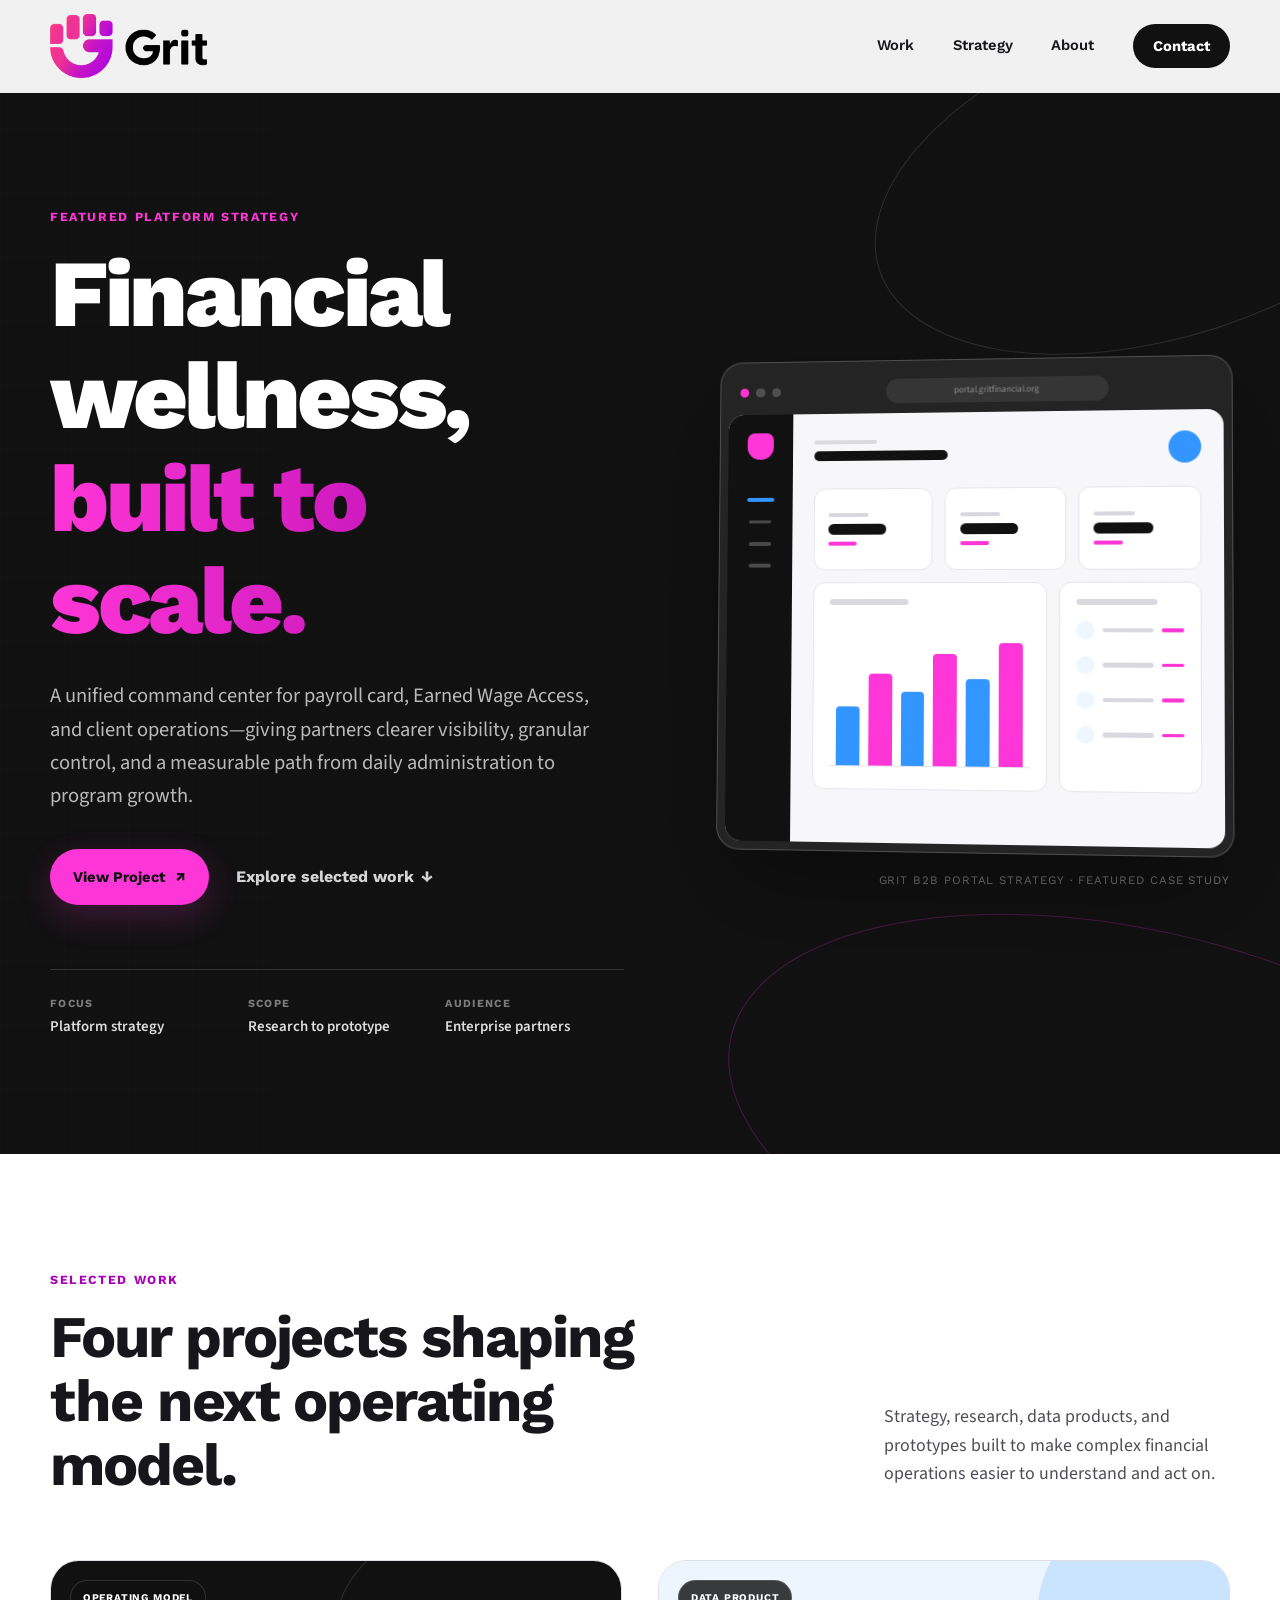
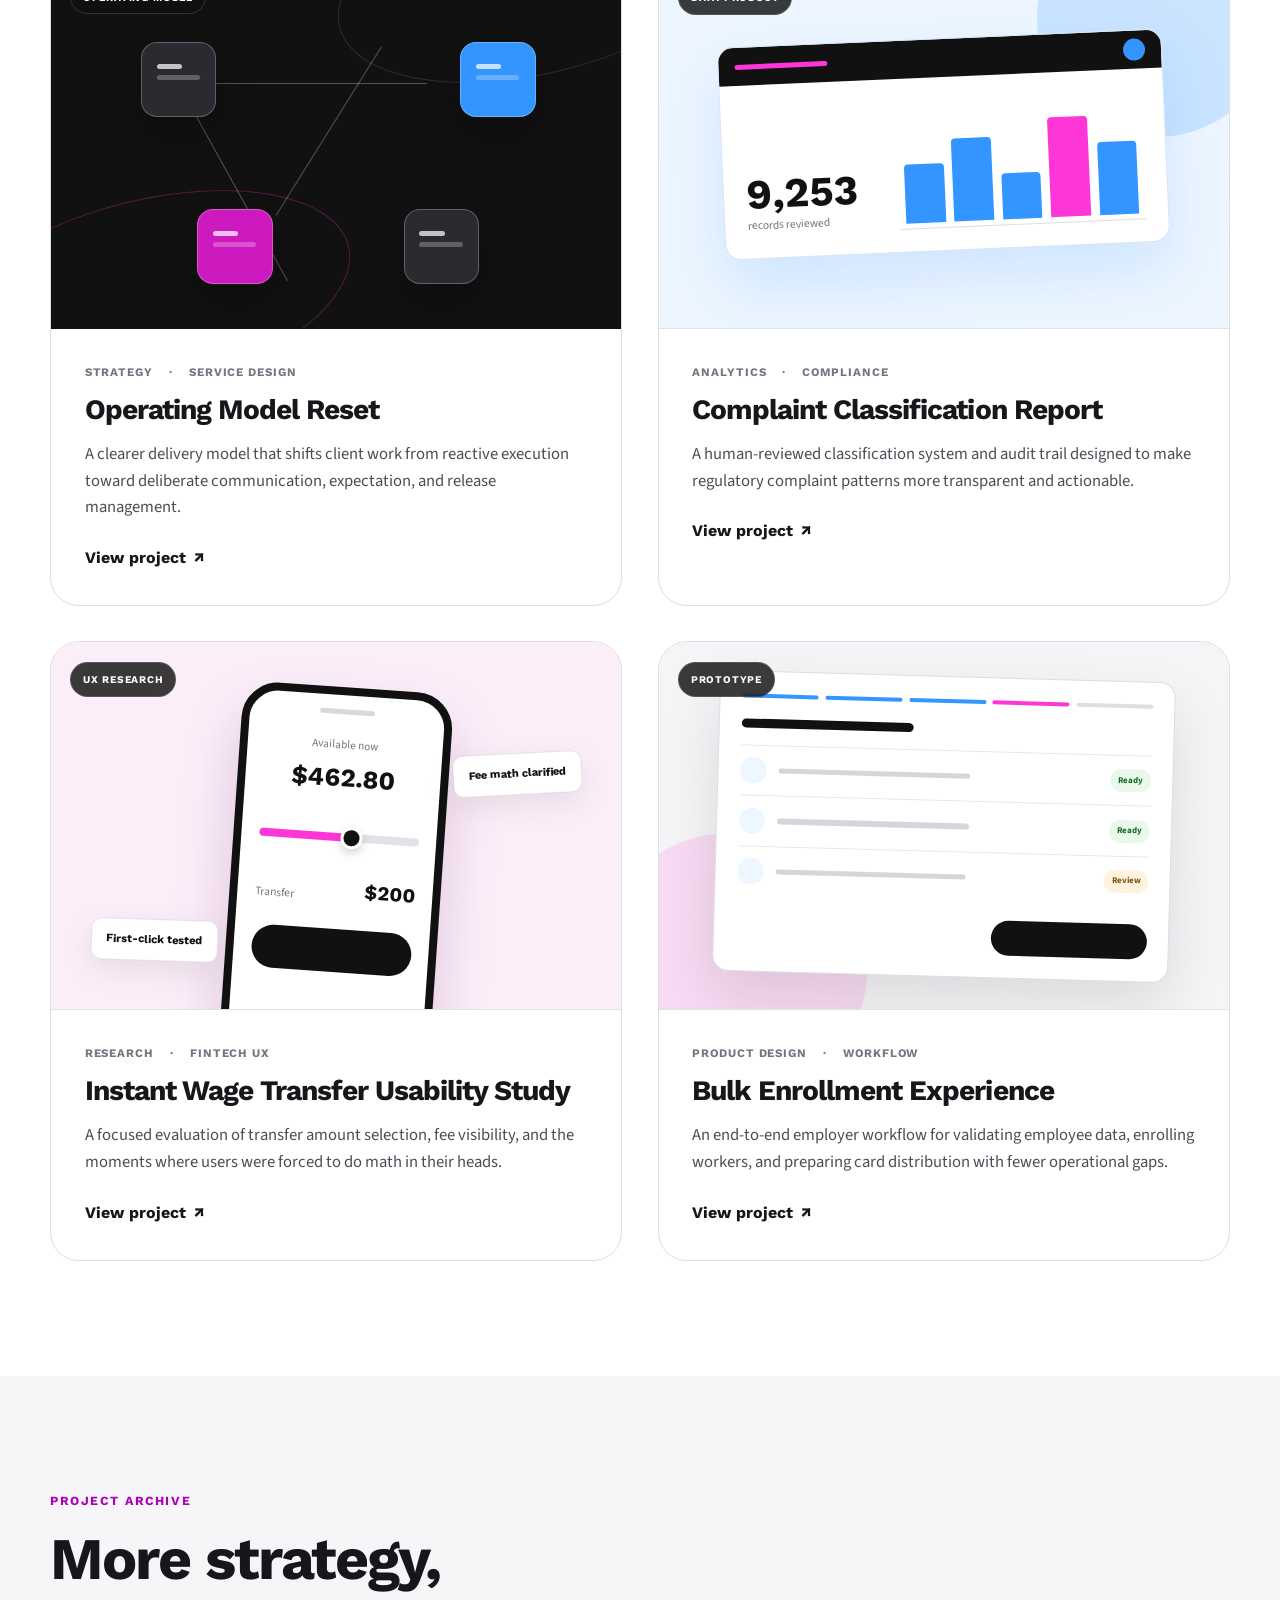
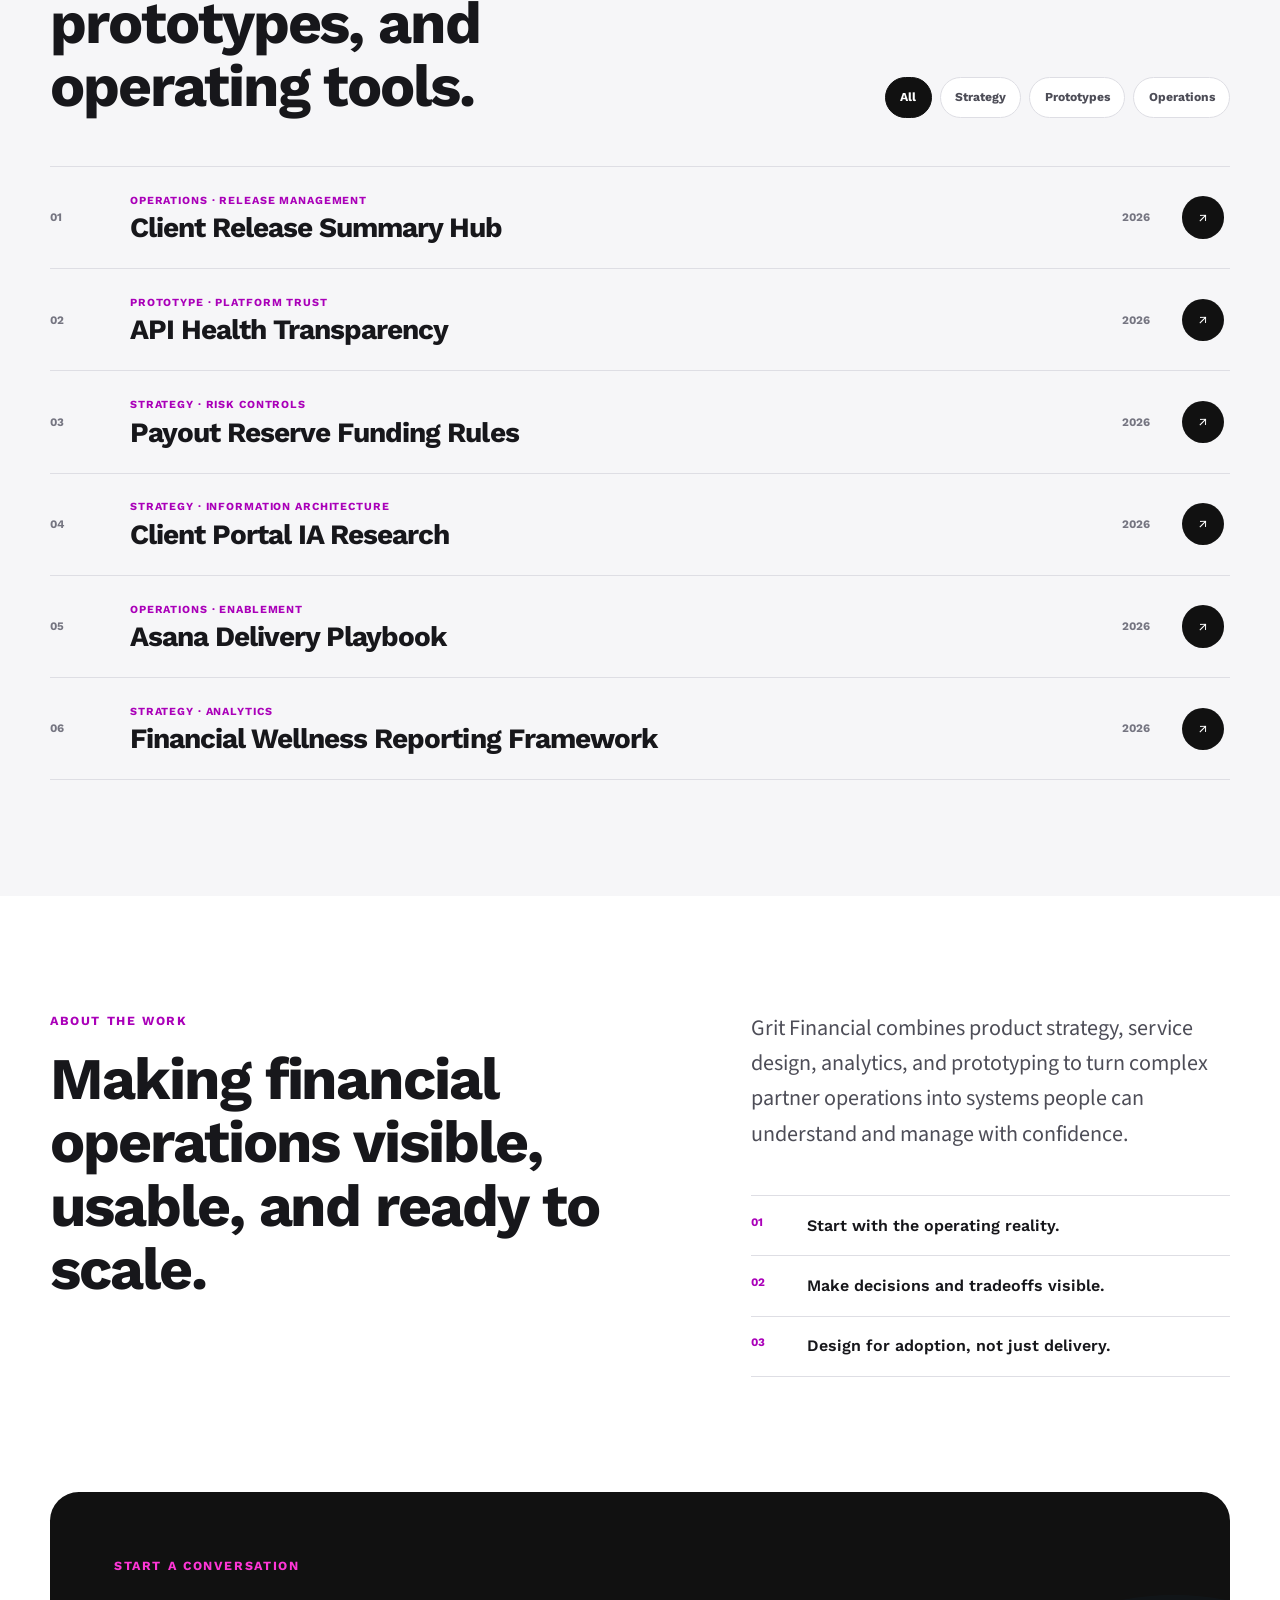
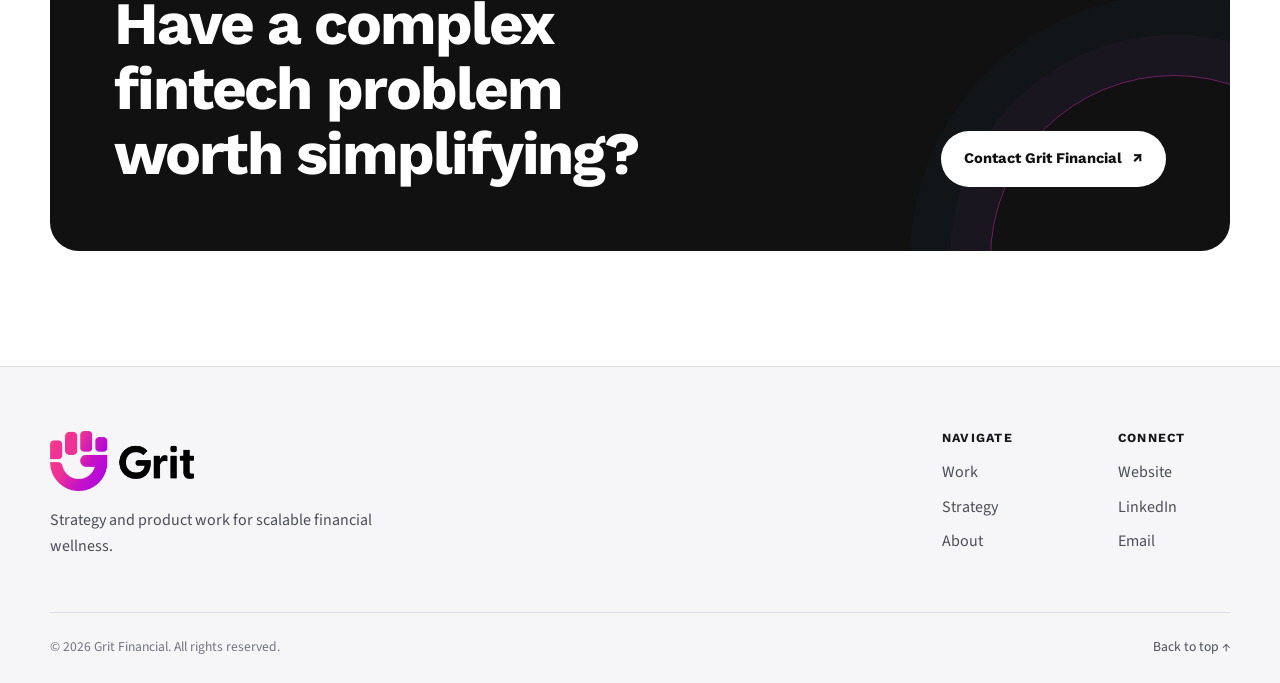
==== index.html @ 8e781636 "Adding index.html" ====
<!DOCTYPE html>
<html lang="en">
<head>
  <meta charset="UTF-8">
  <meta name="viewport" content="width=device-width, initial-scale=1.0">

  <!-- Basic SEO: replace the description when the portfolio content is finalized. -->
  <meta
    name="description"
    content="Selected product strategy, research, data, and prototype work from Grit Financial."
  >
  <meta name="theme-color" content="#111111">

  <title>Grit Financial | Strategy & Product Portfolio</title>

  <!-- Grit brand favicon supplied with this template. -->
  <link rel="icon" type="image/png" href="assets/Grit_FavIcon.png">

  <!-- Grit brand typography: Work Sans for display, Source Sans 3 for body copy. -->
  <link rel="preconnect" href="https://fonts.googleapis.com">
  <link rel="preconnect" href="https://fonts.gstatic.com" crossorigin>
  <link
    href="https://fonts.googleapis.com/css2?family=Source+Sans+3:wght@400;500;600;700&family=Work+Sans:wght@500;600;700;800&display=swap"
    rel="stylesheet"
  >

  <link rel="stylesheet" href="style.css">
</head>
<body>
  <a class="skip-link" href="#main-content">Skip to main content</a>

  <!-- ================================================================
       SITE HEADER
       Replace section anchors with page URLs if the portfolio expands
       into separate pages later.
       ================================================================ -->
  <header class="site-header" data-header>
    <div class="container header-inner">
      <a class="brand" href="#top" aria-label="Grit Financial home">
        <img
          class="brand-logo"
          src="assets/Grit_Logo_RGB.png"
          alt="Grit Financial"
          width="174"
          height="72"
        >
      </a>

      <button
        class="nav-toggle"
        type="button"
        aria-expanded="false"
        aria-controls="primary-navigation"
        aria-label="Open navigation"
        data-nav-toggle
      >
        <span aria-hidden="true"></span>
        <span aria-hidden="true"></span>
        <span aria-hidden="true"></span>
      </button>

      <nav class="primary-nav" id="primary-navigation" aria-label="Primary navigation" data-nav>
        <a href="#featured-projects">Work</a>
        <a href="#strategy">Strategy</a>
        <a href="#about">About</a>
        <a class="button button--small button--dark" href="#contact">Contact</a>
      </nav>
    </div>
  </header>

  <main id="main-content">
    <!-- ================================================================
         HERO PROJECT
         To make the button live, replace href="#" and remove the
         data-placeholder-link attribute.
         ================================================================ -->
    <section class="hero" id="top" aria-labelledby="hero-title">
      <div class="hero-decoration hero-decoration--one" aria-hidden="true"></div>
      <div class="hero-decoration hero-decoration--two" aria-hidden="true"></div>

      <div class="container hero-grid">
        <div class="hero-copy">
          <p class="eyebrow eyebrow--light">Featured platform strategy</p>
          <h1 id="hero-title">
            Financial wellness,<br>
            <span class="gradient-text">built to scale.</span>
          </h1>
          <p class="hero-summary">
            A unified command center for payroll card, Earned Wage Access, and client
            operations—giving partners clearer visibility, granular control, and a
            measurable path from daily administration to program growth.
          </p>

          <div class="hero-actions">
            <a
              class="button button--accent"
              href="#"
              data-placeholder-link
              data-project-title="Grit B2B Portal Strategy"
            >
              View Project
              <span aria-hidden="true">↗</span>
            </a>
            <a class="text-link text-link--light" href="#featured-projects">
              Explore selected work
              <span aria-hidden="true">↓</span>
            </a>
          </div>

          <dl class="hero-meta" aria-label="Project details">
            <div>
              <dt>Focus</dt>
              <dd>Platform strategy</dd>
            </div>
            <div>
              <dt>Scope</dt>
              <dd>Research to prototype</dd>
            </div>
            <div>
              <dt>Audience</dt>
              <dd>Enterprise partners</dd>
            </div>
          </dl>
        </div>

        <!-- CSS-rendered mockup placeholder. Replace this entire figure with
             a real project image or video while keeping the figure caption. -->
        <figure class="hero-visual" aria-label="Placeholder dashboard interface for the featured project">
          <div class="browser-frame">
            <div class="browser-bar" aria-hidden="true">
              <span></span><span></span><span></span>
              <div class="browser-address">portal.gritfinancial.org</div>
            </div>

            <div class="dashboard-shell" aria-hidden="true">
              <aside class="mock-sidebar">
                <div class="mock-mark"></div>
                <div class="mock-nav-line mock-nav-line--active"></div>
                <div class="mock-nav-line"></div>
                <div class="mock-nav-line"></div>
                <div class="mock-nav-line"></div>
              </aside>

              <div class="mock-main">
                <div class="mock-topline">
                  <div>
                    <span class="mock-kicker"></span>
                    <span class="mock-title"></span>
                  </div>
                  <span class="mock-avatar"></span>
                </div>

                <div class="mock-metrics">
                  <div class="mock-metric">
                    <span></span><strong></strong><em></em>
                  </div>
                  <div class="mock-metric">
                    <span></span><strong></strong><em></em>
                  </div>
                  <div class="mock-metric">
                    <span></span><strong></strong><em></em>
                  </div>
                </div>

                <div class="mock-panels">
                  <div class="mock-chart-card">
                    <div class="mock-card-heading"></div>
                    <div class="mock-chart">
                      <span style="--bar-height: 46%"></span>
                      <span style="--bar-height: 72%"></span>
                      <span style="--bar-height: 58%"></span>
                      <span style="--bar-height: 88%"></span>
                      <span style="--bar-height: 68%"></span>
                      <span style="--bar-height: 96%"></span>
                    </div>
                  </div>

                  <div class="mock-activity-card">
                    <div class="mock-card-heading"></div>
                    <div class="mock-activity-row"><i></i><span></span><b></b></div>
                    <div class="mock-activity-row"><i></i><span></span><b></b></div>
                    <div class="mock-activity-row"><i></i><span></span><b></b></div>
                    <div class="mock-activity-row"><i></i><span></span><b></b></div>
                  </div>
                </div>
              </div>
            </div>
          </div>
          <figcaption>Grit B2B Portal Strategy · Featured case study</figcaption>
        </figure>
      </div>
    </section>

    <!-- ================================================================
         FEATURED PROJECTS — EXACTLY FOUR CARDS
         Each media block is a CSS placeholder. Swap it for an <img> or
         <video> element when real case-study imagery is available.
         ================================================================ -->
    <section class="section" id="featured-projects" aria-labelledby="featured-title">
      <div class="container">
        <div class="section-heading">
          <div>
            <p class="eyebrow">Selected work</p>
            <h2 id="featured-title">Four projects shaping the next operating model.</h2>
          </div>
          <p>
            Strategy, research, data products, and prototypes built to make complex
            financial operations easier to understand and act on.
          </p>
        </div>

        <div class="project-grid">
          <!-- Project card 1 of 4 -->
          <article class="project-card">
            <div class="project-card__media project-card__media--operating" aria-hidden="true">
              <div class="media-label">Operating model</div>
              <div class="operating-map">
                <span class="operating-node operating-node--one"></span>
                <span class="operating-node operating-node--two"></span>
                <span class="operating-node operating-node--three"></span>
                <span class="operating-node operating-node--four"></span>
                <i class="operating-line operating-line--one"></i>
                <i class="operating-line operating-line--two"></i>
                <i class="operating-line operating-line--three"></i>
              </div>
            </div>
            <div class="project-card__body">
              <div class="project-card__meta">
                <span>Strategy</span>
                <span>Service design</span>
              </div>
              <h3>Operating Model Reset</h3>
              <p>
                A clearer delivery model that shifts client work from reactive execution
                toward deliberate communication, expectation, and release management.
              </p>
              <a
                class="card-link"
                href="#"
                data-placeholder-link
                data-project-title="Operating Model Reset"
                aria-label="View Operating Model Reset project"
              >
                View project <span aria-hidden="true">↗</span>
              </a>
            </div>
          </article>

          <!-- Project card 2 of 4 -->
          <article class="project-card">
            <div class="project-card__media project-card__media--classification" aria-hidden="true">
              <div class="media-label">Data product</div>
              <div class="report-window">
                <div class="report-window__top"><span></span><span></span></div>
                <div class="report-window__content">
                  <div class="report-stat"><strong>9,253</strong><span>records reviewed</span></div>
                  <div class="report-chart">
                    <i style="--column: 48%"></i>
                    <i style="--column: 68%"></i>
                    <i style="--column: 38%"></i>
                    <i style="--column: 82%"></i>
                    <i style="--column: 60%"></i>
                  </div>
                </div>
              </div>
            </div>
            <div class="project-card__body">
              <div class="project-card__meta">
                <span>Analytics</span>
                <span>Compliance</span>
              </div>
              <h3>Complaint Classification Report</h3>
              <p>
                A human-reviewed classification system and audit trail designed to make
                regulatory complaint patterns more transparent and actionable.
              </p>
              <a
                class="card-link"
                href="#"
                data-placeholder-link
                data-project-title="Complaint Classification Report"
                aria-label="View Complaint Classification Report project"
              >
                View project <span aria-hidden="true">↗</span>
              </a>
            </div>
          </article>

          <!-- Project card 3 of 4 -->
          <article class="project-card">
            <div class="project-card__media project-card__media--research" aria-hidden="true">
              <div class="media-label">UX research</div>
              <div class="phone-mockup">
                <div class="phone-speaker"></div>
                <div class="phone-balance"><span>Available now</span><strong>$462.80</strong></div>
                <div class="phone-slider"><i></i></div>
                <div class="phone-value">Transfer <strong>$200</strong></div>
                <div class="phone-button"></div>
              </div>
              <div class="research-note research-note--one">Fee math clarified</div>
              <div class="research-note research-note--two">First-click tested</div>
            </div>
            <div class="project-card__body">
              <div class="project-card__meta">
                <span>Research</span>
                <span>Fintech UX</span>
              </div>
              <h3>Instant Wage Transfer Usability Study</h3>
              <p>
                A focused evaluation of transfer amount selection, fee visibility, and
                the moments where users were forced to do math in their heads.
              </p>
              <a
                class="card-link"
                href="#"
                data-placeholder-link
                data-project-title="Instant Wage Transfer Usability Study"
                aria-label="View Instant Wage Transfer Usability Study project"
              >
                View project <span aria-hidden="true">↗</span>
              </a>
            </div>
          </article>

          <!-- Project card 4 of 4 -->
          <article class="project-card">
            <div class="project-card__media project-card__media--enrollment" aria-hidden="true">
              <div class="media-label">Prototype</div>
              <div class="enrollment-panel">
                <div class="enrollment-progress">
                  <span class="is-complete"></span>
                  <span class="is-complete"></span>
                  <span class="is-complete"></span>
                  <span class="is-current"></span>
                  <span></span>
                </div>
                <div class="enrollment-title"></div>
                <div class="employee-row"><i></i><span></span><b>Ready</b></div>
                <div class="employee-row"><i></i><span></span><b>Ready</b></div>
                <div class="employee-row"><i></i><span></span><b>Review</b></div>
                <div class="enrollment-action"></div>
              </div>
            </div>
            <div class="project-card__body">
              <div class="project-card__meta">
                <span>Product design</span>
                <span>Workflow</span>
              </div>
              <h3>Bulk Enrollment Experience</h3>
              <p>
                An end-to-end employer workflow for validating employee data, enrolling
                workers, and preparing card distribution with fewer operational gaps.
              </p>
              <a
                class="card-link"
                href="#"
                data-placeholder-link
                data-project-title="Bulk Enrollment Experience"
                aria-label="View Bulk Enrollment Experience project"
              >
                View project <span aria-hidden="true">↗</span>
              </a>
            </div>
          </article>
        </div>
      </div>
    </section>

    <!-- ================================================================
         ARCHIVE
         Filter buttons are powered by the inline JavaScript at the bottom
         of this file. Add an item by copying one <article> and assigning a
         data-category value that matches a filter.
         ================================================================ -->
    <section class="section section--soft" id="strategy" aria-labelledby="archive-title">
      <div class="container">
        <div class="archive-heading">
          <div>
            <p class="eyebrow">Project archive</p>
            <h2 id="archive-title">More strategy, prototypes, and operating tools.</h2>
          </div>

          <div class="filter-group" role="group" aria-label="Filter archive projects">
            <button class="filter-button is-active" type="button" data-filter="all" aria-pressed="true">All</button>
            <button class="filter-button" type="button" data-filter="strategy" aria-pressed="false">Strategy</button>
            <button class="filter-button" type="button" data-filter="prototype" aria-pressed="false">Prototypes</button>
            <button class="filter-button" type="button" data-filter="operations" aria-pressed="false">Operations</button>
          </div>
        </div>

        <div class="archive-list" data-archive-list>
          <article class="archive-item" data-category="operations">
            <div class="archive-index">01</div>
            <div class="archive-copy">
              <p>Operations · Release management</p>
              <h3>Client Release Summary Hub</h3>
            </div>
            <span class="archive-year">2026</span>
            <a
              href="#"
              data-placeholder-link
              data-project-title="Client Release Summary Hub"
              aria-label="View Client Release Summary Hub project"
            ><span aria-hidden="true">↗</span></a>
          </article>

          <article class="archive-item" data-category="prototype operations">
            <div class="archive-index">02</div>
            <div class="archive-copy">
              <p>Prototype · Platform trust</p>
              <h3>API Health Transparency</h3>
            </div>
            <span class="archive-year">2026</span>
            <a
              href="#"
              data-placeholder-link
              data-project-title="API Health Transparency"
              aria-label="View API Health Transparency project"
            ><span aria-hidden="true">↗</span></a>
          </article>

          <article class="archive-item" data-category="strategy operations">
            <div class="archive-index">03</div>
            <div class="archive-copy">
              <p>Strategy · Risk controls</p>
              <h3>Payout Reserve Funding Rules</h3>
            </div>
            <span class="archive-year">2026</span>
            <a
              href="#"
              data-placeholder-link
              data-project-title="Payout Reserve Funding Rules"
              aria-label="View Payout Reserve Funding Rules project"
            ><span aria-hidden="true">↗</span></a>
          </article>

          <article class="archive-item" data-category="strategy">
            <div class="archive-index">04</div>
            <div class="archive-copy">
              <p>Strategy · Information architecture</p>
              <h3>Client Portal IA Research</h3>
            </div>
            <span class="archive-year">2026</span>
            <a
              href="#"
              data-placeholder-link
              data-project-title="Client Portal IA Research"
              aria-label="View Client Portal IA Research project"
            ><span aria-hidden="true">↗</span></a>
          </article>

          <article class="archive-item" data-category="operations">
            <div class="archive-index">05</div>
            <div class="archive-copy">
              <p>Operations · Enablement</p>
              <h3>Asana Delivery Playbook</h3>
            </div>
            <span class="archive-year">2026</span>
            <a
              href="#"
              data-placeholder-link
              data-project-title="Asana Delivery Playbook"
              aria-label="View Asana Delivery Playbook project"
            ><span aria-hidden="true">↗</span></a>
          </article>

          <article class="archive-item" data-category="strategy prototype">
            <div class="archive-index">06</div>
            <div class="archive-copy">
              <p>Strategy · Analytics</p>
              <h3>Financial Wellness Reporting Framework</h3>
            </div>
            <span class="archive-year">2026</span>
            <a
              href="#"
              data-placeholder-link
              data-project-title="Financial Wellness Reporting Framework"
              aria-label="View Financial Wellness Reporting Framework project"
            ><span aria-hidden="true">↗</span></a>
          </article>
        </div>

        <p class="archive-empty" hidden data-empty-state>
          No projects match this filter yet.
        </p>
      </div>
    </section>

    <!-- ================================================================
         ABOUT / APPROACH
         This gives the "About" navigation item a useful destination while
         keeping the homepage focused on portfolio work.
         ================================================================ -->
    <section class="section about" id="about" aria-labelledby="about-title">
      <div class="container about-grid">
        <div>
          <p class="eyebrow">About the work</p>
          <h2 id="about-title">Making financial operations visible, usable, and ready to scale.</h2>
        </div>
        <div class="about-copy">
          <p>
            Grit Financial combines product strategy, service design, analytics, and
            prototyping to turn complex partner operations into systems people can
            understand and manage with confidence.
          </p>
          <div class="principles" aria-label="Portfolio principles">
            <div><span>01</span><p>Start with the operating reality.</p></div>
            <div><span>02</span><p>Make decisions and tradeoffs visible.</p></div>
            <div><span>03</span><p>Design for adoption, not just delivery.</p></div>
          </div>
        </div>
      </div>
    </section>

    <!-- ================================================================
         CONTACT CTA
         Replace the placeholder email address before publishing.
         ================================================================ -->
    <section class="contact-section" id="contact" aria-labelledby="contact-title">
      <div class="container contact-panel">
        <div>
          <p class="eyebrow eyebrow--light">Start a conversation</p>
          <h2 id="contact-title">Have a complex fintech problem worth simplifying?</h2>
        </div>
        <a class="button button--light" href="mailto:hello@gritfinancial.org">
          Contact Grit Financial
          <span aria-hidden="true">↗</span>
        </a>
      </div>
    </section>
  </main>

  <!-- ================================================================
       FOOTER
       Social links marked as placeholders trigger an on-page message rather
       than sending users to a broken destination.
       ================================================================ -->
  <footer class="site-footer">
    <div class="container footer-grid">
      <div class="footer-brand">
        <img
          src="assets/Grit_Logo_RGB.png"
          alt="Grit Financial"
          width="156"
          height="65"
        >
        <p>Strategy and product work for scalable financial wellness.</p>
      </div>

      <div class="footer-nav">
        <div>
          <h2>Navigate</h2>
          <a href="#featured-projects">Work</a>
          <a href="#strategy">Strategy</a>
          <a href="#about">About</a>
        </div>
        <div>
          <h2>Connect</h2>
          <a href="https://gritfinancial.org" target="_blank" rel="noopener noreferrer">Website</a>
          <a href="#" data-placeholder-link data-project-title="LinkedIn profile">LinkedIn</a>
          <a href="mailto:hello@gritfinancial.org">Email</a>
        </div>
      </div>
    </div>

    <div class="container footer-bottom">
      <p>© <span data-current-year>2026</span> Grit Financial. All rights reserved.</p>
      <a href="#top">Back to top <span aria-hidden="true">↑</span></a>
    </div>
  </footer>

  <!-- Accessible status message used by placeholder project links. -->
  <div class="toast" role="status" aria-live="polite" aria-atomic="true" data-toast></div>

  <script>
    /* ==================================================================
       Minimal interaction layer
       - Responsive navigation
       - Archive filtering
       - Placeholder-link helper
       - Automatic copyright year
       ================================================================== */
    (() => {
      const body = document.body;
      const navToggle = document.querySelector('[data-nav-toggle]');
      const nav = document.querySelector('[data-nav]');
      const header = document.querySelector('[data-header]');
      const filterButtons = document.querySelectorAll('[data-filter]');
      const archiveItems = document.querySelectorAll('.archive-item');
      const emptyState = document.querySelector('[data-empty-state]');
      const toast = document.querySelector('[data-toast]');
      const currentYear = document.querySelector('[data-current-year]');
      let toastTimer;

      const closeNavigation = () => {
        if (!navToggle || !nav) return;
        navToggle.setAttribute('aria-expanded', 'false');
        navToggle.setAttribute('aria-label', 'Open navigation');
        nav.classList.remove('is-open');
        body.classList.remove('nav-is-open');
      };

      if (navToggle && nav) {
        navToggle.addEventListener('click', () => {
          const willOpen = navToggle.getAttribute('aria-expanded') !== 'true';
          navToggle.setAttribute('aria-expanded', String(willOpen));
          navToggle.setAttribute('aria-label', willOpen ? 'Close navigation' : 'Open navigation');
          nav.classList.toggle('is-open', willOpen);
          body.classList.toggle('nav-is-open', willOpen);
        });

        nav.querySelectorAll('a').forEach((link) => {
          link.addEventListener('click', closeNavigation);
        });

        document.addEventListener('keydown', (event) => {
          if (event.key === 'Escape') closeNavigation();
        });
      }

      /* Add a compact shadow after the page begins scrolling. */
      const updateHeader = () => {
        if (!header) return;
        header.classList.toggle('is-scrolled', window.scrollY > 12);
      };
      updateHeader();
      window.addEventListener('scroll', updateHeader, { passive: true });

      /* Filter the archive without reloading the page. */
      filterButtons.forEach((button) => {
        button.addEventListener('click', () => {
          const selectedFilter = button.dataset.filter;
          let visibleCount = 0;

          filterButtons.forEach((item) => {
            const isSelected = item === button;
            item.classList.toggle('is-active', isSelected);
            item.setAttribute('aria-pressed', String(isSelected));
          });

          archiveItems.forEach((item) => {
            const categories = item.dataset.category.split(' ');
            const isVisible = selectedFilter === 'all' || categories.includes(selectedFilter);
            item.hidden = !isVisible;
            if (isVisible) visibleCount += 1;
          });

          if (emptyState) emptyState.hidden = visibleCount !== 0;
        });
      });

      /* During template setup, project links show a helpful message instead
         of navigating to a missing page. Replace href="#" and remove the
         data-placeholder-link attribute when a real URL is ready. */
      document.querySelectorAll('[data-placeholder-link]').forEach((link) => {
        link.addEventListener('click', (event) => {
          event.preventDefault();
          const projectTitle = link.dataset.projectTitle || 'this item';
          if (!toast) return;

          toast.textContent = `Template link: add the live URL for ${projectTitle}.`;
          toast.classList.add('is-visible');
          window.clearTimeout(toastTimer);
          toastTimer = window.setTimeout(() => {
            toast.classList.remove('is-visible');
          }, 3200);
        });
      });

      if (currentYear) currentYear.textContent = new Date().getFullYear();
    })();
  </script>
</body>
</html>
---- style.css ----
/* ======================================================================
   GRIT FINANCIAL PORTFOLIO TEMPLATE
   Brand references:
   - Black:   #111111
   - Magenta: #FF36D7
   - Blue:    #3395FF
   - Display: Work Sans
   - Body:    Source Sans 3 (web equivalent of Source Sans Pro)
   ====================================================================== */

:root {
  --color-black: #111111;
  --color-white: #ffffff;
  --color-magenta: #ff36d7;
  --color-blue: #3395ff;
  --color-gradient-deep: #aa00b9;
  --color-gradient-mid: #cd1abe;
  --color-gradient-pink: #ee3296;

  --color-ink: #17171b;
  --color-text: #4d4d57;
  --color-muted: #757581;
  --color-line: #dedee4;
  --color-soft: #f6f6f8;
  --color-soft-blue: #eef6ff;

  --font-display: "Work Sans", Arial, sans-serif;
  --font-body: "Source Sans 3", "Source Sans Pro", Arial, sans-serif;

  --container: 1180px;
  --section-space: clamp(5rem, 9vw, 8.5rem);
  --radius-small: 0.7rem;
  --radius-medium: 1.2rem;
  --radius-large: 1.8rem;

  --shadow-small: 0 10px 30px rgba(17, 17, 17, 0.08);
  --shadow-medium: 0 28px 70px rgba(17, 17, 17, 0.14);
  --transition: 180ms ease;
}

/* Reset and base styles ------------------------------------------------ */
*,
*::before,
*::after {
  box-sizing: border-box;
}

html {
  scroll-behavior: smooth;
  scroll-padding-top: 7rem;
}

body {
  margin: 0;
  min-width: 320px;
  color: var(--color-text);
  background: var(--color-white);
  font-family: var(--font-body);
  font-size: 1rem;
  line-height: 1.6;
  text-rendering: optimizeLegibility;
  -webkit-font-smoothing: antialiased;
}

body.nav-is-open {
  overflow: hidden;
}

img,
picture,
svg,
video {
  display: block;
  max-width: 100%;
}

button,
input,
textarea,
select {
  font: inherit;
}

button,
a {
  -webkit-tap-highlight-color: transparent;
}

button {
  border: 0;
}

a {
  color: inherit;
}

p,
h1,
h2,
h3,
dl,
dd,
figure {
  margin: 0;
}

h1,
h2,
h3 {
  color: var(--color-ink);
  font-family: var(--font-display);
  line-height: 1.08;
  letter-spacing: -0.035em;
}

h1 {
  font-size: clamp(3.2rem, 7.4vw, 6.9rem);
  font-weight: 800;
}

h2 {
  max-width: 18ch;
  font-size: clamp(2.2rem, 4.6vw, 4.2rem);
  font-weight: 700;
}

h3 {
  font-size: clamp(1.45rem, 2.2vw, 2rem);
  font-weight: 700;
}

::selection {
  color: var(--color-black);
  background: var(--color-magenta);
}

:focus-visible {
  outline: 3px solid var(--color-blue);
  outline-offset: 4px;
}

[hidden] {
  display: none !important;
}

.container {
  width: min(calc(100% - 2rem), var(--container));
  margin-inline: auto;
}

.section {
  padding-block: var(--section-space);
}

.section--soft {
  background: var(--color-soft);
}

/* Accessibility ------------------------------------------------------- */
.skip-link {
  position: fixed;
  z-index: 1000;
  top: 0.75rem;
  left: 0.75rem;
  padding: 0.75rem 1rem;
  color: var(--color-white);
  background: var(--color-black);
  border-radius: 0.4rem;
  font-weight: 700;
  text-decoration: none;
  transform: translateY(-150%);
  transition: transform var(--transition);
}

.skip-link:focus {
  transform: translateY(0);
}

/* Header and navigation ---------------------------------------------- */
.site-header {
  position: fixed;
  z-index: 100;
  top: 0;
  left: 0;
  width: 100%;
  background: rgba(255, 255, 255, 0.94);
  border-bottom: 1px solid transparent;
  backdrop-filter: blur(16px);
  -webkit-backdrop-filter: blur(16px);
  transition:
    box-shadow var(--transition),
    border-color var(--transition);
}

.site-header.is-scrolled {
  border-color: rgba(17, 17, 17, 0.08);
  box-shadow: 0 8px 24px rgba(17, 17, 17, 0.06);
}

.header-inner {
  min-height: 5.75rem;
  display: flex;
  align-items: center;
  justify-content: space-between;
  gap: 2rem;
}

.brand {
  display: inline-flex;
  align-items: center;
  text-decoration: none;
}

.brand-logo {
  width: 9.8rem;
  height: auto;
}

.primary-nav {
  display: flex;
  align-items: center;
  gap: clamp(1.25rem, 3vw, 2.4rem);
}

.primary-nav > a:not(.button) {
  position: relative;
  color: var(--color-ink);
  font-family: var(--font-display);
  font-size: 0.92rem;
  font-weight: 600;
  text-decoration: none;
}

.primary-nav > a:not(.button)::after {
  content: "";
  position: absolute;
  right: 0;
  bottom: -0.45rem;
  left: 0;
  height: 2px;
  background: var(--color-magenta);
  transform: scaleX(0);
  transform-origin: right;
  transition: transform var(--transition);
}

.primary-nav > a:not(.button):hover::after,
.primary-nav > a:not(.button):focus-visible::after {
  transform: scaleX(1);
  transform-origin: left;
}

.nav-toggle {
  width: 2.9rem;
  height: 2.9rem;
  display: none;
  align-items: center;
  justify-content: center;
  flex-direction: column;
  gap: 0.3rem;
  padding: 0;
  color: var(--color-white);
  background: var(--color-black);
  border-radius: 50%;
  cursor: pointer;
}

.nav-toggle span {
  width: 1.12rem;
  height: 2px;
  background: currentColor;
  border-radius: 999px;
  transition:
    transform var(--transition),
    opacity var(--transition);
}

.nav-toggle[aria-expanded="true"] span:nth-child(1) {
  transform: translateY(0.4rem) rotate(45deg);
}

.nav-toggle[aria-expanded="true"] span:nth-child(2) {
  opacity: 0;
}

.nav-toggle[aria-expanded="true"] span:nth-child(3) {
  transform: translateY(-0.4rem) rotate(-45deg);
}

/* Buttons and links --------------------------------------------------- */
.button {
  min-height: 3.5rem;
  display: inline-flex;
  align-items: center;
  justify-content: center;
  gap: 0.65rem;
  padding: 0.85rem 1.35rem;
  border: 1px solid transparent;
  border-radius: 999px;
  font-family: var(--font-display);
  font-size: 0.92rem;
  font-weight: 700;
  line-height: 1;
  text-decoration: none;
  transition:
    color var(--transition),
    background-color var(--transition),
    border-color var(--transition),
    transform var(--transition),
    box-shadow var(--transition);
}

.button:hover {
  transform: translateY(-2px);
}

.button--small {
  min-height: 2.8rem;
  padding-inline: 1.2rem;
}

.button--dark {
  color: var(--color-white);
  background: var(--color-black);
}

.button--dark:hover {
  background: #2b2b31;
  box-shadow: 0 9px 24px rgba(17, 17, 17, 0.16);
}

.button--accent {
  color: var(--color-black);
  background: var(--color-magenta);
  box-shadow: 0 12px 34px rgba(255, 54, 215, 0.2);
}

.button--accent:hover {
  background: #ff68e2;
  box-shadow: 0 15px 38px rgba(255, 54, 215, 0.28);
}

.button--light {
  color: var(--color-black);
  background: var(--color-white);
}

.button--light:hover {
  background: var(--color-magenta);
}

.text-link,
.card-link {
  display: inline-flex;
  align-items: center;
  gap: 0.45rem;
  font-family: var(--font-display);
  font-weight: 700;
  text-decoration: none;
}

.text-link span,
.card-link span {
  transition: transform var(--transition);
}

.text-link:hover span,
.card-link:hover span {
  transform: translate(0.18rem, -0.18rem);
}

.text-link--light {
  color: rgba(255, 255, 255, 0.82);
}

/* Shared editorial elements ----------------------------------------- */
.eyebrow {
  margin-bottom: 1rem;
  color: var(--color-gradient-deep);
  font-family: var(--font-display);
  font-size: 0.78rem;
  font-weight: 700;
  letter-spacing: 0.13em;
  text-transform: uppercase;
}

.eyebrow--light {
  color: var(--color-magenta);
}

.gradient-text {
  display: inline-block;
  color: transparent;
  background: linear-gradient(
    90deg,
    var(--color-magenta) 0%,
    var(--color-gradient-mid) 55%,
    #bc00f0 100%
  );
  background-clip: text;
  -webkit-background-clip: text;
}

.section-heading {
  display: grid;
  grid-template-columns: minmax(0, 1.25fr) minmax(18rem, 0.55fr);
  align-items: end;
  gap: 3rem;
  margin-bottom: clamp(2.75rem, 5vw, 4.5rem);
}

.section-heading > p {
  max-width: 34rem;
  padding-bottom: 0.45rem;
  color: var(--color-text);
  font-size: 1.12rem;
}

/* Hero --------------------------------------------------------------- */
.hero {
  position: relative;
  overflow: hidden;
  padding-top: 5.75rem;
  color: var(--color-white);
  background: var(--color-black);
  isolation: isolate;
}

.hero::before {
  content: "";
  position: absolute;
  z-index: -2;
  inset: 0;
  opacity: 0.22;
  background-image:
    linear-gradient(rgba(255, 255, 255, 0.05) 1px, transparent 1px),
    linear-gradient(90deg, rgba(255, 255, 255, 0.05) 1px, transparent 1px);
  background-size: 4rem 4rem;
  mask-image: linear-gradient(to right, black 0%, transparent 80%);
  -webkit-mask-image: linear-gradient(to right, black 0%, transparent 80%);
}

.hero-grid {
  min-height: calc(100svh - 5.75rem);
  display: grid;
  grid-template-columns: minmax(0, 1fr) minmax(26rem, 0.9fr);
  align-items: center;
  gap: clamp(3.5rem, 7vw, 7.5rem);
  padding-block: clamp(4.5rem, 9vw, 8rem);
}

.hero-copy {
  position: relative;
  z-index: 2;
}

.hero h1 {
  color: var(--color-white);
}

.hero-summary {
  max-width: 41rem;
  margin-top: 1.7rem;
  color: rgba(255, 255, 255, 0.71);
  font-size: clamp(1.06rem, 1.6vw, 1.3rem);
  line-height: 1.62;
}

.hero-actions {
  display: flex;
  flex-wrap: wrap;
  align-items: center;
  gap: 1.3rem 1.7rem;
  margin-top: 2.3rem;
}

.hero-meta {
  display: grid;
  grid-template-columns: repeat(3, minmax(0, 1fr));
  gap: 1.2rem;
  margin-top: 4rem;
  padding-top: 1.55rem;
  border-top: 1px solid rgba(255, 255, 255, 0.15);
}

.hero-meta div {
  min-width: 0;
}

.hero-meta dt {
  margin-bottom: 0.2rem;
  color: rgba(255, 255, 255, 0.45);
  font-family: var(--font-display);
  font-size: 0.68rem;
  font-weight: 700;
  letter-spacing: 0.12em;
  text-transform: uppercase;
}

.hero-meta dd {
  color: rgba(255, 255, 255, 0.86);
  font-size: 0.93rem;
  font-weight: 600;
}

.hero-decoration {
  position: absolute;
  z-index: -1;
  border: 1px solid rgba(255, 255, 255, 0.12);
  border-radius: 50%;
  pointer-events: none;
}

.hero-decoration--one {
  width: 38rem;
  height: 20rem;
  top: 1rem;
  right: -12rem;
  transform: rotate(-18deg);
}

.hero-decoration--two {
  width: 52rem;
  height: 25rem;
  right: -17rem;
  bottom: -11rem;
  border-color: rgba(255, 54, 215, 0.24);
  transform: rotate(13deg);
}

/* Hero dashboard mockup --------------------------------------------- */
.hero-visual {
  position: relative;
  z-index: 2;
  width: min(100%, 36rem);
  justify-self: end;
}

.browser-frame {
  overflow: hidden;
  padding: 0.5rem;
  background: rgba(255, 255, 255, 0.08);
  border: 1px solid rgba(255, 255, 255, 0.2);
  border-radius: 1.45rem;
  box-shadow: 0 44px 100px rgba(0, 0, 0, 0.38);
  transform: perspective(1300px) rotateY(-5deg) rotateX(2deg);
}

.browser-bar {
  height: 2.8rem;
  display: flex;
  align-items: center;
  gap: 0.45rem;
  padding-inline: 0.75rem;
  color: rgba(255, 255, 255, 0.45);
}

.browser-bar > span {
  width: 0.58rem;
  height: 0.58rem;
  background: rgba(255, 255, 255, 0.2);
  border-radius: 50%;
}

.browser-bar > span:first-child {
  background: var(--color-magenta);
}

.browser-address {
  flex: 1;
  max-width: 14rem;
  margin-inline: auto;
  padding: 0.32rem 0.7rem;
  background: rgba(255, 255, 255, 0.08);
  border-radius: 999px;
  font-size: 0.58rem;
  text-align: center;
}

.dashboard-shell {
  min-height: 27rem;
  display: grid;
  grid-template-columns: 4.2rem 1fr;
  overflow: hidden;
  color: var(--color-black);
  background: #f7f7f9;
  border-radius: 1rem;
}

.mock-sidebar {
  display: flex;
  align-items: center;
  flex-direction: column;
  gap: 1.15rem;
  padding-block: 1.2rem;
  background: var(--color-black);
}

.mock-mark {
  width: 1.7rem;
  height: 1.7rem;
  margin-bottom: 1.3rem;
  background: var(--color-magenta);
  border-radius: 0.45rem 0.45rem 0.8rem 0.8rem;
}

.mock-nav-line {
  width: 1.4rem;
  height: 0.24rem;
  background: rgba(255, 255, 255, 0.24);
  border-radius: 999px;
}

.mock-nav-line--active {
  width: 1.75rem;
  background: var(--color-blue);
}

.mock-main {
  padding: 1.35rem;
}

.mock-topline {
  display: flex;
  align-items: center;
  justify-content: space-between;
}

.mock-topline > div {
  display: grid;
  gap: 0.42rem;
}

.mock-kicker,
.mock-title,
.mock-card-heading {
  display: block;
  background: #d9d9df;
  border-radius: 999px;
}

.mock-kicker {
  width: 4rem;
  height: 0.28rem;
}

.mock-title {
  width: 8.5rem;
  height: 0.6rem;
  background: var(--color-black);
}

.mock-avatar {
  width: 2rem;
  height: 2rem;
  background: var(--color-blue);
  border-radius: 50%;
}

.mock-metrics {
  display: grid;
  grid-template-columns: repeat(3, minmax(0, 1fr));
  gap: 0.75rem;
  margin-top: 1.4rem;
}

.mock-metric {
  min-height: 5.2rem;
  display: grid;
  align-content: center;
  gap: 0.45rem;
  padding: 0.9rem;
  background: var(--color-white);
  border: 1px solid #e6e6eb;
  border-radius: 0.75rem;
}

.mock-metric span {
  width: 45%;
  height: 0.25rem;
  background: #d7d7dd;
  border-radius: 999px;
}

.mock-metric strong {
  width: 65%;
  height: 0.65rem;
  background: var(--color-black);
  border-radius: 999px;
}

.mock-metric em {
  width: 32%;
  height: 0.22rem;
  background: var(--color-magenta);
  border-radius: 999px;
}

.mock-panels {
  display: grid;
  grid-template-columns: 1.35fr 0.8fr;
  gap: 0.75rem;
  margin-top: 0.75rem;
}

.mock-chart-card,
.mock-activity-card {
  min-height: 13rem;
  padding: 1rem;
  background: var(--color-white);
  border: 1px solid #e6e6eb;
  border-radius: 0.75rem;
}

.mock-card-heading {
  width: 5rem;
  height: 0.35rem;
}

.mock-chart {
  height: 8.8rem;
  display: flex;
  align-items: end;
  gap: 0.55rem;
  margin-top: 1.35rem;
  padding: 0.75rem 0.45rem 0;
  border-bottom: 1px solid #e4e4e9;
}

.mock-chart span {
  flex: 1;
  height: var(--bar-height);
  background: var(--color-blue);
  border-radius: 0.25rem 0.25rem 0 0;
}

.mock-chart span:nth-child(even) {
  background: var(--color-magenta);
}

.mock-activity-card {
  display: grid;
  align-content: start;
  gap: 1.05rem;
}

.mock-activity-row {
  display: grid;
  grid-template-columns: 1.1rem 1fr 1.4rem;
  align-items: center;
  gap: 0.5rem;
}

.mock-activity-row i {
  width: 1.1rem;
  height: 1.1rem;
  background: var(--color-soft-blue);
  border-radius: 50%;
}

.mock-activity-row span {
  height: 0.28rem;
  background: #d8d8de;
  border-radius: 999px;
}

.mock-activity-row b {
  height: 0.22rem;
  background: var(--color-magenta);
  border-radius: 999px;
}

.hero-visual figcaption {
  margin-top: 1.2rem;
  color: rgba(255, 255, 255, 0.45);
  font-family: var(--font-display);
  font-size: 0.72rem;
  letter-spacing: 0.08em;
  text-align: right;
  text-transform: uppercase;
}

/* Featured project grid --------------------------------------------- */
.project-grid {
  display: grid;
  grid-template-columns: repeat(2, minmax(0, 1fr));
  gap: clamp(1.4rem, 3vw, 2.2rem);
}

.project-card {
  overflow: hidden;
  background: var(--color-white);
  border: 1px solid var(--color-line);
  border-radius: var(--radius-large);
  transition:
    transform var(--transition),
    border-color var(--transition),
    box-shadow var(--transition);
}

.project-card:hover {
  border-color: rgba(17, 17, 17, 0.24);
  box-shadow: var(--shadow-medium);
  transform: translateY(-0.42rem);
}

.project-card__media {
  position: relative;
  min-height: clamp(17rem, 31vw, 23rem);
  overflow: hidden;
  border-bottom: 1px solid rgba(17, 17, 17, 0.08);
}

.media-label {
  position: absolute;
  z-index: 4;
  top: 1.2rem;
  left: 1.2rem;
  padding: 0.5rem 0.72rem;
  color: var(--color-white);
  background: rgba(17, 17, 17, 0.82);
  border: 1px solid rgba(255, 255, 255, 0.14);
  border-radius: 999px;
  font-family: var(--font-display);
  font-size: 0.64rem;
  font-weight: 700;
  letter-spacing: 0.08em;
  text-transform: uppercase;
  backdrop-filter: blur(10px);
}

.project-card__body {
  padding: clamp(1.45rem, 3vw, 2.1rem);
}

.project-card__meta {
  display: flex;
  flex-wrap: wrap;
  gap: 0.45rem 1rem;
  margin-bottom: 0.85rem;
  color: var(--color-muted);
  font-family: var(--font-display);
  font-size: 0.72rem;
  font-weight: 700;
  letter-spacing: 0.08em;
  text-transform: uppercase;
}

.project-card__meta span + span::before {
  content: "·";
  margin-right: 1rem;
}

.project-card__body p {
  max-width: 41rem;
  margin-top: 1rem;
  font-size: 1.04rem;
}

.card-link {
  margin-top: 1.5rem;
  color: var(--color-ink);
}

/* Project mockup: operating model ----------------------------------- */
.project-card__media--operating {
  background: var(--color-black);
}

.project-card__media--operating::before,
.project-card__media--operating::after {
  content: "";
  position: absolute;
  width: 26rem;
  height: 12rem;
  border: 1px solid rgba(255, 255, 255, 0.12);
  border-radius: 50%;
  transform: rotate(-14deg);
}

.project-card__media--operating::before {
  top: -5rem;
  right: -8rem;
}

.project-card__media--operating::after {
  bottom: -4rem;
  left: -7rem;
  border-color: rgba(255, 54, 215, 0.28);
}

.operating-map {
  position: absolute;
  inset: 22% 12% 12%;
}

.operating-node {
  position: absolute;
  z-index: 2;
  width: 4.7rem;
  height: 4.7rem;
  border: 1px solid rgba(255, 255, 255, 0.26);
  border-radius: 1rem;
  box-shadow: 0 18px 36px rgba(0, 0, 0, 0.25);
}

.operating-node::before,
.operating-node::after {
  content: "";
  position: absolute;
  left: 0.9rem;
  height: 0.3rem;
  background: rgba(255, 255, 255, 0.72);
  border-radius: 999px;
}

.operating-node::before {
  width: 1.6rem;
  top: 1.3rem;
}

.operating-node::after {
  width: 2.7rem;
  top: 2rem;
  opacity: 0.35;
}

.operating-node--one {
  top: 0;
  left: 5%;
  background: #2a2a31;
}

.operating-node--two {
  top: 0;
  right: 4%;
  background: var(--color-blue);
}

.operating-node--three {
  bottom: 0;
  left: 18%;
  background: var(--color-gradient-mid);
}

.operating-node--four {
  right: 17%;
  bottom: 0;
  background: #2a2a31;
}

.operating-line {
  position: absolute;
  z-index: 1;
  height: 1px;
  background: rgba(255, 255, 255, 0.28);
  transform-origin: left center;
}

.operating-line--one {
  width: 56%;
  top: 17%;
  left: 15%;
}

.operating-line--two {
  width: 45%;
  top: 28%;
  left: 17%;
  transform: rotate(61deg);
}

.operating-line--three {
  width: 46%;
  right: 18%;
  bottom: 28%;
  transform: rotate(-58deg);
}

/* Project mockup: classification report ----------------------------- */
.project-card__media--classification {
  display: grid;
  place-items: center;
  background: #edf6ff;
}

.project-card__media--classification::before {
  content: "";
  position: absolute;
  width: 15rem;
  height: 15rem;
  top: -4rem;
  right: -3rem;
  background: rgba(51, 149, 255, 0.19);
  border-radius: 50%;
}

.report-window {
  position: relative;
  width: 78%;
  overflow: hidden;
  background: var(--color-white);
  border: 1px solid #d7e6f5;
  border-radius: 1rem;
  box-shadow: 0 28px 60px rgba(51, 149, 255, 0.17);
  transform: rotate(-2.5deg);
}

.report-window__top {
  height: 2.4rem;
  display: flex;
  align-items: center;
  justify-content: space-between;
  padding-inline: 1rem;
  background: var(--color-black);
}

.report-window__top span:first-child {
  width: 5.8rem;
  height: 0.33rem;
  background: var(--color-magenta);
  border-radius: 999px;
}

.report-window__top span:last-child {
  width: 1.4rem;
  height: 1.4rem;
  background: var(--color-blue);
  border-radius: 50%;
}

.report-window__content {
  display: grid;
  grid-template-columns: 0.7fr 1.3fr;
  align-items: end;
  gap: 1.25rem;
  padding: 1.4rem;
}

.report-stat {
  display: grid;
  gap: 0.2rem;
}

.report-stat strong {
  color: var(--color-black);
  font-family: var(--font-display);
  font-size: clamp(1.5rem, 4vw, 2.6rem);
  line-height: 1;
}

.report-stat span {
  color: var(--color-muted);
  font-size: 0.72rem;
}

.report-chart {
  height: 8rem;
  display: flex;
  align-items: end;
  gap: 0.55rem;
  padding: 0 0.4rem 0.3rem;
  border-bottom: 1px solid var(--color-line);
}

.report-chart i {
  flex: 1;
  height: var(--column);
  background: var(--color-blue);
  border-radius: 0.25rem 0.25rem 0 0;
}

.report-chart i:nth-child(4) {
  background: var(--color-magenta);
}

/* Project mockup: wage transfer research ---------------------------- */
.project-card__media--research {
  background: #fbeef9;
}

.phone-mockup {
  position: absolute;
  width: 13.2rem;
  height: 24rem;
  top: 12%;
  left: 50%;
  padding: 1.45rem 1.1rem;
  background: var(--color-white);
  border: 0.5rem solid var(--color-black);
  border-radius: 2.3rem;
  box-shadow: 0 28px 55px rgba(92, 0, 89, 0.18);
  transform: translateX(-50%) rotate(4deg);
}

.phone-speaker {
  width: 3.4rem;
  height: 0.32rem;
  margin: -0.6rem auto 1.4rem;
  background: #d8d8dd;
  border-radius: 999px;
}

.phone-balance {
  display: grid;
  gap: 0.2rem;
  color: var(--color-muted);
  font-size: 0.7rem;
  text-align: center;
}

.phone-balance strong {
  color: var(--color-black);
  font-family: var(--font-display);
  font-size: 1.6rem;
}

.phone-slider {
  position: relative;
  height: 0.45rem;
  margin-top: 2.2rem;
  background: #e2e2e8;
  border-radius: 999px;
}

.phone-slider::before {
  content: "";
  position: absolute;
  width: 58%;
  height: 100%;
  background: var(--color-magenta);
  border-radius: inherit;
}

.phone-slider i {
  position: absolute;
  z-index: 2;
  width: 1.35rem;
  height: 1.35rem;
  top: 50%;
  left: 58%;
  background: var(--color-black);
  border: 0.22rem solid var(--color-white);
  border-radius: 50%;
  box-shadow: 0 4px 10px rgba(17, 17, 17, 0.18);
  transform: translate(-50%, -50%);
}

.phone-value {
  display: flex;
  align-items: end;
  justify-content: space-between;
  margin-top: 2.1rem;
  color: var(--color-muted);
  font-size: 0.72rem;
}

.phone-value strong {
  color: var(--color-black);
  font-family: var(--font-display);
  font-size: 1.25rem;
}

.phone-button {
  height: 2.7rem;
  margin-top: 1.4rem;
  background: var(--color-black);
  border-radius: 999px;
}

.research-note {
  position: absolute;
  z-index: 3;
  padding: 0.7rem 0.9rem;
  color: var(--color-black);
  background: var(--color-white);
  border: 1px solid rgba(17, 17, 17, 0.1);
  border-radius: 0.65rem;
  box-shadow: var(--shadow-small);
  font-family: var(--font-display);
  font-size: 0.7rem;
  font-weight: 700;
}

.research-note--one {
  top: 30%;
  right: 7%;
  transform: rotate(-3deg);
}

.research-note--two {
  bottom: 13%;
  left: 7%;
  transform: rotate(2deg);
}

/* Project mockup: bulk enrollment ----------------------------------- */
.project-card__media--enrollment {
  display: grid;
  place-items: center;
  background: #f5f5f7;
}

.project-card__media--enrollment::before {
  content: "";
  position: absolute;
  width: 17rem;
  height: 17rem;
  left: -4rem;
  bottom: -6rem;
  background: rgba(255, 54, 215, 0.14);
  border-radius: 50%;
}

.enrollment-panel {
  position: relative;
  width: 80%;
  padding: 1.35rem;
  background: var(--color-white);
  border: 1px solid #ddddE3;
  border-radius: 1rem;
  box-shadow: 0 26px 58px rgba(17, 17, 17, 0.11);
  transform: rotate(1.6deg);
}

.enrollment-progress {
  display: grid;
  grid-template-columns: repeat(5, 1fr);
  gap: 0.42rem;
}

.enrollment-progress span {
  height: 0.28rem;
  background: #dedee4;
  border-radius: 999px;
}

.enrollment-progress .is-complete {
  background: var(--color-blue);
}

.enrollment-progress .is-current {
  background: var(--color-magenta);
}

.enrollment-title {
  width: 42%;
  height: 0.58rem;
  margin-block: 1.3rem 1.05rem;
  background: var(--color-black);
  border-radius: 999px;
}

.employee-row {
  display: grid;
  grid-template-columns: 1.65rem 1fr auto;
  align-items: center;
  gap: 0.72rem;
  padding-block: 0.72rem;
  border-top: 1px solid #e8e8ec;
}

.employee-row i {
  width: 1.65rem;
  height: 1.65rem;
  background: var(--color-soft-blue);
  border-radius: 50%;
}

.employee-row span {
  width: 60%;
  height: 0.33rem;
  background: #d5d5dc;
  border-radius: 999px;
}

.employee-row b {
  padding: 0.28rem 0.48rem;
  color: #166921;
  background: #eaf8ec;
  border-radius: 999px;
  font-size: 0.55rem;
}

.employee-row:nth-child(5) b {
  color: #81520b;
  background: #fff3df;
}

.enrollment-action {
  width: 38%;
  height: 2.2rem;
  margin: 1.1rem 0 0 auto;
  background: var(--color-black);
  border-radius: 999px;
}

/* Archive ------------------------------------------------------------ */
.archive-heading {
  display: flex;
  align-items: end;
  justify-content: space-between;
  gap: 3rem;
  margin-bottom: 3rem;
}

.filter-group {
  display: flex;
  flex-wrap: wrap;
  justify-content: flex-end;
  gap: 0.5rem;
}

.filter-button {
  padding: 0.62rem 0.9rem;
  color: var(--color-text);
  background: var(--color-white);
  border: 1px solid var(--color-line);
  border-radius: 999px;
  font-family: var(--font-display);
  font-size: 0.76rem;
  font-weight: 700;
  cursor: pointer;
  transition:
    color var(--transition),
    background-color var(--transition),
    border-color var(--transition);
}

.filter-button:hover,
.filter-button.is-active {
  color: var(--color-white);
  background: var(--color-black);
  border-color: var(--color-black);
}

.archive-list {
  border-top: 1px solid var(--color-line);
}

.archive-item {
  display: grid;
  grid-template-columns: 3rem minmax(0, 1fr) auto 3rem;
  align-items: center;
  gap: clamp(1rem, 3vw, 2rem);
  padding-block: 1.55rem;
  border-bottom: 1px solid var(--color-line);
  transition:
    background-color var(--transition),
    padding-inline var(--transition);
}

.archive-item:hover {
  padding-inline: 1rem;
  background: var(--color-white);
}

.archive-index,
.archive-year {
  color: var(--color-muted);
  font-family: var(--font-display);
  font-size: 0.72rem;
  font-weight: 700;
}

.archive-copy p {
  margin-bottom: 0.25rem;
  color: var(--color-gradient-deep);
  font-family: var(--font-display);
  font-size: 0.68rem;
  font-weight: 700;
  letter-spacing: 0.08em;
  text-transform: uppercase;
}

.archive-copy h3 {
  font-size: clamp(1.2rem, 2.2vw, 1.75rem);
}

.archive-item > a {
  width: 2.65rem;
  height: 2.65rem;
  display: grid;
  place-items: center;
  color: var(--color-white);
  background: var(--color-black);
  border-radius: 50%;
  text-decoration: none;
  transition:
    color var(--transition),
    background-color var(--transition),
    transform var(--transition);
}

.archive-item > a:hover {
  color: var(--color-black);
  background: var(--color-magenta);
  transform: rotate(8deg);
}

.archive-empty {
  padding: 2rem;
  color: var(--color-muted);
  background: var(--color-white);
  border: 1px dashed var(--color-line);
  border-radius: var(--radius-small);
  text-align: center;
}

/* About -------------------------------------------------------------- */
.about-grid {
  display: grid;
  grid-template-columns: minmax(0, 1fr) minmax(20rem, 0.8fr);
  gap: clamp(3rem, 8vw, 8rem);
}

.about-copy > p {
  max-width: 36rem;
  font-size: clamp(1.12rem, 2vw, 1.38rem);
}

.principles {
  margin-top: 2.7rem;
  border-top: 1px solid var(--color-line);
}

.principles > div {
  display: grid;
  grid-template-columns: 2.5rem 1fr;
  gap: 1rem;
  padding-block: 1.05rem;
  border-bottom: 1px solid var(--color-line);
}

.principles span {
  color: var(--color-gradient-deep);
  font-family: var(--font-display);
  font-size: 0.72rem;
  font-weight: 700;
}

.principles p {
  color: var(--color-ink);
  font-family: var(--font-display);
  font-weight: 600;
}

/* Contact ------------------------------------------------------------ */
.contact-section {
  padding-bottom: var(--section-space);
}

.contact-panel {
  position: relative;
  overflow: hidden;
  display: flex;
  align-items: end;
  justify-content: space-between;
  gap: 3rem;
  padding: clamp(2.2rem, 5vw, 4.4rem);
  color: var(--color-white);
  background: var(--color-black);
  border-radius: var(--radius-large);
  isolation: isolate;
}

.contact-panel::after {
  content: "";
  position: absolute;
  z-index: -1;
  width: 23rem;
  height: 23rem;
  right: -8rem;
  bottom: -12rem;
  border: 1px solid rgba(255, 54, 215, 0.4);
  border-radius: 50%;
  box-shadow:
    0 0 0 2.5rem rgba(255, 54, 215, 0.04),
    0 0 0 5rem rgba(51, 149, 255, 0.03);
}

.contact-panel h2 {
  max-width: 16ch;
  color: var(--color-white);
  font-size: clamp(2.2rem, 4.7vw, 4.5rem);
}

.contact-panel .button {
  flex: 0 0 auto;
}

/* Footer ------------------------------------------------------------- */
.site-footer {
  padding-block: 4rem 1.6rem;
  background: var(--color-soft);
  border-top: 1px solid var(--color-line);
}

.footer-grid {
  display: grid;
  grid-template-columns: 1fr auto;
  gap: 4rem;
}

.footer-brand img {
  width: 9rem;
  height: auto;
}

.footer-brand p {
  max-width: 24rem;
  margin-top: 1.1rem;
}

.footer-nav {
  display: grid;
  grid-template-columns: repeat(2, minmax(7rem, 1fr));
  gap: 4rem;
}

.footer-nav > div {
  display: grid;
  align-content: start;
  gap: 0.55rem;
}

.footer-nav h2 {
  margin-bottom: 0.45rem;
  font-size: 0.78rem;
  letter-spacing: 0.1em;
  text-transform: uppercase;
}

.footer-nav a,
.footer-bottom a {
  color: var(--color-text);
  text-decoration: none;
}

.footer-nav a:hover,
.footer-bottom a:hover {
  color: var(--color-gradient-deep);
}

.footer-bottom {
  display: flex;
  justify-content: space-between;
  gap: 2rem;
  margin-top: 3.3rem;
  padding-top: 1.4rem;
  border-top: 1px solid var(--color-line);
  color: var(--color-muted);
  font-size: 0.85rem;
}

/* Toast used for placeholder links ---------------------------------- */
.toast {
  position: fixed;
  z-index: 200;
  right: 1rem;
  bottom: 1rem;
  max-width: min(25rem, calc(100% - 2rem));
  padding: 0.9rem 1rem;
  color: var(--color-white);
  background: var(--color-black);
  border: 1px solid rgba(255, 255, 255, 0.16);
  border-radius: var(--radius-small);
  box-shadow: var(--shadow-medium);
  opacity: 0;
  pointer-events: none;
  transform: translateY(1rem);
  transition:
    opacity var(--transition),
    transform var(--transition);
}

.toast.is-visible {
  opacity: 1;
  transform: translateY(0);
}

/* Responsive: tablets ------------------------------------------------ */
@media (max-width: 960px) {
  .hero-grid {
    min-height: auto;
    grid-template-columns: 1fr;
    gap: 4rem;
  }

  .hero-copy {
    max-width: 49rem;
  }

  .hero-visual {
    width: min(100%, 42rem);
    justify-self: center;
  }

  .browser-frame {
    transform: none;
  }

  .section-heading,
  .about-grid {
    grid-template-columns: 1fr;
    gap: 1.8rem;
  }

  .section-heading > p {
    max-width: 43rem;
  }

  .archive-heading,
  .contact-panel {
    align-items: flex-start;
    flex-direction: column;
  }

  .filter-group {
    justify-content: flex-start;
  }
}

/* Responsive: mobile navigation and stacked project cards ----------- */
@media (max-width: 760px) {
  html {
    scroll-padding-top: 5.5rem;
  }

  .container {
    width: min(calc(100% - 1.25rem), var(--container));
  }

  .header-inner {
    min-height: 5rem;
  }

  .brand-logo {
    width: 8.6rem;
  }

  .nav-toggle {
    display: flex;
  }

  .primary-nav {
    position: fixed;
    top: 5rem;
    right: 0;
    bottom: 0;
    left: 0;
    display: flex;
    align-items: stretch;
    flex-direction: column;
    gap: 0;
    padding: 1.2rem 1rem 2rem;
    background: rgba(255, 255, 255, 0.99);
    border-top: 1px solid var(--color-line);
    opacity: 0;
    pointer-events: none;
    transform: translateY(-0.75rem);
    transition:
      opacity var(--transition),
      transform var(--transition);
  }

  .primary-nav.is-open {
    opacity: 1;
    pointer-events: auto;
    transform: translateY(0);
  }

  .primary-nav > a:not(.button) {
    padding: 1.1rem 0.35rem;
    border-bottom: 1px solid var(--color-line);
    font-size: 1.1rem;
  }

  .primary-nav > a:not(.button)::after {
    display: none;
  }

  .primary-nav .button {
    margin-top: 1rem;
  }

  .hero {
    padding-top: 5rem;
  }

  .hero-grid {
    padding-block: 4rem 5rem;
  }

  .hero-summary {
    font-size: 1.04rem;
  }

  .hero-meta {
    grid-template-columns: 1fr;
    gap: 0.85rem;
    margin-top: 3rem;
  }

  .dashboard-shell {
    min-height: 21rem;
    grid-template-columns: 3rem 1fr;
  }

  .mock-main {
    padding: 0.8rem;
  }

  .mock-sidebar {
    gap: 0.8rem;
  }

  .mock-metrics {
    gap: 0.4rem;
  }

  .mock-metric {
    min-height: 4.2rem;
    padding: 0.55rem;
  }

  .mock-panels {
    grid-template-columns: 1fr;
  }

  .mock-activity-card {
    display: none;
  }

  .mock-chart-card {
    min-height: 9.8rem;
  }

  .mock-chart {
    height: 6rem;
  }

  .project-grid {
    grid-template-columns: 1fr;
  }

  .project-card__media {
    min-height: 19rem;
  }

  .archive-item {
    grid-template-columns: 2rem minmax(0, 1fr) 2.5rem;
    gap: 0.8rem;
  }

  .archive-year {
    display: none;
  }

  .archive-item > a {
    width: 2.4rem;
    height: 2.4rem;
  }

  .contact-panel {
    padding: 2.1rem 1.3rem;
  }

  .footer-grid {
    grid-template-columns: 1fr;
    gap: 2.6rem;
  }

  .footer-nav {
    gap: 2rem;
  }

  .footer-bottom {
    align-items: flex-start;
    flex-direction: column;
    gap: 0.6rem;
  }
}

/* Responsive: compact phones ---------------------------------------- */
@media (max-width: 430px) {
  h1 {
    font-size: clamp(2.75rem, 14vw, 4rem);
  }

  h2 {
    font-size: 2.15rem;
  }

  .hero-actions {
    align-items: stretch;
    flex-direction: column;
  }

  .hero-actions .button {
    width: 100%;
  }

  .text-link--light {
    justify-content: center;
  }

  .browser-bar {
    padding-inline: 0.45rem;
  }

  .browser-address {
    max-width: 8rem;
  }

  .project-card__media {
    min-height: 17rem;
  }

  .phone-mockup {
    width: 11.5rem;
    height: 20.5rem;
    top: 13%;
  }

  .research-note {
    font-size: 0.58rem;
  }

  .filter-group {
    display: grid;
    grid-template-columns: repeat(2, minmax(0, 1fr));
    width: 100%;
  }

  .filter-button {
    width: 100%;
  }

  .archive-index {
    display: none;
  }

  .archive-item {
    grid-template-columns: minmax(0, 1fr) 2.5rem;
  }

  .footer-nav {
    grid-template-columns: 1fr 1fr;
  }
}

/* Respect users who prefer reduced animation. ----------------------- */
@media (prefers-reduced-motion: reduce) {
  *,
  *::before,
  *::after {
    scroll-behavior: auto !important;
    transition-duration: 0.01ms !important;
    animation-duration: 0.01ms !important;
    animation-iteration-count: 1 !important;
  }
}
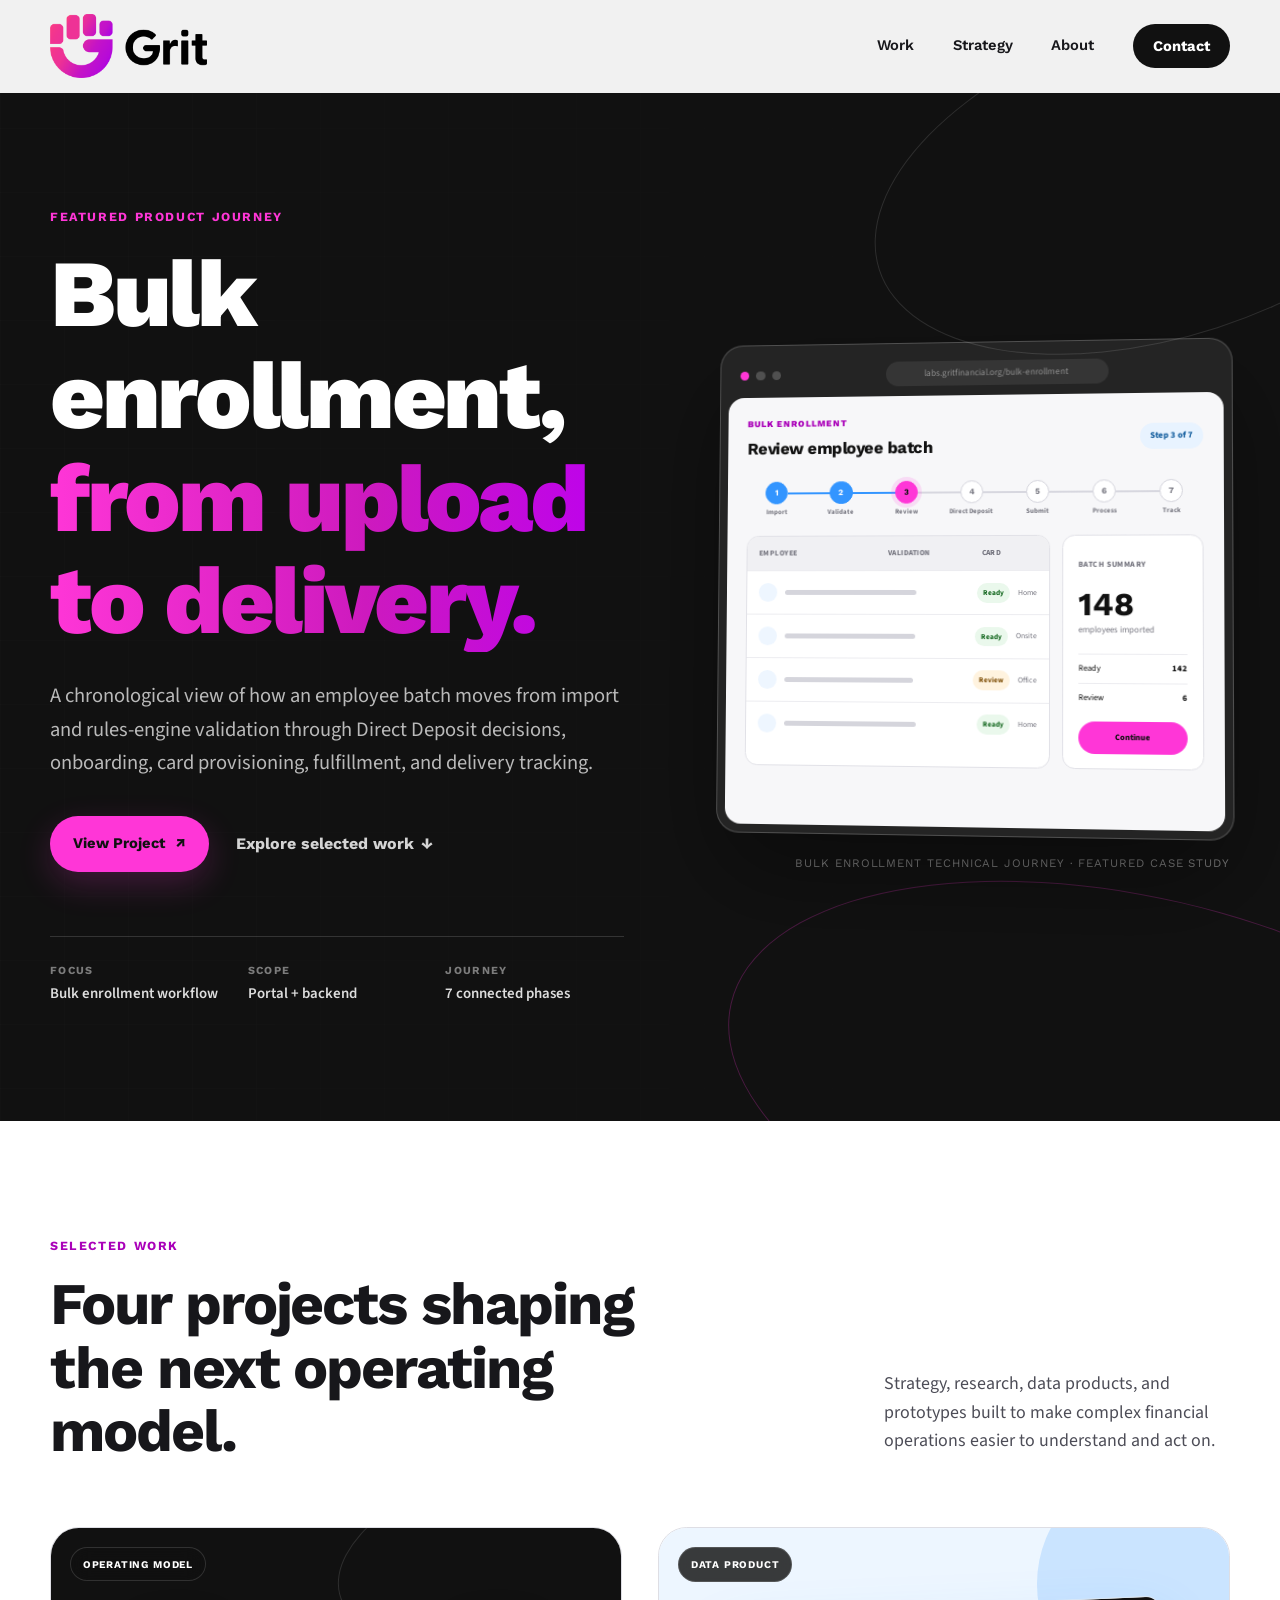
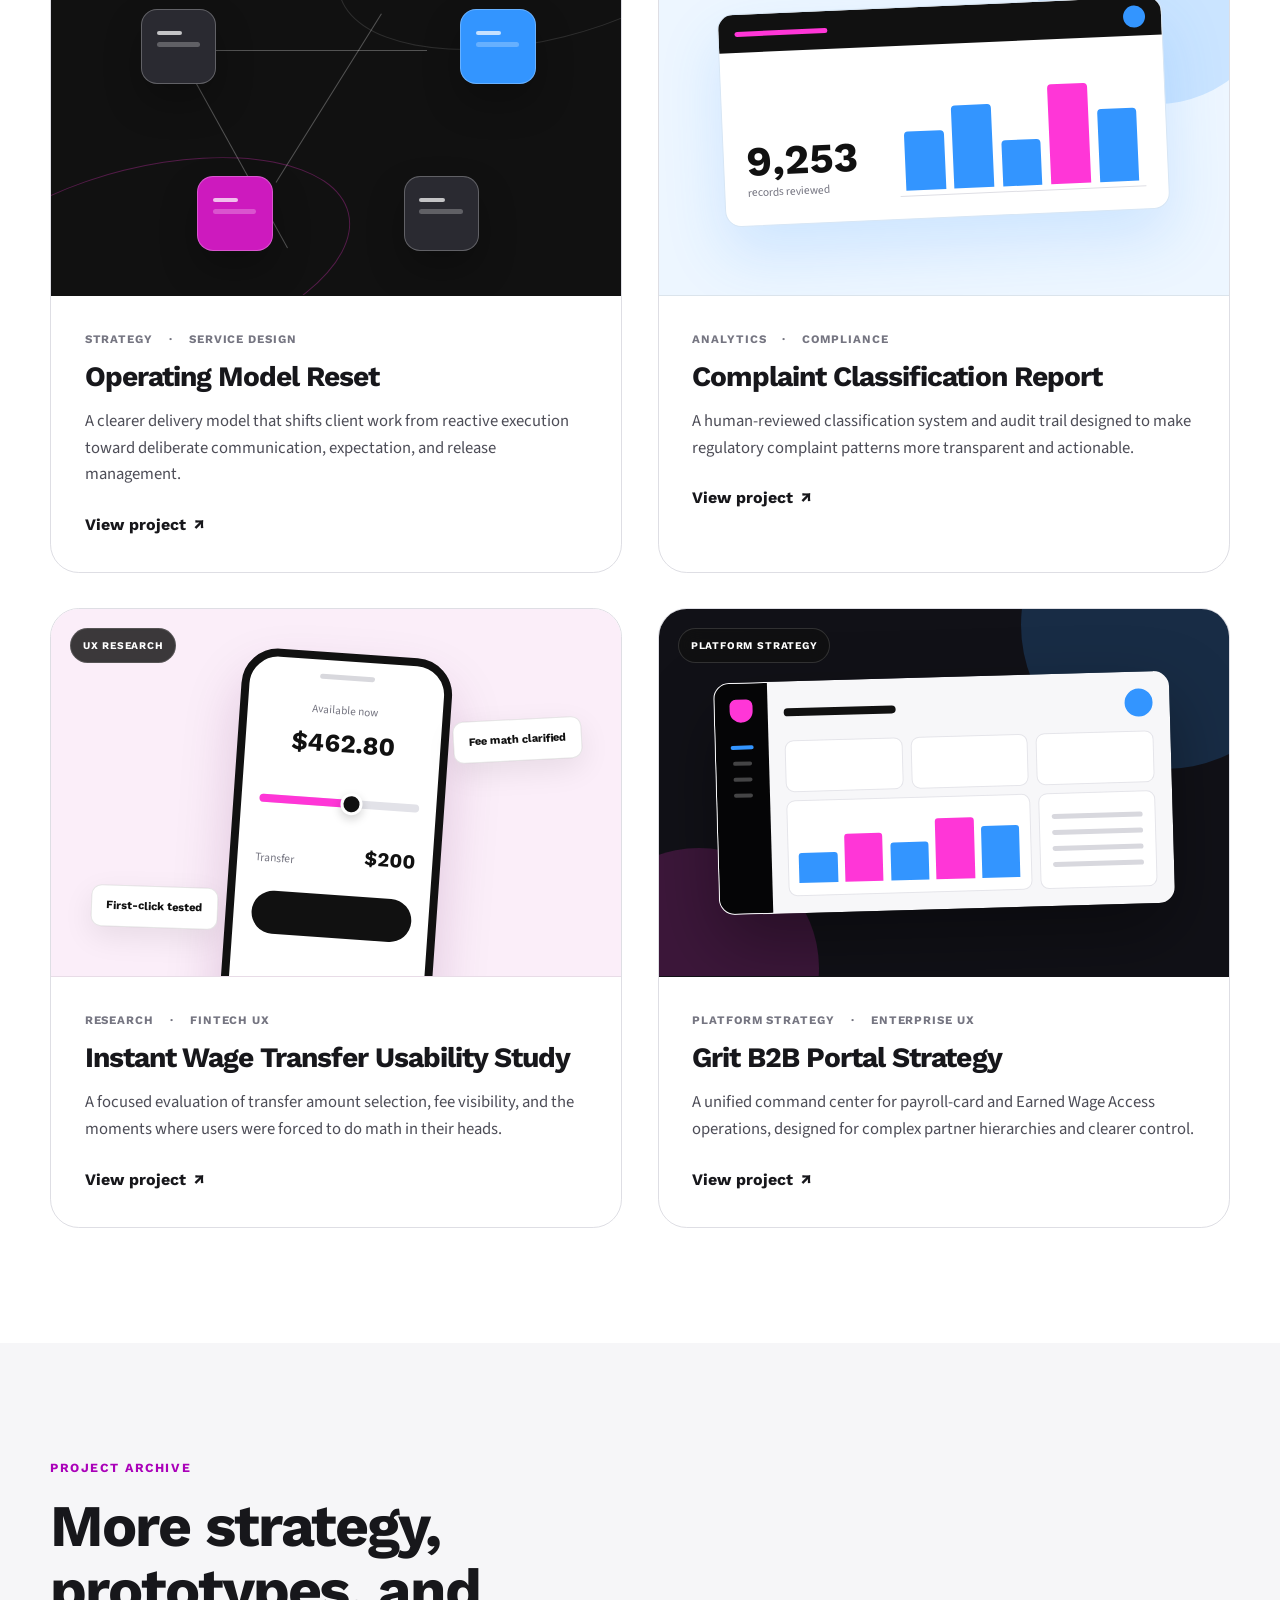
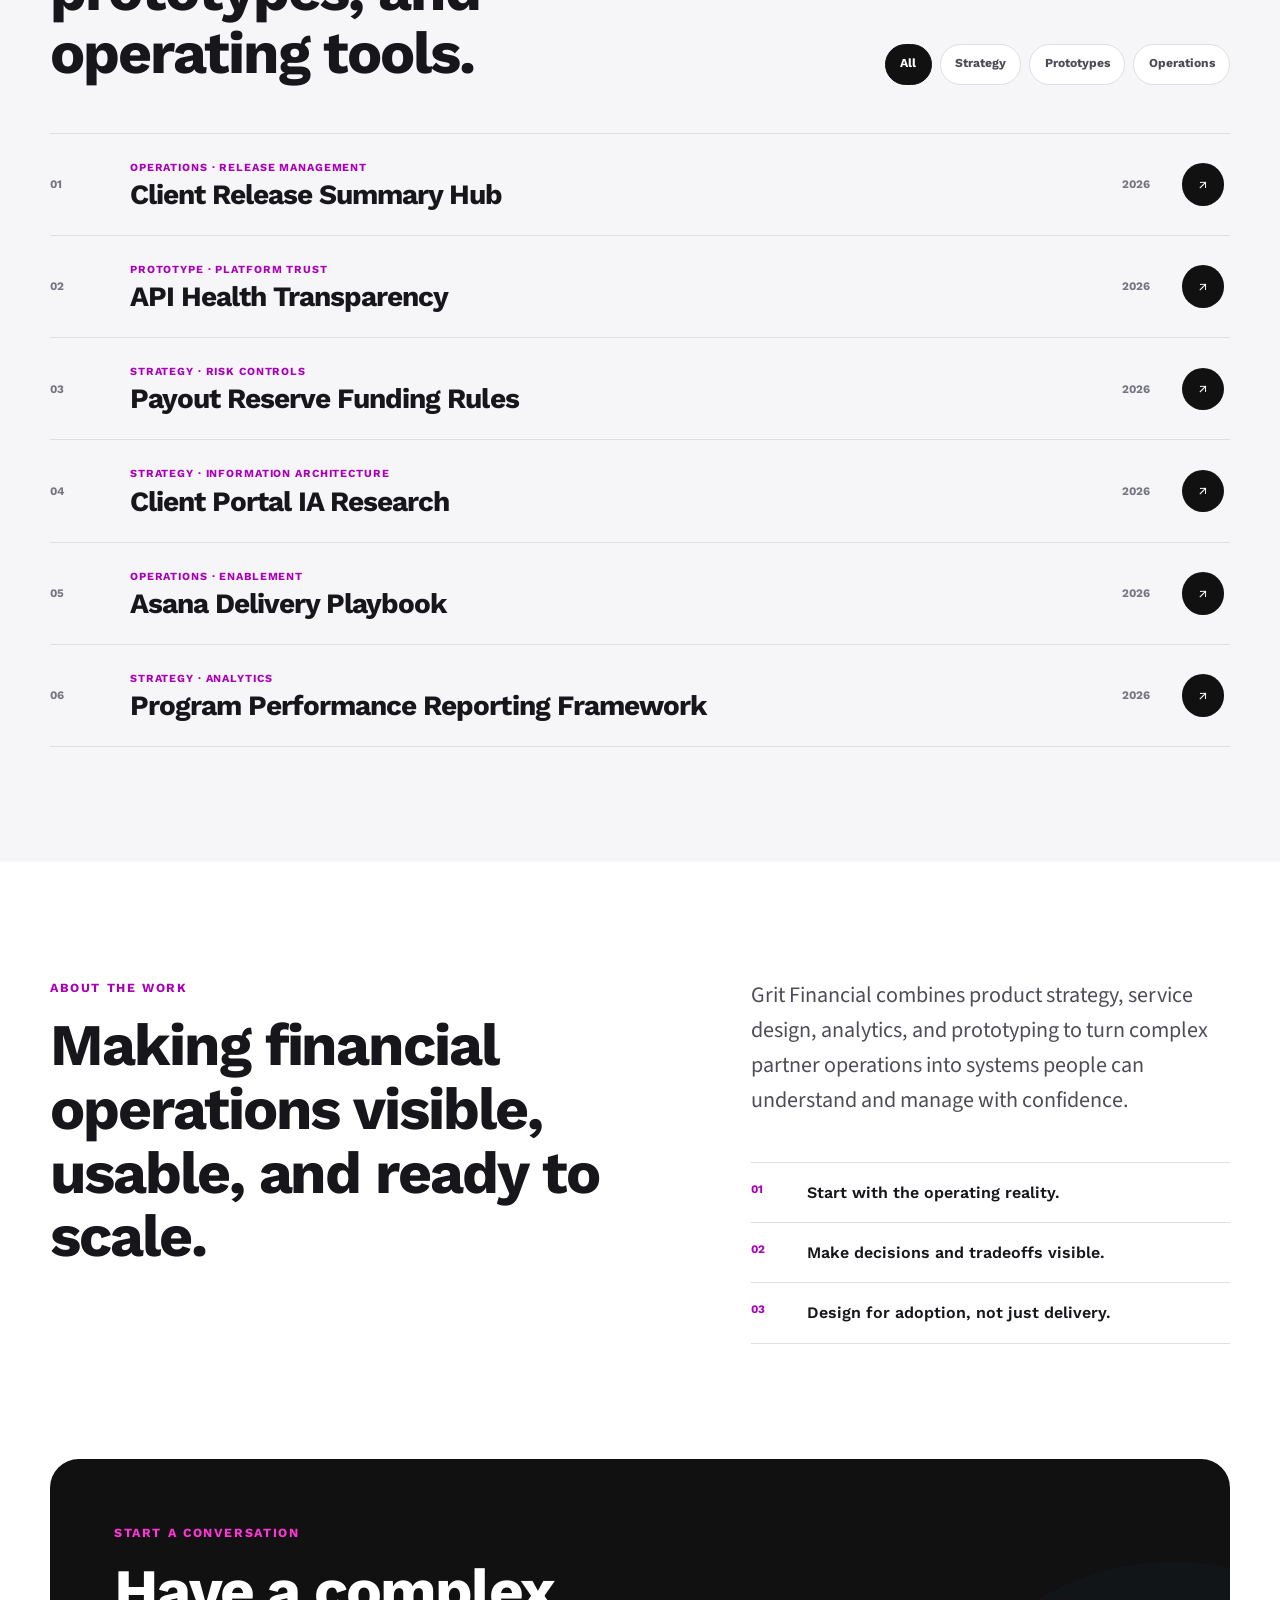
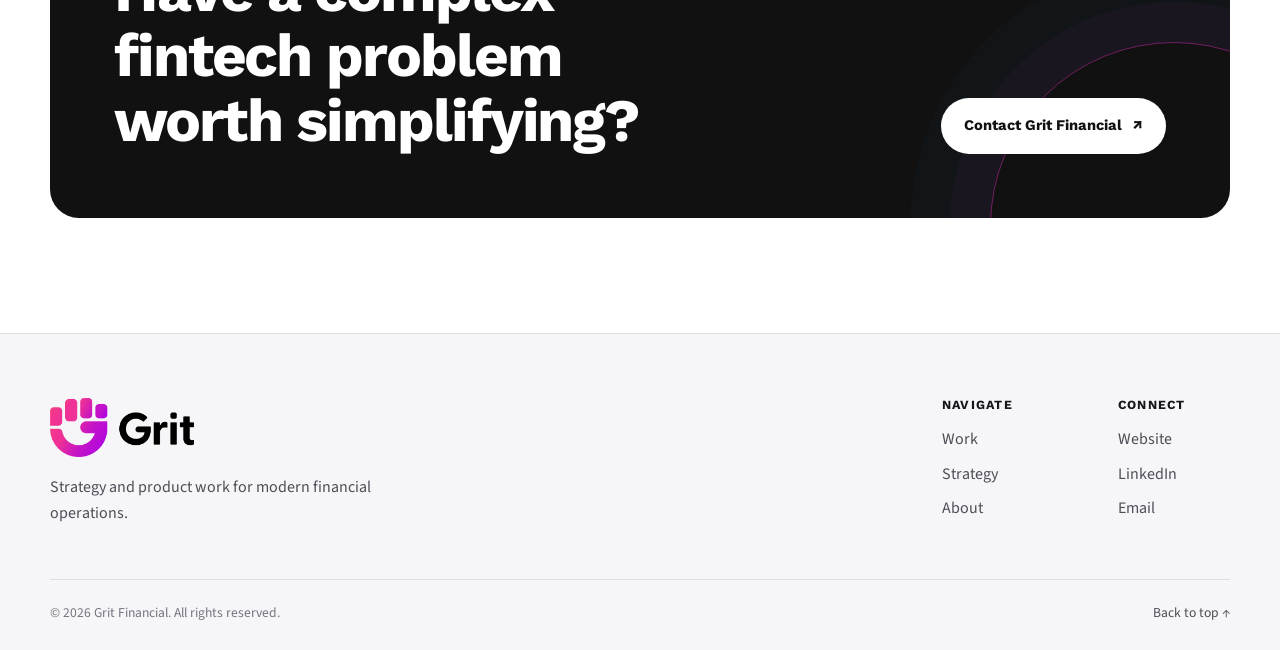
==== commit fad3ab8e: "Add files via upload" ====
--- a/index.html
+++ b/index.html
@@ -80,24 +80,19 @@
 
       <div class="container hero-grid">
         <div class="hero-copy">
-          <p class="eyebrow eyebrow--light">Featured platform strategy</p>
+          <p class="eyebrow eyebrow--light">Featured product journey</p>
           <h1 id="hero-title">
-            Financial wellness,<br>
-            <span class="gradient-text">built to scale.</span>
+            Bulk enrollment,<br>
+            <span class="gradient-text">from upload to delivery.</span>
           </h1>
           <p class="hero-summary">
-            A unified command center for payroll card, Earned Wage Access, and client
-            operations—giving partners clearer visibility, granular control, and a
-            measurable path from daily administration to program growth.
+            A chronological view of how an employee batch moves from import and
+            rules-engine validation through Direct Deposit decisions, onboarding,
+            card provisioning, fulfillment, and delivery tracking.
           </p>
 
           <div class="hero-actions">
-            <a
-              class="button button--accent"
-              href="#"
-              data-placeholder-link
-              data-project-title="Grit B2B Portal Strategy"
-            >
+            <a class="button button--accent" href="bulk-enrollment.html">
               View Project
               <span aria-hidden="true">↗</span>
             </a>
@@ -108,85 +103,58 @@
           </div>
 
           <dl class="hero-meta" aria-label="Project details">
-            <div>
-              <dt>Focus</dt>
-              <dd>Platform strategy</dd>
-            </div>
-            <div>
-              <dt>Scope</dt>
-              <dd>Research to prototype</dd>
-            </div>
-            <div>
-              <dt>Audience</dt>
-              <dd>Enterprise partners</dd>
-            </div>
+            <div><dt>Focus</dt><dd>Bulk enrollment workflow</dd></div>
+            <div><dt>Scope</dt><dd>Portal + backend</dd></div>
+            <div><dt>Journey</dt><dd>7 connected phases</dd></div>
           </dl>
         </div>
 
-        <!-- CSS-rendered mockup placeholder. Replace this entire figure with
-             a real project image or video while keeping the figure caption. -->
-        <figure class="hero-visual" aria-label="Placeholder dashboard interface for the featured project">
+        <figure class="hero-visual hero-visual--bulk" aria-label="Illustrative bulk enrollment process interface">
           <div class="browser-frame">
             <div class="browser-bar" aria-hidden="true">
               <span></span><span></span><span></span>
-              <div class="browser-address">portal.gritfinancial.org</div>
-            </div>
-
-            <div class="dashboard-shell" aria-hidden="true">
-              <aside class="mock-sidebar">
-                <div class="mock-mark"></div>
-                <div class="mock-nav-line mock-nav-line--active"></div>
-                <div class="mock-nav-line"></div>
-                <div class="mock-nav-line"></div>
-                <div class="mock-nav-line"></div>
-              </aside>
-
-              <div class="mock-main">
-                <div class="mock-topline">
-                  <div>
-                    <span class="mock-kicker"></span>
-                    <span class="mock-title"></span>
-                  </div>
-                  <span class="mock-avatar"></span>
+              <div class="browser-address">labs.gritfinancial.org/bulk-enrollment</div>
+            </div>
+
+            <div class="bulk-hero-shell" aria-hidden="true">
+              <div class="bulk-hero-header">
+                <div><span>Bulk enrollment</span><strong>Review employee batch</strong></div>
+                <em>Step 3 of 7</em>
+              </div>
+
+              <div class="bulk-hero-steps">
+                <span class="bulk-hero-step is-complete"><b>1</b><em>Import</em></span>
+                <span class="bulk-hero-step is-complete"><b>2</b><em>Validate</em></span>
+                <span class="bulk-hero-step is-current"><b>3</b><em>Review</em></span>
+                <span class="bulk-hero-step"><b>4</b><em>Direct Deposit</em></span>
+                <span class="bulk-hero-step"><b>5</b><em>Submit</em></span>
+                <span class="bulk-hero-step"><b>6</b><em>Process</em></span>
+                <span class="bulk-hero-step"><b>7</b><em>Track</em></span>
+              </div>
+
+              <div class="bulk-hero-content">
+                <div class="bulk-hero-table">
+                  <div class="bulk-hero-table-head"><span>Employee</span><span>Validation</span><span>Card</span></div>
+                  <div class="bulk-hero-row"><i></i><span></span><b class="is-ready">Ready</b><em>Home</em></div>
+                  <div class="bulk-hero-row"><i></i><span></span><b class="is-ready">Ready</b><em>Onsite</em></div>
+                  <div class="bulk-hero-row"><i></i><span></span><b class="is-review">Review</b><em>Office</em></div>
+                  <div class="bulk-hero-row"><i></i><span></span><b class="is-ready">Ready</b><em>Home</em></div>
                 </div>
 
-                <div class="mock-metrics">
-                  <div class="mock-metric">
-                    <span></span><strong></strong><em></em>
-                  </div>
-                  <div class="mock-metric">
-                    <span></span><strong></strong><em></em>
-                  </div>
-                  <div class="mock-metric">
-                    <span></span><strong></strong><em></em>
-                  </div>
-                </div>
-
-                <div class="mock-panels">
-                  <div class="mock-chart-card">
-                    <div class="mock-card-heading"></div>
-                    <div class="mock-chart">
-                      <span style="--bar-height: 46%"></span>
-                      <span style="--bar-height: 72%"></span>
-                      <span style="--bar-height: 58%"></span>
-                      <span style="--bar-height: 88%"></span>
-                      <span style="--bar-height: 68%"></span>
-                      <span style="--bar-height: 96%"></span>
-                    </div>
-                  </div>
-
-                  <div class="mock-activity-card">
-                    <div class="mock-card-heading"></div>
-                    <div class="mock-activity-row"><i></i><span></span><b></b></div>
-                    <div class="mock-activity-row"><i></i><span></span><b></b></div>
-                    <div class="mock-activity-row"><i></i><span></span><b></b></div>
-                    <div class="mock-activity-row"><i></i><span></span><b></b></div>
-                  </div>
-                </div>
+                <aside class="bulk-hero-summary">
+                  <span>Batch summary</span>
+                  <strong>148</strong>
+                  <p>employees imported</p>
+                  <dl>
+                    <div><dt>Ready</dt><dd>142</dd></div>
+                    <div><dt>Review</dt><dd>6</dd></div>
+                  </dl>
+                  <button type="button" tabindex="-1">Continue</button>
+                </aside>
               </div>
             </div>
           </div>
-          <figcaption>Grit B2B Portal Strategy · Featured case study</figcaption>
+          <figcaption>Bulk Enrollment Technical Journey · Featured case study</figcaption>
         </figure>
       </div>
     </section>
@@ -312,9 +280,7 @@
               </p>
               <a
                 class="card-link"
-                href="#"
-                data-placeholder-link
-                data-project-title="Instant Wage Transfer Usability Study"
+                href="instant-wage-transfer.html"
                 aria-label="View Instant Wage Transfer Usability Study project"
               >
                 View project <span aria-hidden="true">↗</span>
@@ -324,39 +290,42 @@
 
           <!-- Project card 4 of 4 -->
           <article class="project-card">
-            <div class="project-card__media project-card__media--enrollment" aria-hidden="true">
-              <div class="media-label">Prototype</div>
-              <div class="enrollment-panel">
-                <div class="enrollment-progress">
-                  <span class="is-complete"></span>
-                  <span class="is-complete"></span>
-                  <span class="is-complete"></span>
-                  <span class="is-current"></span>
-                  <span></span>
+            <div class="project-card__media project-card__media--portal" aria-hidden="true">
+              <div class="media-label">Platform strategy</div>
+              <div class="portal-preview">
+                <aside class="portal-preview__nav">
+                  <span class="portal-preview__mark"></span>
+                  <i class="is-active"></i><i></i><i></i><i></i>
+                </aside>
+                <div class="portal-preview__main">
+                  <div class="portal-preview__header"><span></span><i></i></div>
+                  <div class="portal-preview__metrics"><b></b><b></b><b></b></div>
+                  <div class="portal-preview__body">
+                    <div class="portal-preview__chart">
+                      <span style="--portal-bar:42%"></span>
+                      <span style="--portal-bar:68%"></span>
+                      <span style="--portal-bar:54%"></span>
+                      <span style="--portal-bar:86%"></span>
+                      <span style="--portal-bar:73%"></span>
+                    </div>
+                    <div class="portal-preview__list"><i></i><i></i><i></i><i></i></div>
+                  </div>
                 </div>
-                <div class="enrollment-title"></div>
-                <div class="employee-row"><i></i><span></span><b>Ready</b></div>
-                <div class="employee-row"><i></i><span></span><b>Ready</b></div>
-                <div class="employee-row"><i></i><span></span><b>Review</b></div>
-                <div class="enrollment-action"></div>
               </div>
             </div>
             <div class="project-card__body">
-              <div class="project-card__meta">
-                <span>Product design</span>
-                <span>Workflow</span>
-              </div>
-              <h3>Bulk Enrollment Experience</h3>
+              <div class="project-card__meta"><span>Platform strategy</span><span>Enterprise UX</span></div>
+              <h3>Grit B2B Portal Strategy</h3>
               <p>
-                An end-to-end employer workflow for validating employee data, enrolling
-                workers, and preparing card distribution with fewer operational gaps.
+                A unified command center for payroll-card and Earned Wage Access
+                operations, designed for complex partner hierarchies and clearer control.
               </p>
               <a
                 class="card-link"
                 href="#"
                 data-placeholder-link
-                data-project-title="Bulk Enrollment Experience"
-                aria-label="View Bulk Enrollment Experience project"
+                data-project-title="Grit B2B Portal Strategy"
+                aria-label="View Grit B2B Portal Strategy project"
               >
                 View project <span aria-hidden="true">↗</span>
               </a>
@@ -468,14 +437,14 @@
             <div class="archive-index">06</div>
             <div class="archive-copy">
               <p>Strategy · Analytics</p>
-              <h3>Financial Wellness Reporting Framework</h3>
+              <h3>Program Performance Reporting Framework</h3>
             </div>
             <span class="archive-year">2026</span>
             <a
               href="#"
               data-placeholder-link
-              data-project-title="Financial Wellness Reporting Framework"
-              aria-label="View Financial Wellness Reporting Framework project"
+              data-project-title="Program Performance Reporting Framework"
+              aria-label="View Program Performance Reporting Framework project"
             ><span aria-hidden="true">↗</span></a>
           </article>
         </div>
@@ -544,7 +513,7 @@
           width="156"
           height="65"
         >
-        <p>Strategy and product work for scalable financial wellness.</p>
+        <p>Strategy and product work for modern financial operations.</p>
       </div>
 
       <div class="footer-nav">
--- a/style.css
+++ b/style.css
@@ -1579,6 +1579,421 @@
   transform: translateY(0);
 }
 
+
+/* Featured bulk-enrollment hero -------------------------------------- */
+.hero-visual--bulk {
+  width: min(100%, 39rem);
+}
+
+.bulk-hero-shell {
+  min-height: 27rem;
+  overflow: hidden;
+  padding: 1.25rem;
+  color: var(--color-black);
+  background: #f7f7f9;
+  border-radius: 1rem;
+}
+
+.bulk-hero-header {
+  display: flex;
+  align-items: center;
+  justify-content: space-between;
+  gap: 1rem;
+}
+
+.bulk-hero-header > div {
+  display: grid;
+  gap: 0.3rem;
+}
+
+.bulk-hero-header span {
+  color: var(--color-gradient-deep);
+  font-family: var(--font-display);
+  font-size: 0.56rem;
+  font-weight: 800;
+  letter-spacing: 0.11em;
+  text-transform: uppercase;
+}
+
+.bulk-hero-header strong {
+  font-family: var(--font-display);
+  font-size: 1.05rem;
+  letter-spacing: -0.03em;
+}
+
+.bulk-hero-header > em {
+  padding: 0.38rem 0.62rem;
+  color: #155f9f;
+  background: #e8f3ff;
+  border-radius: 999px;
+  font-size: 0.55rem;
+  font-style: normal;
+  font-weight: 800;
+}
+
+.bulk-hero-steps {
+  display: grid;
+  grid-template-columns: repeat(7, minmax(0, 1fr));
+  gap: 0.28rem;
+  margin-top: 1.25rem;
+}
+
+.bulk-hero-step {
+  position: relative;
+  display: grid;
+  justify-items: center;
+  gap: 0.34rem;
+  min-width: 0;
+}
+
+.bulk-hero-step:not(:last-child)::after {
+  content: "";
+  position: absolute;
+  z-index: 0;
+  width: calc(100% - 1rem);
+  height: 2px;
+  top: 0.7rem;
+  left: calc(50% + 0.7rem);
+  background: #d7d7df;
+}
+
+.bulk-hero-step b {
+  position: relative;
+  z-index: 1;
+  width: 1.45rem;
+  height: 1.45rem;
+  display: grid;
+  place-items: center;
+  color: #777781;
+  background: var(--color-white);
+  border: 1px solid #d4d4dc;
+  border-radius: 50%;
+  font-family: var(--font-display);
+  font-size: 0.52rem;
+}
+
+.bulk-hero-step.is-complete b {
+  color: var(--color-white);
+  background: var(--color-blue);
+  border-color: var(--color-blue);
+}
+
+.bulk-hero-step.is-complete:not(:last-child)::after {
+  background: var(--color-blue);
+}
+
+.bulk-hero-step.is-current b {
+  color: var(--color-black);
+  background: var(--color-magenta);
+  border-color: var(--color-magenta);
+  box-shadow: 0 0 0 4px rgba(255, 54, 215, 0.14);
+}
+
+.bulk-hero-step > em {
+  overflow: hidden;
+  max-width: 100%;
+  color: #777781;
+  font-size: 0.43rem;
+  font-style: normal;
+  font-weight: 700;
+  line-height: 1.15;
+  text-align: center;
+  text-overflow: ellipsis;
+  white-space: nowrap;
+}
+
+.bulk-hero-content {
+  display: grid;
+  grid-template-columns: minmax(0, 1.45fr) minmax(8rem, 0.65fr);
+  gap: 0.75rem;
+  margin-top: 1.15rem;
+}
+
+.bulk-hero-table,
+.bulk-hero-summary {
+  background: var(--color-white);
+  border: 1px solid #e1e1e7;
+  border-radius: 0.78rem;
+}
+
+.bulk-hero-table {
+  overflow: hidden;
+}
+
+.bulk-hero-table-head {
+  display: grid;
+  grid-template-columns: 1fr 0.7fr 0.45fr;
+  gap: 0.5rem;
+  padding: 0.7rem 0.75rem;
+  color: #777781;
+  background: #f0f0f3;
+  font-size: 0.48rem;
+  font-weight: 800;
+  letter-spacing: 0.06em;
+  text-transform: uppercase;
+}
+
+.bulk-hero-row {
+  display: grid;
+  grid-template-columns: 1.2rem minmax(0, 1fr) auto auto;
+  align-items: center;
+  gap: 0.5rem;
+  padding: 0.72rem 0.75rem;
+  border-top: 1px solid #ececf0;
+}
+
+.bulk-hero-row i {
+  width: 1.2rem;
+  height: 1.2rem;
+  background: var(--color-soft-blue);
+  border-radius: 50%;
+}
+
+.bulk-hero-row > span {
+  width: 72%;
+  height: 0.3rem;
+  background: #d5d5dc;
+  border-radius: 999px;
+}
+
+.bulk-hero-row b {
+  padding: 0.25rem 0.4rem;
+  border-radius: 999px;
+  font-size: 0.46rem;
+}
+
+.bulk-hero-row b.is-ready {
+  color: #166921;
+  background: #eaf8ec;
+}
+
+.bulk-hero-row b.is-review {
+  color: #81520b;
+  background: #fff3df;
+}
+
+.bulk-hero-row em {
+  color: #777781;
+  font-size: 0.48rem;
+  font-style: normal;
+}
+
+.bulk-hero-summary {
+  padding: 0.9rem;
+}
+
+.bulk-hero-summary > span {
+  color: #777781;
+  font-size: 0.5rem;
+  font-weight: 800;
+  letter-spacing: 0.07em;
+  text-transform: uppercase;
+}
+
+.bulk-hero-summary > strong {
+  display: block;
+  margin-top: 0.75rem;
+  font-family: var(--font-display);
+  font-size: 2rem;
+  line-height: 1;
+}
+
+.bulk-hero-summary > p {
+  margin-top: 0.2rem;
+  color: #777781;
+  font-size: 0.55rem;
+}
+
+.bulk-hero-summary dl {
+  display: grid;
+  gap: 0.45rem;
+  margin-top: 1rem;
+}
+
+.bulk-hero-summary dl div {
+  display: flex;
+  justify-content: space-between;
+  gap: 0.5rem;
+  padding-top: 0.45rem;
+  border-top: 1px solid #ececf0;
+  font-size: 0.53rem;
+}
+
+.bulk-hero-summary dd {
+  color: var(--color-black);
+  font-weight: 800;
+}
+
+.bulk-hero-summary button {
+  width: 100%;
+  min-height: 2rem;
+  margin-top: 1rem;
+  color: var(--color-black);
+  background: var(--color-magenta);
+  border-radius: 999px;
+  font-size: 0.52rem;
+  font-weight: 800;
+}
+
+/* Project mockup: B2B portal strategy ------------------------------- */
+.project-card__media--portal {
+  display: grid;
+  place-items: center;
+  background: #111117;
+}
+
+.project-card__media--portal::before,
+.project-card__media--portal::after {
+  content: "";
+  position: absolute;
+  border-radius: 50%;
+  pointer-events: none;
+}
+
+.project-card__media--portal::before {
+  width: 18rem;
+  height: 18rem;
+  top: -8rem;
+  right: -5rem;
+  background: rgba(51, 149, 255, 0.2);
+}
+
+.project-card__media--portal::after {
+  width: 15rem;
+  height: 15rem;
+  left: -5rem;
+  bottom: -7rem;
+  background: rgba(255, 54, 215, 0.18);
+}
+
+.portal-preview {
+  position: relative;
+  z-index: 2;
+  width: 80%;
+  min-height: 13.5rem;
+  display: grid;
+  grid-template-columns: 3.3rem 1fr;
+  overflow: hidden;
+  background: #f7f7f9;
+  border: 1px solid rgba(255, 255, 255, 0.16);
+  border-radius: 1rem;
+  box-shadow: 0 30px 70px rgba(0, 0, 0, 0.35);
+  transform: rotate(-1.6deg);
+}
+
+.portal-preview__nav {
+  display: flex;
+  align-items: center;
+  flex-direction: column;
+  gap: 0.8rem;
+  padding-block: 1rem;
+  background: #050506;
+}
+
+.portal-preview__mark {
+  width: 1.45rem;
+  height: 1.45rem;
+  margin-bottom: 0.65rem;
+  background: var(--color-magenta);
+  border-radius: 0.4rem 0.4rem 0.7rem 0.7rem;
+}
+
+.portal-preview__nav i {
+  width: 1.15rem;
+  height: 0.2rem;
+  background: rgba(255, 255, 255, 0.25);
+  border-radius: 999px;
+}
+
+.portal-preview__nav i.is-active {
+  width: 1.45rem;
+  background: var(--color-blue);
+}
+
+.portal-preview__main {
+  padding: 1rem;
+}
+
+.portal-preview__header {
+  display: flex;
+  align-items: center;
+  justify-content: space-between;
+}
+
+.portal-preview__header span {
+  width: 7rem;
+  height: 0.55rem;
+  background: var(--color-black);
+  border-radius: 999px;
+}
+
+.portal-preview__header i {
+  width: 1.75rem;
+  height: 1.75rem;
+  background: var(--color-blue);
+  border-radius: 50%;
+}
+
+.portal-preview__metrics {
+  display: grid;
+  grid-template-columns: repeat(3, 1fr);
+  gap: 0.5rem;
+  margin-top: 0.9rem;
+}
+
+.portal-preview__metrics b {
+  height: 3.2rem;
+  background: var(--color-white);
+  border: 1px solid #e5e5ea;
+  border-radius: 0.55rem;
+}
+
+.portal-preview__body {
+  display: grid;
+  grid-template-columns: 1.35fr 0.65fr;
+  gap: 0.5rem;
+  margin-top: 0.5rem;
+}
+
+.portal-preview__chart,
+.portal-preview__list {
+  min-height: 6rem;
+  background: var(--color-white);
+  border: 1px solid #e5e5ea;
+  border-radius: 0.55rem;
+}
+
+.portal-preview__chart {
+  display: flex;
+  align-items: end;
+  gap: 0.45rem;
+  padding: 0.75rem 0.65rem;
+}
+
+.portal-preview__chart span {
+  flex: 1;
+  height: var(--portal-bar);
+  background: var(--color-blue);
+  border-radius: 0.2rem 0.2rem 0 0;
+}
+
+.portal-preview__chart span:nth-child(even) {
+  background: var(--color-magenta);
+}
+
+.portal-preview__list {
+  display: grid;
+  align-content: center;
+  gap: 0.72rem;
+  padding: 0.75rem;
+}
+
+.portal-preview__list i {
+  height: 0.28rem;
+  background: #d8d8de;
+  border-radius: 999px;
+}
+
 /* Responsive: tablets ------------------------------------------------ */
 @media (max-width: 960px) {
   .hero-grid {
@@ -1707,6 +2122,23 @@
     grid-template-columns: 3rem 1fr;
   }
 
+  .bulk-hero-shell {
+    min-height: 21rem;
+    padding: 0.85rem;
+  }
+
+  .bulk-hero-step > em {
+    display: none;
+  }
+
+  .bulk-hero-content {
+    grid-template-columns: 1fr;
+  }
+
+  .bulk-hero-summary {
+    display: none;
+  }
+
   .mock-main {
     padding: 0.8rem;
   }
@@ -1811,6 +2243,24 @@
 
   .browser-address {
     max-width: 8rem;
+  }
+
+  .bulk-hero-header strong {
+    font-size: 0.88rem;
+  }
+
+  .bulk-hero-header > em {
+    display: none;
+  }
+
+  .bulk-hero-row {
+    grid-template-columns: 1rem minmax(0, 1fr) auto;
+    gap: 0.4rem;
+    padding-inline: 0.55rem;
+  }
+
+  .bulk-hero-row em {
+    display: none;
   }
 
   .project-card__media {
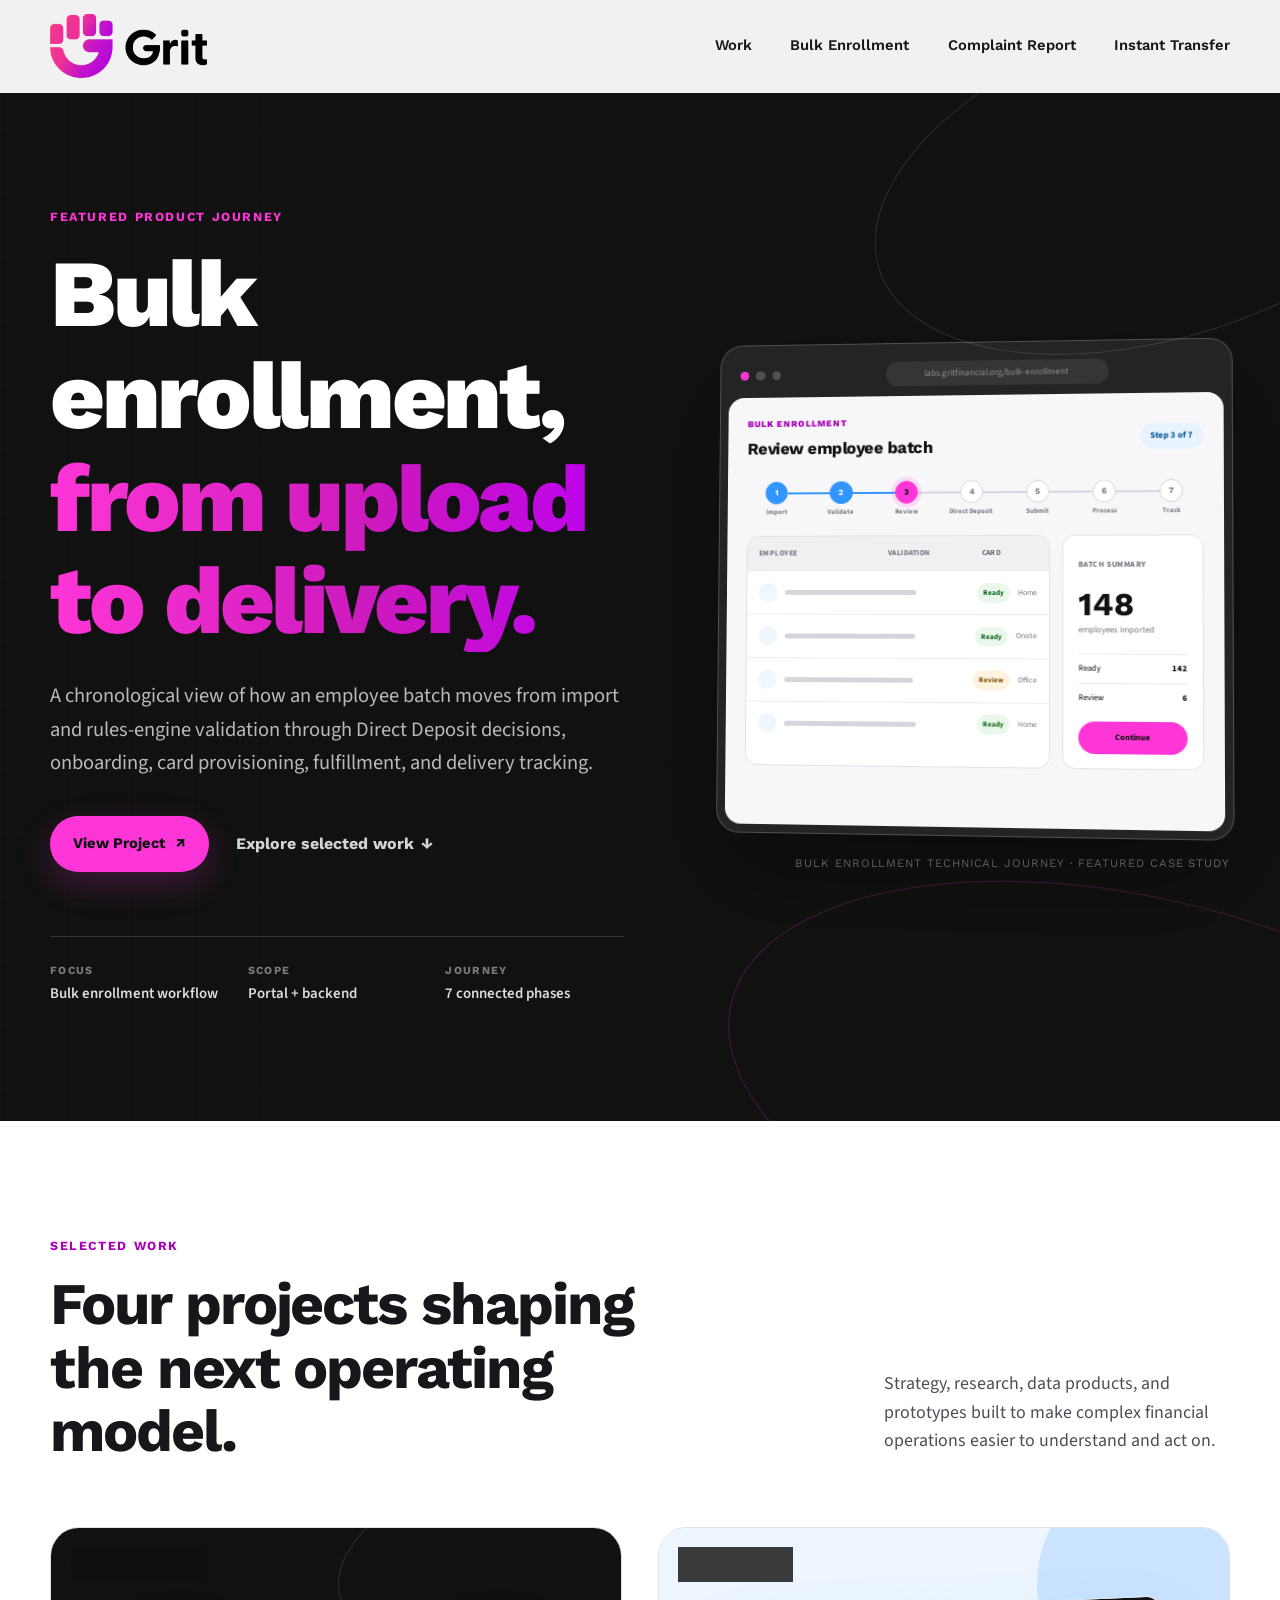
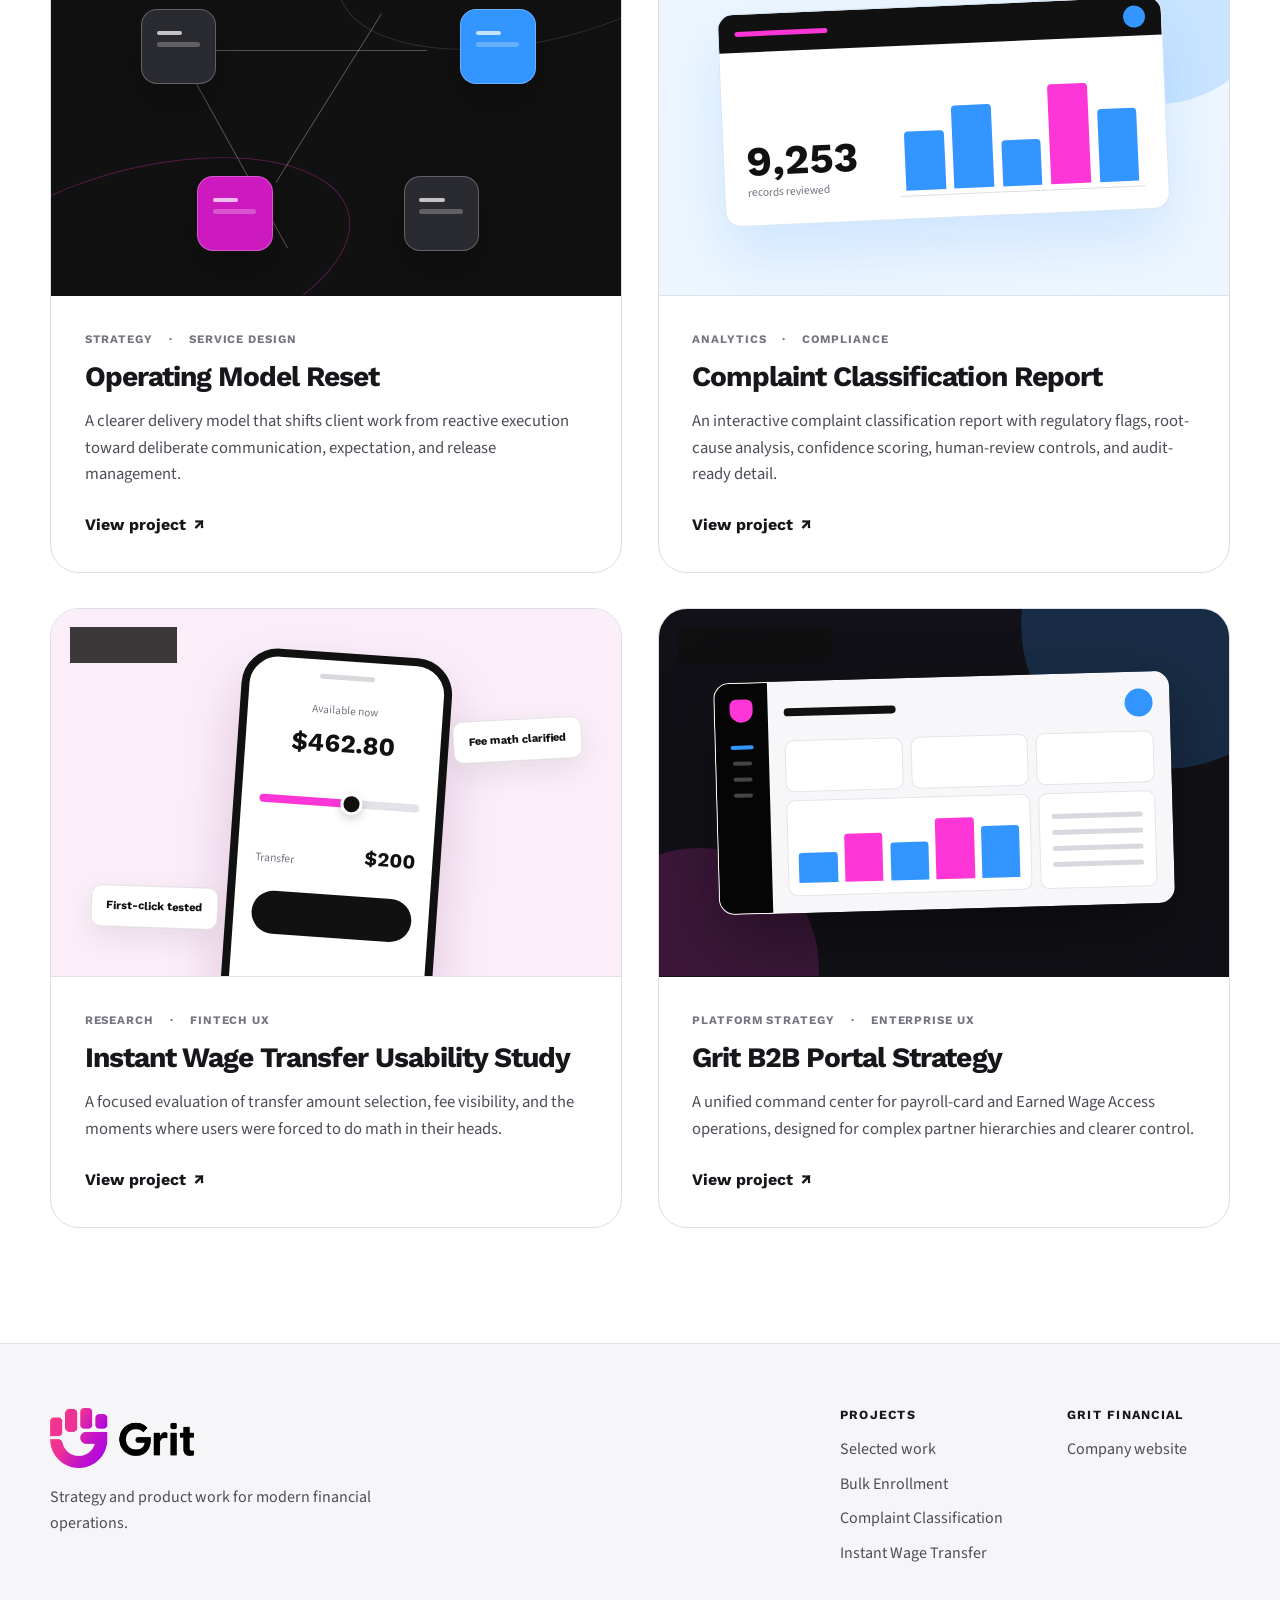
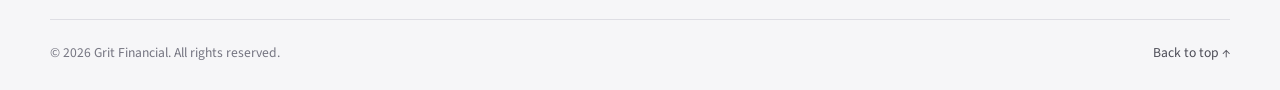
==== commit ddc399ce: "Uploaded complaint classification" ====
--- a/index.html
+++ b/index.html
@@ -1,551 +1,293 @@
 <!DOCTYPE html>
+
 <html lang="en">
 <head>
-  <meta charset="UTF-8">
-  <meta name="viewport" content="width=device-width, initial-scale=1.0">
-
-  <!-- Basic SEO: replace the description when the portfolio content is finalized. -->
-  <meta
-    name="description"
-    content="Selected product strategy, research, data, and prototype work from Grit Financial."
-  >
-  <meta name="theme-color" content="#111111">
-
-  <title>Grit Financial | Strategy & Product Portfolio</title>
-
-  <!-- Grit brand favicon supplied with this template. -->
-  <link rel="icon" type="image/png" href="assets/Grit_FavIcon.png">
-
-  <!-- Grit brand typography: Work Sans for display, Source Sans 3 for body copy. -->
-  <link rel="preconnect" href="https://fonts.googleapis.com">
-  <link rel="preconnect" href="https://fonts.gstatic.com" crossorigin>
-  <link
-    href="https://fonts.googleapis.com/css2?family=Source+Sans+3:wght@400;500;600;700&family=Work+Sans:wght@500;600;700;800&display=swap"
-    rel="stylesheet"
-  >
-
-  <link rel="stylesheet" href="style.css">
+<meta charset="utf-8"/>
+<meta content="width=device-width, initial-scale=1.0" name="viewport"/>
+<!-- Basic SEO: replace the description when the portfolio content is finalized. -->
+<meta content="Selected product strategy, research, data, and prototype work from Grit Financial." name="description"/>
+<meta content="#111111" name="theme-color"/>
+<title>Grit Financial | Strategy &amp; Product Portfolio</title>
+<!-- Grit brand favicon supplied with this template. -->
+<link href="assets/Grit_FavIcon.png" rel="icon" type="image/png"/>
+<!-- Grit brand typography: Work Sans for display, Source Sans 3 for body copy. -->
+<link href="https://fonts.googleapis.com" rel="preconnect"/>
+<link crossorigin="" href="https://fonts.gstatic.com" rel="preconnect"/>
+<link href="https://fonts.googleapis.com/css2?family=Source+Sans+3:wght@400;500;600;700&amp;family=Work+Sans:wght@500;600;700;800&amp;display=swap" rel="stylesheet"/>
+<link href="style.css" rel="stylesheet"/>
 </head>
 <body>
-  <a class="skip-link" href="#main-content">Skip to main content</a>
-
-  <!-- ================================================================
+<a class="skip-link" href="#main-content">Skip to main content</a>
+<!-- ================================================================
        SITE HEADER
-       Replace section anchors with page URLs if the portfolio expands
-       into separate pages later.
+       The simplified navigation now points only to the selected-work section.
        ================================================================ -->
-  <header class="site-header" data-header>
-    <div class="container header-inner">
-      <a class="brand" href="#top" aria-label="Grit Financial home">
-        <img
-          class="brand-logo"
-          src="assets/Grit_Logo_RGB.png"
-          alt="Grit Financial"
-          width="174"
-          height="72"
-        >
-      </a>
-
-      <button
-        class="nav-toggle"
-        type="button"
-        aria-expanded="false"
-        aria-controls="primary-navigation"
-        aria-label="Open navigation"
-        data-nav-toggle
-      >
-        <span aria-hidden="true"></span>
-        <span aria-hidden="true"></span>
-        <span aria-hidden="true"></span>
-      </button>
-
-      <nav class="primary-nav" id="primary-navigation" aria-label="Primary navigation" data-nav>
-        <a href="#featured-projects">Work</a>
-        <a href="#strategy">Strategy</a>
-        <a href="#about">About</a>
-        <a class="button button--small button--dark" href="#contact">Contact</a>
-      </nav>
-    </div>
-  </header>
-
-  <main id="main-content">
-    <!-- ================================================================
+<header class="site-header" data-header="">
+<div class="container header-inner">
+<a aria-label="Grit Financial home" class="brand" href="#top">
+<img alt="Grit Financial" class="brand-logo" height="72" src="assets/Grit_Logo_RGB.png" width="174"/>
+</a>
+<button aria-controls="primary-navigation" aria-expanded="false" aria-label="Open navigation" class="nav-toggle" data-nav-toggle="" type="button">
+<span aria-hidden="true"></span>
+<span aria-hidden="true"></span>
+<span aria-hidden="true"></span>
+</button>
+<nav aria-label="Primary navigation" class="primary-nav" data-nav="" id="primary-navigation"><a href="#featured-projects">Work</a><a href="bulk-enrollment.html">Bulk Enrollment</a><a href="complaint-classification.html">Complaint Report</a><a href="instant-wage-transfer.html">Instant Transfer</a></nav>
+</div>
+</header>
+<main id="main-content">
+<!-- ================================================================
          HERO PROJECT
          To make the button live, replace href="#" and remove the
          data-placeholder-link attribute.
          ================================================================ -->
-    <section class="hero" id="top" aria-labelledby="hero-title">
-      <div class="hero-decoration hero-decoration--one" aria-hidden="true"></div>
-      <div class="hero-decoration hero-decoration--two" aria-hidden="true"></div>
-
-      <div class="container hero-grid">
-        <div class="hero-copy">
-          <p class="eyebrow eyebrow--light">Featured product journey</p>
-          <h1 id="hero-title">
-            Bulk enrollment,<br>
-            <span class="gradient-text">from upload to delivery.</span>
-          </h1>
-          <p class="hero-summary">
+<section aria-labelledby="hero-title" class="hero" id="top">
+<div aria-hidden="true" class="hero-decoration hero-decoration--one"></div>
+<div aria-hidden="true" class="hero-decoration hero-decoration--two"></div>
+<div class="container hero-grid">
+<div class="hero-copy">
+<p class="eyebrow eyebrow--light">Featured product journey</p>
+<h1 id="hero-title">
+            Bulk enrollment,<br/>
+<span class="gradient-text">from upload to delivery.</span>
+</h1>
+<p class="hero-summary">
             A chronological view of how an employee batch moves from import and
             rules-engine validation through Direct Deposit decisions, onboarding,
             card provisioning, fulfillment, and delivery tracking.
           </p>
-
-          <div class="hero-actions">
-            <a class="button button--accent" href="bulk-enrollment.html">
+<div class="hero-actions">
+<a class="button button--accent" href="bulk-enrollment.html">
               View Project
-              <span aria-hidden="true">↗</span>
-            </a>
-            <a class="text-link text-link--light" href="#featured-projects">
+              <span aria-hidden="true">&nearrow;</span>
+</a>
+<a class="text-link text-link--light" href="#featured-projects">
               Explore selected work
-              <span aria-hidden="true">↓</span>
-            </a>
-          </div>
-
-          <dl class="hero-meta" aria-label="Project details">
-            <div><dt>Focus</dt><dd>Bulk enrollment workflow</dd></div>
-            <div><dt>Scope</dt><dd>Portal + backend</dd></div>
-            <div><dt>Journey</dt><dd>7 connected phases</dd></div>
-          </dl>
-        </div>
-
-        <figure class="hero-visual hero-visual--bulk" aria-label="Illustrative bulk enrollment process interface">
-          <div class="browser-frame">
-            <div class="browser-bar" aria-hidden="true">
-              <span></span><span></span><span></span>
-              <div class="browser-address">labs.gritfinancial.org/bulk-enrollment</div>
-            </div>
-
-            <div class="bulk-hero-shell" aria-hidden="true">
-              <div class="bulk-hero-header">
-                <div><span>Bulk enrollment</span><strong>Review employee batch</strong></div>
-                <em>Step 3 of 7</em>
-              </div>
-
-              <div class="bulk-hero-steps">
-                <span class="bulk-hero-step is-complete"><b>1</b><em>Import</em></span>
-                <span class="bulk-hero-step is-complete"><b>2</b><em>Validate</em></span>
-                <span class="bulk-hero-step is-current"><b>3</b><em>Review</em></span>
-                <span class="bulk-hero-step"><b>4</b><em>Direct Deposit</em></span>
-                <span class="bulk-hero-step"><b>5</b><em>Submit</em></span>
-                <span class="bulk-hero-step"><b>6</b><em>Process</em></span>
-                <span class="bulk-hero-step"><b>7</b><em>Track</em></span>
-              </div>
-
-              <div class="bulk-hero-content">
-                <div class="bulk-hero-table">
-                  <div class="bulk-hero-table-head"><span>Employee</span><span>Validation</span><span>Card</span></div>
-                  <div class="bulk-hero-row"><i></i><span></span><b class="is-ready">Ready</b><em>Home</em></div>
-                  <div class="bulk-hero-row"><i></i><span></span><b class="is-ready">Ready</b><em>Onsite</em></div>
-                  <div class="bulk-hero-row"><i></i><span></span><b class="is-review">Review</b><em>Office</em></div>
-                  <div class="bulk-hero-row"><i></i><span></span><b class="is-ready">Ready</b><em>Home</em></div>
-                </div>
-
-                <aside class="bulk-hero-summary">
-                  <span>Batch summary</span>
-                  <strong>148</strong>
-                  <p>employees imported</p>
-                  <dl>
-                    <div><dt>Ready</dt><dd>142</dd></div>
-                    <div><dt>Review</dt><dd>6</dd></div>
-                  </dl>
-                  <button type="button" tabindex="-1">Continue</button>
-                </aside>
-              </div>
-            </div>
-          </div>
-          <figcaption>Bulk Enrollment Technical Journey · Featured case study</figcaption>
-        </figure>
-      </div>
-    </section>
-
-    <!-- ================================================================
+              <span aria-hidden="true">&darr;</span>
+</a>
+</div>
+<dl aria-label="Project details" class="hero-meta">
+<div><dt>Focus</dt><dd>Bulk enrollment workflow</dd></div>
+<div><dt>Scope</dt><dd>Portal + backend</dd></div>
+<div><dt>Journey</dt><dd>7 connected phases</dd></div>
+</dl>
+</div>
+<figure aria-label="Illustrative bulk enrollment process interface" class="hero-visual hero-visual--bulk">
+<div class="browser-frame">
+<div aria-hidden="true" class="browser-bar">
+<span></span><span></span><span></span>
+<div class="browser-address">labs.gritfinancial.org/bulk-enrollment</div>
+</div>
+<div aria-hidden="true" class="bulk-hero-shell">
+<div class="bulk-hero-header">
+<div><span>Bulk enrollment</span><strong>Review employee batch</strong></div>
+<em>Step 3 of 7</em>
+</div>
+<div class="bulk-hero-steps">
+<span class="bulk-hero-step is-complete"><b>1</b><em>Import</em></span>
+<span class="bulk-hero-step is-complete"><b>2</b><em>Validate</em></span>
+<span class="bulk-hero-step is-current"><b>3</b><em>Review</em></span>
+<span class="bulk-hero-step"><b>4</b><em>Direct Deposit</em></span>
+<span class="bulk-hero-step"><b>5</b><em>Submit</em></span>
+<span class="bulk-hero-step"><b>6</b><em>Process</em></span>
+<span class="bulk-hero-step"><b>7</b><em>Track</em></span>
+</div>
+<div class="bulk-hero-content">
+<div class="bulk-hero-table">
+<div class="bulk-hero-table-head"><span>Employee</span><span>Validation</span><span>Card</span></div>
+<div class="bulk-hero-row"><i></i><span></span><b class="is-ready">Ready</b><em>Home</em></div>
+<div class="bulk-hero-row"><i></i><span></span><b class="is-ready">Ready</b><em>Onsite</em></div>
+<div class="bulk-hero-row"><i></i><span></span><b class="is-review">Review</b><em>Office</em></div>
+<div class="bulk-hero-row"><i></i><span></span><b class="is-ready">Ready</b><em>Home</em></div>
+</div>
+<aside class="bulk-hero-summary">
+<span>Batch summary</span>
+<strong>148</strong>
+<p>employees imported</p>
+<dl>
+<div><dt>Ready</dt><dd>142</dd></div>
+<div><dt>Review</dt><dd>6</dd></div>
+</dl>
+<button tabindex="-1" type="button">Continue</button>
+</aside>
+</div>
+</div>
+</div>
+<figcaption>Bulk Enrollment Technical Journey &middot; Featured case study</figcaption>
+</figure>
+</div>
+</section>
+<!-- ================================================================
          FEATURED PROJECTS — EXACTLY FOUR CARDS
          Each media block is a CSS placeholder. Swap it for an <img> or
          <video> element when real case-study imagery is available.
          ================================================================ -->
-    <section class="section" id="featured-projects" aria-labelledby="featured-title">
-      <div class="container">
-        <div class="section-heading">
-          <div>
-            <p class="eyebrow">Selected work</p>
-            <h2 id="featured-title">Four projects shaping the next operating model.</h2>
-          </div>
-          <p>
+<section aria-labelledby="featured-title" class="section" id="featured-projects">
+<div class="container">
+<div class="section-heading">
+<div>
+<p class="eyebrow">Selected work</p>
+<h2 id="featured-title">Four projects shaping the next operating model.</h2>
+</div>
+<p>
             Strategy, research, data products, and prototypes built to make complex
             financial operations easier to understand and act on.
           </p>
-        </div>
-
-        <div class="project-grid">
-          <!-- Project card 1 of 4 -->
-          <article class="project-card">
-            <div class="project-card__media project-card__media--operating" aria-hidden="true">
-              <div class="media-label">Operating model</div>
-              <div class="operating-map">
-                <span class="operating-node operating-node--one"></span>
-                <span class="operating-node operating-node--two"></span>
-                <span class="operating-node operating-node--three"></span>
-                <span class="operating-node operating-node--four"></span>
-                <i class="operating-line operating-line--one"></i>
-                <i class="operating-line operating-line--two"></i>
-                <i class="operating-line operating-line--three"></i>
-              </div>
-            </div>
-            <div class="project-card__body">
-              <div class="project-card__meta">
-                <span>Strategy</span>
-                <span>Service design</span>
-              </div>
-              <h3>Operating Model Reset</h3>
-              <p>
+</div>
+<div class="project-grid">
+<!-- Project card 1 of 4 -->
+<article class="project-card">
+<div aria-hidden="true" class="project-card__media project-card__media--operating">
+<div class="media-label">Operating model</div>
+<div class="operating-map">
+<span class="operating-node operating-node--one"></span>
+<span class="operating-node operating-node--two"></span>
+<span class="operating-node operating-node--three"></span>
+<span class="operating-node operating-node--four"></span>
+<i class="operating-line operating-line--one"></i>
+<i class="operating-line operating-line--two"></i>
+<i class="operating-line operating-line--three"></i>
+</div>
+</div>
+<div class="project-card__body">
+<div class="project-card__meta">
+<span>Strategy</span>
+<span>Service design</span>
+</div>
+<h3>Operating Model Reset</h3>
+<p>
                 A clearer delivery model that shifts client work from reactive execution
                 toward deliberate communication, expectation, and release management.
               </p>
-              <a
-                class="card-link"
-                href="#"
-                data-placeholder-link
-                data-project-title="Operating Model Reset"
-                aria-label="View Operating Model Reset project"
-              >
-                View project <span aria-hidden="true">↗</span>
-              </a>
-            </div>
-          </article>
-
-          <!-- Project card 2 of 4 -->
-          <article class="project-card">
-            <div class="project-card__media project-card__media--classification" aria-hidden="true">
-              <div class="media-label">Data product</div>
-              <div class="report-window">
-                <div class="report-window__top"><span></span><span></span></div>
-                <div class="report-window__content">
-                  <div class="report-stat"><strong>9,253</strong><span>records reviewed</span></div>
-                  <div class="report-chart">
-                    <i style="--column: 48%"></i>
-                    <i style="--column: 68%"></i>
-                    <i style="--column: 38%"></i>
-                    <i style="--column: 82%"></i>
-                    <i style="--column: 60%"></i>
-                  </div>
-                </div>
-              </div>
-            </div>
-            <div class="project-card__body">
-              <div class="project-card__meta">
-                <span>Analytics</span>
-                <span>Compliance</span>
-              </div>
-              <h3>Complaint Classification Report</h3>
-              <p>
-                A human-reviewed classification system and audit trail designed to make
-                regulatory complaint patterns more transparent and actionable.
-              </p>
-              <a
-                class="card-link"
-                href="#"
-                data-placeholder-link
-                data-project-title="Complaint Classification Report"
-                aria-label="View Complaint Classification Report project"
-              >
-                View project <span aria-hidden="true">↗</span>
-              </a>
-            </div>
-          </article>
-
-          <!-- Project card 3 of 4 -->
-          <article class="project-card">
-            <div class="project-card__media project-card__media--research" aria-hidden="true">
-              <div class="media-label">UX research</div>
-              <div class="phone-mockup">
-                <div class="phone-speaker"></div>
-                <div class="phone-balance"><span>Available now</span><strong>$462.80</strong></div>
-                <div class="phone-slider"><i></i></div>
-                <div class="phone-value">Transfer <strong>$200</strong></div>
-                <div class="phone-button"></div>
-              </div>
-              <div class="research-note research-note--one">Fee math clarified</div>
-              <div class="research-note research-note--two">First-click tested</div>
-            </div>
-            <div class="project-card__body">
-              <div class="project-card__meta">
-                <span>Research</span>
-                <span>Fintech UX</span>
-              </div>
-              <h3>Instant Wage Transfer Usability Study</h3>
-              <p>
+<a aria-label="View Operating Model Reset project" class="card-link" data-placeholder-link="" data-project-title="Operating Model Reset" href="#">
+                View project <span aria-hidden="true">&nearrow;</span>
+</a>
+</div>
+</article>
+<!-- Project card 2 of 4 -->
+<article class="project-card">
+<div aria-hidden="true" class="project-card__media project-card__media--classification">
+<div class="media-label">Data product</div>
+<div class="report-window">
+<div class="report-window__top"><span></span><span></span></div>
+<div class="report-window__content">
+<div class="report-stat"><strong>9,253</strong><span>records reviewed</span></div>
+<div class="report-chart">
+<i style="--column: 48%"></i>
+<i style="--column: 68%"></i>
+<i style="--column: 38%"></i>
+<i style="--column: 82%"></i>
+<i style="--column: 60%"></i>
+</div>
+</div>
+</div>
+</div>
+<div class="project-card__body">
+<div class="project-card__meta">
+<span>Analytics</span>
+<span>Compliance</span>
+</div>
+<h3>Complaint Classification Report</h3>
+<p>An interactive complaint classification report with regulatory flags, root-cause analysis, confidence scoring, human-review controls, and audit-ready detail.</p>
+<a aria-label="View Complaint Classification Report project" class="card-link" href="complaint-classification.html">
+                View project <span aria-hidden="true">&nearrow;</span>
+</a>
+</div>
+</article>
+<!-- Project card 3 of 4 -->
+<article class="project-card">
+<div aria-hidden="true" class="project-card__media project-card__media--research">
+<div class="media-label">UX research</div>
+<div class="phone-mockup">
+<div class="phone-speaker"></div>
+<div class="phone-balance"><span>Available now</span><strong>$462.80</strong></div>
+<div class="phone-slider"><i></i></div>
+<div class="phone-value">Transfer <strong>$200</strong></div>
+<div class="phone-button"></div>
+</div>
+<div class="research-note research-note--one">Fee math clarified</div>
+<div class="research-note research-note--two">First-click tested</div>
+</div>
+<div class="project-card__body">
+<div class="project-card__meta">
+<span>Research</span>
+<span>Fintech UX</span>
+</div>
+<h3>Instant Wage Transfer Usability Study</h3>
+<p>
                 A focused evaluation of transfer amount selection, fee visibility, and
                 the moments where users were forced to do math in their heads.
               </p>
-              <a
-                class="card-link"
-                href="instant-wage-transfer.html"
-                aria-label="View Instant Wage Transfer Usability Study project"
-              >
-                View project <span aria-hidden="true">↗</span>
-              </a>
-            </div>
-          </article>
-
-          <!-- Project card 4 of 4 -->
-          <article class="project-card">
-            <div class="project-card__media project-card__media--portal" aria-hidden="true">
-              <div class="media-label">Platform strategy</div>
-              <div class="portal-preview">
-                <aside class="portal-preview__nav">
-                  <span class="portal-preview__mark"></span>
-                  <i class="is-active"></i><i></i><i></i><i></i>
-                </aside>
-                <div class="portal-preview__main">
-                  <div class="portal-preview__header"><span></span><i></i></div>
-                  <div class="portal-preview__metrics"><b></b><b></b><b></b></div>
-                  <div class="portal-preview__body">
-                    <div class="portal-preview__chart">
-                      <span style="--portal-bar:42%"></span>
-                      <span style="--portal-bar:68%"></span>
-                      <span style="--portal-bar:54%"></span>
-                      <span style="--portal-bar:86%"></span>
-                      <span style="--portal-bar:73%"></span>
-                    </div>
-                    <div class="portal-preview__list"><i></i><i></i><i></i><i></i></div>
-                  </div>
-                </div>
-              </div>
-            </div>
-            <div class="project-card__body">
-              <div class="project-card__meta"><span>Platform strategy</span><span>Enterprise UX</span></div>
-              <h3>Grit B2B Portal Strategy</h3>
-              <p>
+<a aria-label="View Instant Wage Transfer Usability Study project" class="card-link" href="instant-wage-transfer.html">
+                View project <span aria-hidden="true">&nearrow;</span>
+</a>
+</div>
+</article>
+<!-- Project card 4 of 4 -->
+<article class="project-card">
+<div aria-hidden="true" class="project-card__media project-card__media--portal">
+<div class="media-label">Platform strategy</div>
+<div class="portal-preview">
+<aside class="portal-preview__nav">
+<span class="portal-preview__mark"></span>
+<i class="is-active"></i><i></i><i></i><i></i>
+</aside>
+<div class="portal-preview__main">
+<div class="portal-preview__header"><span></span><i></i></div>
+<div class="portal-preview__metrics"><b></b><b></b><b></b></div>
+<div class="portal-preview__body">
+<div class="portal-preview__chart">
+<span style="--portal-bar:42%"></span>
+<span style="--portal-bar:68%"></span>
+<span style="--portal-bar:54%"></span>
+<span style="--portal-bar:86%"></span>
+<span style="--portal-bar:73%"></span>
+</div>
+<div class="portal-preview__list"><i></i><i></i><i></i><i></i></div>
+</div>
+</div>
+</div>
+</div>
+<div class="project-card__body">
+<div class="project-card__meta"><span>Platform strategy</span><span>Enterprise UX</span></div>
+<h3>Grit B2B Portal Strategy</h3>
+<p>
                 A unified command center for payroll-card and Earned Wage Access
                 operations, designed for complex partner hierarchies and clearer control.
               </p>
-              <a
-                class="card-link"
-                href="#"
-                data-placeholder-link
-                data-project-title="Grit B2B Portal Strategy"
-                aria-label="View Grit B2B Portal Strategy project"
-              >
-                View project <span aria-hidden="true">↗</span>
-              </a>
-            </div>
-          </article>
-        </div>
-      </div>
-    </section>
-
-    <!-- ================================================================
-         ARCHIVE
-         Filter buttons are powered by the inline JavaScript at the bottom
-         of this file. Add an item by copying one <article> and assigning a
-         data-category value that matches a filter.
-         ================================================================ -->
-    <section class="section section--soft" id="strategy" aria-labelledby="archive-title">
-      <div class="container">
-        <div class="archive-heading">
-          <div>
-            <p class="eyebrow">Project archive</p>
-            <h2 id="archive-title">More strategy, prototypes, and operating tools.</h2>
-          </div>
-
-          <div class="filter-group" role="group" aria-label="Filter archive projects">
-            <button class="filter-button is-active" type="button" data-filter="all" aria-pressed="true">All</button>
-            <button class="filter-button" type="button" data-filter="strategy" aria-pressed="false">Strategy</button>
-            <button class="filter-button" type="button" data-filter="prototype" aria-pressed="false">Prototypes</button>
-            <button class="filter-button" type="button" data-filter="operations" aria-pressed="false">Operations</button>
-          </div>
-        </div>
-
-        <div class="archive-list" data-archive-list>
-          <article class="archive-item" data-category="operations">
-            <div class="archive-index">01</div>
-            <div class="archive-copy">
-              <p>Operations · Release management</p>
-              <h3>Client Release Summary Hub</h3>
-            </div>
-            <span class="archive-year">2026</span>
-            <a
-              href="#"
-              data-placeholder-link
-              data-project-title="Client Release Summary Hub"
-              aria-label="View Client Release Summary Hub project"
-            ><span aria-hidden="true">↗</span></a>
-          </article>
-
-          <article class="archive-item" data-category="prototype operations">
-            <div class="archive-index">02</div>
-            <div class="archive-copy">
-              <p>Prototype · Platform trust</p>
-              <h3>API Health Transparency</h3>
-            </div>
-            <span class="archive-year">2026</span>
-            <a
-              href="#"
-              data-placeholder-link
-              data-project-title="API Health Transparency"
-              aria-label="View API Health Transparency project"
-            ><span aria-hidden="true">↗</span></a>
-          </article>
-
-          <article class="archive-item" data-category="strategy operations">
-            <div class="archive-index">03</div>
-            <div class="archive-copy">
-              <p>Strategy · Risk controls</p>
-              <h3>Payout Reserve Funding Rules</h3>
-            </div>
-            <span class="archive-year">2026</span>
-            <a
-              href="#"
-              data-placeholder-link
-              data-project-title="Payout Reserve Funding Rules"
-              aria-label="View Payout Reserve Funding Rules project"
-            ><span aria-hidden="true">↗</span></a>
-          </article>
-
-          <article class="archive-item" data-category="strategy">
-            <div class="archive-index">04</div>
-            <div class="archive-copy">
-              <p>Strategy · Information architecture</p>
-              <h3>Client Portal IA Research</h3>
-            </div>
-            <span class="archive-year">2026</span>
-            <a
-              href="#"
-              data-placeholder-link
-              data-project-title="Client Portal IA Research"
-              aria-label="View Client Portal IA Research project"
-            ><span aria-hidden="true">↗</span></a>
-          </article>
-
-          <article class="archive-item" data-category="operations">
-            <div class="archive-index">05</div>
-            <div class="archive-copy">
-              <p>Operations · Enablement</p>
-              <h3>Asana Delivery Playbook</h3>
-            </div>
-            <span class="archive-year">2026</span>
-            <a
-              href="#"
-              data-placeholder-link
-              data-project-title="Asana Delivery Playbook"
-              aria-label="View Asana Delivery Playbook project"
-            ><span aria-hidden="true">↗</span></a>
-          </article>
-
-          <article class="archive-item" data-category="strategy prototype">
-            <div class="archive-index">06</div>
-            <div class="archive-copy">
-              <p>Strategy · Analytics</p>
-              <h3>Program Performance Reporting Framework</h3>
-            </div>
-            <span class="archive-year">2026</span>
-            <a
-              href="#"
-              data-placeholder-link
-              data-project-title="Program Performance Reporting Framework"
-              aria-label="View Program Performance Reporting Framework project"
-            ><span aria-hidden="true">↗</span></a>
-          </article>
-        </div>
-
-        <p class="archive-empty" hidden data-empty-state>
-          No projects match this filter yet.
-        </p>
-      </div>
-    </section>
-
-    <!-- ================================================================
-         ABOUT / APPROACH
-         This gives the "About" navigation item a useful destination while
-         keeping the homepage focused on portfolio work.
-         ================================================================ -->
-    <section class="section about" id="about" aria-labelledby="about-title">
-      <div class="container about-grid">
-        <div>
-          <p class="eyebrow">About the work</p>
-          <h2 id="about-title">Making financial operations visible, usable, and ready to scale.</h2>
-        </div>
-        <div class="about-copy">
-          <p>
-            Grit Financial combines product strategy, service design, analytics, and
-            prototyping to turn complex partner operations into systems people can
-            understand and manage with confidence.
-          </p>
-          <div class="principles" aria-label="Portfolio principles">
-            <div><span>01</span><p>Start with the operating reality.</p></div>
-            <div><span>02</span><p>Make decisions and tradeoffs visible.</p></div>
-            <div><span>03</span><p>Design for adoption, not just delivery.</p></div>
-          </div>
-        </div>
-      </div>
-    </section>
-
-    <!-- ================================================================
-         CONTACT CTA
-         Replace the placeholder email address before publishing.
-         ================================================================ -->
-    <section class="contact-section" id="contact" aria-labelledby="contact-title">
-      <div class="container contact-panel">
-        <div>
-          <p class="eyebrow eyebrow--light">Start a conversation</p>
-          <h2 id="contact-title">Have a complex fintech problem worth simplifying?</h2>
-        </div>
-        <a class="button button--light" href="mailto:hello@gritfinancial.org">
-          Contact Grit Financial
-          <span aria-hidden="true">↗</span>
-        </a>
-      </div>
-    </section>
-  </main>
-
-  <!-- ================================================================
+<a aria-label="View Grit B2B Portal Strategy project" class="card-link" data-placeholder-link="" data-project-title="Grit B2B Portal Strategy" href="#">
+                View project <span aria-hidden="true">&nearrow;</span>
+</a>
+</div>
+</article>
+</div>
+</div>
+</section>
+</main>
+<!-- ================================================================
        FOOTER
        Social links marked as placeholders trigger an on-page message rather
        than sending users to a broken destination.
        ================================================================ -->
-  <footer class="site-footer">
-    <div class="container footer-grid">
-      <div class="footer-brand">
-        <img
-          src="assets/Grit_Logo_RGB.png"
-          alt="Grit Financial"
-          width="156"
-          height="65"
-        >
-        <p>Strategy and product work for modern financial operations.</p>
-      </div>
-
-      <div class="footer-nav">
-        <div>
-          <h2>Navigate</h2>
-          <a href="#featured-projects">Work</a>
-          <a href="#strategy">Strategy</a>
-          <a href="#about">About</a>
-        </div>
-        <div>
-          <h2>Connect</h2>
-          <a href="https://gritfinancial.org" target="_blank" rel="noopener noreferrer">Website</a>
-          <a href="#" data-placeholder-link data-project-title="LinkedIn profile">LinkedIn</a>
-          <a href="mailto:hello@gritfinancial.org">Email</a>
-        </div>
-      </div>
-    </div>
-
-    <div class="container footer-bottom">
-      <p>© <span data-current-year>2026</span> Grit Financial. All rights reserved.</p>
-      <a href="#top">Back to top <span aria-hidden="true">↑</span></a>
-    </div>
-  </footer>
-
-  <!-- Accessible status message used by placeholder project links. -->
-  <div class="toast" role="status" aria-live="polite" aria-atomic="true" data-toast></div>
-
-  <script>
+<footer class="site-footer">
+<div class="container footer-grid">
+<div class="footer-brand">
+<img alt="Grit Financial" height="65" src="assets/Grit_Logo_RGB.png" width="156"/>
+<p>Strategy and product work for modern financial operations.</p>
+</div>
+<div class="footer-nav"><div><h2>Projects</h2><a href="#featured-projects">Selected work</a><a href="bulk-enrollment.html">Bulk Enrollment</a><a href="complaint-classification.html">Complaint Classification</a><a href="instant-wage-transfer.html">Instant Wage Transfer</a></div><div><h2>Grit Financial</h2><a href="https://gritfinancial.org" rel="noopener noreferrer" target="_blank">Company website</a></div></div>
+</div>
+<div class="container footer-bottom">
+<p>&copy; <span data-current-year="">2026</span> Grit Financial. All rights reserved.</p>
+<a href="#top">Back to top <span aria-hidden="true">&uarr;</span></a>
+</div>
+</footer>
+<!-- Accessible status message used by placeholder project links. -->
+<div aria-atomic="true" aria-live="polite" class="toast" data-toast="" role="status"></div>
+<script>
     /* ==================================================================
        Minimal interaction layer
        - Responsive navigation
-       - Archive filtering
        - Placeholder-link helper
        - Automatic copyright year
        ================================================================== */
@@ -554,9 +296,6 @@
       const navToggle = document.querySelector('[data-nav-toggle]');
       const nav = document.querySelector('[data-nav]');
       const header = document.querySelector('[data-header]');
-      const filterButtons = document.querySelectorAll('[data-filter]');
-      const archiveItems = document.querySelectorAll('.archive-item');
-      const emptyState = document.querySelector('[data-empty-state]');
       const toast = document.querySelector('[data-toast]');
       const currentYear = document.querySelector('[data-current-year]');
       let toastTimer;
@@ -595,29 +334,6 @@
       updateHeader();
       window.addEventListener('scroll', updateHeader, { passive: true });
 
-      /* Filter the archive without reloading the page. */
-      filterButtons.forEach((button) => {
-        button.addEventListener('click', () => {
-          const selectedFilter = button.dataset.filter;
-          let visibleCount = 0;
-
-          filterButtons.forEach((item) => {
-            const isSelected = item === button;
-            item.classList.toggle('is-active', isSelected);
-            item.setAttribute('aria-pressed', String(isSelected));
-          });
-
-          archiveItems.forEach((item) => {
-            const categories = item.dataset.category.split(' ');
-            const isVisible = selectedFilter === 'all' || categories.includes(selectedFilter);
-            item.hidden = !isVisible;
-            if (isVisible) visibleCount += 1;
-          });
-
-          if (emptyState) emptyState.hidden = visibleCount !== 0;
-        });
-      });
-
       /* During template setup, project links show a helpful message instead
          of navigating to a missing page. Replace href="#" and remove the
          data-placeholder-link attribute when a real URL is ready. */
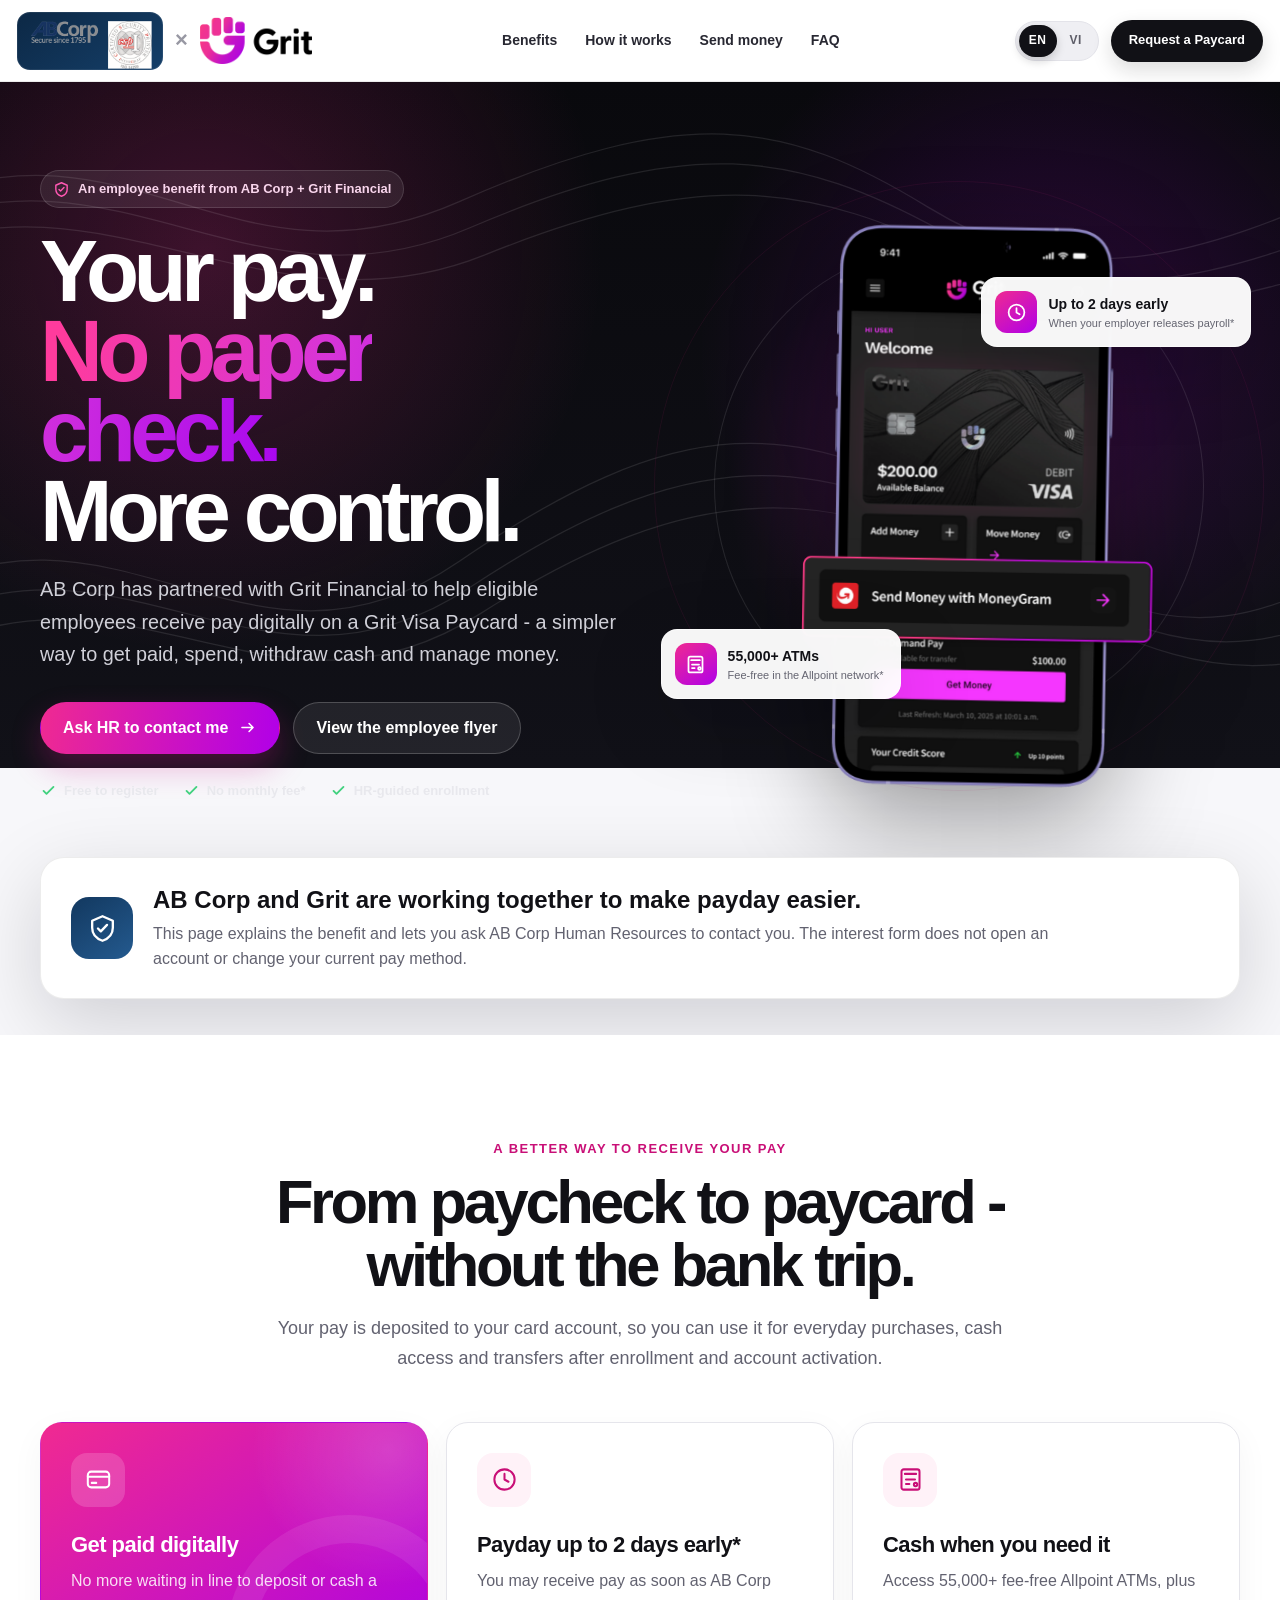
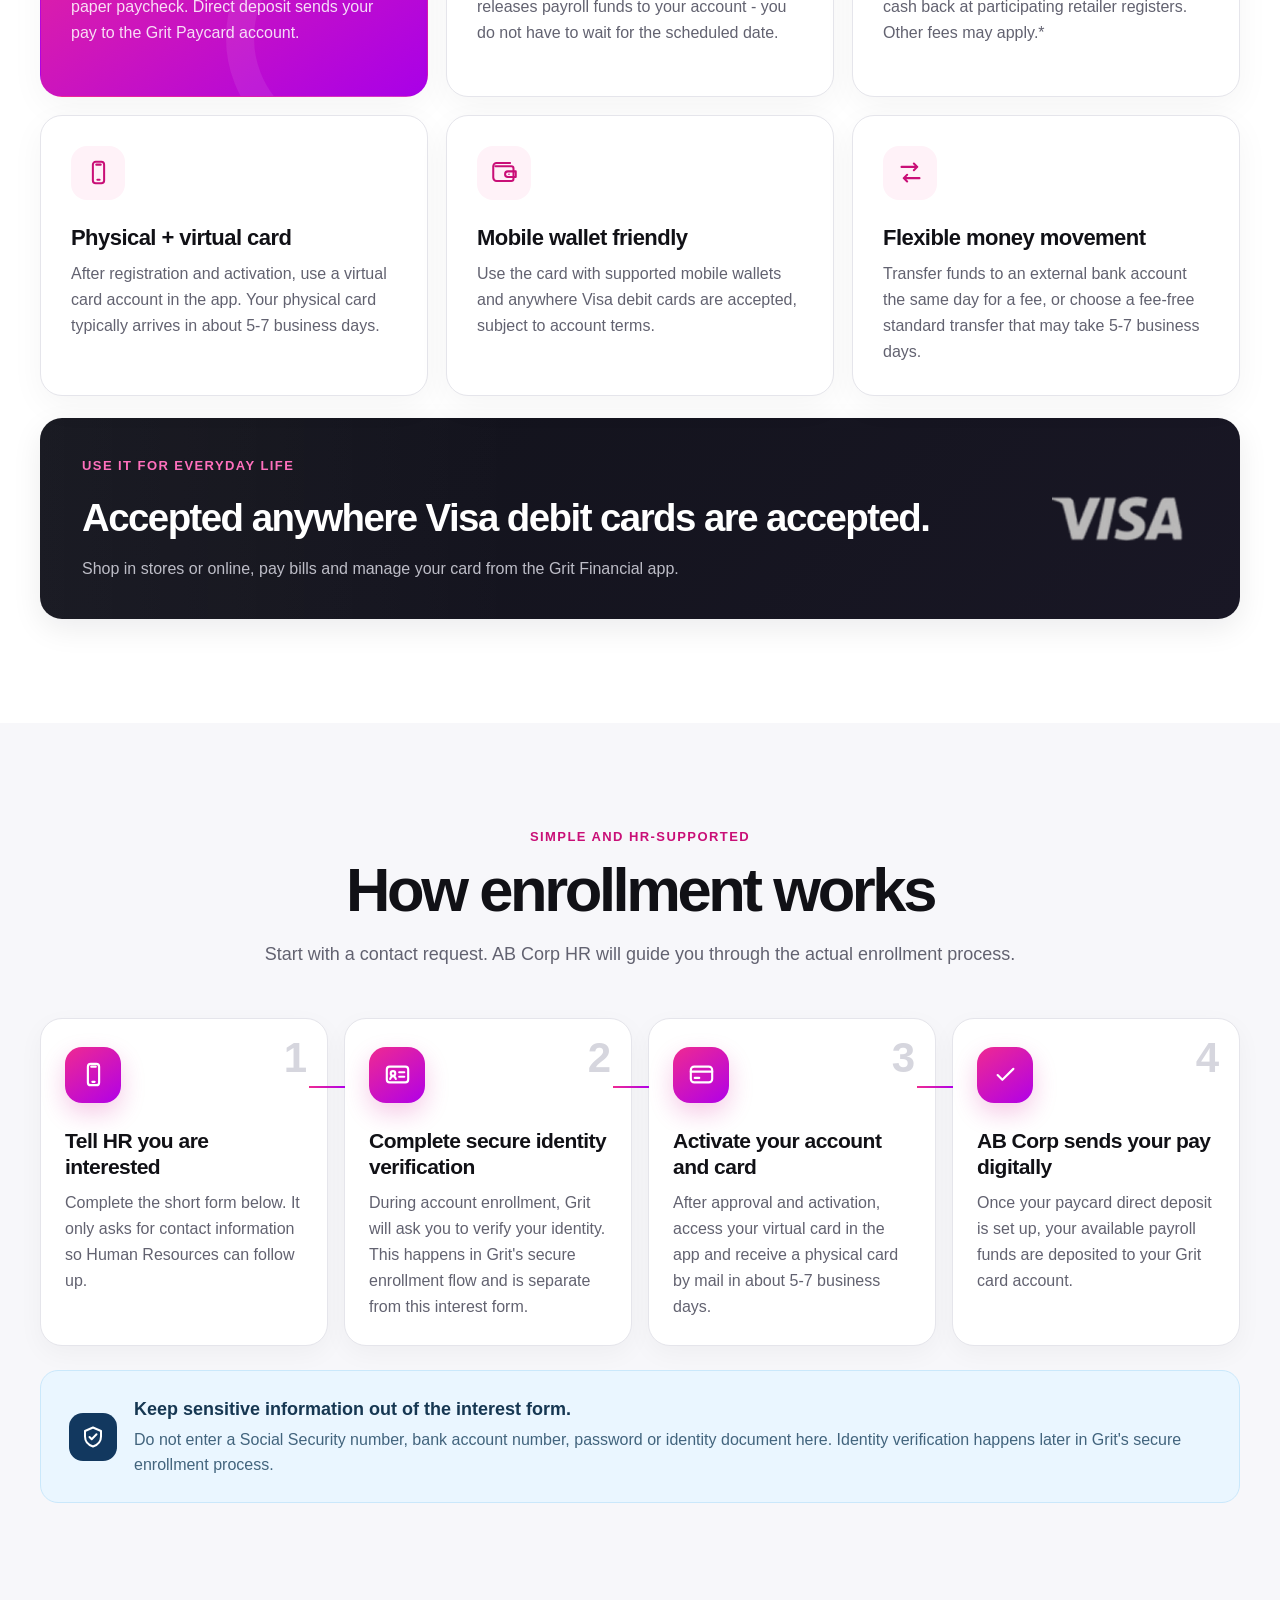
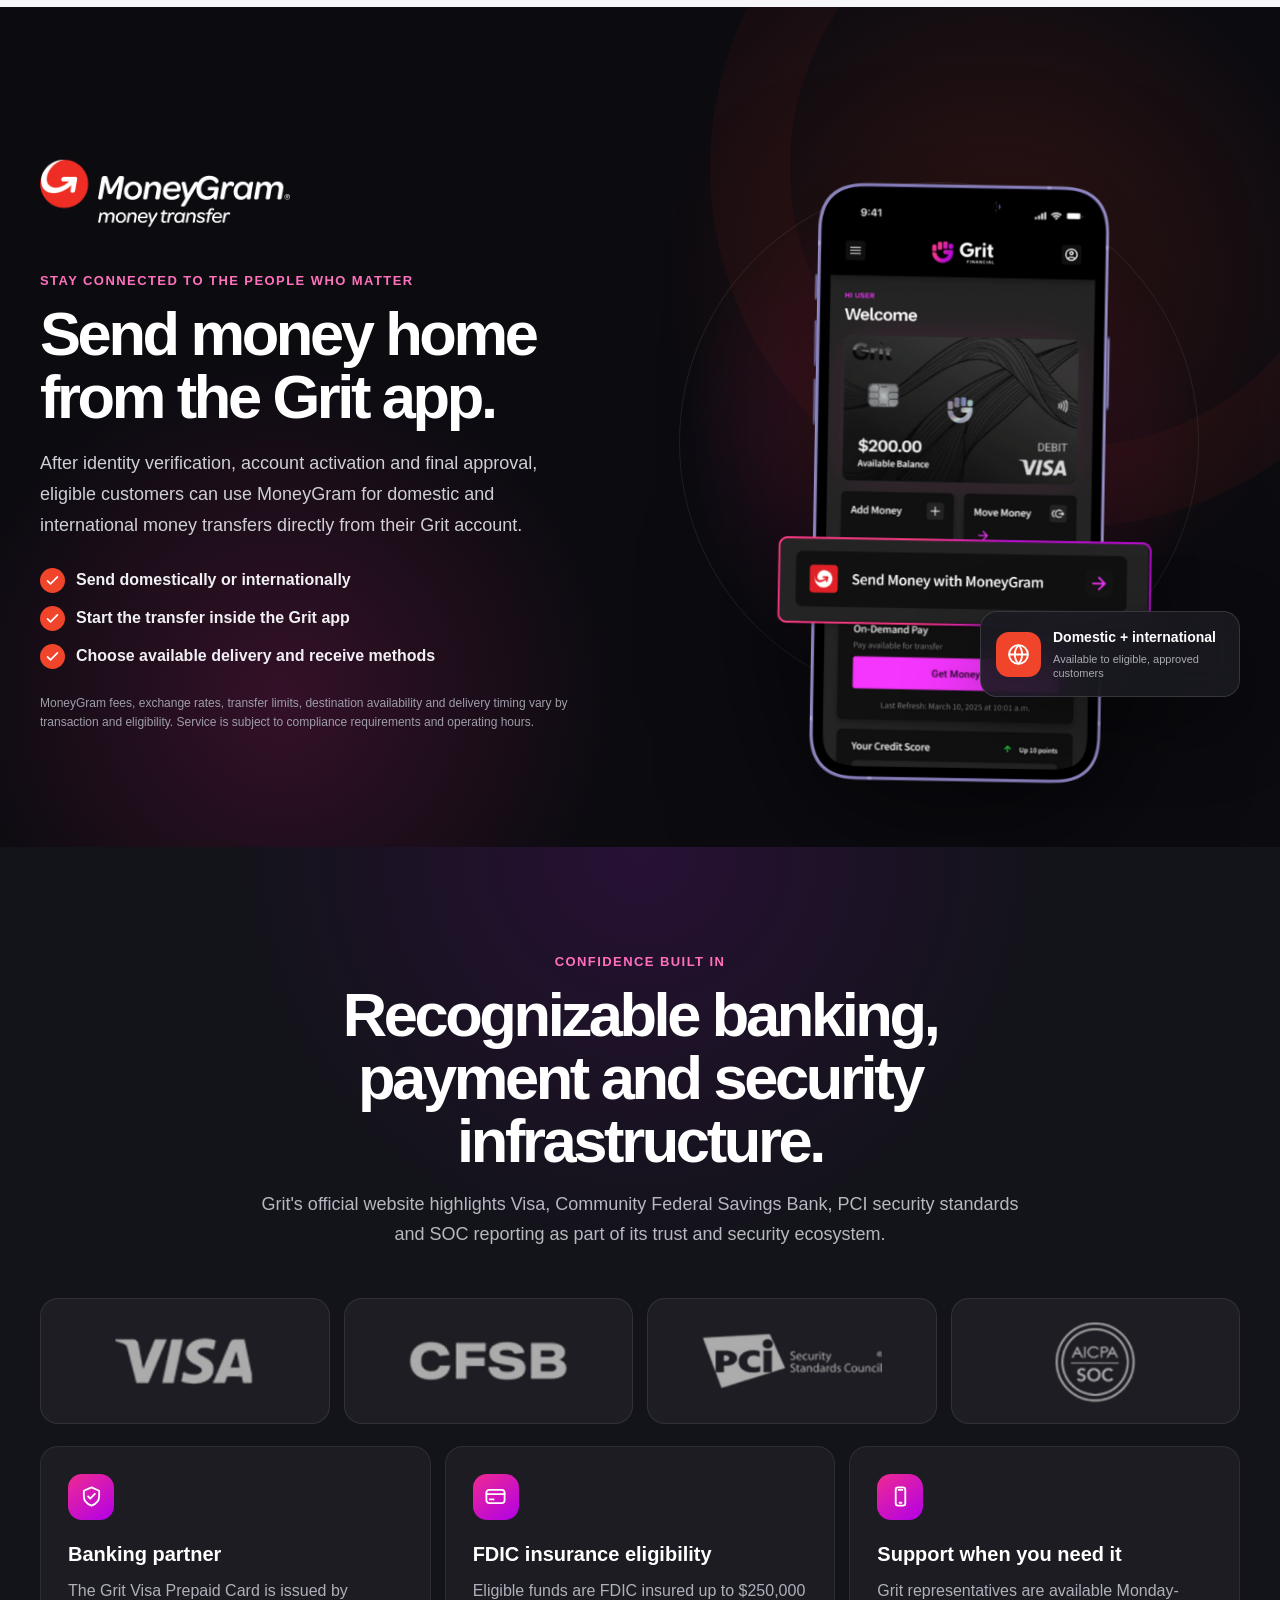
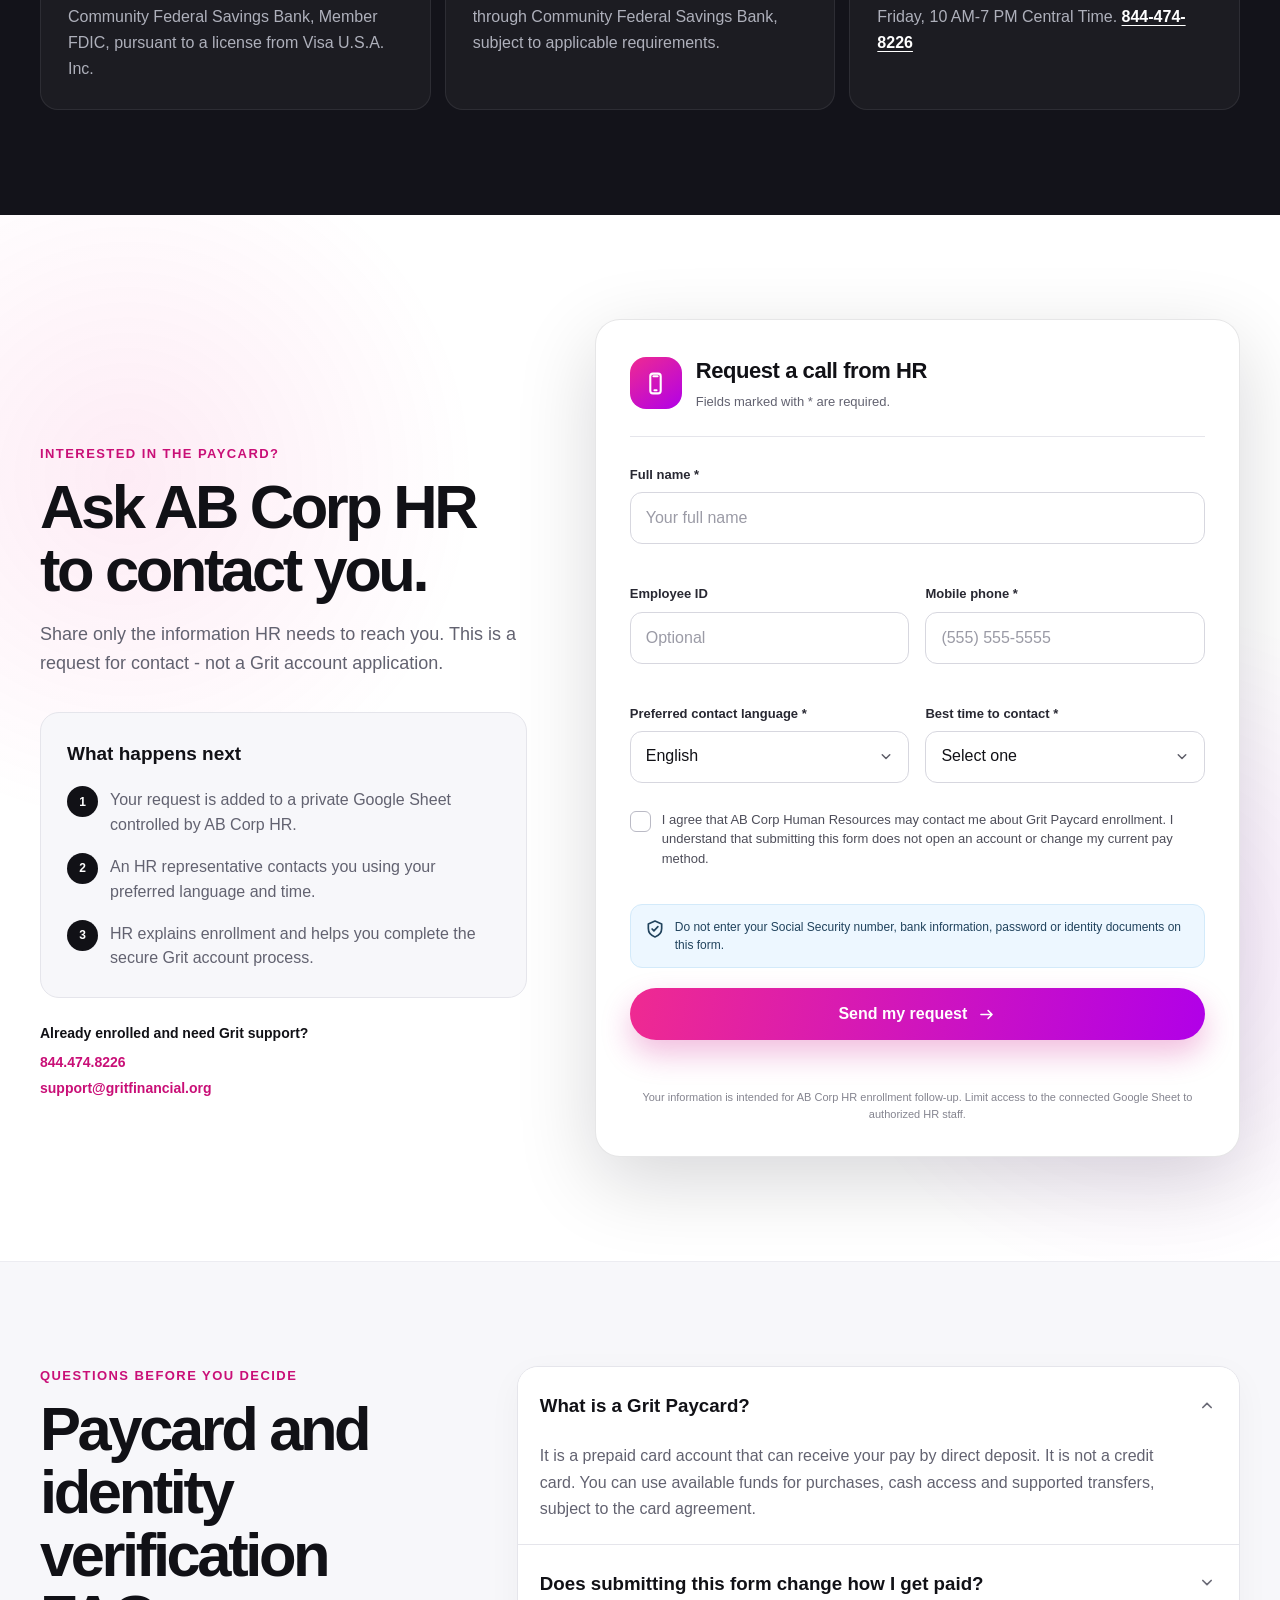
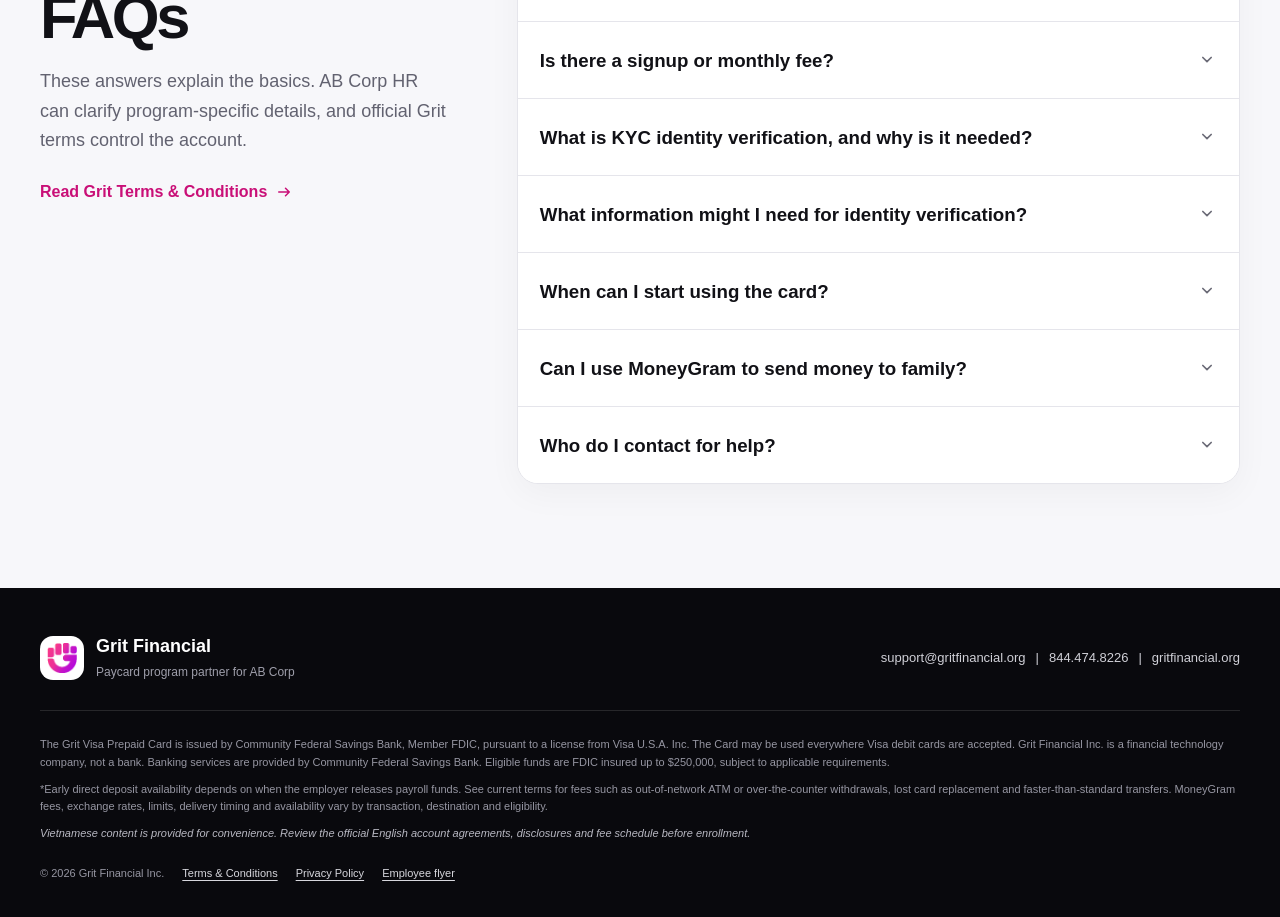
==== commit 8b35d1ef: "Adding AB Corp landing page prototype" ====
--- a/index.html
+++ b/index.html
@@ -1,359 +1,510 @@
-<!DOCTYPE html>
-
+<!doctype html>
 <html lang="en">
 <head>
-<meta charset="utf-8"/>
-<meta content="width=device-width, initial-scale=1.0" name="viewport"/>
-<!-- Basic SEO: replace the description when the portfolio content is finalized. -->
-<meta content="Selected product strategy, research, data, and prototype work from Grit Financial." name="description"/>
-<meta content="#111111" name="theme-color"/>
-<title>Grit Financial | Strategy &amp; Product Portfolio</title>
-<!-- Grit brand favicon supplied with this template. -->
-<link href="assets/Grit_FavIcon.png" rel="icon" type="image/png"/>
-<!-- Grit brand typography: Work Sans for display, Source Sans 3 for body copy. -->
-<link href="https://fonts.googleapis.com" rel="preconnect"/>
-<link crossorigin="" href="https://fonts.gstatic.com" rel="preconnect"/>
-<link href="https://fonts.googleapis.com/css2?family=Source+Sans+3:wght@400;500;600;700&amp;family=Work+Sans:wght@500;600;700;800&amp;display=swap" rel="stylesheet"/>
-<link href="style.css" rel="stylesheet"/>
+  <meta charset="utf-8">
+  <meta name="viewport" content="width=device-width, initial-scale=1">
+  <meta name="robots" content="noindex,nofollow">
+  <meta name="theme-color" content="#0a0a0f">
+  <meta name="description" content="AB Corp employees can learn about the Grit Visa Paycard and ask Human Resources to contact them about enrollment.">
+  <meta property="og:title" content="AB Corp + Grit Paycard">
+  <meta property="og:description" content="Learn how eligible AB Corp employees can receive pay digitally on a Grit Visa Paycard and ask HR for enrollment help.">
+  <meta property="og:type" content="website">
+  <meta property="og:image" content="assets/abcorp-paycard-preview.webp">
+  <title>AB Corp + Grit Paycard</title>
+  <link rel="icon" type="image/png" href="assets/favicon.png">
+  <link rel="preload" as="image" href="assets/app-moneygram-phone.png">
+  <link rel="stylesheet" href="styles.css">
 </head>
 <body>
-<a class="skip-link" href="#main-content">Skip to main content</a>
-<!-- ================================================================
-       SITE HEADER
-       The simplified navigation now points only to the selected-work section.
-       ================================================================ -->
-<header class="site-header" data-header="">
-<div class="container header-inner">
-<a aria-label="Grit Financial home" class="brand" href="#top">
-<img alt="Grit Financial" class="brand-logo" height="72" src="assets/Grit_Logo_RGB.png" width="174"/>
-</a>
-<button aria-controls="primary-navigation" aria-expanded="false" aria-label="Open navigation" class="nav-toggle" data-nav-toggle="" type="button">
-<span aria-hidden="true"></span>
-<span aria-hidden="true"></span>
-<span aria-hidden="true"></span>
-</button>
-<nav aria-label="Primary navigation" class="primary-nav" data-nav="" id="primary-navigation"><a href="#featured-projects">Work</a><a href="bulk-enrollment.html">Bulk Enrollment</a><a href="complaint-classification.html">Complaint Report</a><a href="instant-wage-transfer.html">Instant Transfer</a></nav>
-</div>
-</header>
-<main id="main-content">
-<!-- ================================================================
-         HERO PROJECT
-         To make the button live, replace href="#" and remove the
-         data-placeholder-link attribute.
-         ================================================================ -->
-<section aria-labelledby="hero-title" class="hero" id="top">
-<div aria-hidden="true" class="hero-decoration hero-decoration--one"></div>
-<div aria-hidden="true" class="hero-decoration hero-decoration--two"></div>
-<div class="container hero-grid">
-<div class="hero-copy">
-<p class="eyebrow eyebrow--light">Featured product journey</p>
-<h1 id="hero-title">
-            Bulk enrollment,<br/>
-<span class="gradient-text">from upload to delivery.</span>
-</h1>
-<p class="hero-summary">
-            A chronological view of how an employee batch moves from import and
-            rules-engine validation through Direct Deposit decisions, onboarding,
-            card provisioning, fulfillment, and delivery tracking.
-          </p>
-<div class="hero-actions">
-<a class="button button--accent" href="bulk-enrollment.html">
-              View Project
-              <span aria-hidden="true">&nearrow;</span>
-</a>
-<a class="text-link text-link--light" href="#featured-projects">
-              Explore selected work
-              <span aria-hidden="true">&darr;</span>
-</a>
-</div>
-<dl aria-label="Project details" class="hero-meta">
-<div><dt>Focus</dt><dd>Bulk enrollment workflow</dd></div>
-<div><dt>Scope</dt><dd>Portal + backend</dd></div>
-<div><dt>Journey</dt><dd>7 connected phases</dd></div>
-</dl>
-</div>
-<figure aria-label="Illustrative bulk enrollment process interface" class="hero-visual hero-visual--bulk">
-<div class="browser-frame">
-<div aria-hidden="true" class="browser-bar">
-<span></span><span></span><span></span>
-<div class="browser-address">labs.gritfinancial.org/bulk-enrollment</div>
-</div>
-<div aria-hidden="true" class="bulk-hero-shell">
-<div class="bulk-hero-header">
-<div><span>Bulk enrollment</span><strong>Review employee batch</strong></div>
-<em>Step 3 of 7</em>
-</div>
-<div class="bulk-hero-steps">
-<span class="bulk-hero-step is-complete"><b>1</b><em>Import</em></span>
-<span class="bulk-hero-step is-complete"><b>2</b><em>Validate</em></span>
-<span class="bulk-hero-step is-current"><b>3</b><em>Review</em></span>
-<span class="bulk-hero-step"><b>4</b><em>Direct Deposit</em></span>
-<span class="bulk-hero-step"><b>5</b><em>Submit</em></span>
-<span class="bulk-hero-step"><b>6</b><em>Process</em></span>
-<span class="bulk-hero-step"><b>7</b><em>Track</em></span>
-</div>
-<div class="bulk-hero-content">
-<div class="bulk-hero-table">
-<div class="bulk-hero-table-head"><span>Employee</span><span>Validation</span><span>Card</span></div>
-<div class="bulk-hero-row"><i></i><span></span><b class="is-ready">Ready</b><em>Home</em></div>
-<div class="bulk-hero-row"><i></i><span></span><b class="is-ready">Ready</b><em>Onsite</em></div>
-<div class="bulk-hero-row"><i></i><span></span><b class="is-review">Review</b><em>Office</em></div>
-<div class="bulk-hero-row"><i></i><span></span><b class="is-ready">Ready</b><em>Home</em></div>
-</div>
-<aside class="bulk-hero-summary">
-<span>Batch summary</span>
-<strong>148</strong>
-<p>employees imported</p>
-<dl>
-<div><dt>Ready</dt><dd>142</dd></div>
-<div><dt>Review</dt><dd>6</dd></div>
-</dl>
-<button tabindex="-1" type="button">Continue</button>
-</aside>
-</div>
-</div>
-</div>
-<figcaption>Bulk Enrollment Technical Journey &middot; Featured case study</figcaption>
-</figure>
-</div>
-</section>
-<!-- ================================================================
-         FEATURED PROJECTS — EXACTLY FOUR CARDS
-         Each media block is a CSS placeholder. Swap it for an <img> or
-         <video> element when real case-study imagery is available.
-         ================================================================ -->
-<section aria-labelledby="featured-title" class="section" id="featured-projects">
-<div class="container">
-<div class="section-heading">
-<div>
-<p class="eyebrow">Selected work</p>
-<h2 id="featured-title">Four projects shaping the next operating model.</h2>
-</div>
-<p>
-            Strategy, research, data products, and prototypes built to make complex
-            financial operations easier to understand and act on.
-          </p>
-</div>
-<div class="project-grid">
-<!-- Project card 1 of 4 -->
-<article class="project-card">
-<div aria-hidden="true" class="project-card__media project-card__media--operating">
-<div class="media-label">Operating model</div>
-<div class="operating-map">
-<span class="operating-node operating-node--one"></span>
-<span class="operating-node operating-node--two"></span>
-<span class="operating-node operating-node--three"></span>
-<span class="operating-node operating-node--four"></span>
-<i class="operating-line operating-line--one"></i>
-<i class="operating-line operating-line--two"></i>
-<i class="operating-line operating-line--three"></i>
-</div>
-</div>
-<div class="project-card__body">
-<div class="project-card__meta">
-<span>Strategy</span>
-<span>Service design</span>
-</div>
-<h3>Operating Model Reset</h3>
-<p>
-                A clearer delivery model that shifts client work from reactive execution
-                toward deliberate communication, expectation, and release management.
-              </p>
-<a aria-label="View Operating Model Reset project" class="card-link" data-placeholder-link="" data-project-title="Operating Model Reset" href="#">
-                View project <span aria-hidden="true">&nearrow;</span>
-</a>
-</div>
-</article>
-<!-- Project card 2 of 4 -->
-<article class="project-card">
-<div aria-hidden="true" class="project-card__media project-card__media--classification">
-<div class="media-label">Data product</div>
-<div class="report-window">
-<div class="report-window__top"><span></span><span></span></div>
-<div class="report-window__content">
-<div class="report-stat"><strong>9,253</strong><span>records reviewed</span></div>
-<div class="report-chart">
-<i style="--column: 48%"></i>
-<i style="--column: 68%"></i>
-<i style="--column: 38%"></i>
-<i style="--column: 82%"></i>
-<i style="--column: 60%"></i>
-</div>
-</div>
-</div>
-</div>
-<div class="project-card__body">
-<div class="project-card__meta">
-<span>Analytics</span>
-<span>Compliance</span>
-</div>
-<h3>Complaint Classification Report</h3>
-<p>An interactive complaint classification report with regulatory flags, root-cause analysis, confidence scoring, human-review controls, and audit-ready detail.</p>
-<a aria-label="View Complaint Classification Report project" class="card-link" href="complaint-classification.html">
-                View project <span aria-hidden="true">&nearrow;</span>
-</a>
-</div>
-</article>
-<!-- Project card 3 of 4 -->
-<article class="project-card">
-<div aria-hidden="true" class="project-card__media project-card__media--research">
-<div class="media-label">UX research</div>
-<div class="phone-mockup">
-<div class="phone-speaker"></div>
-<div class="phone-balance"><span>Available now</span><strong>$462.80</strong></div>
-<div class="phone-slider"><i></i></div>
-<div class="phone-value">Transfer <strong>$200</strong></div>
-<div class="phone-button"></div>
-</div>
-<div class="research-note research-note--one">Fee math clarified</div>
-<div class="research-note research-note--two">First-click tested</div>
-</div>
-<div class="project-card__body">
-<div class="project-card__meta">
-<span>Research</span>
-<span>Fintech UX</span>
-</div>
-<h3>Instant Wage Transfer Usability Study</h3>
-<p>
-                A focused evaluation of transfer amount selection, fee visibility, and
-                the moments where users were forced to do math in their heads.
-              </p>
-<a aria-label="View Instant Wage Transfer Usability Study project" class="card-link" href="instant-wage-transfer.html">
-                View project <span aria-hidden="true">&nearrow;</span>
-</a>
-</div>
-</article>
-<!-- Project card 4 of 4 -->
-<article class="project-card">
-<div aria-hidden="true" class="project-card__media project-card__media--portal">
-<div class="media-label">Platform strategy</div>
-<div class="portal-preview">
-<aside class="portal-preview__nav">
-<span class="portal-preview__mark"></span>
-<i class="is-active"></i><i></i><i></i><i></i>
-</aside>
-<div class="portal-preview__main">
-<div class="portal-preview__header"><span></span><i></i></div>
-<div class="portal-preview__metrics"><b></b><b></b><b></b></div>
-<div class="portal-preview__body">
-<div class="portal-preview__chart">
-<span style="--portal-bar:42%"></span>
-<span style="--portal-bar:68%"></span>
-<span style="--portal-bar:54%"></span>
-<span style="--portal-bar:86%"></span>
-<span style="--portal-bar:73%"></span>
-</div>
-<div class="portal-preview__list"><i></i><i></i><i></i><i></i></div>
-</div>
-</div>
-</div>
-</div>
-<div class="project-card__body">
-<div class="project-card__meta"><span>Platform strategy</span><span>Enterprise UX</span></div>
-<h3>Grit B2B Portal Strategy</h3>
-<p>
-                A unified command center for payroll-card and Earned Wage Access
-                operations, designed for complex partner hierarchies and clearer control.
-              </p>
-<a aria-label="View Grit B2B Portal Strategy project" class="card-link" data-placeholder-link="" data-project-title="Grit B2B Portal Strategy" href="#">
-                View project <span aria-hidden="true">&nearrow;</span>
-</a>
-</div>
-</article>
-</div>
-</div>
-</section>
-</main>
-<!-- ================================================================
-       FOOTER
-       Social links marked as placeholders trigger an on-page message rather
-       than sending users to a broken destination.
-       ================================================================ -->
-<footer class="site-footer">
-<div class="container footer-grid">
-<div class="footer-brand">
-<img alt="Grit Financial" height="65" src="assets/Grit_Logo_RGB.png" width="156"/>
-<p>Strategy and product work for modern financial operations.</p>
-</div>
-<div class="footer-nav"><div><h2>Projects</h2><a href="#featured-projects">Selected work</a><a href="bulk-enrollment.html">Bulk Enrollment</a><a href="complaint-classification.html">Complaint Classification</a><a href="instant-wage-transfer.html">Instant Wage Transfer</a></div><div><h2>Grit Financial</h2><a href="https://gritfinancial.org" rel="noopener noreferrer" target="_blank">Company website</a></div></div>
-</div>
-<div class="container footer-bottom">
-<p>&copy; <span data-current-year="">2026</span> Grit Financial. All rights reserved.</p>
-<a href="#top">Back to top <span aria-hidden="true">&uarr;</span></a>
-</div>
-</footer>
-<!-- Accessible status message used by placeholder project links. -->
-<div aria-atomic="true" aria-live="polite" class="toast" data-toast="" role="status"></div>
-<script>
-    /* ==================================================================
-       Minimal interaction layer
-       - Responsive navigation
-       - Placeholder-link helper
-       - Automatic copyright year
-       ================================================================== */
-    (() => {
-      const body = document.body;
-      const navToggle = document.querySelector('[data-nav-toggle]');
-      const nav = document.querySelector('[data-nav]');
-      const header = document.querySelector('[data-header]');
-      const toast = document.querySelector('[data-toast]');
-      const currentYear = document.querySelector('[data-current-year]');
-      let toastTimer;
-
-      const closeNavigation = () => {
-        if (!navToggle || !nav) return;
-        navToggle.setAttribute('aria-expanded', 'false');
-        navToggle.setAttribute('aria-label', 'Open navigation');
-        nav.classList.remove('is-open');
-        body.classList.remove('nav-is-open');
-      };
-
-      if (navToggle && nav) {
-        navToggle.addEventListener('click', () => {
-          const willOpen = navToggle.getAttribute('aria-expanded') !== 'true';
-          navToggle.setAttribute('aria-expanded', String(willOpen));
-          navToggle.setAttribute('aria-label', willOpen ? 'Close navigation' : 'Open navigation');
-          nav.classList.toggle('is-open', willOpen);
-          body.classList.toggle('nav-is-open', willOpen);
-        });
-
-        nav.querySelectorAll('a').forEach((link) => {
-          link.addEventListener('click', closeNavigation);
-        });
-
-        document.addEventListener('keydown', (event) => {
-          if (event.key === 'Escape') closeNavigation();
-        });
-      }
-
-      /* Add a compact shadow after the page begins scrolling. */
-      const updateHeader = () => {
-        if (!header) return;
-        header.classList.toggle('is-scrolled', window.scrollY > 12);
-      };
-      updateHeader();
-      window.addEventListener('scroll', updateHeader, { passive: true });
-
-      /* During template setup, project links show a helpful message instead
-         of navigating to a missing page. Replace href="#" and remove the
-         data-placeholder-link attribute when a real URL is ready. */
-      document.querySelectorAll('[data-placeholder-link]').forEach((link) => {
-        link.addEventListener('click', (event) => {
-          event.preventDefault();
-          const projectTitle = link.dataset.projectTitle || 'this item';
-          if (!toast) return;
-
-          toast.textContent = `Template link: add the live URL for ${projectTitle}.`;
-          toast.classList.add('is-visible');
-          window.clearTimeout(toastTimer);
-          toastTimer = window.setTimeout(() => {
-            toast.classList.remove('is-visible');
-          }, 3200);
-        });
-      });
-
-      if (currentYear) currentYear.textContent = new Date().getFullYear();
-    })();
-  </script>
+  <a class="skip-link" href="#main" data-i18n="a11y.skip">Skip to main content</a>
+
+  <svg class="svg-sprite" aria-hidden="true">
+    <symbol id="icon-card" viewBox="0 0 24 24">
+      <rect x="2.5" y="5" width="19" height="14" rx="3"></rect>
+      <path d="M2.5 9.5h19"></path>
+      <path d="M6 15h4"></path>
+    </symbol>
+    <symbol id="icon-atm" viewBox="0 0 24 24">
+      <rect x="4" y="3" width="16" height="18" rx="2"></rect>
+      <path d="M7 7h10M8 12h8M8 16h3"></path>
+      <circle cx="16.5" cy="16.5" r="1.5"></circle>
+    </symbol>
+    <symbol id="icon-wallet" viewBox="0 0 24 24">
+      <path d="M4 6.5h14a2 2 0 0 1 2 2v9a2 2 0 0 1-2 2H5a3 3 0 0 1-3-3v-10a3 3 0 0 1 3-3h12"></path>
+      <path d="M15 11h7v5h-7a2.5 2.5 0 0 1 0-5Z"></path>
+      <circle cx="16" cy="13.5" r=".7" fill="currentColor" stroke="none"></circle>
+    </symbol>
+    <symbol id="icon-transfer" viewBox="0 0 24 24">
+      <path d="M4 7h14M15 4l3 3-3 3M20 17H6M9 14l-3 3 3 3"></path>
+    </symbol>
+    <symbol id="icon-phone" viewBox="0 0 24 24">
+      <rect x="7" y="2.5" width="10" height="19" rx="2.5"></rect>
+      <path d="M10 5h4M11 18.5h2"></path>
+    </symbol>
+    <symbol id="icon-shield" viewBox="0 0 24 24">
+      <path d="M12 2.5 20 6v5.5c0 5-3.2 8.4-8 10-4.8-1.6-8-5-8-10V6l8-3.5Z"></path>
+      <path d="m8.5 12 2.2 2.2 4.8-5"></path>
+    </symbol>
+    <symbol id="icon-clock" viewBox="0 0 24 24">
+      <circle cx="12" cy="12" r="9"></circle>
+      <path d="M12 7v5l3.5 2"></path>
+    </symbol>
+    <symbol id="icon-id" viewBox="0 0 24 24">
+      <rect x="2.5" y="5" width="19" height="14" rx="2.5"></rect>
+      <circle cx="8" cy="11" r="2"></circle>
+      <path d="M5.5 16c.6-1.7 1.5-2.5 2.5-2.5s1.9.8 2.5 2.5M13.5 10H18M13.5 14H18"></path>
+    </symbol>
+    <symbol id="icon-globe" viewBox="0 0 24 24">
+      <circle cx="12" cy="12" r="9"></circle>
+      <path d="M3 12h18M12 3c2.3 2.4 3.5 5.4 3.5 9s-1.2 6.6-3.5 9c-2.3-2.4-3.5-5.4-3.5-9S9.7 5.4 12 3Z"></path>
+    </symbol>
+    <symbol id="icon-check" viewBox="0 0 24 24">
+      <path d="m5 12.5 4.2 4.2L19 7"></path>
+    </symbol>
+    <symbol id="icon-arrow" viewBox="0 0 24 24">
+      <path d="M5 12h14M14 7l5 5-5 5"></path>
+    </symbol>
+    <symbol id="icon-chevron" viewBox="0 0 24 24">
+      <path d="m7 9 5 5 5-5"></path>
+    </symbol>
+  </svg>
+
+  <header class="site-header" id="top">
+    <div class="header-inner">
+      <a class="brand-lockup" href="#top" aria-label="AB Corp and Grit Financial partnership">
+        <span class="abcorp-mark"><img src="assets/abcorp-logo.png" alt="AB Corp"></span>
+        <span class="brand-x" aria-hidden="true">&times;</span>
+        <img class="grit-mark" src="assets/grit-logo.png" alt="Grit Financial">
+      </a>
+
+      <nav class="desktop-nav" aria-label="Primary navigation">
+        <a href="#benefits" data-i18n="nav.benefits">Benefits</a>
+        <a href="#how-it-works" data-i18n="nav.how">How it works</a>
+        <a href="#moneygram" data-i18n="nav.moneygram">Send money</a>
+        <a href="#faq" data-i18n="nav.faq">FAQ</a>
+      </nav>
+
+      <div class="header-actions">
+        <div class="language-toggle" role="group" aria-label="Choose language">
+          <button type="button" class="language-button is-active" data-language="en" aria-pressed="true">EN</button>
+          <button type="button" class="language-button" data-language="vi" aria-pressed="false">VI</button>
+        </div>
+        <a class="button button-small button-dark header-cta" href="#interest-form" data-i18n="nav.cta">Request a Paycard</a>
+      </div>
+    </div>
+  </header>
+
+  <main id="main">
+    <section class="hero" aria-labelledby="hero-title">
+      <div class="hero-waves" aria-hidden="true">
+        <svg viewBox="0 0 1200 700" preserveAspectRatio="none">
+          <g fill="none" stroke="currentColor" stroke-width="1.2">
+            <path d="M-80 115C120 25 220 210 430 115s305-80 440 5 250 50 410-25"></path>
+            <path d="M-90 140C110 50 235 230 440 140s305-75 445 4 255 48 420-24"></path>
+            <path d="M-100 166C95 75 250 250 454 166s305-70 450 4 260 45 425-22"></path>
+            <path d="M-100 500c210-130 330 100 530-40s320-155 510-20 270 60 420-30"></path>
+            <path d="M-100 530c210-130 340 90 540-45s325-145 520-18 275 58 430-28"></path>
+            <path d="M-100 560c220-130 350 80 550-50s330-135 530-16 280 55 440-25"></path>
+          </g>
+        </svg>
+      </div>
+
+      <div class="container hero-grid">
+        <div class="hero-copy">
+          <div class="eyebrow pill">
+            <svg aria-hidden="true"><use href="#icon-shield"></use></svg>
+            <span data-i18n="hero.eyebrow">An employee benefit from AB Corp + Grit Financial</span>
+          </div>
+          <h1 id="hero-title" data-i18n-html="hero.title">Your pay.<br><span>No paper check.</span><br>More control.</h1>
+          <p class="hero-lede" data-i18n="hero.lede">AB Corp has partnered with Grit Financial to help eligible employees receive pay digitally on a Grit Visa Paycard - a simpler way to get paid, spend, withdraw cash and manage money.</p>
+          <div class="hero-actions">
+            <a class="button button-primary" href="#interest-form">
+              <span data-i18n="hero.cta">Ask HR to contact me</span>
+              <svg aria-hidden="true"><use href="#icon-arrow"></use></svg>
+            </a>
+            <a class="button button-ghost" href="assets/abcorp-grit-paycard-flyer.pdf" target="_blank" rel="noopener" data-i18n="hero.flyer">View the employee flyer</a>
+          </div>
+          <div class="hero-reassurance" aria-label="Paycard highlights">
+            <span><svg aria-hidden="true"><use href="#icon-check"></use></svg><span data-i18n="hero.reassure1">Free to register</span></span>
+            <span><svg aria-hidden="true"><use href="#icon-check"></use></svg><span data-i18n="hero.reassure2">No monthly fee*</span></span>
+            <span><svg aria-hidden="true"><use href="#icon-check"></use></svg><span data-i18n="hero.reassure3">HR-guided enrollment</span></span>
+          </div>
+        </div>
+
+        <div class="hero-visual" aria-label="Grit Financial mobile app and paycard">
+          <div class="hero-orbit orbit-one"></div>
+          <div class="hero-orbit orbit-two"></div>
+          <img class="phone-mock" src="assets/app-moneygram-phone.png" alt="Grit Financial app showing a Visa debit card and MoneyGram transfer access">
+          <div class="floating-proof proof-early">
+            <span class="proof-icon"><svg aria-hidden="true"><use href="#icon-clock"></use></svg></span>
+            <span><strong data-i18n="hero.proof1Title">Up to 2 days early</strong><small data-i18n="hero.proof1Text">When your employer releases payroll*</small></span>
+          </div>
+          <div class="floating-proof proof-atm">
+            <span class="proof-icon"><svg aria-hidden="true"><use href="#icon-atm"></use></svg></span>
+            <span><strong data-i18n="hero.proof2Title">55,000+ ATMs</strong><small data-i18n="hero.proof2Text">Fee-free in the Allpoint network*</small></span>
+          </div>
+        </div>
+      </div>
+
+      <div class="hero-bottom container">
+        <div class="partnership-banner">
+          <div class="partnership-icon"><svg aria-hidden="true"><use href="#icon-shield"></use></svg></div>
+          <div>
+            <strong data-i18n="partnership.title">AB Corp and Grit are working together to make payday easier.</strong>
+            <p data-i18n="partnership.text">This page explains the benefit and lets you ask AB Corp Human Resources to contact you. The interest form does not open an account or change your current pay method.</p>
+          </div>
+        </div>
+      </div>
+    </section>
+
+    <section class="section section-white" id="benefits" aria-labelledby="benefits-title">
+      <div class="container">
+        <div class="section-heading centered narrow">
+          <span class="kicker" data-i18n="benefits.kicker">A better way to receive your pay</span>
+          <h2 id="benefits-title" data-i18n="benefits.title">From paycheck to paycard - without the bank trip.</h2>
+          <p data-i18n="benefits.lede">Your pay is deposited to your card account, so you can use it for everyday purchases, cash access and transfers after enrollment and account activation.</p>
+        </div>
+
+        <div class="feature-grid">
+          <article class="feature-card feature-card-emphasis">
+            <div class="feature-icon"><svg aria-hidden="true"><use href="#icon-card"></use></svg></div>
+            <h3 data-i18n="features.digitalTitle">Get paid digitally</h3>
+            <p data-i18n="features.digitalText">No more waiting in line to deposit or cash a paper paycheck. Direct deposit sends your pay to the Grit Paycard account.</p>
+          </article>
+          <article class="feature-card">
+            <div class="feature-icon"><svg aria-hidden="true"><use href="#icon-clock"></use></svg></div>
+            <h3 data-i18n="features.earlyTitle">Payday up to 2 days early*</h3>
+            <p data-i18n="features.earlyText">You may receive pay as soon as AB Corp releases payroll funds to your account - you do not have to wait for the scheduled date.</p>
+          </article>
+          <article class="feature-card">
+            <div class="feature-icon"><svg aria-hidden="true"><use href="#icon-atm"></use></svg></div>
+            <h3 data-i18n="features.atmTitle">Cash when you need it</h3>
+            <p data-i18n="features.atmText">Access 55,000+ fee-free Allpoint ATMs, plus cash back at participating retailer registers. Other fees may apply.*</p>
+          </article>
+          <article class="feature-card">
+            <div class="feature-icon"><svg aria-hidden="true"><use href="#icon-phone"></use></svg></div>
+            <h3 data-i18n="features.cardsTitle">Physical + virtual card</h3>
+            <p data-i18n="features.cardsText">After registration and activation, use a virtual card account in the app. Your physical card typically arrives in about 5-7 business days.</p>
+          </article>
+          <article class="feature-card">
+            <div class="feature-icon"><svg aria-hidden="true"><use href="#icon-wallet"></use></svg></div>
+            <h3 data-i18n="features.walletTitle">Mobile wallet friendly</h3>
+            <p data-i18n="features.walletText">Use the card with supported mobile wallets and anywhere Visa debit cards are accepted, subject to account terms.</p>
+          </article>
+          <article class="feature-card">
+            <div class="feature-icon"><svg aria-hidden="true"><use href="#icon-transfer"></use></svg></div>
+            <h3 data-i18n="features.transferTitle">Flexible money movement</h3>
+            <p data-i18n="features.transferText">Transfer funds to an external bank account the same day for a fee, or choose a fee-free standard transfer that may take 5-7 business days.</p>
+          </article>
+        </div>
+
+        <div class="visa-band">
+          <div>
+            <span class="kicker kicker-light" data-i18n="visa.kicker">Use it for everyday life</span>
+            <h3 data-i18n="visa.title">Accepted anywhere Visa debit cards are accepted.</h3>
+            <p data-i18n="visa.text">Shop in stores or online, pay bills and manage your card from the Grit Financial app.</p>
+          </div>
+          <img src="assets/visa-logo.png" alt="Visa">
+        </div>
+      </div>
+    </section>
+
+    <section class="section section-soft" id="how-it-works" aria-labelledby="how-title">
+      <div class="container">
+        <div class="section-heading centered narrow">
+          <span class="kicker" data-i18n="how.kicker">Simple and HR-supported</span>
+          <h2 id="how-title" data-i18n="how.title">How enrollment works</h2>
+          <p data-i18n="how.lede">Start with a contact request. AB Corp HR will guide you through the actual enrollment process.</p>
+        </div>
+
+        <ol class="steps-grid">
+          <li class="step-card">
+            <span class="step-number">1</span>
+            <div class="step-icon"><svg aria-hidden="true"><use href="#icon-phone"></use></svg></div>
+            <h3 data-i18n="steps.oneTitle">Tell HR you are interested</h3>
+            <p data-i18n="steps.oneText">Complete the short form below. It only asks for contact information so Human Resources can follow up.</p>
+          </li>
+          <li class="step-card">
+            <span class="step-number">2</span>
+            <div class="step-icon"><svg aria-hidden="true"><use href="#icon-id"></use></svg></div>
+            <h3 data-i18n="steps.twoTitle">Complete secure identity verification</h3>
+            <p data-i18n="steps.twoText">During account enrollment, Grit will ask you to verify your identity. This happens in Grit's secure enrollment flow and is separate from this interest form.</p>
+          </li>
+          <li class="step-card">
+            <span class="step-number">3</span>
+            <div class="step-icon"><svg aria-hidden="true"><use href="#icon-card"></use></svg></div>
+            <h3 data-i18n="steps.threeTitle">Activate your account and card</h3>
+            <p data-i18n="steps.threeText">After approval and activation, access your virtual card in the app and receive a physical card by mail in about 5-7 business days.</p>
+          </li>
+          <li class="step-card">
+            <span class="step-number">4</span>
+            <div class="step-icon"><svg aria-hidden="true"><use href="#icon-check"></use></svg></div>
+            <h3 data-i18n="steps.fourTitle">AB Corp sends your pay digitally</h3>
+            <p data-i18n="steps.fourText">Once your paycard direct deposit is set up, your available payroll funds are deposited to your Grit card account.</p>
+          </li>
+        </ol>
+
+        <div class="privacy-callout">
+          <div class="privacy-callout-icon"><svg aria-hidden="true"><use href="#icon-shield"></use></svg></div>
+          <div>
+            <strong data-i18n="privacy.title">Keep sensitive information out of the interest form.</strong>
+            <p data-i18n="privacy.text">Do not enter a Social Security number, bank account number, password or identity document here. Identity verification happens later in Grit's secure enrollment process.</p>
+          </div>
+        </div>
+      </div>
+    </section>
+
+    <section class="moneygram-section" id="moneygram" aria-labelledby="moneygram-title">
+      <div class="container moneygram-grid">
+        <div class="moneygram-copy">
+          <img class="moneygram-logo" src="assets/moneygram-logo.png" alt="MoneyGram money transfer">
+          <span class="kicker kicker-light" data-i18n="moneygram.kicker">Stay connected to the people who matter</span>
+          <h2 id="moneygram-title" data-i18n="moneygram.title">Send money home from the Grit app.</h2>
+          <p class="moneygram-lede" data-i18n="moneygram.lede">After identity verification, account activation and final approval, eligible customers can use MoneyGram for domestic and international money transfers directly from their Grit account.</p>
+          <ul class="check-list">
+            <li><svg aria-hidden="true"><use href="#icon-check"></use></svg><span data-i18n="moneygram.point1">Send domestically or internationally</span></li>
+            <li><svg aria-hidden="true"><use href="#icon-check"></use></svg><span data-i18n="moneygram.point2">Start the transfer inside the Grit app</span></li>
+            <li><svg aria-hidden="true"><use href="#icon-check"></use></svg><span data-i18n="moneygram.point3">Choose available delivery and receive methods</span></li>
+          </ul>
+          <p class="fine-print moneygram-fine" data-i18n="moneygram.disclaimer">MoneyGram fees, exchange rates, transfer limits, destination availability and delivery timing vary by transaction and eligibility. Service is subject to compliance requirements and operating hours.</p>
+        </div>
+        <div class="moneygram-visual">
+          <div class="moneygram-halo"></div>
+          <img src="assets/app-moneygram-phone.png" alt="Grit app screen with MoneyGram transfer access">
+          <div class="moneygram-badge">
+            <svg aria-hidden="true"><use href="#icon-globe"></use></svg>
+            <span><strong data-i18n="moneygram.badgeTitle">Domestic + international</strong><small data-i18n="moneygram.badgeText">Available to eligible, approved customers</small></span>
+          </div>
+        </div>
+      </div>
+    </section>
+
+    <section class="trust-section" aria-labelledby="trust-title">
+      <div class="container">
+        <div class="section-heading centered narrow section-heading-dark">
+          <span class="kicker kicker-light" data-i18n="trust.kicker">Confidence built in</span>
+          <h2 id="trust-title" data-i18n="trust.title">Recognizable banking, payment and security infrastructure.</h2>
+          <p data-i18n="trust.lede">Grit's official website highlights Visa, Community Federal Savings Bank, PCI security standards and SOC reporting as part of its trust and security ecosystem.</p>
+        </div>
+
+        <div class="logo-wall" aria-label="Grit trust ecosystem logos">
+          <div class="logo-tile"><img src="assets/visa-logo.png" alt="Visa"></div>
+          <div class="logo-tile"><img src="assets/cfsb-logo.png" alt="Community Federal Savings Bank"></div>
+          <div class="logo-tile"><img src="assets/pci-logo.png" alt="PCI Security Standards Council"></div>
+          <div class="logo-tile logo-tile-square"><img src="assets/soc-logo.png" alt="AICPA SOC"></div>
+        </div>
+
+        <div class="trust-facts">
+          <article>
+            <div class="trust-fact-icon"><svg aria-hidden="true"><use href="#icon-shield"></use></svg></div>
+            <h3 data-i18n="trust.fact1Title">Banking partner</h3>
+            <p data-i18n="trust.fact1Text">The Grit Visa Prepaid Card is issued by Community Federal Savings Bank, Member FDIC, pursuant to a license from Visa U.S.A. Inc.</p>
+          </article>
+          <article>
+            <div class="trust-fact-icon"><svg aria-hidden="true"><use href="#icon-card"></use></svg></div>
+            <h3 data-i18n="trust.fact2Title">FDIC insurance eligibility</h3>
+            <p data-i18n="trust.fact2Text">Eligible funds are FDIC insured up to $250,000 through Community Federal Savings Bank, subject to applicable requirements.</p>
+          </article>
+          <article>
+            <div class="trust-fact-icon"><svg aria-hidden="true"><use href="#icon-phone"></use></svg></div>
+            <h3 data-i18n="trust.fact3Title">Support when you need it</h3>
+            <p><span data-i18n="trust.fact3Text">Grit representatives are available Monday-Friday, 10 AM-7 PM Central Time.</span> <a href="tel:+18444748226">844-474-8226</a></p>
+          </article>
+        </div>
+      </div>
+    </section>
+
+    <section class="section form-section" id="interest-form" aria-labelledby="form-title">
+      <div class="container form-layout">
+        <div class="form-intro">
+          <span class="kicker" data-i18n="form.kicker">Interested in the paycard?</span>
+          <h2 id="form-title" data-i18n="form.title">Ask AB Corp HR to contact you.</h2>
+          <p class="form-lede" data-i18n="form.lede">Share only the information HR needs to reach you. This is a request for contact - not a Grit account application.</p>
+
+          <div class="what-next-card">
+            <h3 data-i18n="form.nextTitle">What happens next</h3>
+            <ol>
+              <li><span>1</span><p data-i18n="form.next1">Your request is added to a private Google Sheet controlled by AB Corp HR.</p></li>
+              <li><span>2</span><p data-i18n="form.next2">An HR representative contacts you using your preferred language and time.</p></li>
+              <li><span>3</span><p data-i18n="form.next3">HR explains enrollment and helps you complete the secure Grit account process.</p></li>
+            </ol>
+          </div>
+
+          <div class="contact-mini">
+            <strong data-i18n="form.helpTitle">Already enrolled and need Grit support?</strong>
+            <a href="tel:+18444748226">844.474.8226</a>
+            <a href="mailto:support@gritfinancial.org">support@gritfinancial.org</a>
+          </div>
+        </div>
+
+        <div class="form-card">
+          <form id="paycard-interest-form" novalidate>
+            <div class="form-card-head">
+              <span class="form-icon"><svg aria-hidden="true"><use href="#icon-phone"></use></svg></span>
+              <div>
+                <h3 data-i18n="form.cardTitle">Request a call from HR</h3>
+                <p data-i18n="form.cardText">Fields marked with * are required.</p>
+              </div>
+            </div>
+
+            <div class="form-grid">
+              <div class="field field-full">
+                <label for="full-name" data-i18n="form.fullName">Full name *</label>
+                <input id="full-name" name="fullName" type="text" autocomplete="name" required maxlength="120" data-i18n-placeholder="form.fullNamePlaceholder" placeholder="Your full name">
+                <span class="field-error" data-error-for="full-name"></span>
+              </div>
+
+              <div class="field">
+                <label for="employee-id" data-i18n="form.employeeId">Employee ID</label>
+                <input id="employee-id" name="employeeId" type="text" autocomplete="off" maxlength="40" data-i18n-placeholder="form.employeeIdPlaceholder" placeholder="Optional">
+              </div>
+
+              <div class="field">
+                <label for="mobile-phone" data-i18n="form.phone">Mobile phone *</label>
+                <input id="mobile-phone" name="mobilePhone" type="tel" autocomplete="tel" inputmode="tel" required maxlength="25" data-i18n-placeholder="form.phonePlaceholder" placeholder="(555) 555-5555">
+                <span class="field-error" data-error-for="mobile-phone"></span>
+              </div>
+
+              <div class="field">
+                <label for="preferred-language" data-i18n="form.language">Preferred contact language *</label>
+                <select id="preferred-language" name="preferredLanguage" required>
+                  <option value="" data-i18n="form.select">Select one</option>
+                  <option value="English" data-i18n="form.english">English</option>
+                  <option value="Vietnamese" data-i18n="form.vietnamese">Vietnamese</option>
+                </select>
+                <span class="field-error" data-error-for="preferred-language"></span>
+              </div>
+
+              <div class="field">
+                <label for="best-time" data-i18n="form.time">Best time to contact *</label>
+                <select id="best-time" name="bestTime" required>
+                  <option value="" data-i18n="form.select">Select one</option>
+                  <option value="Morning" data-i18n="form.morning">Morning</option>
+                  <option value="Afternoon" data-i18n="form.afternoon">Afternoon</option>
+                  <option value="Evening" data-i18n="form.evening">Evening</option>
+                </select>
+                <span class="field-error" data-error-for="best-time"></span>
+              </div>
+            </div>
+
+            <div class="honeypot" aria-hidden="true">
+              <label for="website">Website</label>
+              <input id="website" name="website" type="text" tabindex="-1" autocomplete="off">
+            </div>
+
+            <label class="consent-row" for="contact-consent">
+              <input id="contact-consent" name="contactConsent" type="checkbox" value="Yes" required>
+              <span class="custom-checkbox"><svg aria-hidden="true"><use href="#icon-check"></use></svg></span>
+              <span data-i18n="form.consent">I agree that AB Corp Human Resources may contact me about Grit Paycard enrollment. I understand that submitting this form does not open an account or change my current pay method.</span>
+            </label>
+            <span class="field-error consent-error" data-error-for="contact-consent"></span>
+
+            <div class="sensitive-warning">
+              <svg aria-hidden="true"><use href="#icon-shield"></use></svg>
+              <p data-i18n="form.warning">Do not enter your Social Security number, bank information, password or identity documents on this form.</p>
+            </div>
+
+            <button class="button button-primary form-submit" type="submit">
+              <span class="submit-label" data-i18n="form.submit">Send my request</span>
+              <span class="submit-spinner" aria-hidden="true"></span>
+              <svg class="submit-arrow" aria-hidden="true"><use href="#icon-arrow"></use></svg>
+            </button>
+
+            <div class="form-status" id="form-status" role="status" aria-live="polite"></div>
+            <p class="form-privacy" data-i18n="form.privacy">Your information is intended for AB Corp HR enrollment follow-up. Limit access to the connected Google Sheet to authorized HR staff.</p>
+            <iframe id="paycard-submit-frame" name="paycard-submit-frame" class="submission-frame" title="Form submission response" aria-hidden="true"></iframe>
+          </form>
+        </div>
+      </div>
+    </section>
+
+    <section class="section section-soft faq-section" id="faq" aria-labelledby="faq-title">
+      <div class="container faq-layout">
+        <div class="faq-intro">
+          <span class="kicker" data-i18n="faq.kicker">Questions before you decide</span>
+          <h2 id="faq-title" data-i18n="faq.title">Paycard and identity verification FAQs</h2>
+          <p data-i18n="faq.lede">These answers explain the basics. AB Corp HR can clarify program-specific details, and official Grit terms control the account.</p>
+          <a class="text-link" href="https://gritfinancial.org/terms-and-conditions/" target="_blank" rel="noopener">
+            <span data-i18n="faq.terms">Read Grit Terms &amp; Conditions</span>
+            <svg aria-hidden="true"><use href="#icon-arrow"></use></svg>
+          </a>
+        </div>
+
+        <div class="accordion" data-accordion>
+          <div class="accordion-item">
+            <h3><button type="button" aria-expanded="true" aria-controls="faq-panel-1" id="faq-button-1"><span data-i18n="faq.q1">What is a Grit Paycard?</span><svg aria-hidden="true"><use href="#icon-chevron"></use></svg></button></h3>
+            <div class="accordion-panel" id="faq-panel-1" role="region" aria-labelledby="faq-button-1"><p data-i18n="faq.a1">It is a prepaid card account that can receive your pay by direct deposit. It is not a credit card. You can use available funds for purchases, cash access and supported transfers, subject to the card agreement.</p></div>
+          </div>
+          <div class="accordion-item">
+            <h3><button type="button" aria-expanded="false" aria-controls="faq-panel-2" id="faq-button-2"><span data-i18n="faq.q2">Does submitting this form change how I get paid?</span><svg aria-hidden="true"><use href="#icon-chevron"></use></svg></button></h3>
+            <div class="accordion-panel" id="faq-panel-2" role="region" aria-labelledby="faq-button-2" hidden><p data-i18n="faq.a2">No. This form only asks AB Corp HR to contact you. Your pay method changes only after you complete enrollment and any required payroll authorization with HR.</p></div>
+          </div>
+          <div class="accordion-item">
+            <h3><button type="button" aria-expanded="false" aria-controls="faq-panel-3" id="faq-button-3"><span data-i18n="faq.q3">Is there a signup or monthly fee?</span><svg aria-hidden="true"><use href="#icon-chevron"></use></svg></button></h3>
+            <div class="accordion-panel" id="faq-panel-3" role="region" aria-labelledby="faq-button-3" hidden><p data-i18n="faq.a3">Registration is free and the flyer states there is no subscription or monthly fee. Other fees can apply, including certain out-of-network ATM, over-the-counter, replacement card or faster transfer fees. Review the current fee schedule and terms.</p></div>
+          </div>
+          <div class="accordion-item">
+            <h3><button type="button" aria-expanded="false" aria-controls="faq-panel-4" id="faq-button-4"><span data-i18n="faq.q4">What is KYC identity verification, and why is it needed?</span><svg aria-hidden="true"><use href="#icon-chevron"></use></svg></button></h3>
+            <div class="accordion-panel" id="faq-panel-4" role="region" aria-labelledby="faq-button-4" hidden><p data-i18n="faq.a4">Grit uses an online identity-verification process to help confirm customer identity and protect against fraud. The supplied employee flyer states that identity verification and final approval are required for full account features. Verification happens during secure Grit enrollment, not on this interest form.</p></div>
+          </div>
+          <div class="accordion-item">
+            <h3><button type="button" aria-expanded="false" aria-controls="faq-panel-5" id="faq-button-5"><span data-i18n="faq.q5">What information might I need for identity verification?</span><svg aria-hidden="true"><use href="#icon-chevron"></use></svg></button></h3>
+            <div class="accordion-panel" id="faq-panel-5" role="region" aria-labelledby="faq-button-5" hidden><p data-i18n="faq.a5">The supplied employee flyer does not list the exact information or documents required. Follow the instructions in Grit's secure enrollment flow or ask AB Corp HR. Do not send identity documents or other sensitive information through this contact form.</p></div>
+          </div>
+          <div class="accordion-item">
+            <h3><button type="button" aria-expanded="false" aria-controls="faq-panel-6" id="faq-button-6"><span data-i18n="faq.q6">When can I start using the card?</span><svg aria-hidden="true"><use href="#icon-chevron"></use></svg></button></h3>
+            <div class="accordion-panel" id="faq-panel-6" role="region" aria-labelledby="faq-button-6" hidden><p data-i18n="faq.a6">After account registration, approval and activation, the flyer states that a virtual card account is available in the Grit app. A physical card is expected by mail in about 5-7 business days.</p></div>
+          </div>
+          <div class="accordion-item">
+            <h3><button type="button" aria-expanded="false" aria-controls="faq-panel-7" id="faq-button-7"><span data-i18n="faq.q7">Can I use MoneyGram to send money to family?</span><svg aria-hidden="true"><use href="#icon-chevron"></use></svg></button></h3>
+            <div class="accordion-panel" id="faq-panel-7" role="region" aria-labelledby="faq-button-7" hidden><p data-i18n="faq.a7">Eligible customers can access domestic and international MoneyGram transfers after identity verification, account activation and final approval. Fees, exchange rates, limits, destination availability and transfer timing vary.</p></div>
+          </div>
+          <div class="accordion-item">
+            <h3><button type="button" aria-expanded="false" aria-controls="faq-panel-8" id="faq-button-8"><span data-i18n="faq.q8">Who do I contact for help?</span><svg aria-hidden="true"><use href="#icon-chevron"></use></svg></button></h3>
+            <div class="accordion-panel" id="faq-panel-8" role="region" aria-labelledby="faq-button-8" hidden><p data-i18n-html="faq.a8">Contact AB Corp Human Resources for enrollment help. For Grit card or app support, call <a href="tel:+18444748226">844-474-8226</a> and press 0, Monday-Friday, 10 AM-7 PM Central Time, or email <a href="mailto:support@gritfinancial.org">support@gritfinancial.org</a>.</p></div>
+          </div>
+        </div>
+      </div>
+    </section>
+  </main>
+
+  <footer class="site-footer">
+    <div class="container footer-top">
+      <div class="footer-brand">
+        <span class="footer-grit-icon"><img src="assets/favicon.png" alt=""></span>
+        <div><strong>Grit Financial</strong><small data-i18n="footer.partner">Paycard program partner for AB Corp</small></div>
+      </div>
+      <div class="footer-contact">
+        <a href="mailto:support@gritfinancial.org">support@gritfinancial.org</a>
+        <span aria-hidden="true">|</span>
+        <a href="tel:+18444748226">844.474.8226</a>
+        <span aria-hidden="true">|</span>
+        <a href="https://gritfinancial.org/" target="_blank" rel="noopener">gritfinancial.org</a>
+      </div>
+    </div>
+
+    <div class="container footer-legal">
+      <p data-i18n="footer.legal1">The Grit Visa Prepaid Card is issued by Community Federal Savings Bank, Member FDIC, pursuant to a license from Visa U.S.A. Inc. The Card may be used everywhere Visa debit cards are accepted. Grit Financial Inc. is a financial technology company, not a bank. Banking services are provided by Community Federal Savings Bank. Eligible funds are FDIC insured up to $250,000, subject to applicable requirements.</p>
+      <p data-i18n="footer.legal2">*Early direct deposit availability depends on when the employer releases payroll funds. See current terms for fees such as out-of-network ATM or over-the-counter withdrawals, lost card replacement and faster-than-standard transfers. MoneyGram fees, exchange rates, limits, delivery timing and availability vary by transaction, destination and eligibility.</p>
+      <p class="translation-note" data-i18n="footer.translation">Vietnamese content is provided for convenience. Review the official English account agreements, disclosures and fee schedule before enrollment.</p>
+      <div class="footer-links">
+        <span>&copy; 2026 Grit Financial Inc.</span>
+        <a href="https://gritfinancial.org/terms-and-conditions/" target="_blank" rel="noopener" data-i18n="footer.terms">Terms &amp; Conditions</a>
+        <a href="https://gritfinancial.org/privacy-policy-v2/" target="_blank" rel="noopener" data-i18n="footer.privacy">Privacy Policy</a>
+        <a href="assets/abcorp-grit-paycard-flyer.pdf" target="_blank" rel="noopener" data-i18n="footer.flyer">Employee flyer</a>
+      </div>
+    </div>
+  </footer>
+
+  <div class="mobile-cta" aria-label="Request a Paycard">
+    <a class="button button-primary" href="#interest-form"><span data-i18n="nav.cta">Request a Paycard</span><svg aria-hidden="true"><use href="#icon-arrow"></use></svg></a>
+  </div>
+
+  <noscript>
+    <div class="noscript-message">JavaScript is required for the language toggle and form submission. Please contact AB Corp Human Resources directly.</div>
+  </noscript>
+
+  <script src="config.js"></script>
+  <script src="script.js"></script>
 </body>
 </html>
--- a/styles.css
+++ b/styles.css
@@ -0,0 +1,2295 @@
+:root {
+  --ink: #111116;
+  --ink-soft: #282832;
+  --muted: #626270;
+  --line: #e5e5eb;
+  --surface: #ffffff;
+  --surface-soft: #f7f7fa;
+  --surface-pink: #fff2f8;
+  --magenta: #ef2a91;
+  --magenta-dark: #c90f77;
+  --purple: #b100e8;
+  --purple-dark: #7c00b0;
+  --navy: #12385f;
+  --success: #149a55;
+  --danger: #b42318;
+  --moneygram: #f0442b;
+  --shadow-sm: 0 10px 30px rgba(16, 16, 24, 0.08);
+  --shadow-md: 0 24px 80px rgba(9, 8, 18, 0.16);
+  --shadow-dark: 0 28px 80px rgba(0, 0, 0, 0.3);
+  --radius-sm: 14px;
+  --radius-md: 22px;
+  --radius-lg: 34px;
+  --container: 1200px;
+}
+
+* {
+  box-sizing: border-box;
+}
+
+html {
+  scroll-behavior: smooth;
+  scroll-padding-top: 92px;
+}
+
+body {
+  margin: 0;
+  color: var(--ink);
+  background: var(--surface);
+  font-family: Inter, ui-sans-serif, -apple-system, BlinkMacSystemFont, "Segoe UI", Roboto, "Helvetica Neue", Arial, "Noto Sans", "Liberation Sans", sans-serif;
+  font-size: 16px;
+  line-height: 1.55;
+  -webkit-font-smoothing: antialiased;
+  text-rendering: optimizeLegibility;
+}
+
+img,
+svg {
+  display: block;
+  max-width: 100%;
+}
+
+a {
+  color: inherit;
+  text-decoration: none;
+}
+
+button,
+input,
+select {
+  font: inherit;
+}
+
+button,
+a {
+  -webkit-tap-highlight-color: transparent;
+}
+
+button:focus-visible,
+a:focus-visible,
+input:focus-visible,
+select:focus-visible {
+  outline: 3px solid rgba(239, 42, 145, 0.32);
+  outline-offset: 3px;
+}
+
+::selection {
+  color: #fff;
+  background: var(--magenta-dark);
+}
+
+.svg-sprite {
+  position: absolute;
+  width: 0;
+  height: 0;
+  overflow: hidden;
+}
+
+.container {
+  width: min(calc(100% - 40px), var(--container));
+  margin-inline: auto;
+}
+
+.skip-link {
+  position: fixed;
+  z-index: 9999;
+  top: 12px;
+  left: 12px;
+  padding: 10px 14px;
+  color: #fff;
+  background: var(--ink);
+  border-radius: 8px;
+  transform: translateY(-160%);
+  transition: transform 0.2s ease;
+}
+
+.skip-link:focus {
+  transform: translateY(0);
+}
+
+.site-header {
+  position: sticky;
+  z-index: 1000;
+  top: 0;
+  height: 82px;
+  background: rgba(255, 255, 255, 0.95);
+  border-bottom: 1px solid rgba(17, 17, 22, 0.08);
+  backdrop-filter: blur(18px);
+  -webkit-backdrop-filter: blur(18px);
+}
+
+.header-inner {
+  width: min(calc(100% - 34px), 1320px);
+  height: 100%;
+  margin-inline: auto;
+  display: flex;
+  align-items: center;
+  justify-content: space-between;
+  gap: 24px;
+}
+
+.brand-lockup {
+  min-width: 310px;
+  display: flex;
+  align-items: center;
+  gap: 12px;
+}
+
+.abcorp-mark {
+  width: 146px;
+  height: 58px;
+  padding: 7px 10px;
+  display: grid;
+  place-items: center;
+  overflow: hidden;
+  background: linear-gradient(145deg, #0c2845, #153f69);
+  border-radius: 13px;
+  box-shadow: inset 0 0 0 1px rgba(255,255,255,0.08);
+}
+
+.abcorp-mark img {
+  width: 100%;
+  max-height: 50px;
+  object-fit: contain;
+}
+
+.brand-x {
+  color: #9898a3;
+  font-size: 22px;
+  font-weight: 600;
+}
+
+.grit-mark {
+  width: 112px;
+  height: auto;
+  object-fit: contain;
+}
+
+.desktop-nav {
+  display: flex;
+  align-items: center;
+  gap: 28px;
+}
+
+.desktop-nav a {
+  position: relative;
+  color: var(--ink-soft);
+  font-size: 14px;
+  font-weight: 720;
+  white-space: nowrap;
+}
+
+.desktop-nav a::after {
+  position: absolute;
+  right: 0;
+  bottom: -7px;
+  left: 0;
+  height: 2px;
+  content: "";
+  background: linear-gradient(90deg, var(--magenta), var(--purple));
+  transform: scaleX(0);
+  transform-origin: right;
+  transition: transform 0.2s ease;
+}
+
+.desktop-nav a:hover::after,
+.desktop-nav a:focus-visible::after {
+  transform: scaleX(1);
+  transform-origin: left;
+}
+
+.header-actions {
+  display: flex;
+  align-items: center;
+  gap: 12px;
+}
+
+.language-toggle {
+  display: inline-flex;
+  align-items: center;
+  padding: 3px;
+  background: #efeff3;
+  border: 1px solid #e3e3e9;
+  border-radius: 999px;
+}
+
+.language-button {
+  min-width: 38px;
+  height: 32px;
+  padding: 0 10px;
+  color: #5d5d68;
+  background: transparent;
+  border: 0;
+  border-radius: 999px;
+  cursor: pointer;
+  font-size: 12px;
+  font-weight: 800;
+  letter-spacing: 0.04em;
+}
+
+.language-button.is-active {
+  color: #fff;
+  background: var(--ink);
+  box-shadow: 0 4px 10px rgba(17,17,22,.18);
+}
+
+.button {
+  min-height: 52px;
+  padding: 0 22px;
+  display: inline-flex;
+  align-items: center;
+  justify-content: center;
+  gap: 10px;
+  border: 1px solid transparent;
+  border-radius: 999px;
+  cursor: pointer;
+  font-weight: 800;
+  line-height: 1.15;
+  text-align: center;
+  transition: transform 0.18s ease, box-shadow 0.18s ease, background 0.18s ease, border-color 0.18s ease;
+}
+
+.button:hover {
+  transform: translateY(-2px);
+}
+
+.button svg {
+  width: 19px;
+  height: 19px;
+  fill: none;
+  stroke: currentColor;
+  stroke-width: 2;
+  stroke-linecap: round;
+  stroke-linejoin: round;
+}
+
+.button-small {
+  min-height: 42px;
+  padding-inline: 17px;
+  font-size: 13px;
+}
+
+.button-dark {
+  color: #fff;
+  background: var(--ink);
+  box-shadow: 0 8px 20px rgba(17,17,22,.15);
+}
+
+.button-primary {
+  color: #fff;
+  background: linear-gradient(100deg, var(--magenta), var(--purple));
+  box-shadow: 0 14px 30px rgba(210, 22, 139, 0.28);
+}
+
+.button-primary:hover {
+  box-shadow: 0 18px 40px rgba(210, 22, 139, 0.36);
+}
+
+.button-ghost {
+  color: #fff;
+  background: rgba(255,255,255,.08);
+  border-color: rgba(255,255,255,.2);
+}
+
+.button-ghost:hover {
+  background: rgba(255,255,255,.13);
+}
+
+.hero {
+  position: relative;
+  overflow: hidden;
+  color: #fff;
+  background:
+    radial-gradient(circle at 16% 18%, rgba(239,42,145,.22), transparent 30%),
+    radial-gradient(circle at 82% 28%, rgba(177,0,232,.20), transparent 28%),
+    linear-gradient(180deg, #09090d 0%, #111118 72%, #f7f7fa 72%, #f7f7fa 100%);
+}
+
+.hero-waves {
+  position: absolute;
+  inset: 0 0 auto 0;
+  height: 730px;
+  color: rgba(255,255,255,.10);
+  pointer-events: none;
+}
+
+.hero-waves svg {
+  width: 100%;
+  height: 100%;
+}
+
+.hero-grid {
+  position: relative;
+  min-height: 690px;
+  padding: 88px 0 116px;
+  display: grid;
+  grid-template-columns: minmax(0, 1.02fr) minmax(440px, .98fr);
+  align-items: center;
+  gap: 52px;
+}
+
+.hero-copy {
+  position: relative;
+  z-index: 2;
+  max-width: 675px;
+}
+
+.pill {
+  width: fit-content;
+  padding: 8px 12px;
+  display: inline-flex;
+  align-items: center;
+  gap: 8px;
+  color: #f9d5ec;
+  background: rgba(255,255,255,.08);
+  border: 1px solid rgba(255,255,255,.13);
+  border-radius: 999px;
+  font-size: 13px;
+  font-weight: 760;
+}
+
+.pill svg {
+  width: 17px;
+  height: 17px;
+  fill: none;
+  stroke: #ff58b3;
+  stroke-width: 2;
+  stroke-linecap: round;
+  stroke-linejoin: round;
+}
+
+.hero h1 {
+  max-width: 760px;
+  margin: 23px 0 22px;
+  color: #fff;
+  font-size: clamp(3.55rem, 6.8vw, 6.6rem);
+  font-weight: 900;
+  letter-spacing: -0.065em;
+  line-height: .92;
+}
+
+.hero h1 span {
+  background: linear-gradient(100deg, #ff3b9d 5%, #d634d9 52%, #a908ef 100%);
+  -webkit-background-clip: text;
+  background-clip: text;
+  color: transparent;
+}
+
+.hero-lede {
+  max-width: 650px;
+  margin: 0;
+  color: #d0d0d8;
+  font-size: clamp(1.06rem, 1.55vw, 1.24rem);
+  line-height: 1.62;
+}
+
+.hero-actions {
+  margin-top: 32px;
+  display: flex;
+  align-items: center;
+  gap: 13px;
+  flex-wrap: wrap;
+}
+
+.hero-reassurance {
+  margin-top: 27px;
+  display: flex;
+  align-items: center;
+  gap: 18px 24px;
+  flex-wrap: wrap;
+  color: #e8e8ed;
+  font-size: 13px;
+  font-weight: 650;
+}
+
+.hero-reassurance > span {
+  display: inline-flex;
+  align-items: center;
+  gap: 7px;
+}
+
+.hero-reassurance svg {
+  width: 17px;
+  height: 17px;
+  fill: none;
+  stroke: #41d17e;
+  stroke-width: 2.6;
+  stroke-linecap: round;
+  stroke-linejoin: round;
+}
+
+.hero-visual {
+  position: relative;
+  z-index: 1;
+  min-height: 530px;
+  display: grid;
+  place-items: center;
+}
+
+.phone-mock {
+  position: relative;
+  z-index: 3;
+  width: min(590px, 105%);
+  filter: drop-shadow(0 30px 50px rgba(0,0,0,.4));
+  transform: translate(14px, 20px) rotate(1deg);
+}
+
+.hero-orbit {
+  position: absolute;
+  border: 1px solid rgba(255,255,255,.1);
+  border-radius: 50%;
+}
+
+.orbit-one {
+  width: 490px;
+  height: 490px;
+  background: radial-gradient(circle, rgba(209,27,182,.18), transparent 67%);
+}
+
+.orbit-two {
+  width: 610px;
+  height: 610px;
+  border-color: rgba(239,42,145,.08);
+}
+
+.floating-proof {
+  position: absolute;
+  z-index: 4;
+  min-width: 230px;
+  padding: 13px 16px 13px 13px;
+  display: flex;
+  align-items: center;
+  gap: 11px;
+  color: var(--ink);
+  background: rgba(255,255,255,.96);
+  border: 1px solid rgba(255,255,255,.6);
+  border-radius: 16px;
+  box-shadow: var(--shadow-md);
+  backdrop-filter: blur(12px);
+}
+
+.floating-proof strong,
+.floating-proof small {
+  display: block;
+}
+
+.floating-proof strong {
+  font-size: 14px;
+}
+
+.floating-proof small {
+  margin-top: 2px;
+  color: #656571;
+  font-size: 11px;
+  line-height: 1.25;
+}
+
+.proof-icon {
+  width: 42px;
+  height: 42px;
+  display: grid;
+  place-items: center;
+  flex: 0 0 auto;
+  color: #fff;
+  background: linear-gradient(145deg, var(--magenta), var(--purple));
+  border-radius: 12px;
+}
+
+.proof-icon svg {
+  width: 21px;
+  height: 21px;
+  fill: none;
+  stroke: currentColor;
+  stroke-width: 2;
+  stroke-linecap: round;
+  stroke-linejoin: round;
+}
+
+.proof-early {
+  top: 13%;
+  right: -2%;
+}
+
+.proof-atm {
+  bottom: 12%;
+  left: -3%;
+}
+
+.hero-bottom {
+  position: relative;
+  z-index: 8;
+  margin-top: -60px;
+  padding-bottom: 36px;
+  color: var(--ink);
+}
+
+.partnership-banner {
+  min-height: 142px;
+  padding: 26px 30px;
+  display: flex;
+  align-items: center;
+  gap: 20px;
+  background: #fff;
+  border: 1px solid rgba(17,17,22,.08);
+  border-radius: 24px;
+  box-shadow: var(--shadow-md);
+}
+
+.partnership-icon {
+  width: 62px;
+  height: 62px;
+  display: grid;
+  place-items: center;
+  flex: 0 0 auto;
+  color: #fff;
+  background: linear-gradient(145deg, var(--navy), #245a8f);
+  border-radius: 18px;
+}
+
+.partnership-icon svg {
+  width: 31px;
+  height: 31px;
+  fill: none;
+  stroke: currentColor;
+  stroke-width: 1.8;
+  stroke-linecap: round;
+  stroke-linejoin: round;
+}
+
+.partnership-banner strong {
+  display: block;
+  font-size: clamp(1.18rem, 2vw, 1.5rem);
+  line-height: 1.25;
+}
+
+.partnership-banner p {
+  max-width: 940px;
+  margin: 7px 0 0;
+  color: var(--muted);
+}
+
+.section {
+  padding: 104px 0;
+}
+
+.section-white {
+  background: #fff;
+}
+
+.section-soft {
+  background: var(--surface-soft);
+}
+
+.section-heading {
+  margin-bottom: 48px;
+}
+
+.section-heading.centered {
+  margin-inline: auto;
+  text-align: center;
+}
+
+.section-heading.narrow {
+  max-width: 790px;
+}
+
+.kicker {
+  display: block;
+  margin-bottom: 12px;
+  color: var(--magenta-dark);
+  font-size: 13px;
+  font-weight: 850;
+  letter-spacing: .11em;
+  text-transform: uppercase;
+}
+
+.kicker-light {
+  color: #ff70bd;
+}
+
+.section-heading h2,
+.moneygram-copy h2,
+.form-intro h2,
+.faq-intro h2 {
+  margin: 0;
+  font-size: clamp(2.45rem, 4.8vw, 4.6rem);
+  font-weight: 900;
+  letter-spacing: -.055em;
+  line-height: 1.02;
+}
+
+.section-heading p,
+.form-lede,
+.faq-intro > p {
+  max-width: 760px;
+  margin: 18px auto 0;
+  color: var(--muted);
+  font-size: 18px;
+  line-height: 1.65;
+}
+
+.feature-grid {
+  display: grid;
+  grid-template-columns: repeat(3, minmax(0, 1fr));
+  gap: 18px;
+}
+
+.feature-card {
+  min-height: 275px;
+  padding: 30px;
+  position: relative;
+  overflow: hidden;
+  background: #fff;
+  border: 1px solid var(--line);
+  border-radius: var(--radius-md);
+  box-shadow: 0 10px 34px rgba(16,16,24,.045);
+  transition: transform .2s ease, box-shadow .2s ease, border-color .2s ease;
+}
+
+.feature-card:hover {
+  transform: translateY(-5px);
+  border-color: rgba(239,42,145,.22);
+  box-shadow: var(--shadow-sm);
+}
+
+.feature-card-emphasis {
+  color: #fff;
+  background:
+    radial-gradient(circle at 90% 10%, rgba(255,255,255,.18), transparent 32%),
+    linear-gradient(145deg, #f02a91, #a900e8);
+  border-color: transparent;
+}
+
+.feature-card-emphasis::after {
+  position: absolute;
+  right: -45px;
+  bottom: -65px;
+  width: 190px;
+  height: 190px;
+  content: "";
+  border: 28px solid rgba(255,255,255,.08);
+  border-radius: 50%;
+}
+
+.feature-icon {
+  width: 54px;
+  height: 54px;
+  display: grid;
+  place-items: center;
+  color: var(--magenta-dark);
+  background: var(--surface-pink);
+  border-radius: 16px;
+}
+
+.feature-card-emphasis .feature-icon {
+  color: #fff;
+  background: rgba(255,255,255,.16);
+}
+
+.feature-icon svg {
+  width: 27px;
+  height: 27px;
+  fill: none;
+  stroke: currentColor;
+  stroke-width: 1.8;
+  stroke-linecap: round;
+  stroke-linejoin: round;
+}
+
+.feature-card h3 {
+  position: relative;
+  z-index: 1;
+  margin: 25px 0 10px;
+  font-size: 22px;
+  line-height: 1.2;
+  letter-spacing: -.025em;
+}
+
+.feature-card p {
+  position: relative;
+  z-index: 1;
+  margin: 0;
+  color: var(--muted);
+  line-height: 1.62;
+}
+
+.feature-card-emphasis p {
+  color: rgba(255,255,255,.86);
+}
+
+.visa-band {
+  margin-top: 22px;
+  padding: 38px 42px;
+  display: flex;
+  align-items: center;
+  justify-content: space-between;
+  gap: 30px;
+  color: #fff;
+  background:
+    linear-gradient(90deg, rgba(255,255,255,.04), transparent 40%),
+    linear-gradient(135deg, #11121a, #191725);
+  border-radius: var(--radius-md);
+  box-shadow: var(--shadow-sm);
+}
+
+.visa-band h3 {
+  margin: 0;
+  font-size: clamp(1.75rem, 3vw, 2.7rem);
+  letter-spacing: -.04em;
+}
+
+.visa-band p {
+  margin: 9px 0 0;
+  color: #bdbdc7;
+}
+
+.visa-band img {
+  width: 160px;
+  height: 72px;
+  object-fit: contain;
+  flex: 0 0 auto;
+}
+
+.steps-grid {
+  margin: 0;
+  padding: 0;
+  display: grid;
+  grid-template-columns: repeat(4, minmax(0, 1fr));
+  gap: 16px;
+  list-style: none;
+  counter-reset: step;
+}
+
+.step-card {
+  min-height: 310px;
+  padding: 28px 24px 25px;
+  position: relative;
+  background: #fff;
+  border: 1px solid var(--line);
+  border-radius: var(--radius-md);
+  box-shadow: 0 8px 26px rgba(16,16,24,.04);
+}
+
+.step-card::after {
+  position: absolute;
+  top: 67px;
+  right: -18px;
+  z-index: 2;
+  width: 36px;
+  height: 2px;
+  content: "";
+  background: linear-gradient(90deg, var(--magenta), var(--purple));
+}
+
+.step-card:last-child::after {
+  display: none;
+}
+
+.step-number {
+  position: absolute;
+  top: 18px;
+  right: 20px;
+  color: #d6d6de;
+  font-size: 42px;
+  font-weight: 900;
+  line-height: 1;
+}
+
+.step-icon {
+  width: 56px;
+  height: 56px;
+  display: grid;
+  place-items: center;
+  color: #fff;
+  background: linear-gradient(145deg, var(--magenta), var(--purple));
+  border-radius: 17px;
+  box-shadow: 0 10px 24px rgba(213,20,145,.22);
+}
+
+.step-icon svg {
+  width: 27px;
+  height: 27px;
+  fill: none;
+  stroke: currentColor;
+  stroke-width: 1.9;
+  stroke-linecap: round;
+  stroke-linejoin: round;
+}
+
+.step-card h3 {
+  margin: 25px 0 10px;
+  font-size: 21px;
+  line-height: 1.25;
+  letter-spacing: -.025em;
+}
+
+.step-card p {
+  margin: 0;
+  color: var(--muted);
+  line-height: 1.62;
+}
+
+.privacy-callout {
+  margin-top: 24px;
+  padding: 25px 28px;
+  display: flex;
+  align-items: center;
+  gap: 17px;
+  color: #163752;
+  background: #eaf6ff;
+  border: 1px solid #cae8fb;
+  border-radius: 18px;
+}
+
+.privacy-callout-icon {
+  width: 48px;
+  height: 48px;
+  display: grid;
+  place-items: center;
+  flex: 0 0 auto;
+  color: #fff;
+  background: var(--navy);
+  border-radius: 14px;
+}
+
+.privacy-callout-icon svg {
+  width: 24px;
+  height: 24px;
+  fill: none;
+  stroke: currentColor;
+  stroke-width: 2;
+  stroke-linecap: round;
+  stroke-linejoin: round;
+}
+
+.privacy-callout strong {
+  display: block;
+  font-size: 18px;
+}
+
+.privacy-callout p {
+  margin: 4px 0 0;
+  color: #42647d;
+}
+
+.moneygram-section {
+  position: relative;
+  overflow: hidden;
+  padding: 110px 0 80px;
+  color: #fff;
+  background:
+    radial-gradient(circle at 78% 32%, rgba(240,68,43,.18), transparent 30%),
+    radial-gradient(circle at 22% 82%, rgba(239,42,145,.18), transparent 28%),
+    #0b0b10;
+}
+
+.moneygram-section::before {
+  position: absolute;
+  top: -200px;
+  right: -150px;
+  width: 560px;
+  height: 560px;
+  content: "";
+  border: 80px solid rgba(240,68,43,.05);
+  border-radius: 50%;
+}
+
+.moneygram-grid {
+  position: relative;
+  z-index: 1;
+  display: grid;
+  grid-template-columns: minmax(0, .95fr) minmax(420px, 1.05fr);
+  align-items: center;
+  gap: 55px;
+}
+
+.moneygram-logo {
+  width: 250px;
+  margin-bottom: 33px;
+}
+
+.moneygram-copy h2 {
+  max-width: 650px;
+}
+
+.moneygram-lede {
+  max-width: 650px;
+  margin: 20px 0 0;
+  color: #cfcfd6;
+  font-size: 18px;
+  line-height: 1.7;
+}
+
+.check-list {
+  margin: 28px 0 0;
+  padding: 0;
+  display: grid;
+  gap: 13px;
+  list-style: none;
+}
+
+.check-list li {
+  display: flex;
+  align-items: center;
+  gap: 11px;
+  color: #f0f0f4;
+  font-weight: 650;
+}
+
+.check-list svg {
+  width: 25px;
+  height: 25px;
+  padding: 4px;
+  flex: 0 0 auto;
+  fill: none;
+  stroke: #fff;
+  stroke-width: 2.4;
+  stroke-linecap: round;
+  stroke-linejoin: round;
+  background: var(--moneygram);
+  border-radius: 50%;
+}
+
+.fine-print {
+  font-size: 12px;
+  line-height: 1.55;
+}
+
+.moneygram-fine {
+  max-width: 650px;
+  margin: 25px 0 0;
+  color: #9d9da9;
+}
+
+.moneygram-visual {
+  position: relative;
+  min-height: 650px;
+  display: grid;
+  place-items: center;
+}
+
+.moneygram-visual > img {
+  position: relative;
+  z-index: 2;
+  width: min(630px, 108%);
+  filter: drop-shadow(0 35px 65px rgba(0,0,0,.5));
+  transform: translate(20px, 40px) rotate(1deg);
+}
+
+.moneygram-halo {
+  position: absolute;
+  width: 520px;
+  height: 520px;
+  background: radial-gradient(circle, rgba(240,68,43,.2), rgba(239,42,145,.09) 45%, transparent 70%);
+  border: 1px solid rgba(255,255,255,.08);
+  border-radius: 50%;
+}
+
+.moneygram-badge {
+  position: absolute;
+  right: 0;
+  bottom: 70px;
+  z-index: 3;
+  width: 260px;
+  padding: 15px;
+  display: flex;
+  align-items: center;
+  gap: 12px;
+  background: rgba(26,26,33,.9);
+  border: 1px solid rgba(255,255,255,.13);
+  border-radius: 17px;
+  box-shadow: var(--shadow-dark);
+  backdrop-filter: blur(16px);
+}
+
+.moneygram-badge > svg {
+  width: 45px;
+  height: 45px;
+  padding: 10px;
+  flex: 0 0 auto;
+  fill: none;
+  stroke: #fff;
+  stroke-width: 1.8;
+  stroke-linecap: round;
+  stroke-linejoin: round;
+  background: var(--moneygram);
+  border-radius: 13px;
+}
+
+.moneygram-badge strong,
+.moneygram-badge small {
+  display: block;
+}
+
+.moneygram-badge strong {
+  font-size: 14px;
+}
+
+.moneygram-badge small {
+  margin-top: 3px;
+  color: #a9a9b2;
+  font-size: 11px;
+  line-height: 1.35;
+}
+
+.trust-section {
+  padding: 105px 0;
+  color: #fff;
+  background:
+    radial-gradient(circle at 50% 0%, rgba(177,0,232,.13), transparent 35%),
+    #13131a;
+}
+
+.section-heading-dark p {
+  color: #b7b7c1;
+}
+
+.logo-wall {
+  display: grid;
+  grid-template-columns: repeat(4, minmax(0, 1fr));
+  gap: 14px;
+}
+
+.logo-tile {
+  height: 126px;
+  padding: 22px;
+  display: grid;
+  place-items: center;
+  background: rgba(255,255,255,.045);
+  border: 1px solid rgba(255,255,255,.09);
+  border-radius: 18px;
+}
+
+.logo-tile img {
+  max-width: 74%;
+  max-height: 70px;
+  object-fit: contain;
+  opacity: .92;
+}
+
+.logo-tile-square img {
+  max-height: 82px;
+}
+
+.trust-facts {
+  margin-top: 22px;
+  display: grid;
+  grid-template-columns: repeat(3, minmax(0, 1fr));
+  gap: 14px;
+}
+
+.trust-facts article {
+  padding: 27px;
+  background: rgba(255,255,255,.04);
+  border: 1px solid rgba(255,255,255,.08);
+  border-radius: 18px;
+}
+
+.trust-fact-icon {
+  width: 46px;
+  height: 46px;
+  display: grid;
+  place-items: center;
+  color: #fff;
+  background: linear-gradient(145deg, var(--magenta), var(--purple));
+  border-radius: 14px;
+}
+
+.trust-fact-icon svg {
+  width: 23px;
+  height: 23px;
+  fill: none;
+  stroke: currentColor;
+  stroke-width: 1.9;
+  stroke-linecap: round;
+  stroke-linejoin: round;
+}
+
+.trust-facts h3 {
+  margin: 19px 0 8px;
+  font-size: 20px;
+}
+
+.trust-facts p {
+  margin: 0;
+  color: #aeb0bb;
+  line-height: 1.63;
+}
+
+.trust-facts a {
+  color: #fff;
+  font-weight: 750;
+  text-decoration: underline;
+  text-underline-offset: 3px;
+}
+
+.form-section {
+  position: relative;
+  overflow: hidden;
+  background:
+    radial-gradient(circle at 10% 25%, rgba(239,42,145,.09), transparent 25%),
+    radial-gradient(circle at 90% 70%, rgba(177,0,232,.08), transparent 25%),
+    #fff;
+}
+
+.form-layout {
+  display: grid;
+  grid-template-columns: minmax(0, .86fr) minmax(480px, 1.14fr);
+  align-items: start;
+  gap: 68px;
+}
+
+.form-intro {
+  position: sticky;
+  top: 125px;
+}
+
+.form-intro h2,
+.faq-intro h2 {
+  max-width: 590px;
+}
+
+.form-lede,
+.faq-intro > p {
+  margin-inline: 0;
+}
+
+.what-next-card {
+  margin-top: 33px;
+  padding: 26px;
+  background: var(--surface-soft);
+  border: 1px solid var(--line);
+  border-radius: 19px;
+}
+
+.what-next-card h3 {
+  margin: 0 0 18px;
+  font-size: 19px;
+}
+
+.what-next-card ol {
+  margin: 0;
+  padding: 0;
+  display: grid;
+  gap: 15px;
+  list-style: none;
+}
+
+.what-next-card li {
+  display: grid;
+  grid-template-columns: 31px 1fr;
+  gap: 12px;
+  align-items: start;
+}
+
+.what-next-card li > span {
+  width: 31px;
+  height: 31px;
+  display: grid;
+  place-items: center;
+  color: #fff;
+  background: var(--ink);
+  border-radius: 50%;
+  font-size: 12px;
+  font-weight: 850;
+}
+
+.what-next-card p {
+  margin: 2px 0 0;
+  color: var(--muted);
+}
+
+.contact-mini {
+  margin-top: 25px;
+  display: grid;
+  gap: 4px;
+  font-size: 14px;
+}
+
+.contact-mini strong {
+  margin-bottom: 3px;
+}
+
+.contact-mini a {
+  width: fit-content;
+  color: var(--magenta-dark);
+  font-weight: 750;
+}
+
+.form-card {
+  padding: 34px;
+  background: #fff;
+  border: 1px solid rgba(17,17,22,.1);
+  border-radius: 25px;
+  box-shadow: var(--shadow-md);
+}
+
+.form-card-head {
+  margin-bottom: 28px;
+  padding-bottom: 24px;
+  display: flex;
+  align-items: center;
+  gap: 14px;
+  border-bottom: 1px solid var(--line);
+}
+
+.form-icon {
+  width: 52px;
+  height: 52px;
+  display: grid;
+  place-items: center;
+  flex: 0 0 auto;
+  color: #fff;
+  background: linear-gradient(145deg, var(--magenta), var(--purple));
+  border-radius: 16px;
+}
+
+.form-icon svg {
+  width: 25px;
+  height: 25px;
+  fill: none;
+  stroke: currentColor;
+  stroke-width: 2;
+  stroke-linecap: round;
+  stroke-linejoin: round;
+}
+
+.form-card-head h3 {
+  margin: 0;
+  font-size: 22px;
+  letter-spacing: -.02em;
+}
+
+.form-card-head p {
+  margin: 4px 0 0;
+  color: var(--muted);
+  font-size: 13px;
+}
+
+.form-grid {
+  display: grid;
+  grid-template-columns: repeat(2, minmax(0, 1fr));
+  gap: 19px 16px;
+}
+
+.field {
+  min-width: 0;
+}
+
+.field-full {
+  grid-column: 1 / -1;
+}
+
+.field label {
+  display: block;
+  margin-bottom: 7px;
+  color: var(--ink-soft);
+  font-size: 13px;
+  font-weight: 780;
+}
+
+.field input,
+.field select {
+  width: 100%;
+  height: 52px;
+  padding: 0 15px;
+  color: var(--ink);
+  background: #fff;
+  border: 1px solid #d7d7df;
+  border-radius: 12px;
+  transition: border-color .16s ease, box-shadow .16s ease, background .16s ease;
+}
+
+.field select {
+  padding-right: 40px;
+  appearance: none;
+  background-image: url("data:image/svg+xml,%3Csvg xmlns='http://www.w3.org/2000/svg' width='18' height='18' viewBox='0 0 24 24' fill='none' stroke='%235f5f69' stroke-width='2' stroke-linecap='round' stroke-linejoin='round'%3E%3Cpath d='m7 9 5 5 5-5'/%3E%3C/svg%3E");
+  background-repeat: no-repeat;
+  background-position: right 13px center;
+}
+
+.field input::placeholder {
+  color: #9b9ba6;
+}
+
+.field input:hover,
+.field select:hover {
+  border-color: #bcbcc6;
+}
+
+.field input:focus,
+.field select:focus {
+  outline: 0;
+  border-color: var(--magenta);
+  box-shadow: 0 0 0 4px rgba(239,42,145,.10);
+}
+
+.field input[aria-invalid="true"],
+.field select[aria-invalid="true"] {
+  border-color: var(--danger);
+  background: #fff8f7;
+}
+
+.field-error {
+  min-height: 17px;
+  margin-top: 4px;
+  display: block;
+  color: var(--danger);
+  font-size: 12px;
+}
+
+.honeypot {
+  position: absolute !important;
+  width: 1px !important;
+  height: 1px !important;
+  overflow: hidden !important;
+  clip: rect(0, 0, 0, 0) !important;
+  white-space: nowrap !important;
+}
+
+.consent-row {
+  margin-top: 6px;
+  display: grid;
+  grid-template-columns: 22px 1fr;
+  gap: 10px;
+  align-items: start;
+  color: #4d4d59;
+  cursor: pointer;
+  font-size: 13px;
+  line-height: 1.5;
+}
+
+.consent-row input {
+  position: absolute;
+  width: 1px;
+  height: 1px;
+  opacity: 0;
+}
+
+.custom-checkbox {
+  width: 21px;
+  height: 21px;
+  margin-top: 1px;
+  display: grid;
+  place-items: center;
+  color: #fff;
+  background: #fff;
+  border: 1.5px solid #babac5;
+  border-radius: 6px;
+  transition: background .15s ease, border-color .15s ease, box-shadow .15s ease;
+}
+
+.custom-checkbox svg {
+  width: 15px;
+  height: 15px;
+  fill: none;
+  stroke: currentColor;
+  stroke-width: 2.8;
+  stroke-linecap: round;
+  stroke-linejoin: round;
+  opacity: 0;
+}
+
+.consent-row input:checked + .custom-checkbox {
+  background: var(--magenta-dark);
+  border-color: var(--magenta-dark);
+}
+
+.consent-row input:checked + .custom-checkbox svg {
+  opacity: 1;
+}
+
+.consent-row input:focus-visible + .custom-checkbox {
+  box-shadow: 0 0 0 4px rgba(239,42,145,.14);
+}
+
+.consent-error {
+  margin-left: 32px;
+}
+
+.sensitive-warning {
+  margin-top: 15px;
+  padding: 13px 14px;
+  display: flex;
+  align-items: flex-start;
+  gap: 10px;
+  color: #21435d;
+  background: #edf7ff;
+  border: 1px solid #d3eafa;
+  border-radius: 12px;
+}
+
+.sensitive-warning svg {
+  width: 20px;
+  height: 20px;
+  margin-top: 1px;
+  flex: 0 0 auto;
+  fill: none;
+  stroke: currentColor;
+  stroke-width: 2;
+  stroke-linecap: round;
+  stroke-linejoin: round;
+}
+
+.sensitive-warning p {
+  margin: 0;
+  font-size: 12px;
+  line-height: 1.5;
+}
+
+.form-submit {
+  width: 100%;
+  margin-top: 20px;
+  border: 0;
+}
+
+.form-submit[disabled] {
+  cursor: wait;
+  opacity: .75;
+  transform: none;
+}
+
+.submit-spinner {
+  width: 18px;
+  height: 18px;
+  display: none;
+  border: 2px solid rgba(255,255,255,.4);
+  border-top-color: #fff;
+  border-radius: 50%;
+  animation: spin .8s linear infinite;
+}
+
+.form-submit.is-loading .submit-spinner {
+  display: block;
+}
+
+.form-submit.is-loading .submit-arrow {
+  display: none;
+}
+
+@keyframes spin {
+  to { transform: rotate(360deg); }
+}
+
+.form-status {
+  min-height: 24px;
+  margin-top: 13px;
+  padding: 0;
+  border-radius: 10px;
+  font-size: 13px;
+  font-weight: 650;
+  line-height: 1.45;
+}
+
+.form-status.is-success,
+.form-status.is-error,
+.form-status.is-info {
+  padding: 11px 13px;
+}
+
+.form-status.is-success {
+  color: #0e6638;
+  background: #eaf9f1;
+  border: 1px solid #c5efd7;
+}
+
+.form-status.is-error {
+  color: #8f1f16;
+  background: #fff1ef;
+  border: 1px solid #ffd2cc;
+}
+
+.form-status.is-info {
+  color: #21435d;
+  background: #edf7ff;
+  border: 1px solid #d3eafa;
+}
+
+.form-privacy {
+  margin: 12px 0 0;
+  color: #84848f;
+  font-size: 11px;
+  line-height: 1.5;
+  text-align: center;
+}
+
+.faq-section {
+  border-top: 1px solid #ececf1;
+}
+
+.faq-layout {
+  display: grid;
+  grid-template-columns: minmax(300px, .72fr) minmax(520px, 1.28fr);
+  align-items: start;
+  gap: 70px;
+}
+
+.faq-intro {
+  position: sticky;
+  top: 125px;
+}
+
+.text-link {
+  width: fit-content;
+  margin-top: 24px;
+  display: inline-flex;
+  align-items: center;
+  gap: 8px;
+  color: var(--magenta-dark);
+  font-weight: 800;
+}
+
+.text-link svg {
+  width: 18px;
+  height: 18px;
+  fill: none;
+  stroke: currentColor;
+  stroke-width: 2;
+  stroke-linecap: round;
+  stroke-linejoin: round;
+  transition: transform .18s ease;
+}
+
+.text-link:hover svg {
+  transform: translateX(3px);
+}
+
+.accordion {
+  overflow: hidden;
+  background: #fff;
+  border: 1px solid var(--line);
+  border-radius: 21px;
+  box-shadow: 0 10px 34px rgba(16,16,24,.04);
+}
+
+.accordion-item + .accordion-item {
+  border-top: 1px solid var(--line);
+}
+
+.accordion-item h3 {
+  margin: 0;
+}
+
+.accordion-item button {
+  width: 100%;
+  min-height: 76px;
+  padding: 18px 22px;
+  display: flex;
+  align-items: center;
+  justify-content: space-between;
+  gap: 18px;
+  color: var(--ink);
+  background: #fff;
+  border: 0;
+  cursor: pointer;
+  font-weight: 780;
+  line-height: 1.35;
+  text-align: left;
+}
+
+.accordion-item button:hover {
+  background: #fafafd;
+}
+
+.accordion-item button svg {
+  width: 20px;
+  height: 20px;
+  flex: 0 0 auto;
+  fill: none;
+  stroke: #6b6b77;
+  stroke-width: 2;
+  stroke-linecap: round;
+  stroke-linejoin: round;
+  transition: transform .2s ease;
+}
+
+.accordion-item button[aria-expanded="true"] svg {
+  transform: rotate(180deg);
+}
+
+.accordion-panel {
+  padding: 0 56px 22px 22px;
+}
+
+.accordion-panel p {
+  margin: 0;
+  color: var(--muted);
+  line-height: 1.65;
+}
+
+.accordion-panel a {
+  color: var(--magenta-dark);
+  font-weight: 750;
+  text-decoration: underline;
+  text-underline-offset: 3px;
+}
+
+.site-footer {
+  padding: 45px 0 34px;
+  color: #fff;
+  background: #09090d;
+}
+
+.footer-top {
+  padding-bottom: 28px;
+  display: flex;
+  align-items: center;
+  justify-content: space-between;
+  gap: 24px;
+  border-bottom: 1px solid rgba(255,255,255,.12);
+}
+
+.footer-brand {
+  display: flex;
+  align-items: center;
+  gap: 12px;
+}
+
+.footer-grit-icon {
+  width: 44px;
+  height: 44px;
+  display: grid;
+  place-items: center;
+  background: #fff;
+  border-radius: 13px;
+}
+
+.footer-grit-icon img {
+  width: 30px;
+  height: 30px;
+}
+
+.footer-brand strong,
+.footer-brand small {
+  display: block;
+}
+
+.footer-brand strong {
+  font-size: 18px;
+}
+
+.footer-brand small {
+  margin-top: 2px;
+  color: #9e9eaa;
+  font-size: 12px;
+}
+
+.footer-contact {
+  display: flex;
+  align-items: center;
+  gap: 10px;
+  color: #d0d0d7;
+  font-size: 13px;
+}
+
+.footer-contact a:hover {
+  color: #fff;
+}
+
+.footer-legal {
+  padding-top: 25px;
+  color: #9696a2;
+  font-size: 11px;
+  line-height: 1.62;
+}
+
+.footer-legal p {
+  margin: 0 0 9px;
+}
+
+.translation-note {
+  color: #b9b9c3;
+  font-style: italic;
+}
+
+.footer-links {
+  margin-top: 22px;
+  display: flex;
+  align-items: center;
+  gap: 10px 18px;
+  flex-wrap: wrap;
+}
+
+.footer-links a {
+  color: #d7d7dd;
+  text-decoration: underline;
+  text-underline-offset: 3px;
+}
+
+.mobile-cta {
+  display: none;
+}
+
+.noscript-message {
+  position: fixed;
+  z-index: 2000;
+  right: 16px;
+  bottom: 16px;
+  left: 16px;
+  padding: 14px;
+  color: #fff;
+  background: var(--danger);
+  border-radius: 12px;
+  text-align: center;
+}
+
+@media (max-width: 1160px) {
+  .desktop-nav {
+    gap: 18px;
+  }
+
+  .brand-lockup {
+    min-width: 270px;
+  }
+
+  .abcorp-mark {
+    width: 128px;
+  }
+
+  .grit-mark {
+    width: 100px;
+  }
+
+  .hero-grid {
+    grid-template-columns: minmax(0, 1fr) minmax(390px, .85fr);
+    gap: 24px;
+  }
+
+  .proof-early {
+    right: -5%;
+  }
+
+  .proof-atm {
+    left: -6%;
+  }
+
+  .steps-grid {
+    grid-template-columns: repeat(2, minmax(0, 1fr));
+  }
+
+  .step-card::after {
+    display: none;
+  }
+}
+
+@media (max-width: 1020px) {
+  .desktop-nav {
+    display: none;
+  }
+
+  .header-inner {
+    width: min(calc(100% - 28px), 1320px);
+  }
+
+  .hero-grid {
+    min-height: auto;
+    padding: 70px 0 115px;
+    grid-template-columns: 1fr;
+    text-align: center;
+  }
+
+  .hero-copy {
+    max-width: 780px;
+    margin-inline: auto;
+  }
+
+  .pill,
+  .hero-actions,
+  .hero-reassurance {
+    margin-inline: auto;
+    justify-content: center;
+  }
+
+  .hero-lede {
+    margin-inline: auto;
+  }
+
+  .hero-visual {
+    width: min(710px, 100%);
+    min-height: 545px;
+    margin: -40px auto 0;
+  }
+
+  .phone-mock {
+    width: 590px;
+  }
+
+  .proof-early {
+    top: 15%;
+    right: 0;
+  }
+
+  .proof-atm {
+    bottom: 10%;
+    left: 0;
+  }
+
+  .hero {
+    background:
+      radial-gradient(circle at 16% 18%, rgba(239,42,145,.22), transparent 30%),
+      radial-gradient(circle at 82% 28%, rgba(177,0,232,.20), transparent 28%),
+      linear-gradient(180deg, #09090d 0%, #111118 79%, #f7f7fa 79%, #f7f7fa 100%);
+  }
+
+  .feature-grid {
+    grid-template-columns: repeat(2, minmax(0, 1fr));
+  }
+
+  .moneygram-grid {
+    grid-template-columns: 1fr;
+  }
+
+  .moneygram-copy {
+    max-width: 760px;
+    margin-inline: auto;
+    text-align: center;
+  }
+
+  .moneygram-logo {
+    margin-inline: auto;
+  }
+
+  .moneygram-copy h2,
+  .moneygram-lede,
+  .moneygram-fine {
+    margin-inline: auto;
+  }
+
+  .check-list {
+    width: fit-content;
+    margin-inline: auto;
+    text-align: left;
+  }
+
+  .moneygram-visual {
+    width: min(720px, 100%);
+    min-height: 540px;
+    margin: -80px auto 0;
+  }
+
+  .moneygram-visual > img {
+    width: 570px;
+  }
+
+  .moneygram-badge {
+    right: 3%;
+    bottom: 25px;
+  }
+
+  .form-layout,
+  .faq-layout {
+    grid-template-columns: 1fr;
+    gap: 42px;
+  }
+
+  .form-intro,
+  .faq-intro {
+    position: static;
+    max-width: 760px;
+  }
+
+  .what-next-card {
+    max-width: 650px;
+  }
+
+  .form-card {
+    max-width: 760px;
+  }
+
+  .faq-intro > p {
+    max-width: 720px;
+  }
+}
+
+@media (max-width: 760px) {
+  html {
+    scroll-padding-top: 76px;
+  }
+
+  body {
+    padding-bottom: 76px;
+  }
+
+  .container {
+    width: min(calc(100% - 28px), var(--container));
+  }
+
+  .site-header {
+    height: 72px;
+  }
+
+  .brand-lockup {
+    min-width: 0;
+    gap: 7px;
+  }
+
+  .abcorp-mark {
+    width: 105px;
+    height: 47px;
+    padding: 5px 7px;
+    border-radius: 10px;
+  }
+
+  .brand-x {
+    font-size: 17px;
+  }
+
+  .grit-mark {
+    width: 78px;
+  }
+
+  .header-actions {
+    gap: 7px;
+  }
+
+  .header-cta {
+    display: none;
+  }
+
+  .language-toggle {
+    padding: 2px;
+  }
+
+  .language-button {
+    min-width: 33px;
+    height: 30px;
+    padding: 0 8px;
+    font-size: 11px;
+  }
+
+  .hero-grid {
+    padding: 56px 0 100px;
+  }
+
+  .hero h1 {
+    margin-top: 19px;
+    font-size: clamp(3.05rem, 15vw, 4.9rem);
+  }
+
+  .hero-lede {
+    font-size: 16px;
+  }
+
+  .hero-actions {
+    flex-direction: column;
+    align-items: stretch;
+  }
+
+  .hero-actions .button {
+    width: 100%;
+  }
+
+  .hero-reassurance {
+    gap: 10px 16px;
+    font-size: 12px;
+  }
+
+  .hero-visual {
+    min-height: 420px;
+    margin-top: -48px;
+  }
+
+  .phone-mock {
+    width: 440px;
+    max-width: 115%;
+    transform: translate(0, 35px);
+  }
+
+  .hero-orbit {
+    display: none;
+  }
+
+  .floating-proof {
+    min-width: 0;
+    max-width: 205px;
+    padding: 9px 11px 9px 9px;
+  }
+
+  .proof-icon {
+    width: 35px;
+    height: 35px;
+    border-radius: 10px;
+  }
+
+  .floating-proof strong {
+    font-size: 12px;
+  }
+
+  .floating-proof small {
+    font-size: 9.5px;
+  }
+
+  .proof-early {
+    top: 17%;
+    right: -2%;
+  }
+
+  .proof-atm {
+    bottom: 4%;
+    left: -2%;
+  }
+
+  .hero {
+    background:
+      radial-gradient(circle at 16% 18%, rgba(239,42,145,.22), transparent 30%),
+      radial-gradient(circle at 82% 28%, rgba(177,0,232,.20), transparent 28%),
+      linear-gradient(180deg, #09090d 0%, #111118 83%, #f7f7fa 83%, #f7f7fa 100%);
+  }
+
+  .hero-bottom {
+    margin-top: -28px;
+  }
+
+  .partnership-banner {
+    min-height: 0;
+    padding: 22px;
+    align-items: flex-start;
+    border-radius: 19px;
+  }
+
+  .partnership-icon {
+    width: 48px;
+    height: 48px;
+    border-radius: 14px;
+  }
+
+  .partnership-banner strong {
+    font-size: 17px;
+  }
+
+  .partnership-banner p {
+    font-size: 13px;
+  }
+
+  .section {
+    padding: 76px 0;
+  }
+
+  .section-heading {
+    margin-bottom: 34px;
+  }
+
+  .section-heading h2,
+  .moneygram-copy h2,
+  .form-intro h2,
+  .faq-intro h2 {
+    font-size: clamp(2.15rem, 11vw, 3.4rem);
+  }
+
+  .section-heading p,
+  .form-lede,
+  .faq-intro > p,
+  .moneygram-lede {
+    font-size: 16px;
+  }
+
+  .feature-grid,
+  .steps-grid,
+  .trust-facts {
+    grid-template-columns: 1fr;
+  }
+
+  .feature-card {
+    min-height: 0;
+    padding: 25px;
+  }
+
+  .visa-band {
+    padding: 29px 26px;
+    flex-direction: column;
+    align-items: flex-start;
+  }
+
+  .visa-band img {
+    width: 132px;
+    align-self: flex-end;
+  }
+
+  .step-card {
+    min-height: 0;
+  }
+
+  .privacy-callout {
+    padding: 20px;
+    align-items: flex-start;
+  }
+
+  .moneygram-section {
+    padding: 78px 0 55px;
+  }
+
+  .moneygram-logo {
+    width: 210px;
+    margin-bottom: 27px;
+  }
+
+  .moneygram-visual {
+    min-height: 410px;
+    margin-top: -38px;
+  }
+
+  .moneygram-visual > img {
+    width: 430px;
+    max-width: 115%;
+    transform: translate(0, 30px);
+  }
+
+  .moneygram-halo {
+    width: 360px;
+    height: 360px;
+  }
+
+  .moneygram-badge {
+    right: 0;
+    bottom: 0;
+    width: 225px;
+    padding: 11px;
+  }
+
+  .logo-wall {
+    grid-template-columns: repeat(2, minmax(0, 1fr));
+  }
+
+  .logo-tile {
+    height: 104px;
+    padding: 17px;
+  }
+
+  .trust-section {
+    padding: 78px 0;
+  }
+
+  .form-card {
+    padding: 24px 20px;
+    border-radius: 20px;
+  }
+
+  .form-grid {
+    grid-template-columns: 1fr;
+  }
+
+  .field-full {
+    grid-column: auto;
+  }
+
+  .faq-layout {
+    gap: 32px;
+  }
+
+  .accordion-item button {
+    min-height: 70px;
+    padding: 16px 17px;
+    font-size: 14px;
+  }
+
+  .accordion-panel {
+    padding: 0 42px 20px 17px;
+    font-size: 14px;
+  }
+
+  .footer-top {
+    align-items: flex-start;
+    flex-direction: column;
+  }
+
+  .footer-contact {
+    align-items: flex-start;
+    flex-direction: column;
+    gap: 5px;
+  }
+
+  .footer-contact span {
+    display: none;
+  }
+
+  .mobile-cta {
+    position: fixed;
+    z-index: 1200;
+    right: 0;
+    bottom: 0;
+    left: 0;
+    padding: 10px 14px calc(10px + env(safe-area-inset-bottom));
+    display: block;
+    background: rgba(255,255,255,.96);
+    border-top: 1px solid rgba(17,17,22,.1);
+    box-shadow: 0 -8px 30px rgba(17,17,22,.1);
+    backdrop-filter: blur(14px);
+  }
+
+  .mobile-cta .button {
+    width: 100%;
+    min-height: 50px;
+  }
+}
+
+@media (max-width: 420px) {
+  .header-inner {
+    width: min(calc(100% - 18px), 1320px);
+  }
+
+  .abcorp-mark {
+    width: 92px;
+  }
+
+  .grit-mark {
+    width: 69px;
+  }
+
+  .brand-x {
+    font-size: 15px;
+  }
+
+  .floating-proof {
+    max-width: 180px;
+  }
+
+  .proof-early {
+    right: -5%;
+  }
+
+  .proof-atm {
+    left: -5%;
+  }
+
+  .partnership-banner {
+    gap: 13px;
+  }
+
+  .partnership-icon {
+    width: 42px;
+    height: 42px;
+  }
+
+  .logo-tile {
+    height: 92px;
+  }
+}
+
+@media (prefers-reduced-motion: reduce) {
+  html {
+    scroll-behavior: auto;
+  }
+
+  *,
+  *::before,
+  *::after {
+    animation-duration: .01ms !important;
+    animation-iteration-count: 1 !important;
+    transition-duration: .01ms !important;
+  }
+}
+
+.submission-frame {
+  position: absolute;
+  width: 1px;
+  height: 1px;
+  overflow: hidden;
+  opacity: 0;
+  pointer-events: none;
+  border: 0;
+}
+
+.custom-checkbox,
+.custom-checkbox svg {
+  pointer-events: none;
+}
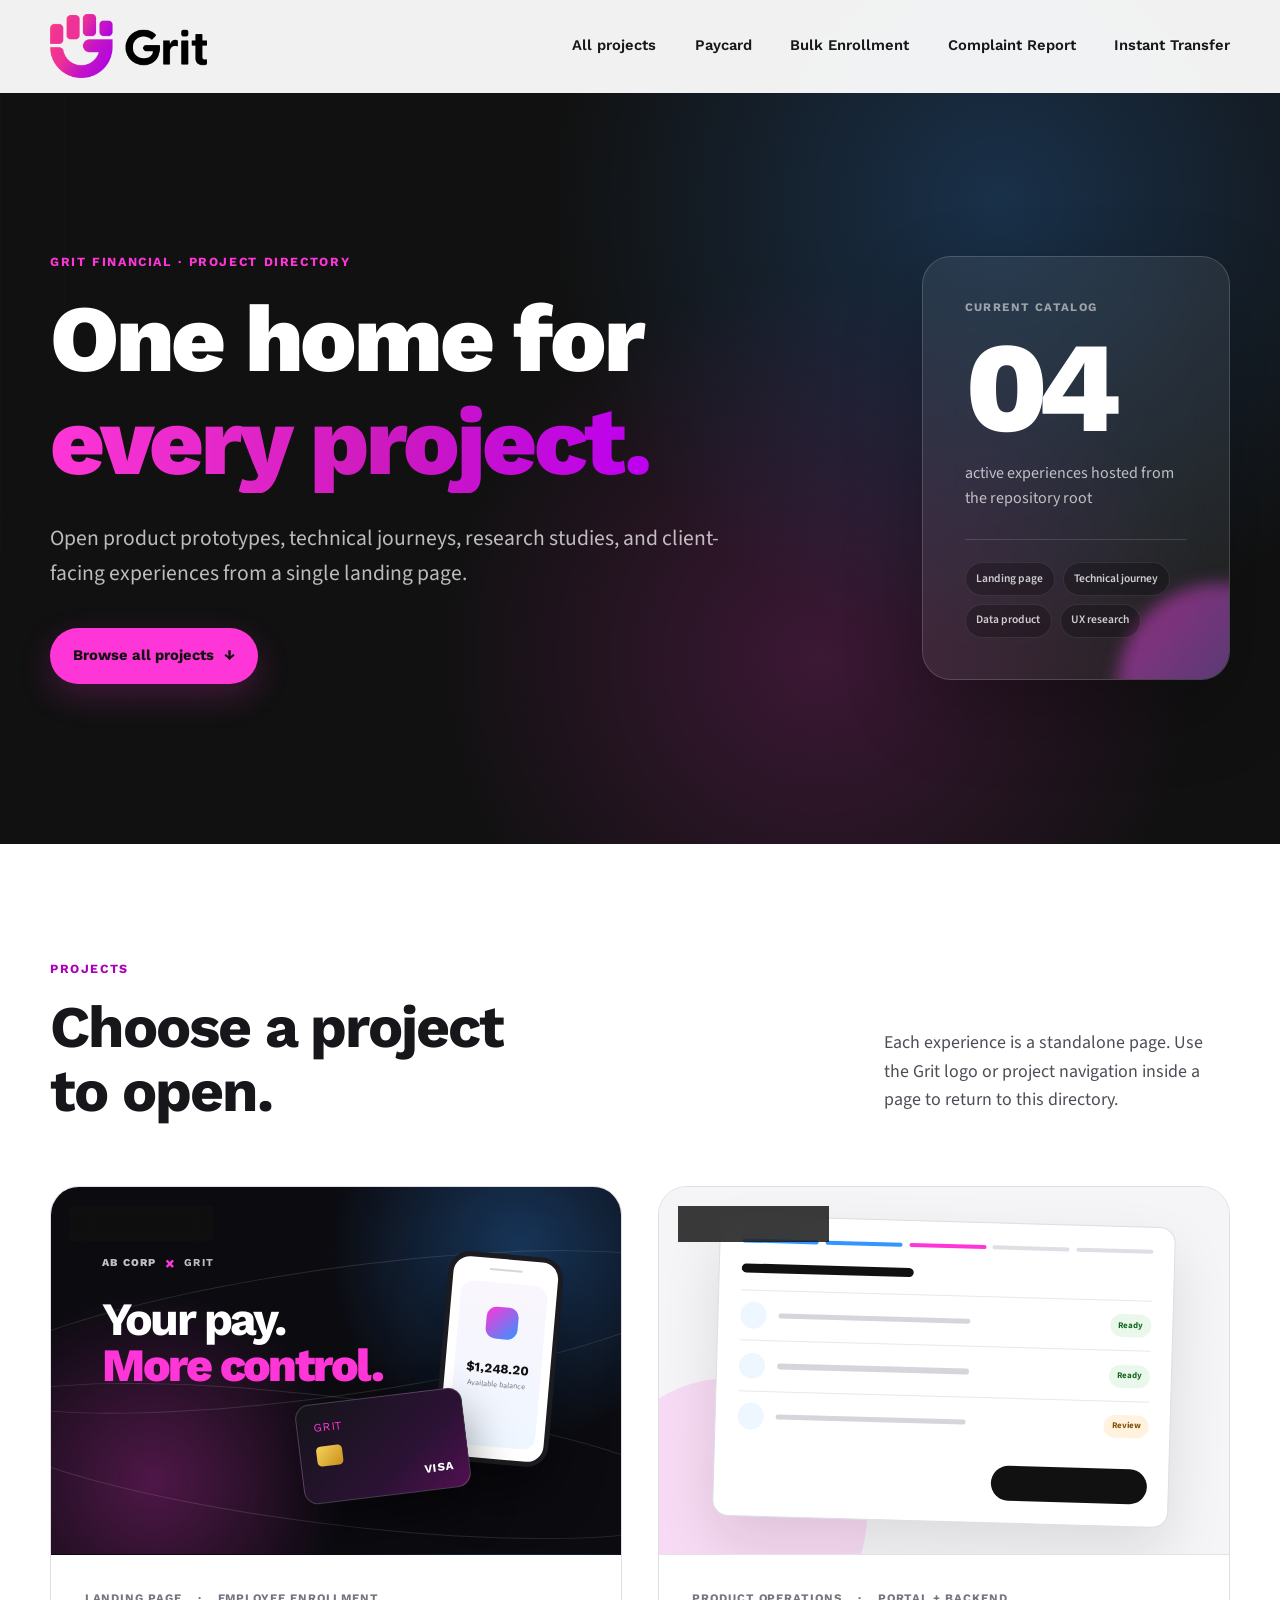
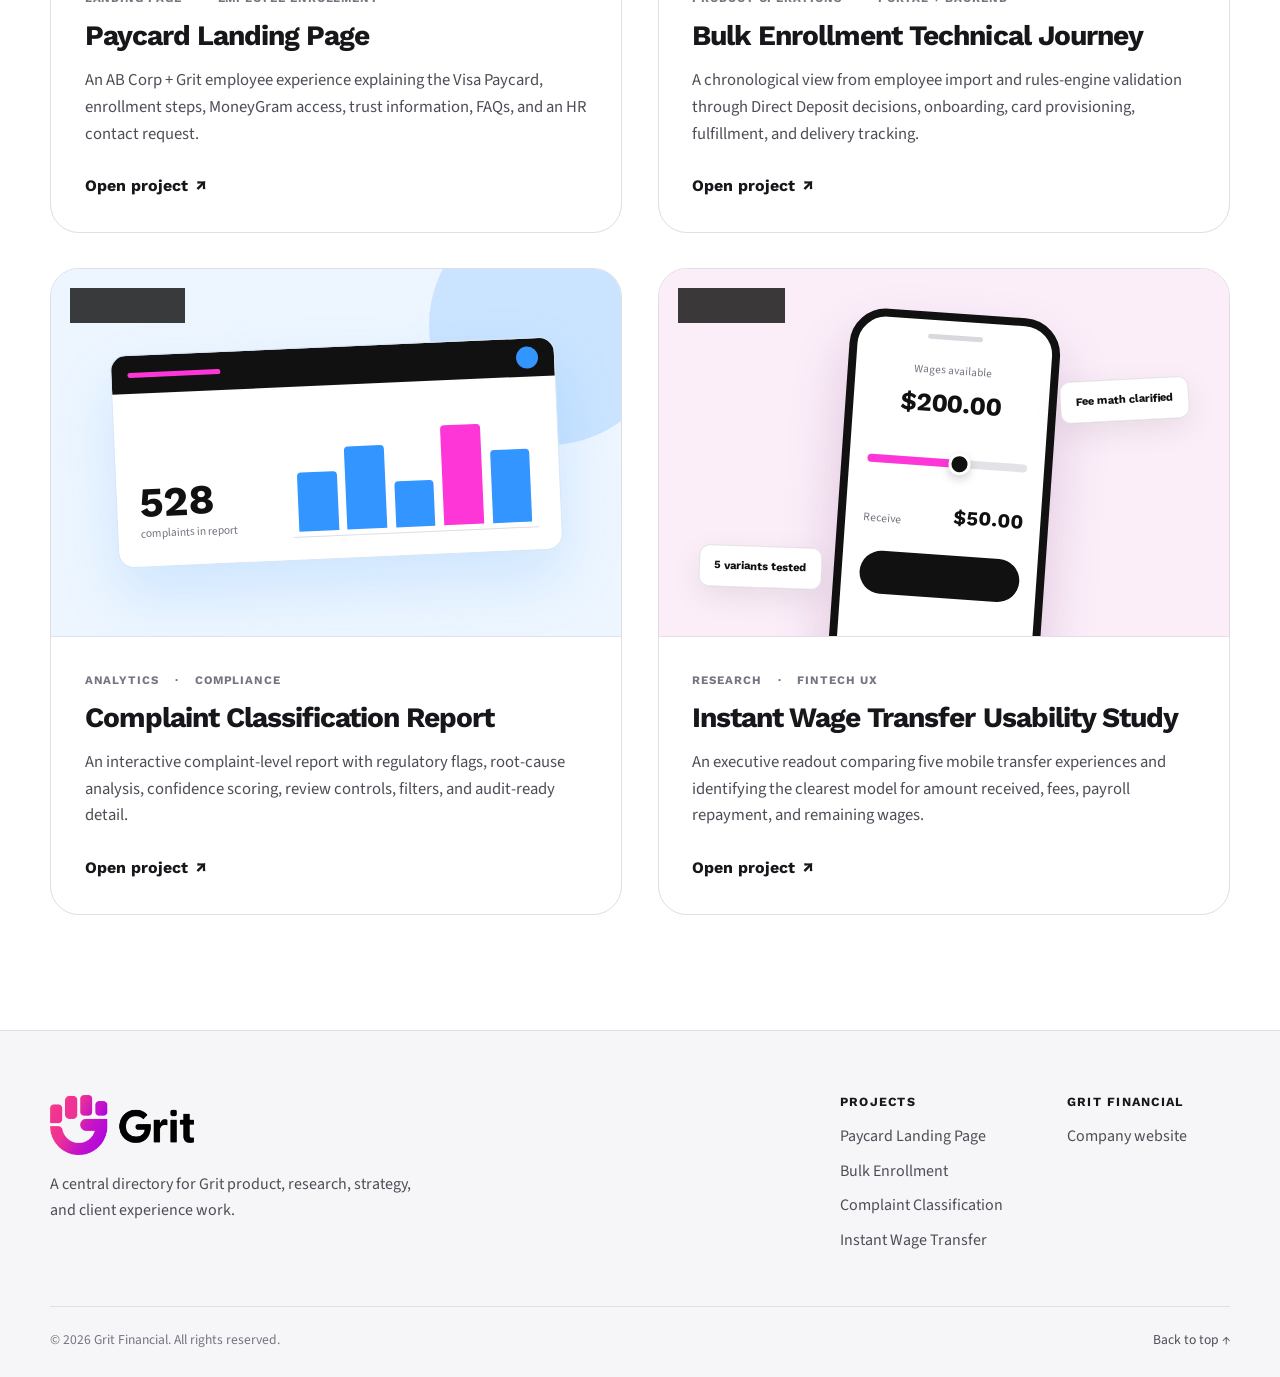
==== commit e95c27c3: "Restructured projects" ====
--- a/index.html
+++ b/index.html
@@ -3,508 +3,231 @@
 <head>
   <meta charset="utf-8">
   <meta name="viewport" content="width=device-width, initial-scale=1">
-  <meta name="robots" content="noindex,nofollow">
-  <meta name="theme-color" content="#0a0a0f">
-  <meta name="description" content="AB Corp employees can learn about the Grit Visa Paycard and ask Human Resources to contact them about enrollment.">
-  <meta property="og:title" content="AB Corp + Grit Paycard">
-  <meta property="og:description" content="Learn how eligible AB Corp employees can receive pay digitally on a Grit Visa Paycard and ask HR for enrollment help.">
-  <meta property="og:type" content="website">
-  <meta property="og:image" content="assets/abcorp-paycard-preview.webp">
-  <title>AB Corp + Grit Paycard</title>
-  <link rel="icon" type="image/png" href="assets/favicon.png">
-  <link rel="preload" as="image" href="assets/app-moneygram-phone.png">
-  <link rel="stylesheet" href="styles.css">
+  <meta name="description" content="A directory of Grit Financial product prototypes, research studies, technical journeys, and client-facing experiences.">
+  <meta name="theme-color" content="#111111">
+  <title>Grit Financial | Project Directory</title>
+
+  <link rel="icon" type="image/png" href="assets/Grit_FavIcon.png">
+  <link rel="preconnect" href="https://fonts.googleapis.com">
+  <link rel="preconnect" href="https://fonts.gstatic.com" crossorigin>
+  <link href="https://fonts.googleapis.com/css2?family=Source+Sans+3:wght@400;500;600;700&family=Work+Sans:wght@500;600;700;800&display=swap" rel="stylesheet">
+  <link rel="stylesheet" href="style.css">
 </head>
 <body>
-  <a class="skip-link" href="#main" data-i18n="a11y.skip">Skip to main content</a>
-
-  <svg class="svg-sprite" aria-hidden="true">
-    <symbol id="icon-card" viewBox="0 0 24 24">
-      <rect x="2.5" y="5" width="19" height="14" rx="3"></rect>
-      <path d="M2.5 9.5h19"></path>
-      <path d="M6 15h4"></path>
-    </symbol>
-    <symbol id="icon-atm" viewBox="0 0 24 24">
-      <rect x="4" y="3" width="16" height="18" rx="2"></rect>
-      <path d="M7 7h10M8 12h8M8 16h3"></path>
-      <circle cx="16.5" cy="16.5" r="1.5"></circle>
-    </symbol>
-    <symbol id="icon-wallet" viewBox="0 0 24 24">
-      <path d="M4 6.5h14a2 2 0 0 1 2 2v9a2 2 0 0 1-2 2H5a3 3 0 0 1-3-3v-10a3 3 0 0 1 3-3h12"></path>
-      <path d="M15 11h7v5h-7a2.5 2.5 0 0 1 0-5Z"></path>
-      <circle cx="16" cy="13.5" r=".7" fill="currentColor" stroke="none"></circle>
-    </symbol>
-    <symbol id="icon-transfer" viewBox="0 0 24 24">
-      <path d="M4 7h14M15 4l3 3-3 3M20 17H6M9 14l-3 3 3 3"></path>
-    </symbol>
-    <symbol id="icon-phone" viewBox="0 0 24 24">
-      <rect x="7" y="2.5" width="10" height="19" rx="2.5"></rect>
-      <path d="M10 5h4M11 18.5h2"></path>
-    </symbol>
-    <symbol id="icon-shield" viewBox="0 0 24 24">
-      <path d="M12 2.5 20 6v5.5c0 5-3.2 8.4-8 10-4.8-1.6-8-5-8-10V6l8-3.5Z"></path>
-      <path d="m8.5 12 2.2 2.2 4.8-5"></path>
-    </symbol>
-    <symbol id="icon-clock" viewBox="0 0 24 24">
-      <circle cx="12" cy="12" r="9"></circle>
-      <path d="M12 7v5l3.5 2"></path>
-    </symbol>
-    <symbol id="icon-id" viewBox="0 0 24 24">
-      <rect x="2.5" y="5" width="19" height="14" rx="2.5"></rect>
-      <circle cx="8" cy="11" r="2"></circle>
-      <path d="M5.5 16c.6-1.7 1.5-2.5 2.5-2.5s1.9.8 2.5 2.5M13.5 10H18M13.5 14H18"></path>
-    </symbol>
-    <symbol id="icon-globe" viewBox="0 0 24 24">
-      <circle cx="12" cy="12" r="9"></circle>
-      <path d="M3 12h18M12 3c2.3 2.4 3.5 5.4 3.5 9s-1.2 6.6-3.5 9c-2.3-2.4-3.5-5.4-3.5-9S9.7 5.4 12 3Z"></path>
-    </symbol>
-    <symbol id="icon-check" viewBox="0 0 24 24">
-      <path d="m5 12.5 4.2 4.2L19 7"></path>
-    </symbol>
-    <symbol id="icon-arrow" viewBox="0 0 24 24">
-      <path d="M5 12h14M14 7l5 5-5 5"></path>
-    </symbol>
-    <symbol id="icon-chevron" viewBox="0 0 24 24">
-      <path d="m7 9 5 5 5-5"></path>
-    </symbol>
-  </svg>
-
-  <header class="site-header" id="top">
-    <div class="header-inner">
-      <a class="brand-lockup" href="#top" aria-label="AB Corp and Grit Financial partnership">
-        <span class="abcorp-mark"><img src="assets/abcorp-logo.png" alt="AB Corp"></span>
-        <span class="brand-x" aria-hidden="true">&times;</span>
-        <img class="grit-mark" src="assets/grit-logo.png" alt="Grit Financial">
+  <a class="skip-link" href="#projects">Skip to projects</a>
+
+  <!-- Persistent site navigation. Every project is hosted at the repository root. -->
+  <header class="site-header" data-header>
+    <div class="container header-inner">
+      <a class="brand" href="#top" aria-label="Grit Financial project directory home">
+        <img class="brand-logo" src="assets/Grit_Logo_RGB.png" width="174" height="72" alt="Grit Financial">
       </a>
 
-      <nav class="desktop-nav" aria-label="Primary navigation">
-        <a href="#benefits" data-i18n="nav.benefits">Benefits</a>
-        <a href="#how-it-works" data-i18n="nav.how">How it works</a>
-        <a href="#moneygram" data-i18n="nav.moneygram">Send money</a>
-        <a href="#faq" data-i18n="nav.faq">FAQ</a>
+      <button class="nav-toggle" type="button" aria-label="Open navigation" aria-controls="primary-navigation" aria-expanded="false" data-nav-toggle>
+        <span aria-hidden="true"></span>
+        <span aria-hidden="true"></span>
+        <span aria-hidden="true"></span>
+      </button>
+
+      <nav class="primary-nav" id="primary-navigation" aria-label="Primary navigation" data-nav>
+        <a href="#projects">All projects</a>
+        <a href="paycard-landing-page.html">Paycard</a>
+        <a href="bulk-enrollment.html">Bulk Enrollment</a>
+        <a href="complaint-classification.html">Complaint Report</a>
+        <a href="instant-wage-transfer.html">Instant Transfer</a>
       </nav>
-
-      <div class="header-actions">
-        <div class="language-toggle" role="group" aria-label="Choose language">
-          <button type="button" class="language-button is-active" data-language="en" aria-pressed="true">EN</button>
-          <button type="button" class="language-button" data-language="vi" aria-pressed="false">VI</button>
-        </div>
-        <a class="button button-small button-dark header-cta" href="#interest-form" data-i18n="nav.cta">Request a Paycard</a>
-      </div>
     </div>
   </header>
 
-  <main id="main">
-    <section class="hero" aria-labelledby="hero-title">
-      <div class="hero-waves" aria-hidden="true">
-        <svg viewBox="0 0 1200 700" preserveAspectRatio="none">
-          <g fill="none" stroke="currentColor" stroke-width="1.2">
-            <path d="M-80 115C120 25 220 210 430 115s305-80 440 5 250 50 410-25"></path>
-            <path d="M-90 140C110 50 235 230 440 140s305-75 445 4 255 48 420-24"></path>
-            <path d="M-100 166C95 75 250 250 454 166s305-70 450 4 260 45 425-22"></path>
-            <path d="M-100 500c210-130 330 100 530-40s320-155 510-20 270 60 420-30"></path>
-            <path d="M-100 530c210-130 340 90 540-45s325-145 520-18 275 58 430-28"></path>
-            <path d="M-100 560c220-130 350 80 550-50s330-135 530-16 280 55 440-25"></path>
-          </g>
-        </svg>
-      </div>
-
-      <div class="container hero-grid">
-        <div class="hero-copy">
-          <div class="eyebrow pill">
-            <svg aria-hidden="true"><use href="#icon-shield"></use></svg>
-            <span data-i18n="hero.eyebrow">An employee benefit from AB Corp + Grit Financial</span>
+  <main id="main-content">
+    <!-- The index is intentionally a directory rather than a featured-project portfolio. -->
+    <section class="directory-hero" id="top" aria-labelledby="directory-title">
+      <div class="directory-grid-lines" aria-hidden="true"></div>
+      <div class="container directory-hero__inner">
+        <div class="directory-hero__copy">
+          <p class="eyebrow eyebrow--light">Grit Financial · Project directory</p>
+          <h1 id="directory-title">One home for<br><span class="gradient-text">every project.</span></h1>
+          <p class="directory-hero__summary">Open product prototypes, technical journeys, research studies, and client-facing experiences from a single landing page.</p>
+          <a class="button button--accent" href="#projects">Browse all projects <span aria-hidden="true">↓</span></a>
+        </div>
+
+        <aside class="directory-summary" aria-label="Directory summary">
+          <span class="directory-summary__label">Current catalog</span>
+          <strong>04</strong>
+          <p>active experiences hosted from the repository root</p>
+          <div class="directory-summary__types" aria-label="Project types">
+            <span>Landing page</span>
+            <span>Technical journey</span>
+            <span>Data product</span>
+            <span>UX research</span>
           </div>
-          <h1 id="hero-title" data-i18n-html="hero.title">Your pay.<br><span>No paper check.</span><br>More control.</h1>
-          <p class="hero-lede" data-i18n="hero.lede">AB Corp has partnered with Grit Financial to help eligible employees receive pay digitally on a Grit Visa Paycard - a simpler way to get paid, spend, withdraw cash and manage money.</p>
-          <div class="hero-actions">
-            <a class="button button-primary" href="#interest-form">
-              <span data-i18n="hero.cta">Ask HR to contact me</span>
-              <svg aria-hidden="true"><use href="#icon-arrow"></use></svg>
-            </a>
-            <a class="button button-ghost" href="assets/abcorp-grit-paycard-flyer.pdf" target="_blank" rel="noopener" data-i18n="hero.flyer">View the employee flyer</a>
+        </aside>
+      </div>
+    </section>
+
+    <section class="section project-directory" id="projects" aria-labelledby="projects-title">
+      <div class="container">
+        <div class="section-heading directory-heading">
+          <div>
+            <p class="eyebrow">Projects</p>
+            <h2 id="projects-title">Choose a project to open.</h2>
           </div>
-          <div class="hero-reassurance" aria-label="Paycard highlights">
-            <span><svg aria-hidden="true"><use href="#icon-check"></use></svg><span data-i18n="hero.reassure1">Free to register</span></span>
-            <span><svg aria-hidden="true"><use href="#icon-check"></use></svg><span data-i18n="hero.reassure2">No monthly fee*</span></span>
-            <span><svg aria-hidden="true"><use href="#icon-check"></use></svg><span data-i18n="hero.reassure3">HR-guided enrollment</span></span>
-          </div>
-        </div>
-
-        <div class="hero-visual" aria-label="Grit Financial mobile app and paycard">
-          <div class="hero-orbit orbit-one"></div>
-          <div class="hero-orbit orbit-two"></div>
-          <img class="phone-mock" src="assets/app-moneygram-phone.png" alt="Grit Financial app showing a Visa debit card and MoneyGram transfer access">
-          <div class="floating-proof proof-early">
-            <span class="proof-icon"><svg aria-hidden="true"><use href="#icon-clock"></use></svg></span>
-            <span><strong data-i18n="hero.proof1Title">Up to 2 days early</strong><small data-i18n="hero.proof1Text">When your employer releases payroll*</small></span>
-          </div>
-          <div class="floating-proof proof-atm">
-            <span class="proof-icon"><svg aria-hidden="true"><use href="#icon-atm"></use></svg></span>
-            <span><strong data-i18n="hero.proof2Title">55,000+ ATMs</strong><small data-i18n="hero.proof2Text">Fee-free in the Allpoint network*</small></span>
-          </div>
-        </div>
-      </div>
-
-      <div class="hero-bottom container">
-        <div class="partnership-banner">
-          <div class="partnership-icon"><svg aria-hidden="true"><use href="#icon-shield"></use></svg></div>
-          <div>
-            <strong data-i18n="partnership.title">AB Corp and Grit are working together to make payday easier.</strong>
-            <p data-i18n="partnership.text">This page explains the benefit and lets you ask AB Corp Human Resources to contact you. The interest form does not open an account or change your current pay method.</p>
-          </div>
-        </div>
-      </div>
-    </section>
-
-    <section class="section section-white" id="benefits" aria-labelledby="benefits-title">
-      <div class="container">
-        <div class="section-heading centered narrow">
-          <span class="kicker" data-i18n="benefits.kicker">A better way to receive your pay</span>
-          <h2 id="benefits-title" data-i18n="benefits.title">From paycheck to paycard - without the bank trip.</h2>
-          <p data-i18n="benefits.lede">Your pay is deposited to your card account, so you can use it for everyday purchases, cash access and transfers after enrollment and account activation.</p>
-        </div>
-
-        <div class="feature-grid">
-          <article class="feature-card feature-card-emphasis">
-            <div class="feature-icon"><svg aria-hidden="true"><use href="#icon-card"></use></svg></div>
-            <h3 data-i18n="features.digitalTitle">Get paid digitally</h3>
-            <p data-i18n="features.digitalText">No more waiting in line to deposit or cash a paper paycheck. Direct deposit sends your pay to the Grit Paycard account.</p>
-          </article>
-          <article class="feature-card">
-            <div class="feature-icon"><svg aria-hidden="true"><use href="#icon-clock"></use></svg></div>
-            <h3 data-i18n="features.earlyTitle">Payday up to 2 days early*</h3>
-            <p data-i18n="features.earlyText">You may receive pay as soon as AB Corp releases payroll funds to your account - you do not have to wait for the scheduled date.</p>
-          </article>
-          <article class="feature-card">
-            <div class="feature-icon"><svg aria-hidden="true"><use href="#icon-atm"></use></svg></div>
-            <h3 data-i18n="features.atmTitle">Cash when you need it</h3>
-            <p data-i18n="features.atmText">Access 55,000+ fee-free Allpoint ATMs, plus cash back at participating retailer registers. Other fees may apply.*</p>
-          </article>
-          <article class="feature-card">
-            <div class="feature-icon"><svg aria-hidden="true"><use href="#icon-phone"></use></svg></div>
-            <h3 data-i18n="features.cardsTitle">Physical + virtual card</h3>
-            <p data-i18n="features.cardsText">After registration and activation, use a virtual card account in the app. Your physical card typically arrives in about 5-7 business days.</p>
-          </article>
-          <article class="feature-card">
-            <div class="feature-icon"><svg aria-hidden="true"><use href="#icon-wallet"></use></svg></div>
-            <h3 data-i18n="features.walletTitle">Mobile wallet friendly</h3>
-            <p data-i18n="features.walletText">Use the card with supported mobile wallets and anywhere Visa debit cards are accepted, subject to account terms.</p>
-          </article>
-          <article class="feature-card">
-            <div class="feature-icon"><svg aria-hidden="true"><use href="#icon-transfer"></use></svg></div>
-            <h3 data-i18n="features.transferTitle">Flexible money movement</h3>
-            <p data-i18n="features.transferText">Transfer funds to an external bank account the same day for a fee, or choose a fee-free standard transfer that may take 5-7 business days.</p>
-          </article>
-        </div>
-
-        <div class="visa-band">
-          <div>
-            <span class="kicker kicker-light" data-i18n="visa.kicker">Use it for everyday life</span>
-            <h3 data-i18n="visa.title">Accepted anywhere Visa debit cards are accepted.</h3>
-            <p data-i18n="visa.text">Shop in stores or online, pay bills and manage your card from the Grit Financial app.</p>
-          </div>
-          <img src="assets/visa-logo.png" alt="Visa">
-        </div>
-      </div>
-    </section>
-
-    <section class="section section-soft" id="how-it-works" aria-labelledby="how-title">
-      <div class="container">
-        <div class="section-heading centered narrow">
-          <span class="kicker" data-i18n="how.kicker">Simple and HR-supported</span>
-          <h2 id="how-title" data-i18n="how.title">How enrollment works</h2>
-          <p data-i18n="how.lede">Start with a contact request. AB Corp HR will guide you through the actual enrollment process.</p>
-        </div>
-
-        <ol class="steps-grid">
-          <li class="step-card">
-            <span class="step-number">1</span>
-            <div class="step-icon"><svg aria-hidden="true"><use href="#icon-phone"></use></svg></div>
-            <h3 data-i18n="steps.oneTitle">Tell HR you are interested</h3>
-            <p data-i18n="steps.oneText">Complete the short form below. It only asks for contact information so Human Resources can follow up.</p>
-          </li>
-          <li class="step-card">
-            <span class="step-number">2</span>
-            <div class="step-icon"><svg aria-hidden="true"><use href="#icon-id"></use></svg></div>
-            <h3 data-i18n="steps.twoTitle">Complete secure identity verification</h3>
-            <p data-i18n="steps.twoText">During account enrollment, Grit will ask you to verify your identity. This happens in Grit's secure enrollment flow and is separate from this interest form.</p>
-          </li>
-          <li class="step-card">
-            <span class="step-number">3</span>
-            <div class="step-icon"><svg aria-hidden="true"><use href="#icon-card"></use></svg></div>
-            <h3 data-i18n="steps.threeTitle">Activate your account and card</h3>
-            <p data-i18n="steps.threeText">After approval and activation, access your virtual card in the app and receive a physical card by mail in about 5-7 business days.</p>
-          </li>
-          <li class="step-card">
-            <span class="step-number">4</span>
-            <div class="step-icon"><svg aria-hidden="true"><use href="#icon-check"></use></svg></div>
-            <h3 data-i18n="steps.fourTitle">AB Corp sends your pay digitally</h3>
-            <p data-i18n="steps.fourText">Once your paycard direct deposit is set up, your available payroll funds are deposited to your Grit card account.</p>
-          </li>
-        </ol>
-
-        <div class="privacy-callout">
-          <div class="privacy-callout-icon"><svg aria-hidden="true"><use href="#icon-shield"></use></svg></div>
-          <div>
-            <strong data-i18n="privacy.title">Keep sensitive information out of the interest form.</strong>
-            <p data-i18n="privacy.text">Do not enter a Social Security number, bank account number, password or identity document here. Identity verification happens later in Grit's secure enrollment process.</p>
-          </div>
-        </div>
-      </div>
-    </section>
-
-    <section class="moneygram-section" id="moneygram" aria-labelledby="moneygram-title">
-      <div class="container moneygram-grid">
-        <div class="moneygram-copy">
-          <img class="moneygram-logo" src="assets/moneygram-logo.png" alt="MoneyGram money transfer">
-          <span class="kicker kicker-light" data-i18n="moneygram.kicker">Stay connected to the people who matter</span>
-          <h2 id="moneygram-title" data-i18n="moneygram.title">Send money home from the Grit app.</h2>
-          <p class="moneygram-lede" data-i18n="moneygram.lede">After identity verification, account activation and final approval, eligible customers can use MoneyGram for domestic and international money transfers directly from their Grit account.</p>
-          <ul class="check-list">
-            <li><svg aria-hidden="true"><use href="#icon-check"></use></svg><span data-i18n="moneygram.point1">Send domestically or internationally</span></li>
-            <li><svg aria-hidden="true"><use href="#icon-check"></use></svg><span data-i18n="moneygram.point2">Start the transfer inside the Grit app</span></li>
-            <li><svg aria-hidden="true"><use href="#icon-check"></use></svg><span data-i18n="moneygram.point3">Choose available delivery and receive methods</span></li>
-          </ul>
-          <p class="fine-print moneygram-fine" data-i18n="moneygram.disclaimer">MoneyGram fees, exchange rates, transfer limits, destination availability and delivery timing vary by transaction and eligibility. Service is subject to compliance requirements and operating hours.</p>
-        </div>
-        <div class="moneygram-visual">
-          <div class="moneygram-halo"></div>
-          <img src="assets/app-moneygram-phone.png" alt="Grit app screen with MoneyGram transfer access">
-          <div class="moneygram-badge">
-            <svg aria-hidden="true"><use href="#icon-globe"></use></svg>
-            <span><strong data-i18n="moneygram.badgeTitle">Domestic + international</strong><small data-i18n="moneygram.badgeText">Available to eligible, approved customers</small></span>
-          </div>
-        </div>
-      </div>
-    </section>
-
-    <section class="trust-section" aria-labelledby="trust-title">
-      <div class="container">
-        <div class="section-heading centered narrow section-heading-dark">
-          <span class="kicker kicker-light" data-i18n="trust.kicker">Confidence built in</span>
-          <h2 id="trust-title" data-i18n="trust.title">Recognizable banking, payment and security infrastructure.</h2>
-          <p data-i18n="trust.lede">Grit's official website highlights Visa, Community Federal Savings Bank, PCI security standards and SOC reporting as part of its trust and security ecosystem.</p>
-        </div>
-
-        <div class="logo-wall" aria-label="Grit trust ecosystem logos">
-          <div class="logo-tile"><img src="assets/visa-logo.png" alt="Visa"></div>
-          <div class="logo-tile"><img src="assets/cfsb-logo.png" alt="Community Federal Savings Bank"></div>
-          <div class="logo-tile"><img src="assets/pci-logo.png" alt="PCI Security Standards Council"></div>
-          <div class="logo-tile logo-tile-square"><img src="assets/soc-logo.png" alt="AICPA SOC"></div>
-        </div>
-
-        <div class="trust-facts">
-          <article>
-            <div class="trust-fact-icon"><svg aria-hidden="true"><use href="#icon-shield"></use></svg></div>
-            <h3 data-i18n="trust.fact1Title">Banking partner</h3>
-            <p data-i18n="trust.fact1Text">The Grit Visa Prepaid Card is issued by Community Federal Savings Bank, Member FDIC, pursuant to a license from Visa U.S.A. Inc.</p>
-          </article>
-          <article>
-            <div class="trust-fact-icon"><svg aria-hidden="true"><use href="#icon-card"></use></svg></div>
-            <h3 data-i18n="trust.fact2Title">FDIC insurance eligibility</h3>
-            <p data-i18n="trust.fact2Text">Eligible funds are FDIC insured up to $250,000 through Community Federal Savings Bank, subject to applicable requirements.</p>
-          </article>
-          <article>
-            <div class="trust-fact-icon"><svg aria-hidden="true"><use href="#icon-phone"></use></svg></div>
-            <h3 data-i18n="trust.fact3Title">Support when you need it</h3>
-            <p><span data-i18n="trust.fact3Text">Grit representatives are available Monday-Friday, 10 AM-7 PM Central Time.</span> <a href="tel:+18444748226">844-474-8226</a></p>
-          </article>
-        </div>
-      </div>
-    </section>
-
-    <section class="section form-section" id="interest-form" aria-labelledby="form-title">
-      <div class="container form-layout">
-        <div class="form-intro">
-          <span class="kicker" data-i18n="form.kicker">Interested in the paycard?</span>
-          <h2 id="form-title" data-i18n="form.title">Ask AB Corp HR to contact you.</h2>
-          <p class="form-lede" data-i18n="form.lede">Share only the information HR needs to reach you. This is a request for contact - not a Grit account application.</p>
-
-          <div class="what-next-card">
-            <h3 data-i18n="form.nextTitle">What happens next</h3>
-            <ol>
-              <li><span>1</span><p data-i18n="form.next1">Your request is added to a private Google Sheet controlled by AB Corp HR.</p></li>
-              <li><span>2</span><p data-i18n="form.next2">An HR representative contacts you using your preferred language and time.</p></li>
-              <li><span>3</span><p data-i18n="form.next3">HR explains enrollment and helps you complete the secure Grit account process.</p></li>
-            </ol>
-          </div>
-
-          <div class="contact-mini">
-            <strong data-i18n="form.helpTitle">Already enrolled and need Grit support?</strong>
-            <a href="tel:+18444748226">844.474.8226</a>
-            <a href="mailto:support@gritfinancial.org">support@gritfinancial.org</a>
-          </div>
-        </div>
-
-        <div class="form-card">
-          <form id="paycard-interest-form" novalidate>
-            <div class="form-card-head">
-              <span class="form-icon"><svg aria-hidden="true"><use href="#icon-phone"></use></svg></span>
-              <div>
-                <h3 data-i18n="form.cardTitle">Request a call from HR</h3>
-                <p data-i18n="form.cardText">Fields marked with * are required.</p>
-              </div>
-            </div>
-
-            <div class="form-grid">
-              <div class="field field-full">
-                <label for="full-name" data-i18n="form.fullName">Full name *</label>
-                <input id="full-name" name="fullName" type="text" autocomplete="name" required maxlength="120" data-i18n-placeholder="form.fullNamePlaceholder" placeholder="Your full name">
-                <span class="field-error" data-error-for="full-name"></span>
-              </div>
-
-              <div class="field">
-                <label for="employee-id" data-i18n="form.employeeId">Employee ID</label>
-                <input id="employee-id" name="employeeId" type="text" autocomplete="off" maxlength="40" data-i18n-placeholder="form.employeeIdPlaceholder" placeholder="Optional">
-              </div>
-
-              <div class="field">
-                <label for="mobile-phone" data-i18n="form.phone">Mobile phone *</label>
-                <input id="mobile-phone" name="mobilePhone" type="tel" autocomplete="tel" inputmode="tel" required maxlength="25" data-i18n-placeholder="form.phonePlaceholder" placeholder="(555) 555-5555">
-                <span class="field-error" data-error-for="mobile-phone"></span>
-              </div>
-
-              <div class="field">
-                <label for="preferred-language" data-i18n="form.language">Preferred contact language *</label>
-                <select id="preferred-language" name="preferredLanguage" required>
-                  <option value="" data-i18n="form.select">Select one</option>
-                  <option value="English" data-i18n="form.english">English</option>
-                  <option value="Vietnamese" data-i18n="form.vietnamese">Vietnamese</option>
-                </select>
-                <span class="field-error" data-error-for="preferred-language"></span>
-              </div>
-
-              <div class="field">
-                <label for="best-time" data-i18n="form.time">Best time to contact *</label>
-                <select id="best-time" name="bestTime" required>
-                  <option value="" data-i18n="form.select">Select one</option>
-                  <option value="Morning" data-i18n="form.morning">Morning</option>
-                  <option value="Afternoon" data-i18n="form.afternoon">Afternoon</option>
-                  <option value="Evening" data-i18n="form.evening">Evening</option>
-                </select>
-                <span class="field-error" data-error-for="best-time"></span>
-              </div>
-            </div>
-
-            <div class="honeypot" aria-hidden="true">
-              <label for="website">Website</label>
-              <input id="website" name="website" type="text" tabindex="-1" autocomplete="off">
-            </div>
-
-            <label class="consent-row" for="contact-consent">
-              <input id="contact-consent" name="contactConsent" type="checkbox" value="Yes" required>
-              <span class="custom-checkbox"><svg aria-hidden="true"><use href="#icon-check"></use></svg></span>
-              <span data-i18n="form.consent">I agree that AB Corp Human Resources may contact me about Grit Paycard enrollment. I understand that submitting this form does not open an account or change my current pay method.</span>
-            </label>
-            <span class="field-error consent-error" data-error-for="contact-consent"></span>
-
-            <div class="sensitive-warning">
-              <svg aria-hidden="true"><use href="#icon-shield"></use></svg>
-              <p data-i18n="form.warning">Do not enter your Social Security number, bank information, password or identity documents on this form.</p>
-            </div>
-
-            <button class="button button-primary form-submit" type="submit">
-              <span class="submit-label" data-i18n="form.submit">Send my request</span>
-              <span class="submit-spinner" aria-hidden="true"></span>
-              <svg class="submit-arrow" aria-hidden="true"><use href="#icon-arrow"></use></svg>
-            </button>
-
-            <div class="form-status" id="form-status" role="status" aria-live="polite"></div>
-            <p class="form-privacy" data-i18n="form.privacy">Your information is intended for AB Corp HR enrollment follow-up. Limit access to the connected Google Sheet to authorized HR staff.</p>
-            <iframe id="paycard-submit-frame" name="paycard-submit-frame" class="submission-frame" title="Form submission response" aria-hidden="true"></iframe>
-          </form>
-        </div>
-      </div>
-    </section>
-
-    <section class="section section-soft faq-section" id="faq" aria-labelledby="faq-title">
-      <div class="container faq-layout">
-        <div class="faq-intro">
-          <span class="kicker" data-i18n="faq.kicker">Questions before you decide</span>
-          <h2 id="faq-title" data-i18n="faq.title">Paycard and identity verification FAQs</h2>
-          <p data-i18n="faq.lede">These answers explain the basics. AB Corp HR can clarify program-specific details, and official Grit terms control the account.</p>
-          <a class="text-link" href="https://gritfinancial.org/terms-and-conditions/" target="_blank" rel="noopener">
-            <span data-i18n="faq.terms">Read Grit Terms &amp; Conditions</span>
-            <svg aria-hidden="true"><use href="#icon-arrow"></use></svg>
-          </a>
-        </div>
-
-        <div class="accordion" data-accordion>
-          <div class="accordion-item">
-            <h3><button type="button" aria-expanded="true" aria-controls="faq-panel-1" id="faq-button-1"><span data-i18n="faq.q1">What is a Grit Paycard?</span><svg aria-hidden="true"><use href="#icon-chevron"></use></svg></button></h3>
-            <div class="accordion-panel" id="faq-panel-1" role="region" aria-labelledby="faq-button-1"><p data-i18n="faq.a1">It is a prepaid card account that can receive your pay by direct deposit. It is not a credit card. You can use available funds for purchases, cash access and supported transfers, subject to the card agreement.</p></div>
-          </div>
-          <div class="accordion-item">
-            <h3><button type="button" aria-expanded="false" aria-controls="faq-panel-2" id="faq-button-2"><span data-i18n="faq.q2">Does submitting this form change how I get paid?</span><svg aria-hidden="true"><use href="#icon-chevron"></use></svg></button></h3>
-            <div class="accordion-panel" id="faq-panel-2" role="region" aria-labelledby="faq-button-2" hidden><p data-i18n="faq.a2">No. This form only asks AB Corp HR to contact you. Your pay method changes only after you complete enrollment and any required payroll authorization with HR.</p></div>
-          </div>
-          <div class="accordion-item">
-            <h3><button type="button" aria-expanded="false" aria-controls="faq-panel-3" id="faq-button-3"><span data-i18n="faq.q3">Is there a signup or monthly fee?</span><svg aria-hidden="true"><use href="#icon-chevron"></use></svg></button></h3>
-            <div class="accordion-panel" id="faq-panel-3" role="region" aria-labelledby="faq-button-3" hidden><p data-i18n="faq.a3">Registration is free and the flyer states there is no subscription or monthly fee. Other fees can apply, including certain out-of-network ATM, over-the-counter, replacement card or faster transfer fees. Review the current fee schedule and terms.</p></div>
-          </div>
-          <div class="accordion-item">
-            <h3><button type="button" aria-expanded="false" aria-controls="faq-panel-4" id="faq-button-4"><span data-i18n="faq.q4">What is KYC identity verification, and why is it needed?</span><svg aria-hidden="true"><use href="#icon-chevron"></use></svg></button></h3>
-            <div class="accordion-panel" id="faq-panel-4" role="region" aria-labelledby="faq-button-4" hidden><p data-i18n="faq.a4">Grit uses an online identity-verification process to help confirm customer identity and protect against fraud. The supplied employee flyer states that identity verification and final approval are required for full account features. Verification happens during secure Grit enrollment, not on this interest form.</p></div>
-          </div>
-          <div class="accordion-item">
-            <h3><button type="button" aria-expanded="false" aria-controls="faq-panel-5" id="faq-button-5"><span data-i18n="faq.q5">What information might I need for identity verification?</span><svg aria-hidden="true"><use href="#icon-chevron"></use></svg></button></h3>
-            <div class="accordion-panel" id="faq-panel-5" role="region" aria-labelledby="faq-button-5" hidden><p data-i18n="faq.a5">The supplied employee flyer does not list the exact information or documents required. Follow the instructions in Grit's secure enrollment flow or ask AB Corp HR. Do not send identity documents or other sensitive information through this contact form.</p></div>
-          </div>
-          <div class="accordion-item">
-            <h3><button type="button" aria-expanded="false" aria-controls="faq-panel-6" id="faq-button-6"><span data-i18n="faq.q6">When can I start using the card?</span><svg aria-hidden="true"><use href="#icon-chevron"></use></svg></button></h3>
-            <div class="accordion-panel" id="faq-panel-6" role="region" aria-labelledby="faq-button-6" hidden><p data-i18n="faq.a6">After account registration, approval and activation, the flyer states that a virtual card account is available in the Grit app. A physical card is expected by mail in about 5-7 business days.</p></div>
-          </div>
-          <div class="accordion-item">
-            <h3><button type="button" aria-expanded="false" aria-controls="faq-panel-7" id="faq-button-7"><span data-i18n="faq.q7">Can I use MoneyGram to send money to family?</span><svg aria-hidden="true"><use href="#icon-chevron"></use></svg></button></h3>
-            <div class="accordion-panel" id="faq-panel-7" role="region" aria-labelledby="faq-button-7" hidden><p data-i18n="faq.a7">Eligible customers can access domestic and international MoneyGram transfers after identity verification, account activation and final approval. Fees, exchange rates, limits, destination availability and transfer timing vary.</p></div>
-          </div>
-          <div class="accordion-item">
-            <h3><button type="button" aria-expanded="false" aria-controls="faq-panel-8" id="faq-button-8"><span data-i18n="faq.q8">Who do I contact for help?</span><svg aria-hidden="true"><use href="#icon-chevron"></use></svg></button></h3>
-            <div class="accordion-panel" id="faq-panel-8" role="region" aria-labelledby="faq-button-8" hidden><p data-i18n-html="faq.a8">Contact AB Corp Human Resources for enrollment help. For Grit card or app support, call <a href="tel:+18444748226">844-474-8226</a> and press 0, Monday-Friday, 10 AM-7 PM Central Time, or email <a href="mailto:support@gritfinancial.org">support@gritfinancial.org</a>.</p></div>
-          </div>
+          <p>Each experience is a standalone page. Use the Grit logo or project navigation inside a page to return to this directory.</p>
+        </div>
+
+        <div class="project-grid">
+          <!-- Project 01: Paycard landing page -->
+          <article class="project-card">
+            <div class="project-card__media project-card__media--paycard" aria-hidden="true">
+              <span class="media-label">Client experience</span>
+              <div class="paycard-scene">
+                <div class="paycard-co-brand"><span>AB CORP</span><i>×</i><b>GRIT</b></div>
+                <div class="paycard-message">Your pay.<br><strong>More control.</strong></div>
+                <div class="paycard-device">
+                  <span></span>
+                  <div class="paycard-device__screen"><i></i><b>$1,248.20</b><small>Available balance</small></div>
+                </div>
+                <div class="paycard-card"><span>GRIT</span><b>VISA</b><i></i></div>
+              </div>
+            </div>
+            <div class="project-card__body">
+              <div class="project-card__meta"><span>Landing page</span><span>Employee enrollment</span></div>
+              <h3>Paycard Landing Page</h3>
+              <p>An AB Corp + Grit employee experience explaining the Visa Paycard, enrollment steps, MoneyGram access, trust information, FAQs, and an HR contact request.</p>
+              <a class="card-link" href="paycard-landing-page.html" aria-label="Open Paycard Landing Page">Open project <span aria-hidden="true">↗</span></a>
+            </div>
+          </article>
+
+          <!-- Project 02: Bulk enrollment -->
+          <article class="project-card">
+            <div class="project-card__media project-card__media--enrollment" aria-hidden="true">
+              <span class="media-label">Technical journey</span>
+              <div class="enrollment-panel">
+                <div class="enrollment-progress">
+                  <span class="is-complete"></span><span class="is-complete"></span><span class="is-current"></span><span></span><span></span>
+                </div>
+                <div class="enrollment-title"></div>
+                <div class="employee-row"><i></i><span></span><b>Ready</b></div>
+                <div class="employee-row"><i></i><span></span><b>Ready</b></div>
+                <div class="employee-row"><i></i><span></span><b>Review</b></div>
+                <div class="enrollment-action"></div>
+              </div>
+            </div>
+            <div class="project-card__body">
+              <div class="project-card__meta"><span>Product operations</span><span>Portal + backend</span></div>
+              <h3>Bulk Enrollment Technical Journey</h3>
+              <p>A chronological view from employee import and rules-engine validation through Direct Deposit decisions, onboarding, card provisioning, fulfillment, and delivery tracking.</p>
+              <a class="card-link" href="bulk-enrollment.html" aria-label="Open Bulk Enrollment Technical Journey">Open project <span aria-hidden="true">↗</span></a>
+            </div>
+          </article>
+
+          <!-- Project 03: Complaint classification -->
+          <article class="project-card">
+            <div class="project-card__media project-card__media--classification" aria-hidden="true">
+              <span class="media-label">Data product</span>
+              <div class="report-window">
+                <div class="report-window__top"><span></span><span></span></div>
+                <div class="report-window__content">
+                  <div class="report-stat"><strong>528</strong><span>complaints in report</span></div>
+                  <div class="report-chart">
+                    <i style="--column:48%"></i><i style="--column:68%"></i><i style="--column:38%"></i><i style="--column:82%"></i><i style="--column:60%"></i>
+                  </div>
+                </div>
+              </div>
+            </div>
+            <div class="project-card__body">
+              <div class="project-card__meta"><span>Analytics</span><span>Compliance</span></div>
+              <h3>Complaint Classification Report</h3>
+              <p>An interactive complaint-level report with regulatory flags, root-cause analysis, confidence scoring, review controls, filters, and audit-ready detail.</p>
+              <a class="card-link" href="complaint-classification.html" aria-label="Open Complaint Classification Report">Open project <span aria-hidden="true">↗</span></a>
+            </div>
+          </article>
+
+          <!-- Project 04: Instant transfer usability study -->
+          <article class="project-card">
+            <div class="project-card__media project-card__media--research" aria-hidden="true">
+              <span class="media-label">UX research</span>
+              <div class="phone-mockup">
+                <div class="phone-speaker"></div>
+                <div class="phone-balance"><span>Wages available</span><strong>$200.00</strong></div>
+                <div class="phone-slider"><i></i></div>
+                <div class="phone-value">Receive <strong>$50.00</strong></div>
+                <div class="phone-button"></div>
+              </div>
+              <div class="research-note research-note--one">Fee math clarified</div>
+              <div class="research-note research-note--two">5 variants tested</div>
+            </div>
+            <div class="project-card__body">
+              <div class="project-card__meta"><span>Research</span><span>Fintech UX</span></div>
+              <h3>Instant Wage Transfer Usability Study</h3>
+              <p>An executive readout comparing five mobile transfer experiences and identifying the clearest model for amount received, fees, payroll repayment, and remaining wages.</p>
+              <a class="card-link" href="instant-wage-transfer.html" aria-label="Open Instant Wage Transfer Usability Study">Open project <span aria-hidden="true">↗</span></a>
+            </div>
+          </article>
         </div>
       </div>
     </section>
   </main>
 
   <footer class="site-footer">
-    <div class="container footer-top">
+    <div class="container footer-grid">
       <div class="footer-brand">
-        <span class="footer-grit-icon"><img src="assets/favicon.png" alt=""></span>
-        <div><strong>Grit Financial</strong><small data-i18n="footer.partner">Paycard program partner for AB Corp</small></div>
-      </div>
-      <div class="footer-contact">
-        <a href="mailto:support@gritfinancial.org">support@gritfinancial.org</a>
-        <span aria-hidden="true">|</span>
-        <a href="tel:+18444748226">844.474.8226</a>
-        <span aria-hidden="true">|</span>
-        <a href="https://gritfinancial.org/" target="_blank" rel="noopener">gritfinancial.org</a>
+        <img src="assets/Grit_Logo_RGB.png" width="156" height="65" alt="Grit Financial">
+        <p>A central directory for Grit product, research, strategy, and client experience work.</p>
+      </div>
+      <div class="footer-nav">
+        <div>
+          <h2>Projects</h2>
+          <a href="paycard-landing-page.html">Paycard Landing Page</a>
+          <a href="bulk-enrollment.html">Bulk Enrollment</a>
+          <a href="complaint-classification.html">Complaint Classification</a>
+          <a href="instant-wage-transfer.html">Instant Wage Transfer</a>
+        </div>
+        <div>
+          <h2>Grit Financial</h2>
+          <a href="https://gritfinancial.org" target="_blank" rel="noopener noreferrer">Company website</a>
+        </div>
       </div>
     </div>
-
-    <div class="container footer-legal">
-      <p data-i18n="footer.legal1">The Grit Visa Prepaid Card is issued by Community Federal Savings Bank, Member FDIC, pursuant to a license from Visa U.S.A. Inc. The Card may be used everywhere Visa debit cards are accepted. Grit Financial Inc. is a financial technology company, not a bank. Banking services are provided by Community Federal Savings Bank. Eligible funds are FDIC insured up to $250,000, subject to applicable requirements.</p>
-      <p data-i18n="footer.legal2">*Early direct deposit availability depends on when the employer releases payroll funds. See current terms for fees such as out-of-network ATM or over-the-counter withdrawals, lost card replacement and faster-than-standard transfers. MoneyGram fees, exchange rates, limits, delivery timing and availability vary by transaction, destination and eligibility.</p>
-      <p class="translation-note" data-i18n="footer.translation">Vietnamese content is provided for convenience. Review the official English account agreements, disclosures and fee schedule before enrollment.</p>
-      <div class="footer-links">
-        <span>&copy; 2026 Grit Financial Inc.</span>
-        <a href="https://gritfinancial.org/terms-and-conditions/" target="_blank" rel="noopener" data-i18n="footer.terms">Terms &amp; Conditions</a>
-        <a href="https://gritfinancial.org/privacy-policy-v2/" target="_blank" rel="noopener" data-i18n="footer.privacy">Privacy Policy</a>
-        <a href="assets/abcorp-grit-paycard-flyer.pdf" target="_blank" rel="noopener" data-i18n="footer.flyer">Employee flyer</a>
-      </div>
+    <div class="container footer-bottom">
+      <p>&copy; <span data-current-year>2026</span> Grit Financial. All rights reserved.</p>
+      <a href="#top">Back to top <span aria-hidden="true">↑</span></a>
     </div>
   </footer>
 
-  <div class="mobile-cta" aria-label="Request a Paycard">
-    <a class="button button-primary" href="#interest-form"><span data-i18n="nav.cta">Request a Paycard</span><svg aria-hidden="true"><use href="#icon-arrow"></use></svg></a>
-  </div>
-
-  <noscript>
-    <div class="noscript-message">JavaScript is required for the language toggle and form submission. Please contact AB Corp Human Resources directly.</div>
-  </noscript>
-
-  <script src="config.js"></script>
-  <script src="script.js"></script>
+  <script>
+    (() => {
+      const body = document.body;
+      const toggle = document.querySelector('[data-nav-toggle]');
+      const nav = document.querySelector('[data-nav]');
+      const header = document.querySelector('[data-header]');
+      const year = document.querySelector('[data-current-year]');
+
+      const closeNav = () => {
+        if (!toggle || !nav) return;
+        toggle.setAttribute('aria-expanded', 'false');
+        toggle.setAttribute('aria-label', 'Open navigation');
+        nav.classList.remove('is-open');
+        body.classList.remove('nav-is-open');
+      };
+
+      if (toggle && nav) {
+        toggle.addEventListener('click', () => {
+          const open = toggle.getAttribute('aria-expanded') !== 'true';
+          toggle.setAttribute('aria-expanded', String(open));
+          toggle.setAttribute('aria-label', open ? 'Close navigation' : 'Open navigation');
+          nav.classList.toggle('is-open', open);
+          body.classList.toggle('nav-is-open', open);
+        });
+        nav.querySelectorAll('a').forEach((link) => link.addEventListener('click', closeNav));
+        document.addEventListener('keydown', (event) => { if (event.key === 'Escape') closeNav(); });
+      }
+
+      const updateHeader = () => header?.classList.toggle('is-scrolled', window.scrollY > 12);
+      updateHeader();
+      window.addEventListener('scroll', updateHeader, { passive: true });
+      if (year) year.textContent = String(new Date().getFullYear());
+    })();
+  </script>
 </body>
 </html>
--- a/style.css
+++ b/style.css
@@ -0,0 +1,2342 @@
+/* ======================================================================
+   GRIT FINANCIAL PORTFOLIO TEMPLATE
+   Brand references:
+   - Black:   #111111
+   - Magenta: #FF36D7
+   - Blue:    #3395FF
+   - Display: Work Sans
+   - Body:    Source Sans 3 (web equivalent of Source Sans Pro)
+   ====================================================================== */
+
+:root {
+  --color-black: #111111;
+  --color-white: #ffffff;
+  --color-magenta: #ff36d7;
+  --color-blue: #3395ff;
+  --color-gradient-deep: #aa00b9;
+  --color-gradient-mid: #cd1abe;
+  --color-gradient-pink: #ee3296;
+
+  --color-ink: #17171b;
+  --color-text: #4d4d57;
+  --color-muted: #757581;
+  --color-line: #dedee4;
+  --color-soft: #f6f6f8;
+  --color-soft-blue: #eef6ff;
+
+  --font-display: "Work Sans", Arial, sans-serif;
+  --font-body: "Source Sans 3", "Source Sans Pro", Arial, sans-serif;
+
+  --container: 1180px;
+  --section-space: clamp(5rem, 9vw, 8.5rem);
+  --radius-small: 0.7rem;
+  --radius-medium: 1.2rem;
+  --radius-large: 1.8rem;
+
+  --shadow-small: 0 10px 30px rgba(17, 17, 17, 0.08);
+  --shadow-medium: 0 28px 70px rgba(17, 17, 17, 0.14);
+  --transition: 180ms ease;
+}
+
+/* Reset and base styles ------------------------------------------------ */
+*,
+*::before,
+*::after {
+  box-sizing: border-box;
+}
+
+html {
+  scroll-behavior: smooth;
+  scroll-padding-top: 7rem;
+}
+
+body {
+  margin: 0;
+  min-width: 320px;
+  color: var(--color-text);
+  background: var(--color-white);
+  font-family: var(--font-body);
+  font-size: 1rem;
+  line-height: 1.6;
+  text-rendering: optimizeLegibility;
+  -webkit-font-smoothing: antialiased;
+}
+
+body.nav-is-open {
+  overflow: hidden;
+}
+
+img,
+picture,
+svg,
+video {
+  display: block;
+  max-width: 100%;
+}
+
+button,
+input,
+textarea,
+select {
+  font: inherit;
+}
+
+button,
+a {
+  -webkit-tap-highlight-color: transparent;
+}
+
+button {
+  border: 0;
+}
+
+a {
+  color: inherit;
+}
+
+p,
+h1,
+h2,
+h3,
+dl,
+dd,
+figure {
+  margin: 0;
+}
+
+h1,
+h2,
+h3 {
+  color: var(--color-ink);
+  font-family: var(--font-display);
+  line-height: 1.08;
+  letter-spacing: -0.035em;
+}
+
+h1 {
+  font-size: clamp(3.2rem, 7.4vw, 6.9rem);
+  font-weight: 800;
+}
+
+h2 {
+  max-width: 18ch;
+  font-size: clamp(2.2rem, 4.6vw, 4.2rem);
+  font-weight: 700;
+}
+
+h3 {
+  font-size: clamp(1.45rem, 2.2vw, 2rem);
+  font-weight: 700;
+}
+
+::selection {
+  color: var(--color-black);
+  background: var(--color-magenta);
+}
+
+:focus-visible {
+  outline: 3px solid var(--color-blue);
+  outline-offset: 4px;
+}
+
+[hidden] {
+  display: none !important;
+}
+
+.container {
+  width: min(calc(100% - 2rem), var(--container));
+  margin-inline: auto;
+}
+
+.section {
+  padding-block: var(--section-space);
+}
+
+.section--soft {
+  background: var(--color-soft);
+}
+
+/* Accessibility ------------------------------------------------------- */
+.skip-link {
+  position: fixed;
+  z-index: 1000;
+  top: 0.75rem;
+  left: 0.75rem;
+  padding: 0.75rem 1rem;
+  color: var(--color-white);
+  background: var(--color-black);
+  border-radius: 0.4rem;
+  font-weight: 700;
+  text-decoration: none;
+  transform: translateY(-150%);
+  transition: transform var(--transition);
+}
+
+.skip-link:focus {
+  transform: translateY(0);
+}
+
+/* Header and navigation ---------------------------------------------- */
+.site-header {
+  position: fixed;
+  z-index: 100;
+  top: 0;
+  left: 0;
+  width: 100%;
+  background: rgba(255, 255, 255, 0.94);
+  border-bottom: 1px solid transparent;
+  backdrop-filter: blur(16px);
+  -webkit-backdrop-filter: blur(16px);
+  transition:
+    box-shadow var(--transition),
+    border-color var(--transition);
+}
+
+.site-header.is-scrolled {
+  border-color: rgba(17, 17, 17, 0.08);
+  box-shadow: 0 8px 24px rgba(17, 17, 17, 0.06);
+}
+
+.header-inner {
+  min-height: 5.75rem;
+  display: flex;
+  align-items: center;
+  justify-content: space-between;
+  gap: 2rem;
+}
+
+.brand {
+  display: inline-flex;
+  align-items: center;
+  text-decoration: none;
+}
+
+.brand-logo {
+  width: 9.8rem;
+  height: auto;
+}
+
+.primary-nav {
+  display: flex;
+  align-items: center;
+  gap: clamp(1.25rem, 3vw, 2.4rem);
+}
+
+.primary-nav > a:not(.button) {
+  position: relative;
+  color: var(--color-ink);
+  font-family: var(--font-display);
+  font-size: 0.92rem;
+  font-weight: 600;
+  text-decoration: none;
+}
+
+.primary-nav > a:not(.button)::after {
+  content: "";
+  position: absolute;
+  right: 0;
+  bottom: -0.45rem;
+  left: 0;
+  height: 2px;
+  background: var(--color-magenta);
+  transform: scaleX(0);
+  transform-origin: right;
+  transition: transform var(--transition);
+}
+
+.primary-nav > a:not(.button):hover::after,
+.primary-nav > a:not(.button):focus-visible::after {
+  transform: scaleX(1);
+  transform-origin: left;
+}
+
+.nav-toggle {
+  width: 2.9rem;
+  height: 2.9rem;
+  display: none;
+  align-items: center;
+  justify-content: center;
+  flex-direction: column;
+  gap: 0.3rem;
+  padding: 0;
+  color: var(--color-white);
+  background: var(--color-black);
+  border-radius: 50%;
+  cursor: pointer;
+}
+
+.nav-toggle span {
+  width: 1.12rem;
+  height: 2px;
+  background: currentColor;
+  border-radius: 999px;
+  transition:
+    transform var(--transition),
+    opacity var(--transition);
+}
+
+.nav-toggle[aria-expanded="true"] span:nth-child(1) {
+  transform: translateY(0.4rem) rotate(45deg);
+}
+
+.nav-toggle[aria-expanded="true"] span:nth-child(2) {
+  opacity: 0;
+}
+
+.nav-toggle[aria-expanded="true"] span:nth-child(3) {
+  transform: translateY(-0.4rem) rotate(-45deg);
+}
+
+/* Buttons and links --------------------------------------------------- */
+.button {
+  min-height: 3.5rem;
+  display: inline-flex;
+  align-items: center;
+  justify-content: center;
+  gap: 0.65rem;
+  padding: 0.85rem 1.35rem;
+  border: 1px solid transparent;
+  border-radius: 999px;
+  font-family: var(--font-display);
+  font-size: 0.92rem;
+  font-weight: 700;
+  line-height: 1;
+  text-decoration: none;
+  transition:
+    color var(--transition),
+    background-color var(--transition),
+    border-color var(--transition),
+    transform var(--transition),
+    box-shadow var(--transition);
+}
+
+.button:hover {
+  transform: translateY(-2px);
+}
+
+.button--small {
+  min-height: 2.8rem;
+  padding-inline: 1.2rem;
+}
+
+.button--dark {
+  color: var(--color-white);
+  background: var(--color-black);
+}
+
+.button--dark:hover {
+  background: #2b2b31;
+  box-shadow: 0 9px 24px rgba(17, 17, 17, 0.16);
+}
+
+.button--accent {
+  color: var(--color-black);
+  background: var(--color-magenta);
+  box-shadow: 0 12px 34px rgba(255, 54, 215, 0.2);
+}
+
+.button--accent:hover {
+  background: #ff68e2;
+  box-shadow: 0 15px 38px rgba(255, 54, 215, 0.28);
+}
+
+.button--light {
+  color: var(--color-black);
+  background: var(--color-white);
+}
+
+.button--light:hover {
+  background: var(--color-magenta);
+}
+
+.text-link,
+.card-link {
+  display: inline-flex;
+  align-items: center;
+  gap: 0.45rem;
+  font-family: var(--font-display);
+  font-weight: 700;
+  text-decoration: none;
+}
+
+.text-link span,
+.card-link span {
+  transition: transform var(--transition);
+}
+
+.text-link:hover span,
+.card-link:hover span {
+  transform: translate(0.18rem, -0.18rem);
+}
+
+.text-link--light {
+  color: rgba(255, 255, 255, 0.82);
+}
+
+/* Shared editorial elements ----------------------------------------- */
+.eyebrow {
+  margin-bottom: 1rem;
+  color: var(--color-gradient-deep);
+  font-family: var(--font-display);
+  font-size: 0.78rem;
+  font-weight: 700;
+  letter-spacing: 0.13em;
+  text-transform: uppercase;
+}
+
+.eyebrow--light {
+  color: var(--color-magenta);
+}
+
+.gradient-text {
+  display: inline-block;
+  color: transparent;
+  background: linear-gradient(
+    90deg,
+    var(--color-magenta) 0%,
+    var(--color-gradient-mid) 55%,
+    #bc00f0 100%
+  );
+  background-clip: text;
+  -webkit-background-clip: text;
+}
+
+.section-heading {
+  display: grid;
+  grid-template-columns: minmax(0, 1.25fr) minmax(18rem, 0.55fr);
+  align-items: end;
+  gap: 3rem;
+  margin-bottom: clamp(2.75rem, 5vw, 4.5rem);
+}
+
+.section-heading > p {
+  max-width: 34rem;
+  padding-bottom: 0.45rem;
+  color: var(--color-text);
+  font-size: 1.12rem;
+}
+
+/* Hero --------------------------------------------------------------- */
+.hero {
+  position: relative;
+  overflow: hidden;
+  padding-top: 5.75rem;
+  color: var(--color-white);
+  background: var(--color-black);
+  isolation: isolate;
+}
+
+.hero::before {
+  content: "";
+  position: absolute;
+  z-index: -2;
+  inset: 0;
+  opacity: 0.22;
+  background-image:
+    linear-gradient(rgba(255, 255, 255, 0.05) 1px, transparent 1px),
+    linear-gradient(90deg, rgba(255, 255, 255, 0.05) 1px, transparent 1px);
+  background-size: 4rem 4rem;
+  mask-image: linear-gradient(to right, black 0%, transparent 80%);
+  -webkit-mask-image: linear-gradient(to right, black 0%, transparent 80%);
+}
+
+.hero-grid {
+  min-height: calc(100svh - 5.75rem);
+  display: grid;
+  grid-template-columns: minmax(0, 1fr) minmax(26rem, 0.9fr);
+  align-items: center;
+  gap: clamp(3.5rem, 7vw, 7.5rem);
+  padding-block: clamp(4.5rem, 9vw, 8rem);
+}
+
+.hero-copy {
+  position: relative;
+  z-index: 2;
+}
+
+.hero h1 {
+  color: var(--color-white);
+}
+
+.hero-summary {
+  max-width: 41rem;
+  margin-top: 1.7rem;
+  color: rgba(255, 255, 255, 0.71);
+  font-size: clamp(1.06rem, 1.6vw, 1.3rem);
+  line-height: 1.62;
+}
+
+.hero-actions {
+  display: flex;
+  flex-wrap: wrap;
+  align-items: center;
+  gap: 1.3rem 1.7rem;
+  margin-top: 2.3rem;
+}
+
+.hero-meta {
+  display: grid;
+  grid-template-columns: repeat(3, minmax(0, 1fr));
+  gap: 1.2rem;
+  margin-top: 4rem;
+  padding-top: 1.55rem;
+  border-top: 1px solid rgba(255, 255, 255, 0.15);
+}
+
+.hero-meta div {
+  min-width: 0;
+}
+
+.hero-meta dt {
+  margin-bottom: 0.2rem;
+  color: rgba(255, 255, 255, 0.45);
+  font-family: var(--font-display);
+  font-size: 0.68rem;
+  font-weight: 700;
+  letter-spacing: 0.12em;
+  text-transform: uppercase;
+}
+
+.hero-meta dd {
+  color: rgba(255, 255, 255, 0.86);
+  font-size: 0.93rem;
+  font-weight: 600;
+}
+
+.hero-decoration {
+  position: absolute;
+  z-index: -1;
+  border: 1px solid rgba(255, 255, 255, 0.12);
+  border-radius: 50%;
+  pointer-events: none;
+}
+
+.hero-decoration--one {
+  width: 38rem;
+  height: 20rem;
+  top: 1rem;
+  right: -12rem;
+  transform: rotate(-18deg);
+}
+
+.hero-decoration--two {
+  width: 52rem;
+  height: 25rem;
+  right: -17rem;
+  bottom: -11rem;
+  border-color: rgba(255, 54, 215, 0.24);
+  transform: rotate(13deg);
+}
+
+/* Hero dashboard mockup --------------------------------------------- */
+.hero-visual {
+  position: relative;
+  z-index: 2;
+  width: min(100%, 36rem);
+  justify-self: end;
+}
+
+.browser-frame {
+  overflow: hidden;
+  padding: 0.5rem;
+  background: rgba(255, 255, 255, 0.08);
+  border: 1px solid rgba(255, 255, 255, 0.2);
+  border-radius: 1.45rem;
+  box-shadow: 0 44px 100px rgba(0, 0, 0, 0.38);
+  transform: perspective(1300px) rotateY(-5deg) rotateX(2deg);
+}
+
+.browser-bar {
+  height: 2.8rem;
+  display: flex;
+  align-items: center;
+  gap: 0.45rem;
+  padding-inline: 0.75rem;
+  color: rgba(255, 255, 255, 0.45);
+}
+
+.browser-bar > span {
+  width: 0.58rem;
+  height: 0.58rem;
+  background: rgba(255, 255, 255, 0.2);
+  border-radius: 50%;
+}
+
+.browser-bar > span:first-child {
+  background: var(--color-magenta);
+}
+
+.browser-address {
+  flex: 1;
+  max-width: 14rem;
+  margin-inline: auto;
+  padding: 0.32rem 0.7rem;
+  background: rgba(255, 255, 255, 0.08);
+  border-radius: 999px;
+  font-size: 0.58rem;
+  text-align: center;
+}
+
+.dashboard-shell {
+  min-height: 27rem;
+  display: grid;
+  grid-template-columns: 4.2rem 1fr;
+  overflow: hidden;
+  color: var(--color-black);
+  background: #f7f7f9;
+  border-radius: 1rem;
+}
+
+.mock-sidebar {
+  display: flex;
+  align-items: center;
+  flex-direction: column;
+  gap: 1.15rem;
+  padding-block: 1.2rem;
+  background: var(--color-black);
+}
+
+.mock-mark {
+  width: 1.7rem;
+  height: 1.7rem;
+  margin-bottom: 1.3rem;
+  background: var(--color-magenta);
+  border-radius: 0.45rem 0.45rem 0.8rem 0.8rem;
+}
+
+.mock-nav-line {
+  width: 1.4rem;
+  height: 0.24rem;
+  background: rgba(255, 255, 255, 0.24);
+  border-radius: 999px;
+}
+
+.mock-nav-line--active {
+  width: 1.75rem;
+  background: var(--color-blue);
+}
+
+.mock-main {
+  padding: 1.35rem;
+}
+
+.mock-topline {
+  display: flex;
+  align-items: center;
+  justify-content: space-between;
+}
+
+.mock-topline > div {
+  display: grid;
+  gap: 0.42rem;
+}
+
+.mock-kicker,
+.mock-title,
+.mock-card-heading {
+  display: block;
+  background: #d9d9df;
+  border-radius: 999px;
+}
+
+.mock-kicker {
+  width: 4rem;
+  height: 0.28rem;
+}
+
+.mock-title {
+  width: 8.5rem;
+  height: 0.6rem;
+  background: var(--color-black);
+}
+
+.mock-avatar {
+  width: 2rem;
+  height: 2rem;
+  background: var(--color-blue);
+  border-radius: 50%;
+}
+
+.mock-metrics {
+  display: grid;
+  grid-template-columns: repeat(3, minmax(0, 1fr));
+  gap: 0.75rem;
+  margin-top: 1.4rem;
+}
+
+.mock-metric {
+  min-height: 5.2rem;
+  display: grid;
+  align-content: center;
+  gap: 0.45rem;
+  padding: 0.9rem;
+  background: var(--color-white);
+  border: 1px solid #e6e6eb;
+  border-radius: 0.75rem;
+}
+
+.mock-metric span {
+  width: 45%;
+  height: 0.25rem;
+  background: #d7d7dd;
+  border-radius: 999px;
+}
+
+.mock-metric strong {
+  width: 65%;
+  height: 0.65rem;
+  background: var(--color-black);
+  border-radius: 999px;
+}
+
+.mock-metric em {
+  width: 32%;
+  height: 0.22rem;
+  background: var(--color-magenta);
+  border-radius: 999px;
+}
+
+.mock-panels {
+  display: grid;
+  grid-template-columns: 1.35fr 0.8fr;
+  gap: 0.75rem;
+  margin-top: 0.75rem;
+}
+
+.mock-chart-card,
+.mock-activity-card {
+  min-height: 13rem;
+  padding: 1rem;
+  background: var(--color-white);
+  border: 1px solid #e6e6eb;
+  border-radius: 0.75rem;
+}
+
+.mock-card-heading {
+  width: 5rem;
+  height: 0.35rem;
+}
+
+.mock-chart {
+  height: 8.8rem;
+  display: flex;
+  align-items: end;
+  gap: 0.55rem;
+  margin-top: 1.35rem;
+  padding: 0.75rem 0.45rem 0;
+  border-bottom: 1px solid #e4e4e9;
+}
+
+.mock-chart span {
+  flex: 1;
+  height: var(--bar-height);
+  background: var(--color-blue);
+  border-radius: 0.25rem 0.25rem 0 0;
+}
+
+.mock-chart span:nth-child(even) {
+  background: var(--color-magenta);
+}
+
+.mock-activity-card {
+  display: grid;
+  align-content: start;
+  gap: 1.05rem;
+}
+
+.mock-activity-row {
+  display: grid;
+  grid-template-columns: 1.1rem 1fr 1.4rem;
+  align-items: center;
+  gap: 0.5rem;
+}
+
+.mock-activity-row i {
+  width: 1.1rem;
+  height: 1.1rem;
+  background: var(--color-soft-blue);
+  border-radius: 50%;
+}
+
+.mock-activity-row span {
+  height: 0.28rem;
+  background: #d8d8de;
+  border-radius: 999px;
+}
+
+.mock-activity-row b {
+  height: 0.22rem;
+  background: var(--color-magenta);
+  border-radius: 999px;
+}
+
+.hero-visual figcaption {
+  margin-top: 1.2rem;
+  color: rgba(255, 255, 255, 0.45);
+  font-family: var(--font-display);
+  font-size: 0.72rem;
+  letter-spacing: 0.08em;
+  text-align: right;
+  text-transform: uppercase;
+}
+
+/* Featured project grid --------------------------------------------- */
+.project-grid {
+  display: grid;
+  grid-template-columns: repeat(2, minmax(0, 1fr));
+  gap: clamp(1.4rem, 3vw, 2.2rem);
+}
+
+.project-card {
+  overflow: hidden;
+  background: var(--color-white);
+  border: 1px solid var(--color-line);
+  border-radius: var(--radius-large);
+  transition:
+    transform var(--transition),
+    border-color var(--transition),
+    box-shadow var(--transition);
+}
+
+.project-card:hover {
+  border-color: rgba(17, 17, 17, 0.24);
+  box-shadow: var(--shadow-medium);
+  transform: translateY(-0.42rem);
+}
+
+.project-card__media {
+  position: relative;
+  min-height: clamp(17rem, 31vw, 23rem);
+  overflow: hidden;
+  border-bottom: 1px solid rgba(17, 17, 17, 0.08);
+}
+
+.media-label {
+  position: absolute;
+  z-index: 4;
+  top: 1.2rem;
+  left: 1.2rem;
+  padding: 0.5rem 0.72rem;
+  color: var(--color-white);
+  background: rgba(17, 17, 17, 0.82);
+  border: 1px solid rgba(255, 255, 255, 0.14);
+  border-radius: 999px;
+  font-family: var(--font-display);
+  font-size: 0.64rem;
+  font-weight: 700;
+  letter-spacing: 0.08em;
+  text-transform: uppercase;
+  backdrop-filter: blur(10px);
+}
+
+.project-card__body {
+  padding: clamp(1.45rem, 3vw, 2.1rem);
+}
+
+.project-card__meta {
+  display: flex;
+  flex-wrap: wrap;
+  gap: 0.45rem 1rem;
+  margin-bottom: 0.85rem;
+  color: var(--color-muted);
+  font-family: var(--font-display);
+  font-size: 0.72rem;
+  font-weight: 700;
+  letter-spacing: 0.08em;
+  text-transform: uppercase;
+}
+
+.project-card__meta span + span::before {
+  content: "·";
+  margin-right: 1rem;
+}
+
+.project-card__body p {
+  max-width: 41rem;
+  margin-top: 1rem;
+  font-size: 1.04rem;
+}
+
+.card-link {
+  margin-top: 1.5rem;
+  color: var(--color-ink);
+}
+
+/* Project mockup: classification report ----------------------------- */
+.project-card__media--classification {
+  display: grid;
+  place-items: center;
+  background: #edf6ff;
+}
+
+.project-card__media--classification::before {
+  content: "";
+  position: absolute;
+  width: 15rem;
+  height: 15rem;
+  top: -4rem;
+  right: -3rem;
+  background: rgba(51, 149, 255, 0.19);
+  border-radius: 50%;
+}
+
+.report-window {
+  position: relative;
+  width: 78%;
+  overflow: hidden;
+  background: var(--color-white);
+  border: 1px solid #d7e6f5;
+  border-radius: 1rem;
+  box-shadow: 0 28px 60px rgba(51, 149, 255, 0.17);
+  transform: rotate(-2.5deg);
+}
+
+.report-window__top {
+  height: 2.4rem;
+  display: flex;
+  align-items: center;
+  justify-content: space-between;
+  padding-inline: 1rem;
+  background: var(--color-black);
+}
+
+.report-window__top span:first-child {
+  width: 5.8rem;
+  height: 0.33rem;
+  background: var(--color-magenta);
+  border-radius: 999px;
+}
+
+.report-window__top span:last-child {
+  width: 1.4rem;
+  height: 1.4rem;
+  background: var(--color-blue);
+  border-radius: 50%;
+}
+
+.report-window__content {
+  display: grid;
+  grid-template-columns: 0.7fr 1.3fr;
+  align-items: end;
+  gap: 1.25rem;
+  padding: 1.4rem;
+}
+
+.report-stat {
+  display: grid;
+  gap: 0.2rem;
+}
+
+.report-stat strong {
+  color: var(--color-black);
+  font-family: var(--font-display);
+  font-size: clamp(1.5rem, 4vw, 2.6rem);
+  line-height: 1;
+}
+
+.report-stat span {
+  color: var(--color-muted);
+  font-size: 0.72rem;
+}
+
+.report-chart {
+  height: 8rem;
+  display: flex;
+  align-items: end;
+  gap: 0.55rem;
+  padding: 0 0.4rem 0.3rem;
+  border-bottom: 1px solid var(--color-line);
+}
+
+.report-chart i {
+  flex: 1;
+  height: var(--column);
+  background: var(--color-blue);
+  border-radius: 0.25rem 0.25rem 0 0;
+}
+
+.report-chart i:nth-child(4) {
+  background: var(--color-magenta);
+}
+
+/* Project mockup: wage transfer research ---------------------------- */
+.project-card__media--research {
+  background: #fbeef9;
+}
+
+.phone-mockup {
+  position: absolute;
+  width: 13.2rem;
+  height: 24rem;
+  top: 12%;
+  left: 50%;
+  padding: 1.45rem 1.1rem;
+  background: var(--color-white);
+  border: 0.5rem solid var(--color-black);
+  border-radius: 2.3rem;
+  box-shadow: 0 28px 55px rgba(92, 0, 89, 0.18);
+  transform: translateX(-50%) rotate(4deg);
+}
+
+.phone-speaker {
+  width: 3.4rem;
+  height: 0.32rem;
+  margin: -0.6rem auto 1.4rem;
+  background: #d8d8dd;
+  border-radius: 999px;
+}
+
+.phone-balance {
+  display: grid;
+  gap: 0.2rem;
+  color: var(--color-muted);
+  font-size: 0.7rem;
+  text-align: center;
+}
+
+.phone-balance strong {
+  color: var(--color-black);
+  font-family: var(--font-display);
+  font-size: 1.6rem;
+}
+
+.phone-slider {
+  position: relative;
+  height: 0.45rem;
+  margin-top: 2.2rem;
+  background: #e2e2e8;
+  border-radius: 999px;
+}
+
+.phone-slider::before {
+  content: "";
+  position: absolute;
+  width: 58%;
+  height: 100%;
+  background: var(--color-magenta);
+  border-radius: inherit;
+}
+
+.phone-slider i {
+  position: absolute;
+  z-index: 2;
+  width: 1.35rem;
+  height: 1.35rem;
+  top: 50%;
+  left: 58%;
+  background: var(--color-black);
+  border: 0.22rem solid var(--color-white);
+  border-radius: 50%;
+  box-shadow: 0 4px 10px rgba(17, 17, 17, 0.18);
+  transform: translate(-50%, -50%);
+}
+
+.phone-value {
+  display: flex;
+  align-items: end;
+  justify-content: space-between;
+  margin-top: 2.1rem;
+  color: var(--color-muted);
+  font-size: 0.72rem;
+}
+
+.phone-value strong {
+  color: var(--color-black);
+  font-family: var(--font-display);
+  font-size: 1.25rem;
+}
+
+.phone-button {
+  height: 2.7rem;
+  margin-top: 1.4rem;
+  background: var(--color-black);
+  border-radius: 999px;
+}
+
+.research-note {
+  position: absolute;
+  z-index: 3;
+  padding: 0.7rem 0.9rem;
+  color: var(--color-black);
+  background: var(--color-white);
+  border: 1px solid rgba(17, 17, 17, 0.1);
+  border-radius: 0.65rem;
+  box-shadow: var(--shadow-small);
+  font-family: var(--font-display);
+  font-size: 0.7rem;
+  font-weight: 700;
+}
+
+.research-note--one {
+  top: 30%;
+  right: 7%;
+  transform: rotate(-3deg);
+}
+
+.research-note--two {
+  bottom: 13%;
+  left: 7%;
+  transform: rotate(2deg);
+}
+
+/* Project mockup: bulk enrollment ----------------------------------- */
+.project-card__media--enrollment {
+  display: grid;
+  place-items: center;
+  background: #f5f5f7;
+}
+
+.project-card__media--enrollment::before {
+  content: "";
+  position: absolute;
+  width: 17rem;
+  height: 17rem;
+  left: -4rem;
+  bottom: -6rem;
+  background: rgba(255, 54, 215, 0.14);
+  border-radius: 50%;
+}
+
+.enrollment-panel {
+  position: relative;
+  width: 80%;
+  padding: 1.35rem;
+  background: var(--color-white);
+  border: 1px solid #ddddE3;
+  border-radius: 1rem;
+  box-shadow: 0 26px 58px rgba(17, 17, 17, 0.11);
+  transform: rotate(1.6deg);
+}
+
+.enrollment-progress {
+  display: grid;
+  grid-template-columns: repeat(5, 1fr);
+  gap: 0.42rem;
+}
+
+.enrollment-progress span {
+  height: 0.28rem;
+  background: #dedee4;
+  border-radius: 999px;
+}
+
+.enrollment-progress .is-complete {
+  background: var(--color-blue);
+}
+
+.enrollment-progress .is-current {
+  background: var(--color-magenta);
+}
+
+.enrollment-title {
+  width: 42%;
+  height: 0.58rem;
+  margin-block: 1.3rem 1.05rem;
+  background: var(--color-black);
+  border-radius: 999px;
+}
+
+.employee-row {
+  display: grid;
+  grid-template-columns: 1.65rem 1fr auto;
+  align-items: center;
+  gap: 0.72rem;
+  padding-block: 0.72rem;
+  border-top: 1px solid #e8e8ec;
+}
+
+.employee-row i {
+  width: 1.65rem;
+  height: 1.65rem;
+  background: var(--color-soft-blue);
+  border-radius: 50%;
+}
+
+.employee-row span {
+  width: 60%;
+  height: 0.33rem;
+  background: #d5d5dc;
+  border-radius: 999px;
+}
+
+.employee-row b {
+  padding: 0.28rem 0.48rem;
+  color: #166921;
+  background: #eaf8ec;
+  border-radius: 999px;
+  font-size: 0.55rem;
+}
+
+.employee-row:nth-child(5) b {
+  color: #81520b;
+  background: #fff3df;
+}
+
+.enrollment-action {
+  width: 38%;
+  height: 2.2rem;
+  margin: 1.1rem 0 0 auto;
+  background: var(--color-black);
+  border-radius: 999px;
+}
+
+/* Archive ------------------------------------------------------------ */
+.archive-heading {
+  display: flex;
+  align-items: end;
+  justify-content: space-between;
+  gap: 3rem;
+  margin-bottom: 3rem;
+}
+
+.filter-group {
+  display: flex;
+  flex-wrap: wrap;
+  justify-content: flex-end;
+  gap: 0.5rem;
+}
+
+.filter-button {
+  padding: 0.62rem 0.9rem;
+  color: var(--color-text);
+  background: var(--color-white);
+  border: 1px solid var(--color-line);
+  border-radius: 999px;
+  font-family: var(--font-display);
+  font-size: 0.76rem;
+  font-weight: 700;
+  cursor: pointer;
+  transition:
+    color var(--transition),
+    background-color var(--transition),
+    border-color var(--transition);
+}
+
+.filter-button:hover,
+.filter-button.is-active {
+  color: var(--color-white);
+  background: var(--color-black);
+  border-color: var(--color-black);
+}
+
+.archive-list {
+  border-top: 1px solid var(--color-line);
+}
+
+.archive-item {
+  display: grid;
+  grid-template-columns: 3rem minmax(0, 1fr) auto 3rem;
+  align-items: center;
+  gap: clamp(1rem, 3vw, 2rem);
+  padding-block: 1.55rem;
+  border-bottom: 1px solid var(--color-line);
+  transition:
+    background-color var(--transition),
+    padding-inline var(--transition);
+}
+
+.archive-item:hover {
+  padding-inline: 1rem;
+  background: var(--color-white);
+}
+
+.archive-index,
+.archive-year {
+  color: var(--color-muted);
+  font-family: var(--font-display);
+  font-size: 0.72rem;
+  font-weight: 700;
+}
+
+.archive-copy p {
+  margin-bottom: 0.25rem;
+  color: var(--color-gradient-deep);
+  font-family: var(--font-display);
+  font-size: 0.68rem;
+  font-weight: 700;
+  letter-spacing: 0.08em;
+  text-transform: uppercase;
+}
+
+.archive-copy h3 {
+  font-size: clamp(1.2rem, 2.2vw, 1.75rem);
+}
+
+.archive-item > a {
+  width: 2.65rem;
+  height: 2.65rem;
+  display: grid;
+  place-items: center;
+  color: var(--color-white);
+  background: var(--color-black);
+  border-radius: 50%;
+  text-decoration: none;
+  transition:
+    color var(--transition),
+    background-color var(--transition),
+    transform var(--transition);
+}
+
+.archive-item > a:hover {
+  color: var(--color-black);
+  background: var(--color-magenta);
+  transform: rotate(8deg);
+}
+
+.archive-empty {
+  padding: 2rem;
+  color: var(--color-muted);
+  background: var(--color-white);
+  border: 1px dashed var(--color-line);
+  border-radius: var(--radius-small);
+  text-align: center;
+}
+
+/* About -------------------------------------------------------------- */
+.about-grid {
+  display: grid;
+  grid-template-columns: minmax(0, 1fr) minmax(20rem, 0.8fr);
+  gap: clamp(3rem, 8vw, 8rem);
+}
+
+.about-copy > p {
+  max-width: 36rem;
+  font-size: clamp(1.12rem, 2vw, 1.38rem);
+}
+
+.principles {
+  margin-top: 2.7rem;
+  border-top: 1px solid var(--color-line);
+}
+
+.principles > div {
+  display: grid;
+  grid-template-columns: 2.5rem 1fr;
+  gap: 1rem;
+  padding-block: 1.05rem;
+  border-bottom: 1px solid var(--color-line);
+}
+
+.principles span {
+  color: var(--color-gradient-deep);
+  font-family: var(--font-display);
+  font-size: 0.72rem;
+  font-weight: 700;
+}
+
+.principles p {
+  color: var(--color-ink);
+  font-family: var(--font-display);
+  font-weight: 600;
+}
+
+/* Contact ------------------------------------------------------------ */
+.contact-section {
+  padding-bottom: var(--section-space);
+}
+
+.contact-panel {
+  position: relative;
+  overflow: hidden;
+  display: flex;
+  align-items: end;
+  justify-content: space-between;
+  gap: 3rem;
+  padding: clamp(2.2rem, 5vw, 4.4rem);
+  color: var(--color-white);
+  background: var(--color-black);
+  border-radius: var(--radius-large);
+  isolation: isolate;
+}
+
+.contact-panel::after {
+  content: "";
+  position: absolute;
+  z-index: -1;
+  width: 23rem;
+  height: 23rem;
+  right: -8rem;
+  bottom: -12rem;
+  border: 1px solid rgba(255, 54, 215, 0.4);
+  border-radius: 50%;
+  box-shadow:
+    0 0 0 2.5rem rgba(255, 54, 215, 0.04),
+    0 0 0 5rem rgba(51, 149, 255, 0.03);
+}
+
+.contact-panel h2 {
+  max-width: 16ch;
+  color: var(--color-white);
+  font-size: clamp(2.2rem, 4.7vw, 4.5rem);
+}
+
+.contact-panel .button {
+  flex: 0 0 auto;
+}
+
+/* Footer ------------------------------------------------------------- */
+.site-footer {
+  padding-block: 4rem 1.6rem;
+  background: var(--color-soft);
+  border-top: 1px solid var(--color-line);
+}
+
+.footer-grid {
+  display: grid;
+  grid-template-columns: 1fr auto;
+  gap: 4rem;
+}
+
+.footer-brand img {
+  width: 9rem;
+  height: auto;
+}
+
+.footer-brand p {
+  max-width: 24rem;
+  margin-top: 1.1rem;
+}
+
+.footer-nav {
+  display: grid;
+  grid-template-columns: repeat(2, minmax(7rem, 1fr));
+  gap: 4rem;
+}
+
+.footer-nav > div {
+  display: grid;
+  align-content: start;
+  gap: 0.55rem;
+}
+
+.footer-nav h2 {
+  margin-bottom: 0.45rem;
+  font-size: 0.78rem;
+  letter-spacing: 0.1em;
+  text-transform: uppercase;
+}
+
+.footer-nav a,
+.footer-bottom a {
+  color: var(--color-text);
+  text-decoration: none;
+}
+
+.footer-nav a:hover,
+.footer-bottom a:hover {
+  color: var(--color-gradient-deep);
+}
+
+.footer-bottom {
+  display: flex;
+  justify-content: space-between;
+  gap: 2rem;
+  margin-top: 3.3rem;
+  padding-top: 1.4rem;
+  border-top: 1px solid var(--color-line);
+  color: var(--color-muted);
+  font-size: 0.85rem;
+}
+
+/* Featured bulk-enrollment hero -------------------------------------- */
+.hero-visual--bulk {
+  width: min(100%, 39rem);
+}
+
+.bulk-hero-shell {
+  min-height: 27rem;
+  overflow: hidden;
+  padding: 1.25rem;
+  color: var(--color-black);
+  background: #f7f7f9;
+  border-radius: 1rem;
+}
+
+.bulk-hero-header {
+  display: flex;
+  align-items: center;
+  justify-content: space-between;
+  gap: 1rem;
+}
+
+.bulk-hero-header > div {
+  display: grid;
+  gap: 0.3rem;
+}
+
+.bulk-hero-header span {
+  color: var(--color-gradient-deep);
+  font-family: var(--font-display);
+  font-size: 0.56rem;
+  font-weight: 800;
+  letter-spacing: 0.11em;
+  text-transform: uppercase;
+}
+
+.bulk-hero-header strong {
+  font-family: var(--font-display);
+  font-size: 1.05rem;
+  letter-spacing: -0.03em;
+}
+
+.bulk-hero-header > em {
+  padding: 0.38rem 0.62rem;
+  color: #155f9f;
+  background: #e8f3ff;
+  border-radius: 999px;
+  font-size: 0.55rem;
+  font-style: normal;
+  font-weight: 800;
+}
+
+.bulk-hero-steps {
+  display: grid;
+  grid-template-columns: repeat(7, minmax(0, 1fr));
+  gap: 0.28rem;
+  margin-top: 1.25rem;
+}
+
+.bulk-hero-step {
+  position: relative;
+  display: grid;
+  justify-items: center;
+  gap: 0.34rem;
+  min-width: 0;
+}
+
+.bulk-hero-step:not(:last-child)::after {
+  content: "";
+  position: absolute;
+  z-index: 0;
+  width: calc(100% - 1rem);
+  height: 2px;
+  top: 0.7rem;
+  left: calc(50% + 0.7rem);
+  background: #d7d7df;
+}
+
+.bulk-hero-step b {
+  position: relative;
+  z-index: 1;
+  width: 1.45rem;
+  height: 1.45rem;
+  display: grid;
+  place-items: center;
+  color: #777781;
+  background: var(--color-white);
+  border: 1px solid #d4d4dc;
+  border-radius: 50%;
+  font-family: var(--font-display);
+  font-size: 0.52rem;
+}
+
+.bulk-hero-step.is-complete b {
+  color: var(--color-white);
+  background: var(--color-blue);
+  border-color: var(--color-blue);
+}
+
+.bulk-hero-step.is-complete:not(:last-child)::after {
+  background: var(--color-blue);
+}
+
+.bulk-hero-step.is-current b {
+  color: var(--color-black);
+  background: var(--color-magenta);
+  border-color: var(--color-magenta);
+  box-shadow: 0 0 0 4px rgba(255, 54, 215, 0.14);
+}
+
+.bulk-hero-step > em {
+  overflow: hidden;
+  max-width: 100%;
+  color: #777781;
+  font-size: 0.43rem;
+  font-style: normal;
+  font-weight: 700;
+  line-height: 1.15;
+  text-align: center;
+  text-overflow: ellipsis;
+  white-space: nowrap;
+}
+
+.bulk-hero-content {
+  display: grid;
+  grid-template-columns: minmax(0, 1.45fr) minmax(8rem, 0.65fr);
+  gap: 0.75rem;
+  margin-top: 1.15rem;
+}
+
+.bulk-hero-table,
+.bulk-hero-summary {
+  background: var(--color-white);
+  border: 1px solid #e1e1e7;
+  border-radius: 0.78rem;
+}
+
+.bulk-hero-table {
+  overflow: hidden;
+}
+
+.bulk-hero-table-head {
+  display: grid;
+  grid-template-columns: 1fr 0.7fr 0.45fr;
+  gap: 0.5rem;
+  padding: 0.7rem 0.75rem;
+  color: #777781;
+  background: #f0f0f3;
+  font-size: 0.48rem;
+  font-weight: 800;
+  letter-spacing: 0.06em;
+  text-transform: uppercase;
+}
+
+.bulk-hero-row {
+  display: grid;
+  grid-template-columns: 1.2rem minmax(0, 1fr) auto auto;
+  align-items: center;
+  gap: 0.5rem;
+  padding: 0.72rem 0.75rem;
+  border-top: 1px solid #ececf0;
+}
+
+.bulk-hero-row i {
+  width: 1.2rem;
+  height: 1.2rem;
+  background: var(--color-soft-blue);
+  border-radius: 50%;
+}
+
+.bulk-hero-row > span {
+  width: 72%;
+  height: 0.3rem;
+  background: #d5d5dc;
+  border-radius: 999px;
+}
+
+.bulk-hero-row b {
+  padding: 0.25rem 0.4rem;
+  border-radius: 999px;
+  font-size: 0.46rem;
+}
+
+.bulk-hero-row b.is-ready {
+  color: #166921;
+  background: #eaf8ec;
+}
+
+.bulk-hero-row b.is-review {
+  color: #81520b;
+  background: #fff3df;
+}
+
+.bulk-hero-row em {
+  color: #777781;
+  font-size: 0.48rem;
+  font-style: normal;
+}
+
+.bulk-hero-summary {
+  padding: 0.9rem;
+}
+
+.bulk-hero-summary > span {
+  color: #777781;
+  font-size: 0.5rem;
+  font-weight: 800;
+  letter-spacing: 0.07em;
+  text-transform: uppercase;
+}
+
+.bulk-hero-summary > strong {
+  display: block;
+  margin-top: 0.75rem;
+  font-family: var(--font-display);
+  font-size: 2rem;
+  line-height: 1;
+}
+
+.bulk-hero-summary > p {
+  margin-top: 0.2rem;
+  color: #777781;
+  font-size: 0.55rem;
+}
+
+.bulk-hero-summary dl {
+  display: grid;
+  gap: 0.45rem;
+  margin-top: 1rem;
+}
+
+.bulk-hero-summary dl div {
+  display: flex;
+  justify-content: space-between;
+  gap: 0.5rem;
+  padding-top: 0.45rem;
+  border-top: 1px solid #ececf0;
+  font-size: 0.53rem;
+}
+
+.bulk-hero-summary dd {
+  color: var(--color-black);
+  font-weight: 800;
+}
+
+.bulk-hero-summary button {
+  width: 100%;
+  min-height: 2rem;
+  margin-top: 1rem;
+  color: var(--color-black);
+  background: var(--color-magenta);
+  border-radius: 999px;
+  font-size: 0.52rem;
+  font-weight: 800;
+}
+
+/* Responsive: tablets ------------------------------------------------ */
+@media (max-width: 960px) {
+  .hero-grid {
+    min-height: auto;
+    grid-template-columns: 1fr;
+    gap: 4rem;
+  }
+
+  .hero-copy {
+    max-width: 49rem;
+  }
+
+  .hero-visual {
+    width: min(100%, 42rem);
+    justify-self: center;
+  }
+
+  .browser-frame {
+    transform: none;
+  }
+
+  .section-heading,
+  .about-grid {
+    grid-template-columns: 1fr;
+    gap: 1.8rem;
+  }
+
+  .section-heading > p {
+    max-width: 43rem;
+  }
+
+  .archive-heading,
+  .contact-panel {
+    align-items: flex-start;
+    flex-direction: column;
+  }
+
+  .filter-group {
+    justify-content: flex-start;
+  }
+}
+
+/* Responsive: mobile navigation and stacked project cards ----------- */
+@media (max-width: 760px) {
+  html {
+    scroll-padding-top: 5.5rem;
+  }
+
+  .container {
+    width: min(calc(100% - 1.25rem), var(--container));
+  }
+
+  .header-inner {
+    min-height: 5rem;
+  }
+
+  .brand-logo {
+    width: 8.6rem;
+  }
+
+  .nav-toggle {
+    display: flex;
+  }
+
+  .primary-nav {
+    position: fixed;
+    top: 5rem;
+    right: 0;
+    bottom: 0;
+    left: 0;
+    display: flex;
+    align-items: stretch;
+    flex-direction: column;
+    gap: 0;
+    padding: 1.2rem 1rem 2rem;
+    background: rgba(255, 255, 255, 0.99);
+    border-top: 1px solid var(--color-line);
+    opacity: 0;
+    pointer-events: none;
+    transform: translateY(-0.75rem);
+    transition:
+      opacity var(--transition),
+      transform var(--transition);
+  }
+
+  .primary-nav.is-open {
+    opacity: 1;
+    pointer-events: auto;
+    transform: translateY(0);
+  }
+
+  .primary-nav > a:not(.button) {
+    padding: 1.1rem 0.35rem;
+    border-bottom: 1px solid var(--color-line);
+    font-size: 1.1rem;
+  }
+
+  .primary-nav > a:not(.button)::after {
+    display: none;
+  }
+
+  .primary-nav .button {
+    margin-top: 1rem;
+  }
+
+  .hero {
+    padding-top: 5rem;
+  }
+
+  .hero-grid {
+    padding-block: 4rem 5rem;
+  }
+
+  .hero-summary {
+    font-size: 1.04rem;
+  }
+
+  .hero-meta {
+    grid-template-columns: 1fr;
+    gap: 0.85rem;
+    margin-top: 3rem;
+  }
+
+  .dashboard-shell {
+    min-height: 21rem;
+    grid-template-columns: 3rem 1fr;
+  }
+
+  .bulk-hero-shell {
+    min-height: 21rem;
+    padding: 0.85rem;
+  }
+
+  .bulk-hero-step > em {
+    display: none;
+  }
+
+  .bulk-hero-content {
+    grid-template-columns: 1fr;
+  }
+
+  .bulk-hero-summary {
+    display: none;
+  }
+
+  .mock-main {
+    padding: 0.8rem;
+  }
+
+  .mock-sidebar {
+    gap: 0.8rem;
+  }
+
+  .mock-metrics {
+    gap: 0.4rem;
+  }
+
+  .mock-metric {
+    min-height: 4.2rem;
+    padding: 0.55rem;
+  }
+
+  .mock-panels {
+    grid-template-columns: 1fr;
+  }
+
+  .mock-activity-card {
+    display: none;
+  }
+
+  .mock-chart-card {
+    min-height: 9.8rem;
+  }
+
+  .mock-chart {
+    height: 6rem;
+  }
+
+  .project-grid {
+    grid-template-columns: 1fr;
+  }
+
+  .project-card__media {
+    min-height: 19rem;
+  }
+
+  .archive-item {
+    grid-template-columns: 2rem minmax(0, 1fr) 2.5rem;
+    gap: 0.8rem;
+  }
+
+  .archive-year {
+    display: none;
+  }
+
+  .archive-item > a {
+    width: 2.4rem;
+    height: 2.4rem;
+  }
+
+  .contact-panel {
+    padding: 2.1rem 1.3rem;
+  }
+
+  .footer-grid {
+    grid-template-columns: 1fr;
+    gap: 2.6rem;
+  }
+
+  .footer-nav {
+    gap: 2rem;
+  }
+
+  .footer-bottom {
+    align-items: flex-start;
+    flex-direction: column;
+    gap: 0.6rem;
+  }
+}
+
+/* Responsive: compact phones ---------------------------------------- */
+@media (max-width: 430px) {
+  h1 {
+    font-size: clamp(2.75rem, 14vw, 4rem);
+  }
+
+  h2 {
+    font-size: 2.15rem;
+  }
+
+  .hero-actions {
+    align-items: stretch;
+    flex-direction: column;
+  }
+
+  .hero-actions .button {
+    width: 100%;
+  }
+
+  .text-link--light {
+    justify-content: center;
+  }
+
+  .browser-bar {
+    padding-inline: 0.45rem;
+  }
+
+  .browser-address {
+    max-width: 8rem;
+  }
+
+  .bulk-hero-header strong {
+    font-size: 0.88rem;
+  }
+
+  .bulk-hero-header > em {
+    display: none;
+  }
+
+  .bulk-hero-row {
+    grid-template-columns: 1rem minmax(0, 1fr) auto;
+    gap: 0.4rem;
+    padding-inline: 0.55rem;
+  }
+
+  .bulk-hero-row em {
+    display: none;
+  }
+
+  .project-card__media {
+    min-height: 17rem;
+  }
+
+  .phone-mockup {
+    width: 11.5rem;
+    height: 20.5rem;
+    top: 13%;
+  }
+
+  .research-note {
+    font-size: 0.58rem;
+  }
+
+  .filter-group {
+    display: grid;
+    grid-template-columns: repeat(2, minmax(0, 1fr));
+    width: 100%;
+  }
+
+  .filter-button {
+    width: 100%;
+  }
+
+  .archive-index {
+    display: none;
+  }
+
+  .archive-item {
+    grid-template-columns: minmax(0, 1fr) 2.5rem;
+  }
+
+  .footer-nav {
+    grid-template-columns: 1fr 1fr;
+  }
+}
+
+/* Respect users who prefer reduced animation. ----------------------- */
+@media (prefers-reduced-motion: reduce) {
+  *,
+  *::before,
+  *::after {
+    scroll-behavior: auto !important;
+    transition-duration: 0.01ms !important;
+    animation-duration: 0.01ms !important;
+    animation-iteration-count: 1 !important;
+  }
+}
+
+/* ======================================================================
+   PROJECT DIRECTORY ADDITIONS
+   The original Grit portfolio visual system is retained, while the index
+   is now a neutral catalog rather than a single featured-project page.
+   ====================================================================== */
+.directory-hero {
+  position: relative;
+  overflow: hidden;
+  padding-top: 5.75rem;
+  color: var(--color-white);
+  background:
+    radial-gradient(circle at 78% 24%, rgba(51, 149, 255, 0.24), transparent 28rem),
+    radial-gradient(circle at 64% 78%, rgba(255, 54, 215, 0.18), transparent 24rem),
+    var(--color-black);
+  isolation: isolate;
+}
+
+.directory-grid-lines {
+  position: absolute;
+  z-index: -1;
+  inset: 0;
+  opacity: 0.19;
+  background-image:
+    linear-gradient(rgba(255, 255, 255, 0.05) 1px, transparent 1px),
+    linear-gradient(90deg, rgba(255, 255, 255, 0.05) 1px, transparent 1px);
+  background-size: 4rem 4rem;
+  mask-image: linear-gradient(105deg, black 0%, transparent 86%);
+  -webkit-mask-image: linear-gradient(105deg, black 0%, transparent 86%);
+}
+
+.directory-hero__inner {
+  min-height: min(47rem, calc(100svh - 5.75rem));
+  display: grid;
+  grid-template-columns: minmax(0, 1.2fr) minmax(18rem, 0.48fr);
+  align-items: center;
+  gap: clamp(3rem, 8vw, 8rem);
+  padding-block: clamp(5rem, 10vw, 9rem);
+}
+
+.directory-hero__copy h1 {
+  max-width: 10ch;
+  color: var(--color-white);
+}
+
+.directory-hero__summary {
+  max-width: 42rem;
+  margin-top: 1.8rem;
+  color: rgba(255, 255, 255, 0.72);
+  font-size: clamp(1.08rem, 1.8vw, 1.35rem);
+  line-height: 1.62;
+}
+
+.directory-hero__copy .button {
+  margin-top: 2.25rem;
+}
+
+.directory-summary {
+  position: relative;
+  overflow: hidden;
+  padding: clamp(1.7rem, 4vw, 2.6rem);
+  background: rgba(255, 255, 255, 0.075);
+  border: 1px solid rgba(255, 255, 255, 0.16);
+  border-radius: var(--radius-large);
+  box-shadow: 0 30px 80px rgba(0, 0, 0, 0.24);
+  backdrop-filter: blur(18px);
+  -webkit-backdrop-filter: blur(18px);
+}
+
+.directory-summary::after {
+  content: "";
+  position: absolute;
+  width: 13rem;
+  height: 13rem;
+  right: -6rem;
+  bottom: -7rem;
+  background: linear-gradient(135deg, rgba(255, 54, 215, 0.5), rgba(51, 149, 255, 0.36));
+  border-radius: 50%;
+  filter: blur(8px);
+}
+
+.directory-summary__label {
+  position: relative;
+  z-index: 1;
+  display: block;
+  color: rgba(255, 255, 255, 0.54);
+  font-family: var(--font-display);
+  font-size: 0.72rem;
+  font-weight: 700;
+  letter-spacing: 0.12em;
+  text-transform: uppercase;
+}
+
+.directory-summary > strong {
+  position: relative;
+  z-index: 1;
+  display: block;
+  margin-top: 0.8rem;
+  color: var(--color-white);
+  font-family: var(--font-display);
+  font-size: clamp(4.8rem, 10vw, 8.2rem);
+  font-weight: 800;
+  letter-spacing: -0.08em;
+  line-height: 0.9;
+}
+
+.directory-summary > p {
+  position: relative;
+  z-index: 1;
+  max-width: 18rem;
+  margin-top: 1rem;
+  color: rgba(255, 255, 255, 0.7);
+}
+
+.directory-summary__types {
+  position: relative;
+  z-index: 1;
+  display: flex;
+  flex-wrap: wrap;
+  gap: 0.5rem;
+  margin-top: 1.7rem;
+  padding-top: 1.35rem;
+  border-top: 1px solid rgba(255, 255, 255, 0.14);
+}
+
+.directory-summary__types span {
+  padding: 0.42rem 0.66rem;
+  color: rgba(255, 255, 255, 0.78);
+  background: rgba(0, 0, 0, 0.24);
+  border: 1px solid rgba(255, 255, 255, 0.09);
+  border-radius: 999px;
+  font-size: 0.72rem;
+  font-weight: 600;
+}
+
+.project-directory {
+  background: var(--color-white);
+}
+
+.directory-heading h2 {
+  max-width: 13ch;
+}
+
+.project-card {
+  display: flex;
+  min-width: 0;
+  flex-direction: column;
+}
+
+.project-card__body {
+  display: flex;
+  flex: 1;
+  flex-direction: column;
+}
+
+.project-card__body .card-link {
+  align-self: flex-start;
+  margin-top: auto;
+  padding-top: 1.6rem;
+}
+
+/* Pure-CSS preview for the employee Paycard landing page. */
+.project-card__media--paycard {
+  display: grid;
+  place-items: center;
+  color: var(--color-white);
+  background:
+    radial-gradient(circle at 82% 18%, rgba(51, 149, 255, 0.32), transparent 12rem),
+    radial-gradient(circle at 18% 80%, rgba(255, 54, 215, 0.28), transparent 12rem),
+    #0b0b10;
+}
+
+.project-card__media--paycard::before,
+.project-card__media--paycard::after {
+  content: "";
+  position: absolute;
+  width: 130%;
+  height: 8rem;
+  left: -15%;
+  border: 1px solid rgba(255, 255, 255, 0.12);
+  border-radius: 50%;
+  transform: rotate(-8deg);
+}
+
+.project-card__media--paycard::before { top: 22%; }
+.project-card__media--paycard::after { bottom: 8%; transform: rotate(7deg); }
+
+.paycard-scene {
+  position: relative;
+  width: 82%;
+  min-height: 15rem;
+  z-index: 2;
+}
+
+.paycard-co-brand {
+  display: flex;
+  align-items: center;
+  gap: 0.55rem;
+  color: rgba(255, 255, 255, 0.74);
+  font-family: var(--font-display);
+  font-size: 0.66rem;
+  font-weight: 800;
+  letter-spacing: 0.1em;
+}
+
+.paycard-co-brand i {
+  color: var(--color-magenta);
+  font-size: 1rem;
+  font-style: normal;
+}
+
+.paycard-message {
+  margin-top: 1.3rem;
+  color: var(--color-white);
+  font-family: var(--font-display);
+  font-size: clamp(1.65rem, 4vw, 2.9rem);
+  font-weight: 700;
+  letter-spacing: -0.055em;
+  line-height: 0.98;
+}
+
+.paycard-message strong {
+  color: var(--color-magenta);
+  font-weight: 800;
+}
+
+.paycard-device {
+  position: absolute;
+  width: 7.2rem;
+  height: 13.1rem;
+  right: 3%;
+  top: 0.2rem;
+  padding: 0.8rem 0.58rem;
+  background: var(--color-white);
+  border: 0.34rem solid #1b1b20;
+  border-radius: 1.35rem;
+  box-shadow: 0 25px 55px rgba(0, 0, 0, 0.42);
+  transform: rotate(5deg);
+}
+
+.paycard-device > span {
+  display: block;
+  width: 2.1rem;
+  height: 0.18rem;
+  margin: -0.2rem auto 0.7rem;
+  background: #d6d6dc;
+  border-radius: 999px;
+}
+
+.paycard-device__screen {
+  height: 10.3rem;
+  display: flex;
+  align-items: center;
+  flex-direction: column;
+  padding-top: 1.5rem;
+  color: var(--color-black);
+  background: linear-gradient(180deg, #faf6fd, #eff6ff);
+  border-radius: 0.8rem;
+}
+
+.paycard-device__screen i {
+  width: 2rem;
+  height: 2rem;
+  background: linear-gradient(135deg, var(--color-magenta), var(--color-blue));
+  border-radius: 0.62rem;
+}
+
+.paycard-device__screen b {
+  margin-top: 1.2rem;
+  font-family: var(--font-display);
+  font-size: 0.82rem;
+}
+
+.paycard-device__screen small {
+  color: var(--color-muted);
+  font-size: 0.48rem;
+}
+
+.paycard-card {
+  position: absolute;
+  width: 10.5rem;
+  height: 6.25rem;
+  right: 22%;
+  bottom: -0.3rem;
+  padding: 1rem;
+  color: var(--color-white);
+  background: linear-gradient(140deg, #141419, #2c1235 65%, #501050);
+  border: 1px solid rgba(255, 255, 255, 0.18);
+  border-radius: 0.9rem;
+  box-shadow: 0 22px 45px rgba(0, 0, 0, 0.4);
+  transform: rotate(-7deg);
+}
+
+.paycard-card span,
+.paycard-card b {
+  position: absolute;
+  font-family: var(--font-display);
+  font-size: 0.72rem;
+  letter-spacing: 0.08em;
+}
+
+.paycard-card span { left: 1rem; top: 0.9rem; color: var(--color-magenta); }
+.paycard-card b { right: 0.9rem; bottom: 0.75rem; }
+
+.paycard-card i {
+  position: absolute;
+  width: 1.65rem;
+  height: 1.25rem;
+  left: 1rem;
+  top: 2.65rem;
+  background: linear-gradient(135deg, #f7d35c, #c7901c);
+  border-radius: 0.28rem;
+}
+
+@media (max-width: 760px) {
+  .directory-hero { padding-top: 5rem; }
+  .directory-hero__inner {
+    min-height: auto;
+    grid-template-columns: 1fr;
+    gap: 3rem;
+    padding-block: 4.5rem 5rem;
+  }
+  .directory-summary { max-width: 31rem; }
+}
+
+@media (max-width: 430px) {
+  .directory-hero__copy .button { width: 100%; }
+  .paycard-device { right: 0; transform: scale(0.9) rotate(5deg); transform-origin: top right; }
+  .paycard-card { right: 17%; transform: scale(0.9) rotate(-7deg); transform-origin: bottom right; }
+}
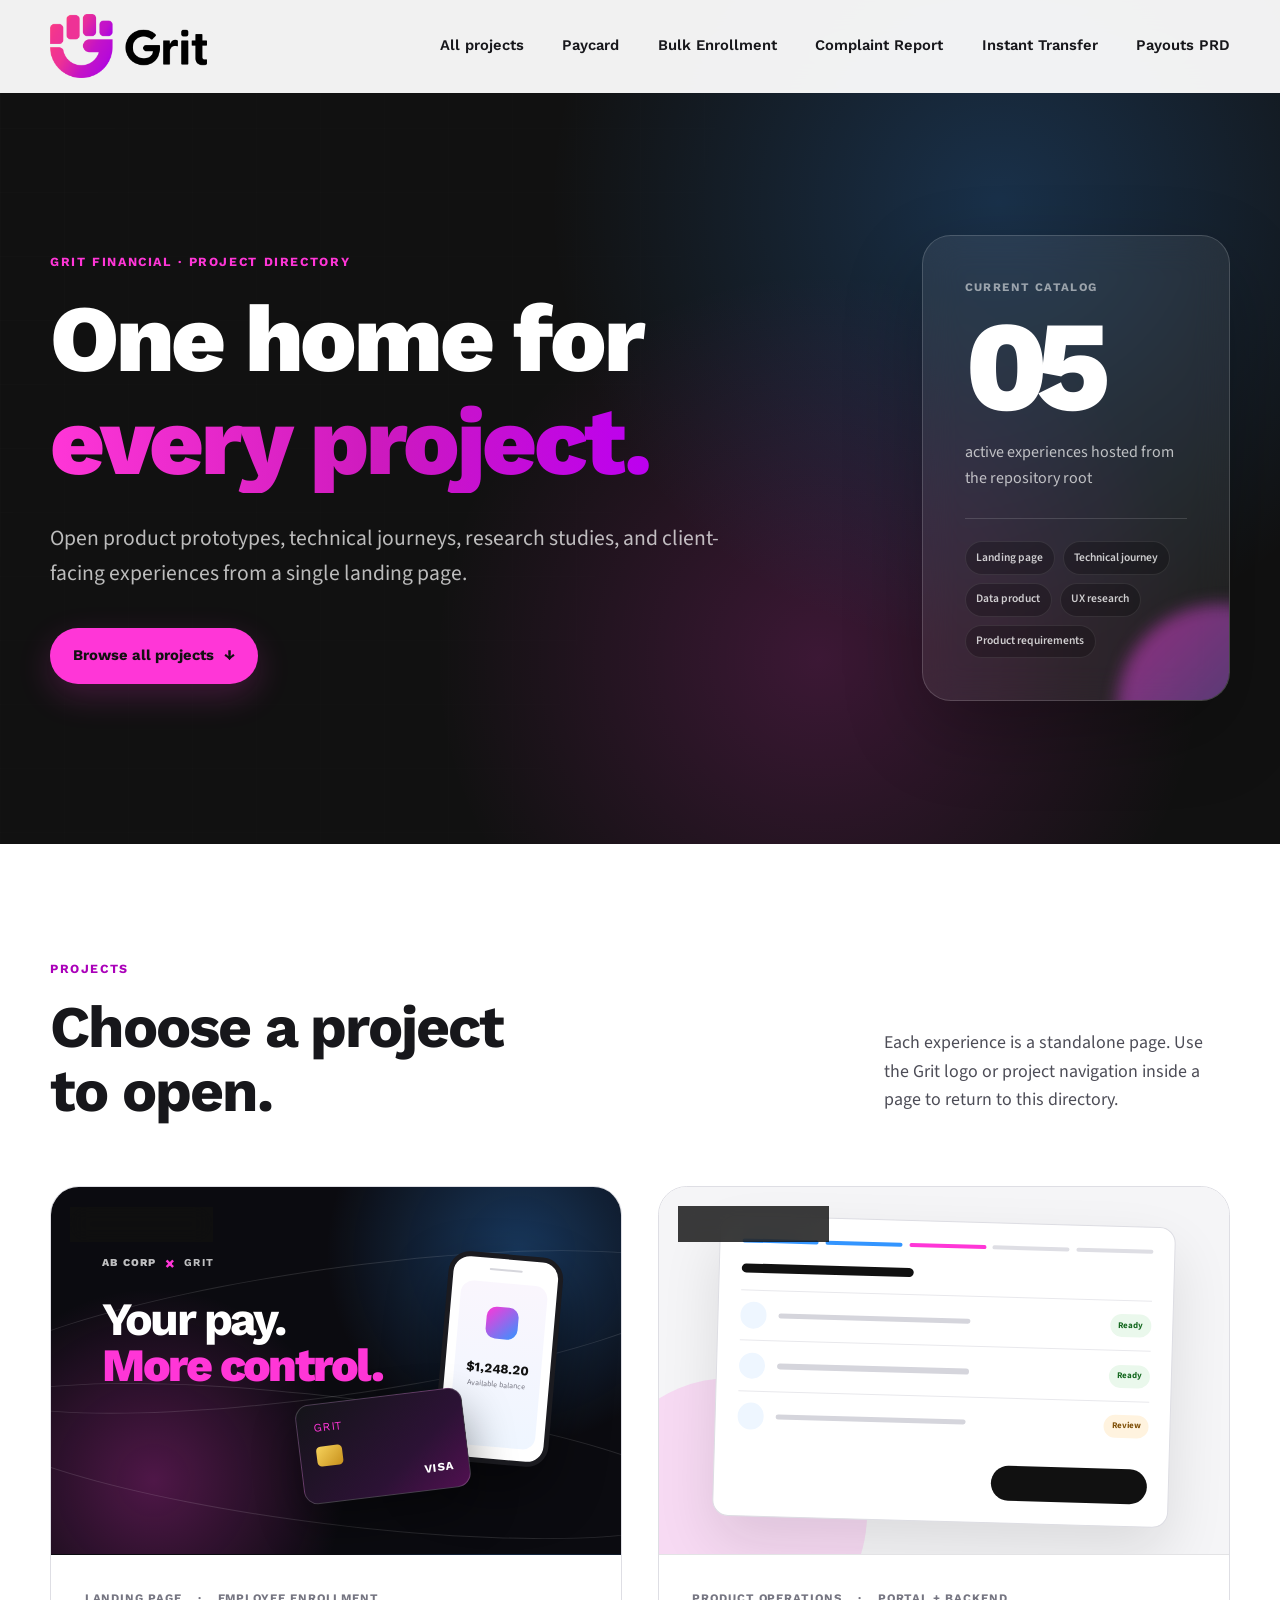
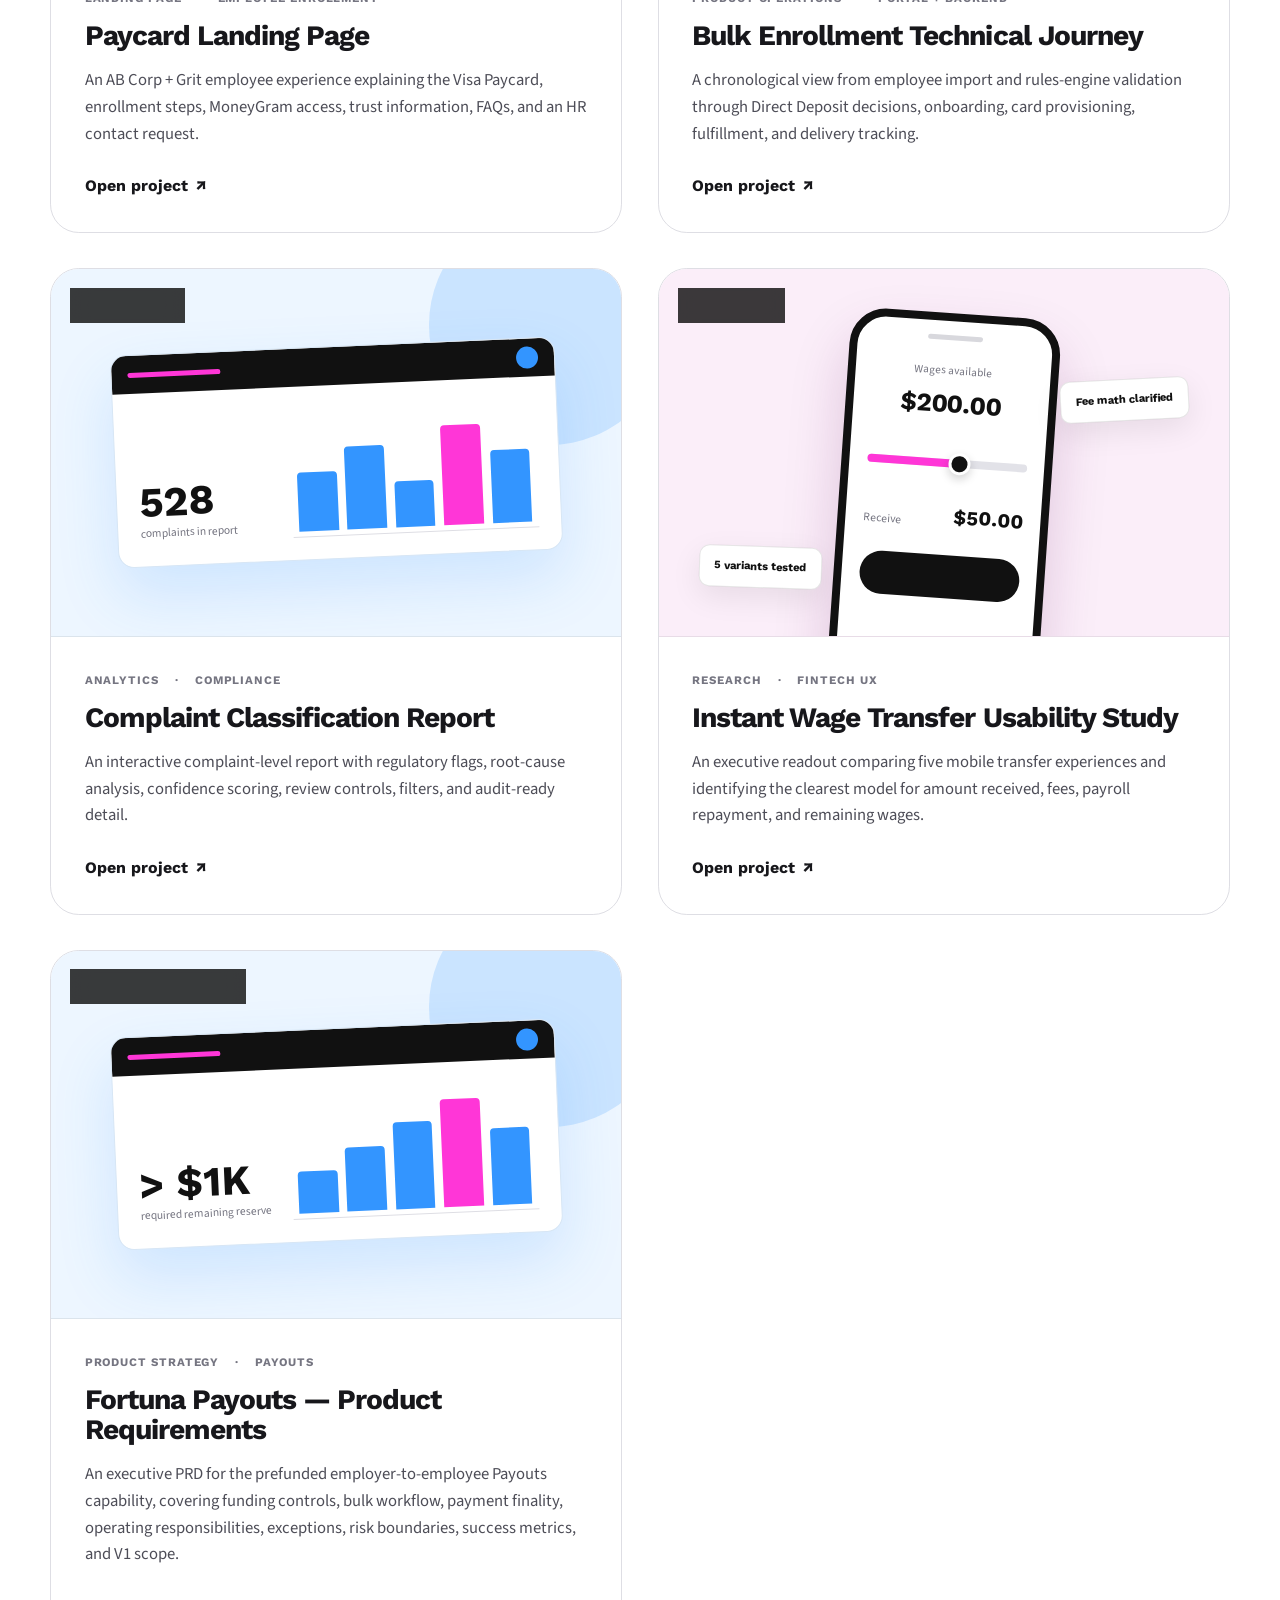
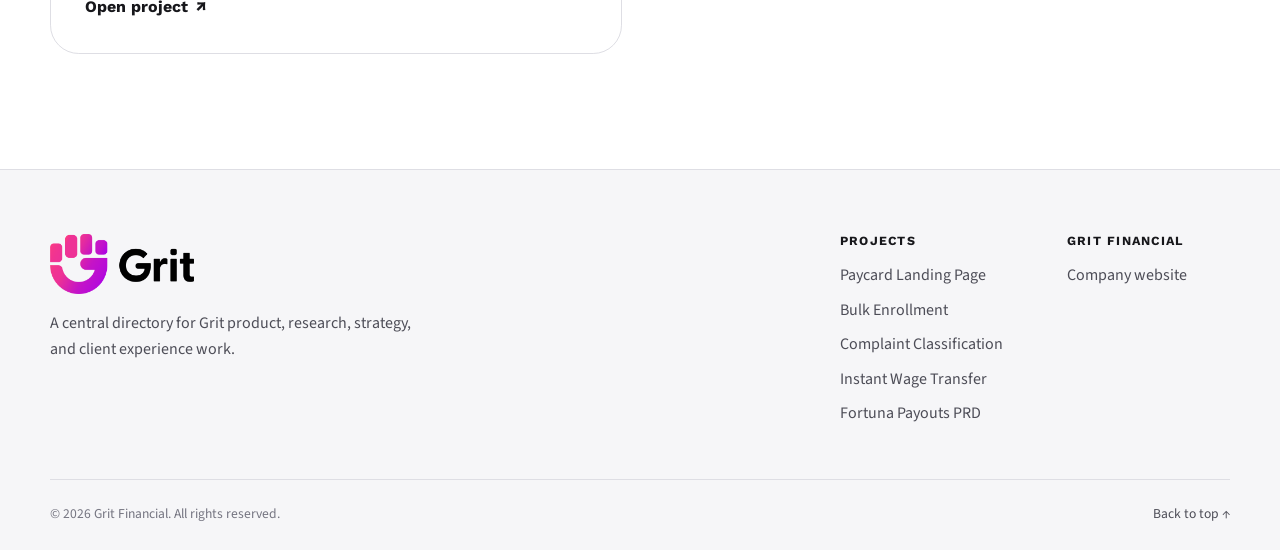
==== commit 1e4769d8: "updated index file" ====
--- a/index.html
+++ b/index.html
@@ -16,7 +16,6 @@
 <body>
   <a class="skip-link" href="#projects">Skip to projects</a>
 
-  <!-- Persistent site navigation. Every project is hosted at the repository root. -->
   <header class="site-header" data-header>
     <div class="container header-inner">
       <a class="brand" href="#top" aria-label="Grit Financial project directory home">
@@ -35,12 +34,12 @@
         <a href="bulk-enrollment.html">Bulk Enrollment</a>
         <a href="complaint-classification.html">Complaint Report</a>
         <a href="instant-wage-transfer.html">Instant Transfer</a>
+        <a href="payouts-prd.html">Payouts PRD</a>
       </nav>
     </div>
   </header>
 
   <main id="main-content">
-    <!-- The index is intentionally a directory rather than a featured-project portfolio. -->
     <section class="directory-hero" id="top" aria-labelledby="directory-title">
       <div class="directory-grid-lines" aria-hidden="true"></div>
       <div class="container directory-hero__inner">
@@ -53,13 +52,14 @@
 
         <aside class="directory-summary" aria-label="Directory summary">
           <span class="directory-summary__label">Current catalog</span>
-          <strong>04</strong>
+          <strong>05</strong>
           <p>active experiences hosted from the repository root</p>
           <div class="directory-summary__types" aria-label="Project types">
             <span>Landing page</span>
             <span>Technical journey</span>
             <span>Data product</span>
             <span>UX research</span>
+            <span>Product requirements</span>
           </div>
         </aside>
       </div>
@@ -76,7 +76,6 @@
         </div>
 
         <div class="project-grid">
-          <!-- Project 01: Paycard landing page -->
           <article class="project-card">
             <div class="project-card__media project-card__media--paycard" aria-hidden="true">
               <span class="media-label">Client experience</span>
@@ -98,7 +97,6 @@
             </div>
           </article>
 
-          <!-- Project 02: Bulk enrollment -->
           <article class="project-card">
             <div class="project-card__media project-card__media--enrollment" aria-hidden="true">
               <span class="media-label">Technical journey</span>
@@ -121,7 +119,6 @@
             </div>
           </article>
 
-          <!-- Project 03: Complaint classification -->
           <article class="project-card">
             <div class="project-card__media project-card__media--classification" aria-hidden="true">
               <span class="media-label">Data product</span>
@@ -143,7 +140,6 @@
             </div>
           </article>
 
-          <!-- Project 04: Instant transfer usability study -->
           <article class="project-card">
             <div class="project-card__media project-card__media--research" aria-hidden="true">
               <span class="media-label">UX research</span>
@@ -164,6 +160,27 @@
               <a class="card-link" href="instant-wage-transfer.html" aria-label="Open Instant Wage Transfer Usability Study">Open project <span aria-hidden="true">↗</span></a>
             </div>
           </article>
+
+          <article class="project-card">
+            <div class="project-card__media project-card__media--classification" aria-hidden="true">
+              <span class="media-label">Product requirements</span>
+              <div class="report-window">
+                <div class="report-window__top"><span></span><span></span></div>
+                <div class="report-window__content">
+                  <div class="report-stat"><strong>&gt; $1K</strong><span>required remaining reserve</span></div>
+                  <div class="report-chart">
+                    <i style="--column:34%"></i><i style="--column:52%"></i><i style="--column:71%"></i><i style="--column:88%"></i><i style="--column:63%"></i>
+                  </div>
+                </div>
+              </div>
+            </div>
+            <div class="project-card__body">
+              <div class="project-card__meta"><span>Product strategy</span><span>Payouts</span></div>
+              <h3>Fortuna Payouts — Product Requirements</h3>
+              <p>An executive PRD for the prefunded employer-to-employee Payouts capability, covering funding controls, bulk workflow, payment finality, operating responsibilities, exceptions, risk boundaries, success metrics, and V1 scope.</p>
+              <a class="card-link" href="payouts-prd.html" aria-label="Open Fortuna Payouts Product Requirements">Open project <span aria-hidden="true">↗</span></a>
+            </div>
+          </article>
         </div>
       </div>
     </section>
@@ -182,6 +199,7 @@
           <a href="bulk-enrollment.html">Bulk Enrollment</a>
           <a href="complaint-classification.html">Complaint Classification</a>
           <a href="instant-wage-transfer.html">Instant Wage Transfer</a>
+          <a href="payouts-prd.html">Fortuna Payouts PRD</a>
         </div>
         <div>
           <h2>Grit Financial</h2>
